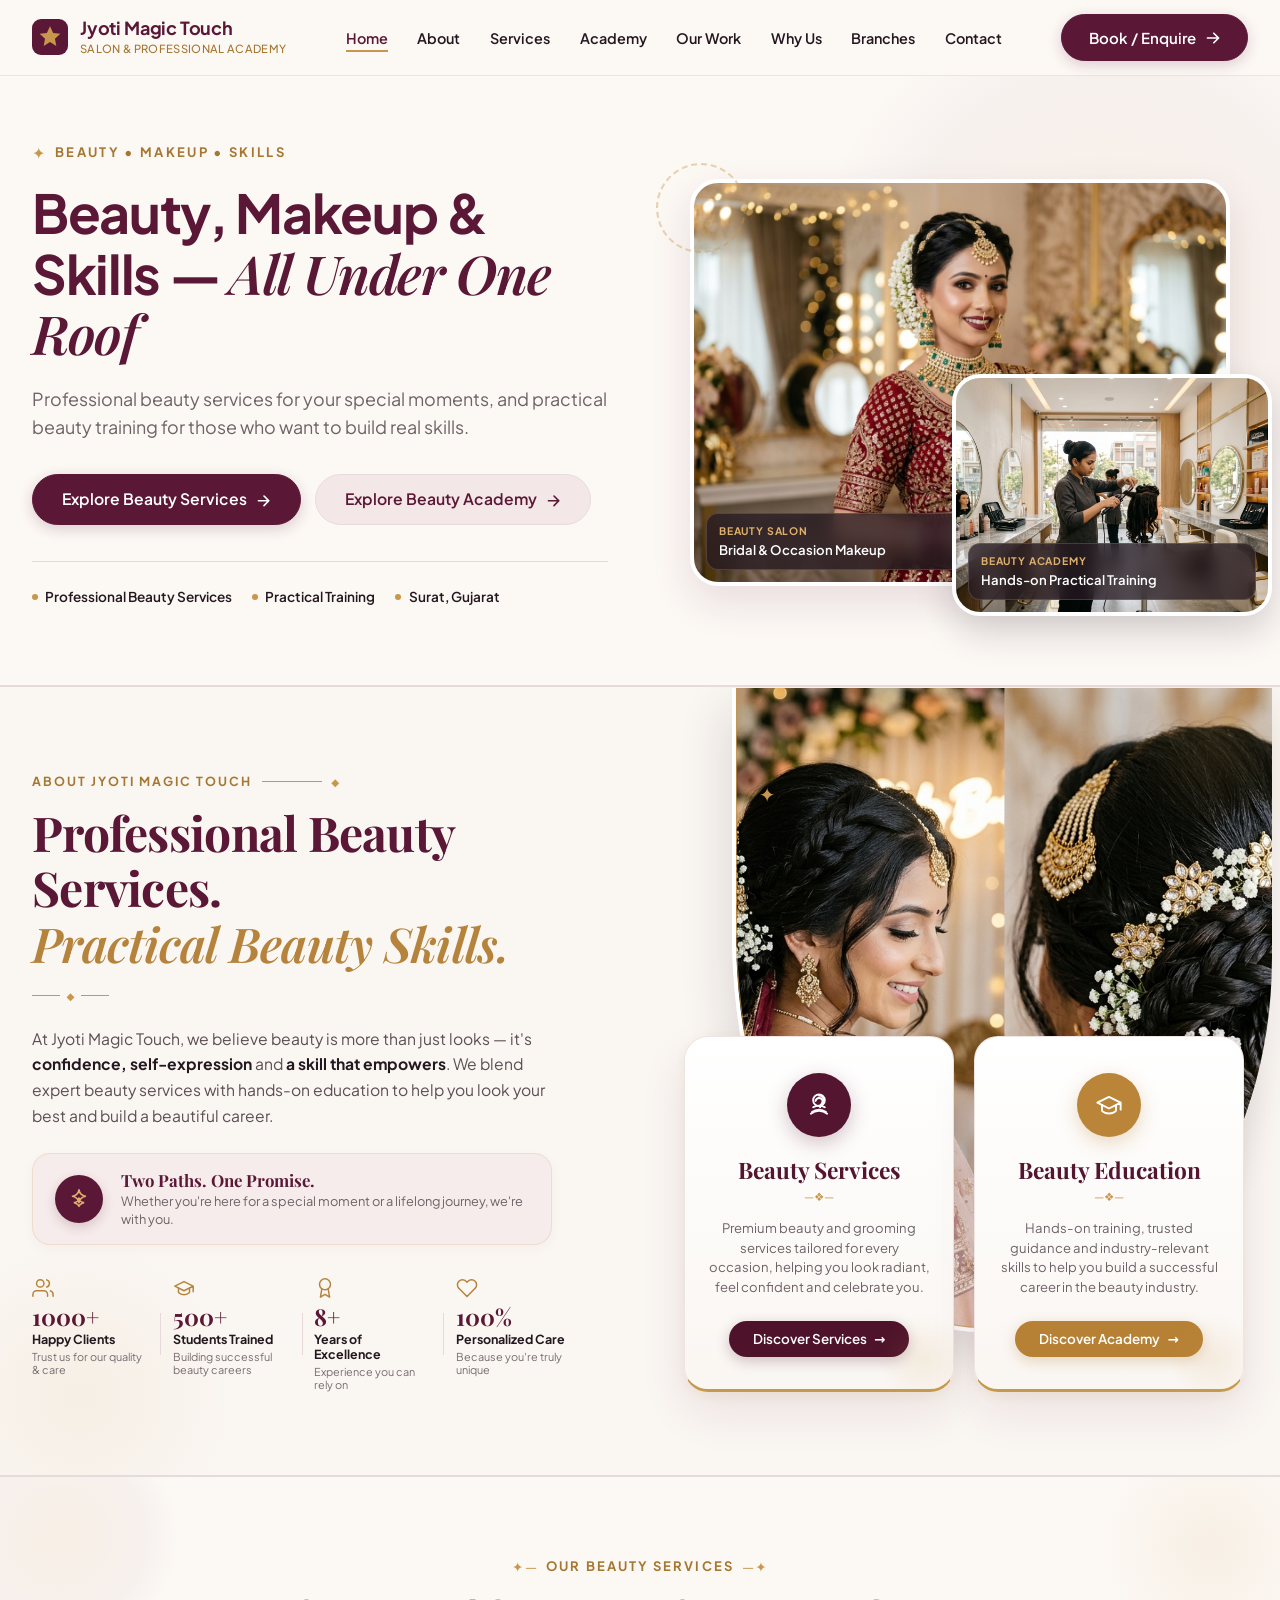
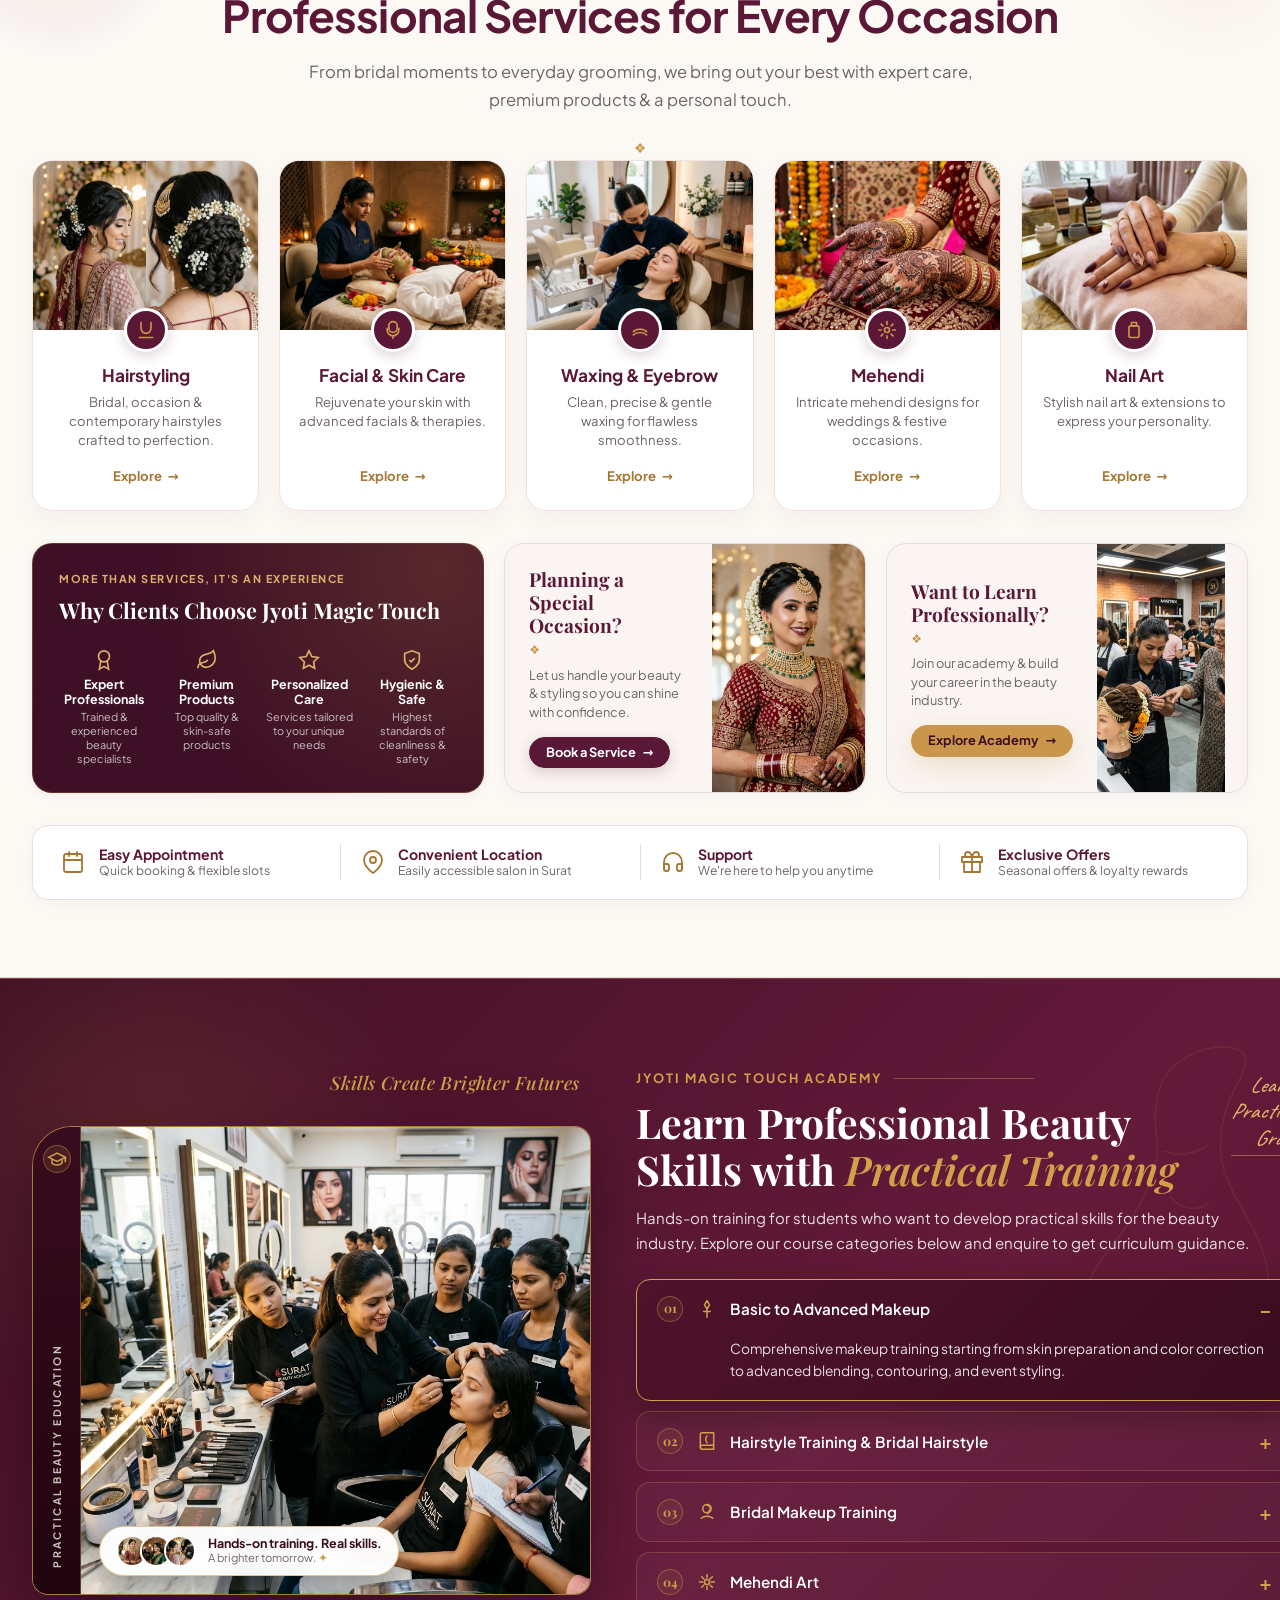
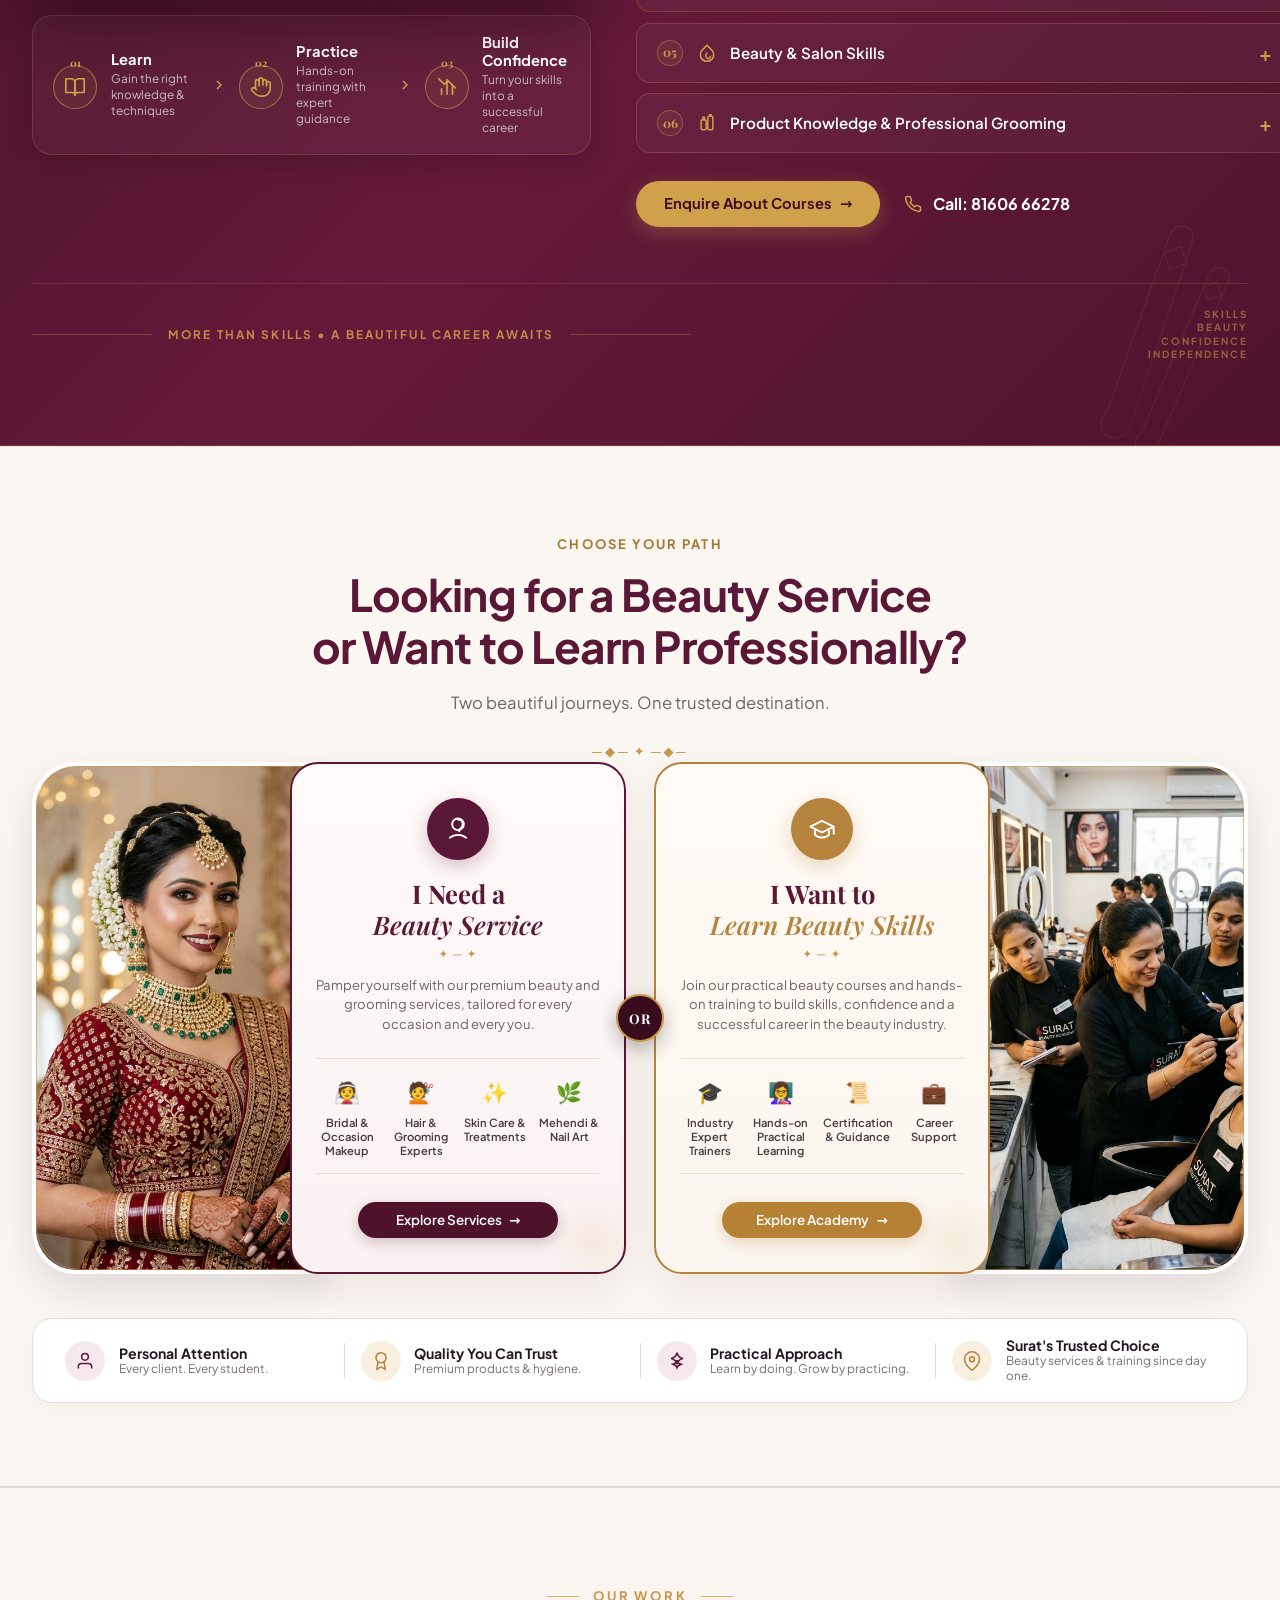
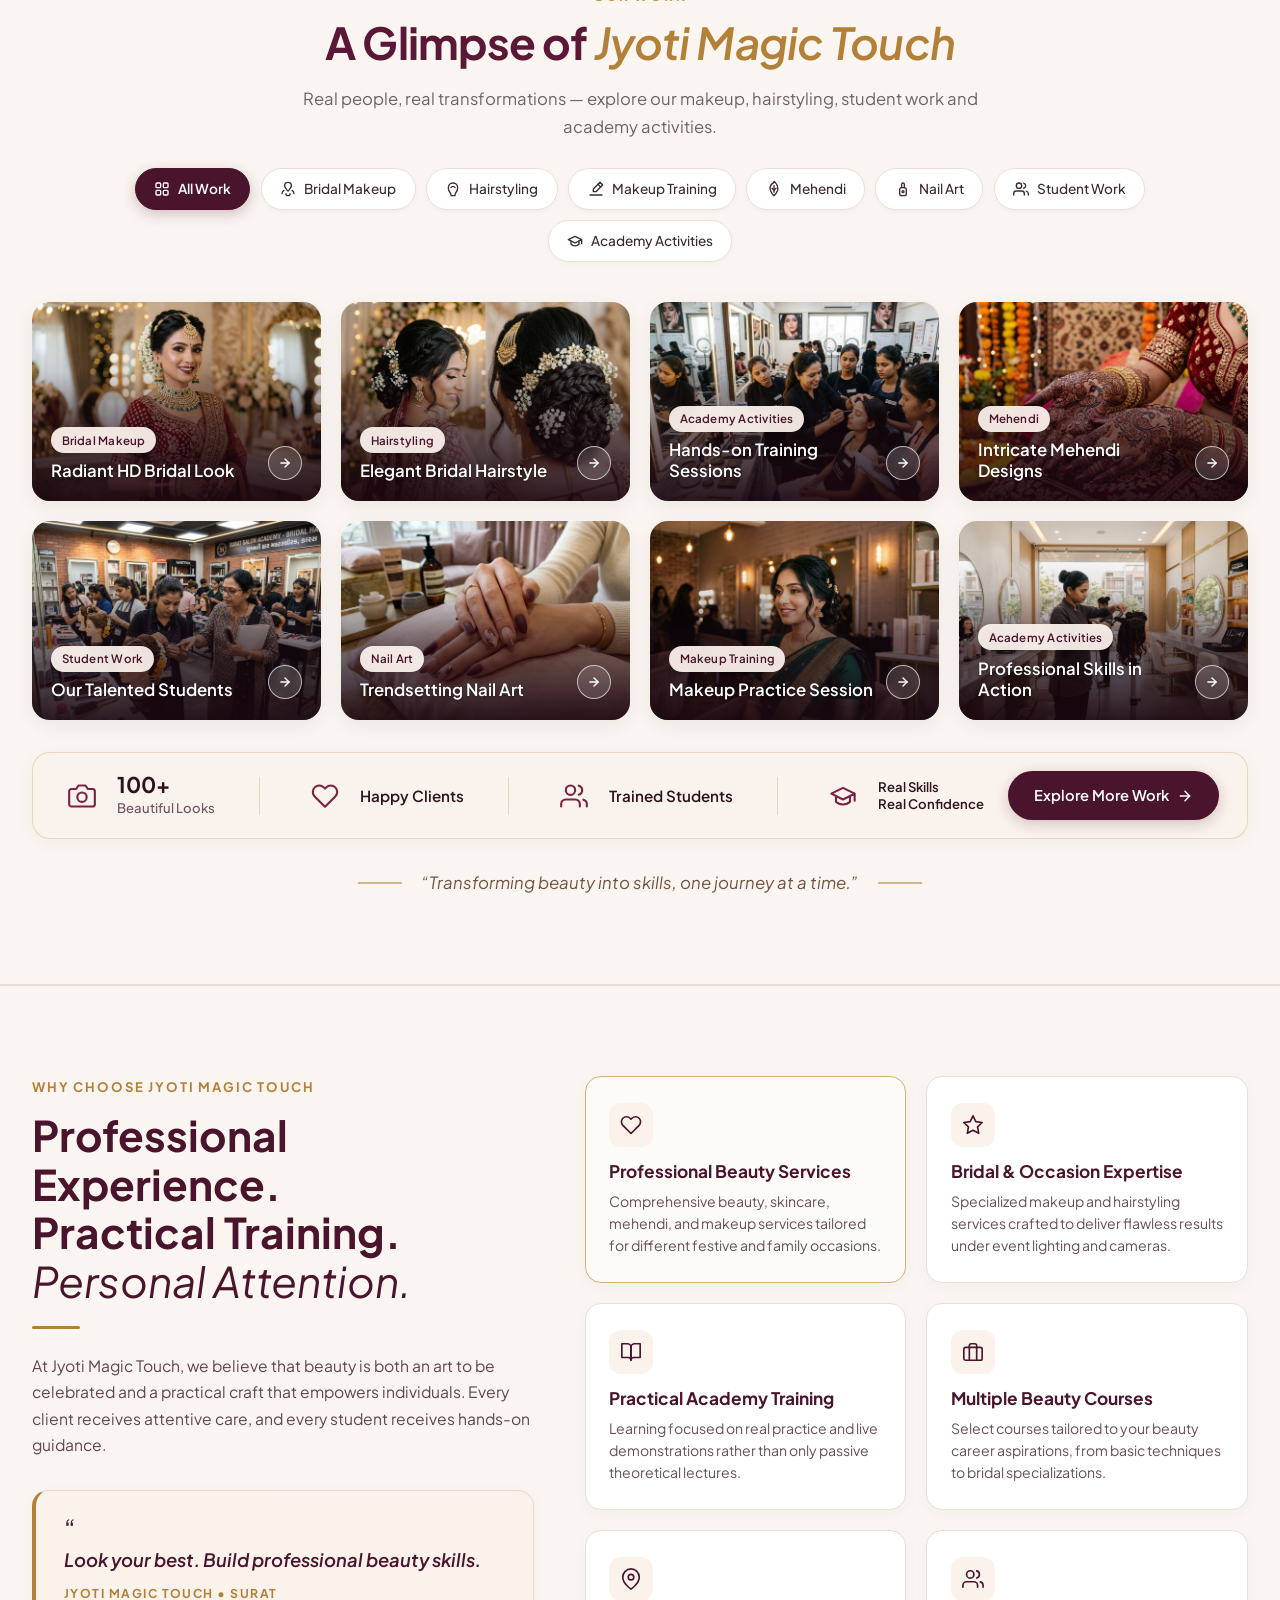
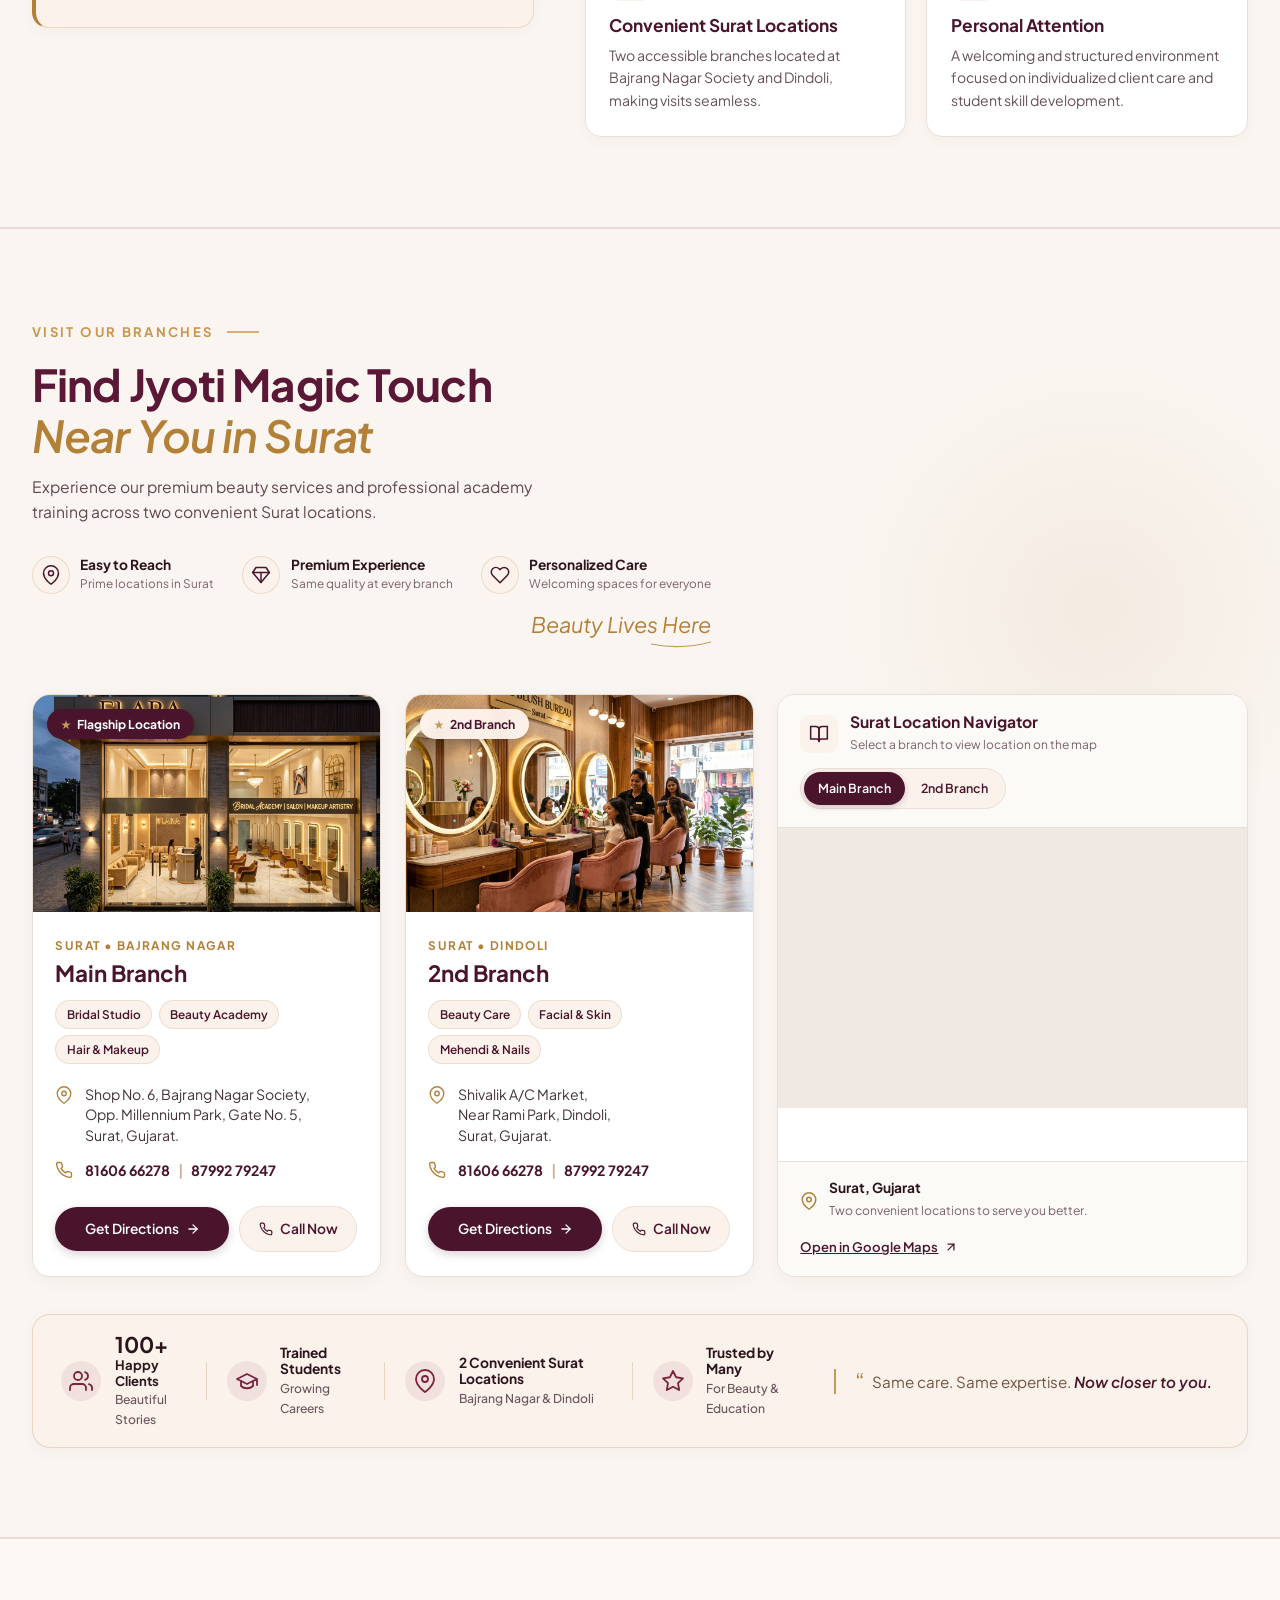
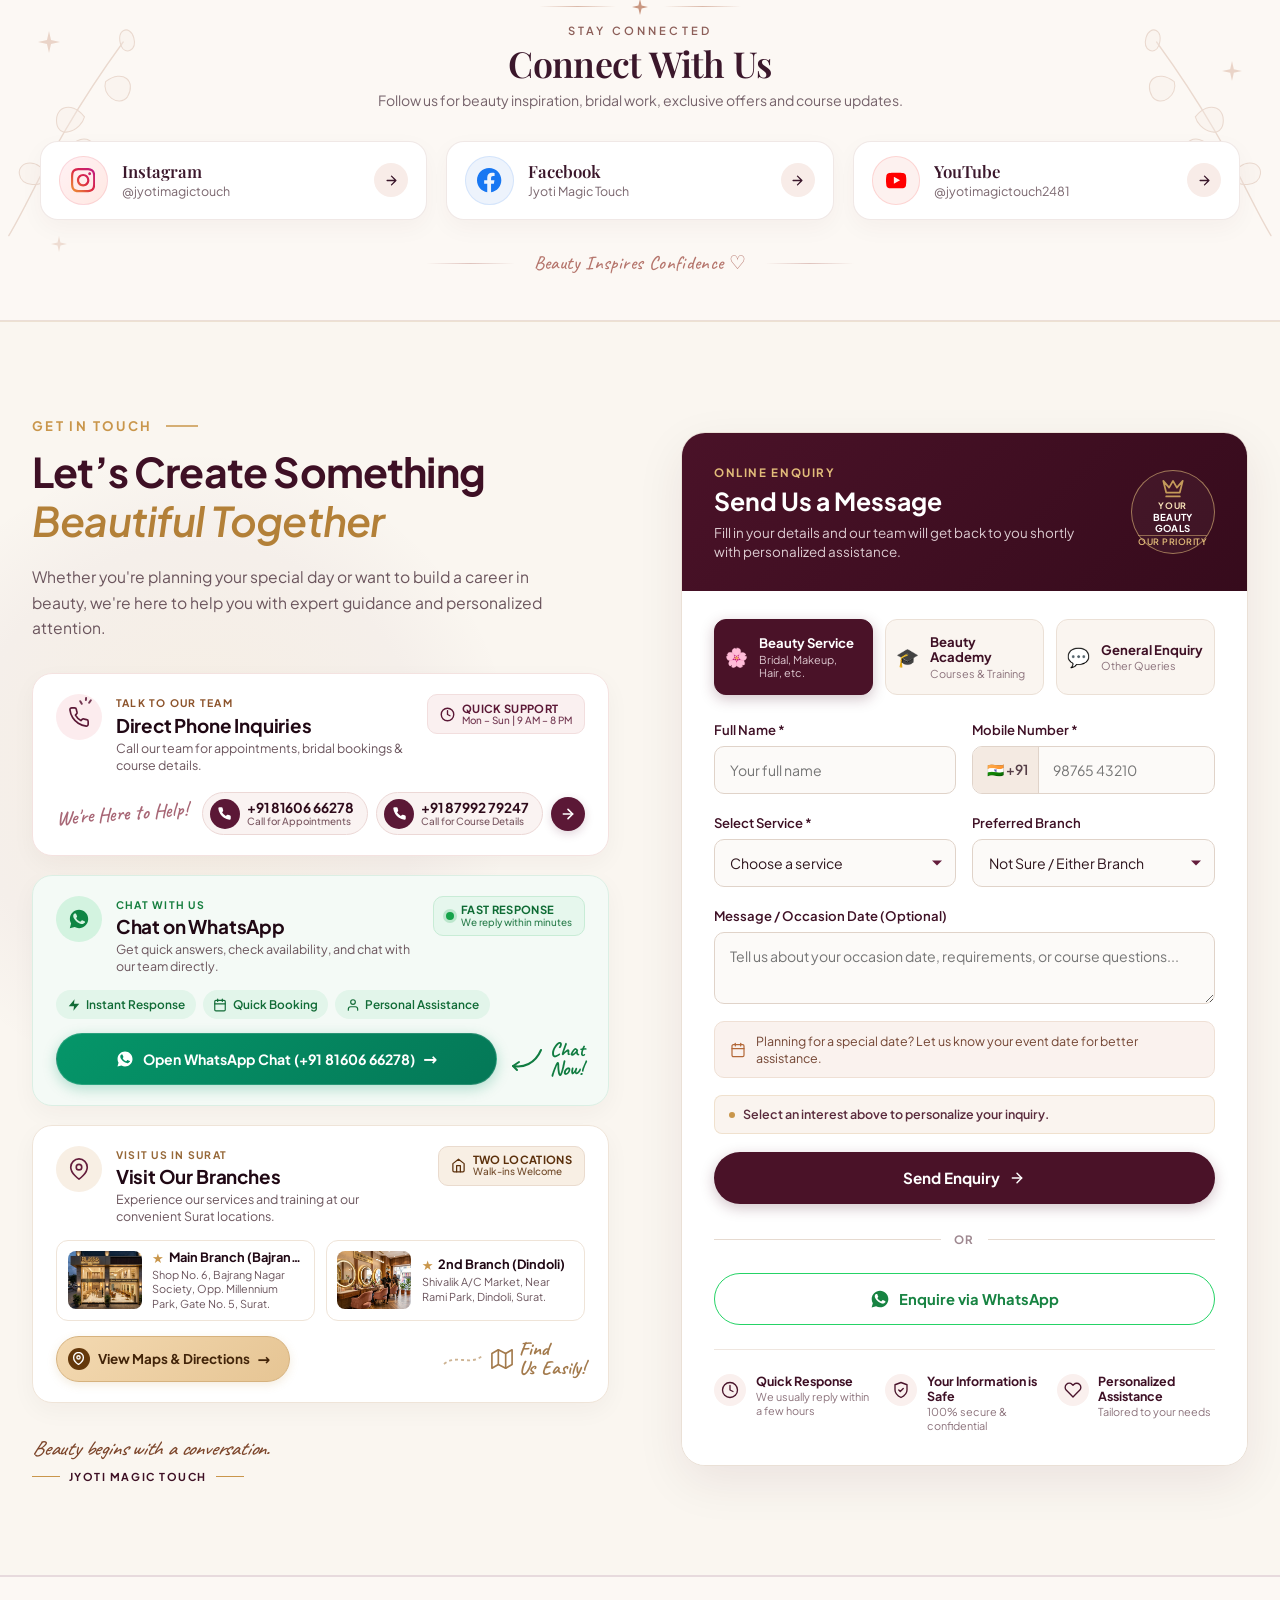
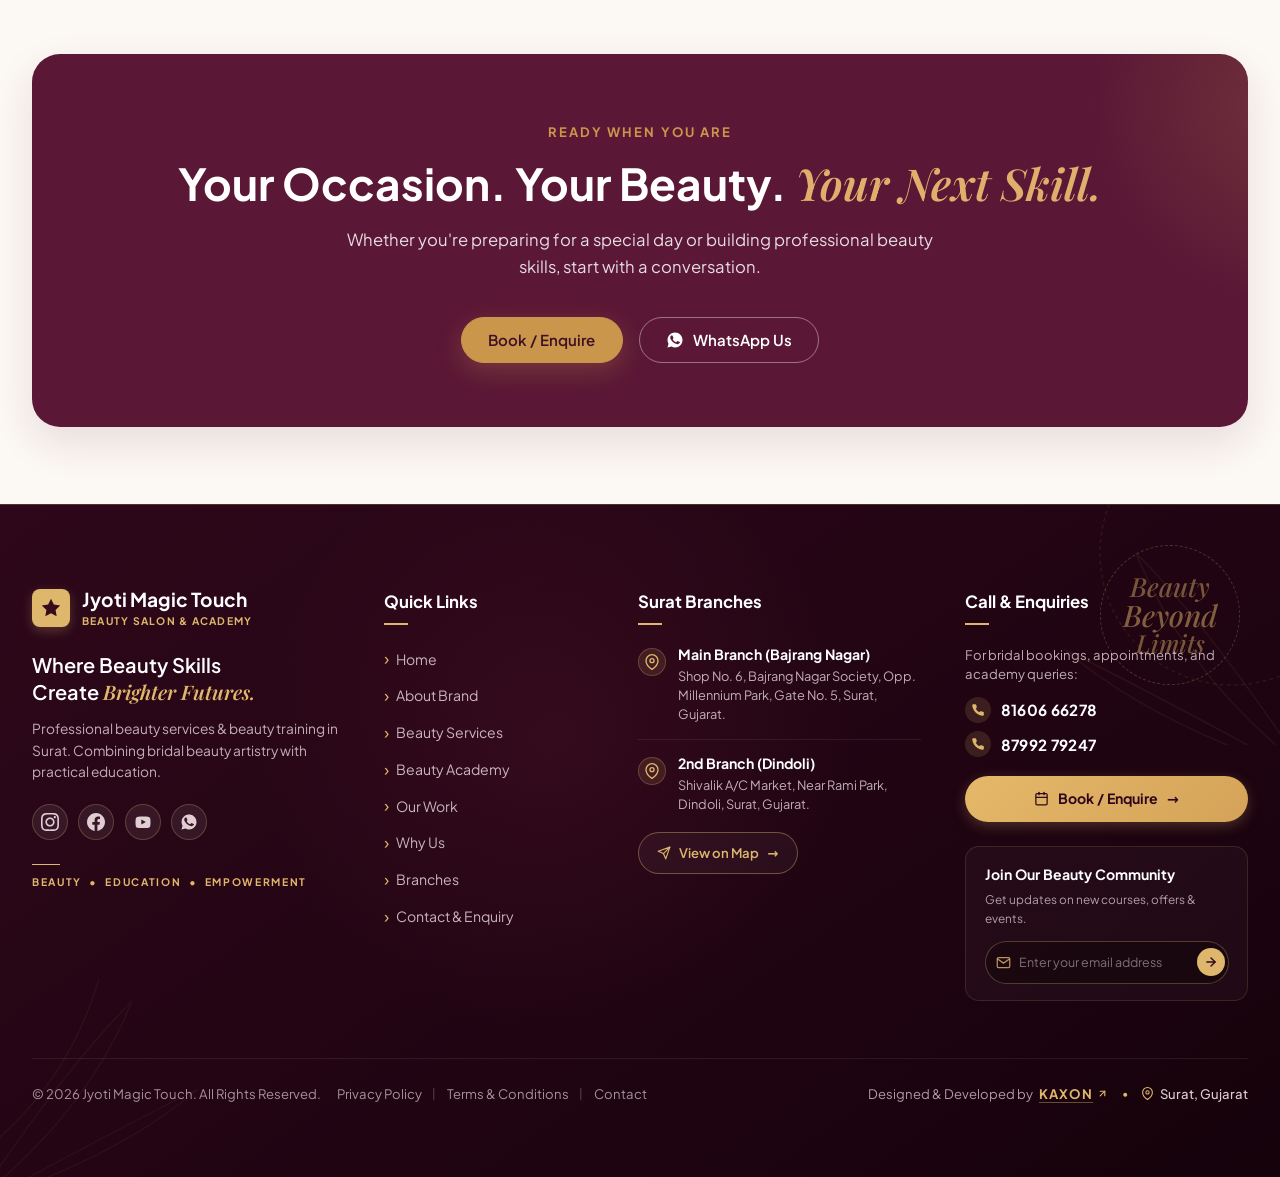
==== index.html @ 6aa13882 "Merge pull request #2 from akashravidevda/main beauty parlour website" ====
<!DOCTYPE html>
<html lang="en">
<head>
  <meta charset="UTF-8">
  <meta name="viewport" content="width=device-width, initial-scale=1.0">
  <title>Jyoti Magic Touch | Beauty Salon &amp; Professional Beauty Academy in Surat</title>
  <meta name="description" content="Jyoti Magic Touch offers professional beauty services and practical beauty training in Surat, including bridal makeup, hairstyling, mehendi, nail art and professional beauty courses.">
  <meta name="keywords" content="Jyoti Magic Touch Surat, Beauty Salon Surat, Bridal Makeup Surat, Makeup Academy Surat, Beauty Academy Surat, Hairstyling Surat, Beauty Training Surat, Mehendi Surat, Nail Art Surat">
  <meta name="author" content="Jyoti Magic Touch">
  <meta name="robots" content="index, follow">

  <!-- Open Graph Meta Tags -->
  <meta property="og:title" content="Jyoti Magic Touch | Beauty Salon &amp; Professional Beauty Academy in Surat">
  <meta property="og:description" content="Professional Beauty Services &amp; Practical Beauty Training in Surat. Bridal makeup, occasion styling, and career-focused beauty academy.">
  <meta property="og:type" content="website">
  <meta property="og:locale" content="en_IN">

  <!-- Favicon SVG -->
  <link rel="icon" type="image/svg+xml" href="data:image/svg+xml,<svg xmlns='http://www.w3.org/2000/svg' viewBox='0 0 100 100'><circle cx='50' cy='50' r='48' fill='%235B1836'/><path d='M50 20 L58 38 L78 40 L62 54 L68 74 L50 62 L32 74 L38 54 L22 40 L42 38 Z' fill='%23C9964B'/></svg>">

  <!-- Local Self-Hosted Fonts -->
  <link rel="stylesheet" href="assets/fonts/fonts.css">

  <link rel="stylesheet" href="style.css">

  <!-- Structured Data JSON-LD -->
  <script type="application/ld+json">
  {
    "@context": "https://schema.org",
    "@graph": [
      {
        "@type": "BeautySalon",
        "@id": "https://jyotimagictouch.com/#salon",
        "name": "Jyoti Magic Touch - Beauty Salon & Academy",
        "image": "assets/images/hero_bridal.jpg",
        "description": "Professional beauty salon and practical beauty training academy based in Surat, Gujarat.",
        "telephone": ["+918160666278", "+918799279247"],
        "priceRange": "$$",
        "sameAs": [
          "https://www.instagram.com/jyotimagictouch?igsi=MW00Zjd3NHR3amlraw==",
          "https://www.facebook.com/p/Jyoti-magic-touch-100071159661059/",
          "https://www.youtube.com/@jyotimagictouch2481"
        ],
        "address": [
          {
            "@type": "PostalAddress",
            "streetAddress": "Shop No. 6, Bajrang Nagar Society, Opp. Millennium Park, Gate No. 5",
            "addressLocality": "Surat",
            "addressRegion": "Gujarat",
            "addressCountry": "IN"
          },
          {
            "@type": "PostalAddress",
            "streetAddress": "Shivalik A/C Market, Near Rami Park, Dindoli",
            "addressLocality": "Surat",
            "addressRegion": "Gujarat",
            "addressCountry": "IN"
          }
        ]
      },
      {
        "@type": "EducationalOrganization",
        "@id": "https://jyotimagictouch.com/#academy",
        "name": "Jyoti Magic Touch Beauty Academy",
        "description": "Hands-on practical beauty training academy offering courses in makeup, hairstyling, mehendi, and salon skills in Surat.",
        "telephone": "+918160666278",
        "sameAs": [
          "https://www.instagram.com/jyotimagictouch?igsi=MW00Zjd3NHR3amlraw==",
          "https://www.facebook.com/p/Jyoti-magic-touch-100071159661059/",
          "https://www.youtube.com/@jyotimagictouch2481"
        ],
        "address": {
          "@type": "PostalAddress",
          "streetAddress": "Shop No. 6, Bajrang Nagar Society, Opp. Millennium Park, Gate No. 5",
          "addressLocality": "Surat",
          "addressRegion": "Gujarat",
          "addressCountry": "IN"
        }
      }
    ]
  }
  </script>
</head>
<body>
  <!-- Header / Navigation -->
  <header class="site-header" id="top-nav">
    <div class="header-inner container">
      <a href="#home" class="brand-logo" aria-label="Jyoti Magic Touch Home">
        <span class="logo-mark" aria-hidden="true">
          <svg viewBox="0 0 40 40" width="36" height="36" fill="none">
            <rect width="40" height="40" rx="10" fill="#5B1836"/>
            <path d="M20 8L23.5 15.5L31.5 16.5L25.5 22L27 30L20 25.5L13 30L14.5 22L8.5 16.5L16.5 15.5L20 8Z" fill="#C9964B"/>
          </svg>
        </span>
        <div class="logo-text">
          <span class="brand-name">Jyoti Magic Touch</span>
          <span class="brand-tagline">Salon &amp; Professional Academy</span>
        </div>
      </a>

      <!-- Desktop Navigation Links -->
      <nav class="desktop-nav" aria-label="Primary Navigation">
        <ul class="nav-links">
          <li><a href="#home" class="nav-link active">Home</a></li>
          <li><a href="#about" class="nav-link">About</a></li>
          <li><a href="#services" class="nav-link">Services</a></li>
          <li><a href="#academy" class="nav-link">Academy</a></li>
          <li><a href="#work" class="nav-link">Our Work</a></li>
          <li><a href="#why-us" class="nav-link">Why Us</a></li>
          <li><a href="#branches" class="nav-link">Branches</a></li>
          <li><a href="#contact" class="nav-link">Contact</a></li>
        </ul>
      </nav>

      <div class="header-actions">
        <button type="button" class="btn btn-primary btn-nav-cta" data-modal-trigger="general">
          <span>Book / Enquire</span>
          <svg class="btn-icon" viewBox="0 0 20 20" width="16" height="16" fill="currentColor" aria-hidden="true">
            <path fill-rule="evenodd" d="M10.293 3.293a1 1 0 011.414 0l6 6a1 1 0 010 1.414l-6 6a1 1 0 01-1.414-1.414L14.586 11H3a1 1 0 110-2h11.586l-4.293-4.293a1 1 0 010-1.414z" clip-rule="evenodd"/>
          </svg>
        </button>

        <!-- Mobile Menu Toggle Button -->
        <button type="button" class="mobile-toggle" id="mobile-menu-toggle" aria-expanded="false" aria-controls="mobile-drawer" aria-label="Toggle mobile menu">
          <span class="hamburger-bar"></span>
          <span class="hamburger-bar"></span>
          <span class="hamburger-bar"></span>
        </button>
      </div>
    </div>

    <!-- Mobile Drawer Overlay -->
    <div class="mobile-drawer" id="mobile-drawer" aria-hidden="true">
      <div class="mobile-drawer-inner">
        <div class="mobile-drawer-header">
          <div class="logo-text">
            <span class="brand-name">Jyoti Magic Touch</span>
            <span class="brand-tagline">Surat, Gujarat</span>
          </div>
          <button type="button" class="mobile-drawer-close" id="mobile-drawer-close" aria-label="Close navigation menu">
            <svg viewBox="0 0 24 24" width="24" height="24" fill="none" stroke="currentColor" stroke-width="2" stroke-linecap="round" stroke-linejoin="round">
              <line x1="18" y1="6" x2="6" y2="18"></line>
              <line x1="6" y1="6" x2="18" y2="18"></line>
            </svg>
          </button>
        </div>

        <nav class="mobile-nav" aria-label="Mobile Navigation">
          <ul class="mobile-nav-links">
            <li><a href="#home" class="mobile-nav-link">Home</a></li>
            <li><a href="#about" class="mobile-nav-link">About Brand</a></li>
            <li><a href="#services" class="mobile-nav-link">Beauty Services</a></li>
            <li><a href="#academy" class="mobile-nav-link">Beauty Academy</a></li>
            <li><a href="#work" class="mobile-nav-link">Our Work</a></li>
            <li><a href="#why-us" class="mobile-nav-link">Why Choose Us</a></li>
            <li><a href="#branches" class="mobile-nav-link">Our Branches</a></li>
            <li><a href="#contact" class="mobile-nav-link">Contact &amp; Enquiry</a></li>
          </ul>
        </nav>

        <div class="mobile-drawer-cta">
          <button type="button" class="btn btn-primary btn-block" data-modal-trigger="general">Enquire Now</button>
          <div class="mobile-quick-contacts">
            <a href="tel:8160666278" class="contact-pill">
              <svg viewBox="0 0 20 20" width="16" height="16" fill="currentColor"><path d="M2 3a1 1 0 011-1h2.153a1 1 0 01.986.836l.74 4.435a1 1 0 01-.54 1.06l-1.548.773a11.037 11.037 0 006.105 6.105l.774-1.548a1 1 0 011.059-.54l4.435.74a1 1 0 01.836.986V17a1 1 0 01-1 1h-2C7.82 18 2 12.18 2 4V3z"/></svg>
              <span>81606 66278</span>
            </a>
            <a href="https://wa.me/918160666278?text=Hello%20Jyoti%20Magic%20Touch%2C%20I%20would%20like%20to%20enquire%20about%20your%20services%20and%20academy." target="_blank" rel="noopener" class="contact-pill whatsapp-pill">
              <svg viewBox="0 0 24 24" width="16" height="16" fill="currentColor"><path d="M12.031 2c-5.508 0-9.984 4.477-9.984 9.984 0 1.761.459 3.477 1.332 4.992l-1.418 5.176 5.305-1.391c1.465.797 3.117 1.215 4.766 1.215 5.508 0 9.984-4.477 9.984-9.984 0-5.508-4.477-9.992-9.984-9.992zm5.797 14.156c-.242.68-1.414 1.309-1.945 1.391-.508.078-1.156.109-3.719-.953-3.086-1.281-5.07-4.414-5.227-4.617-.148-.203-1.234-1.641-1.234-3.133 0-1.492.781-2.227 1.055-2.523.281-.297.609-.375.812-.375.203 0 .406.008.586.016.195.008.453-.078.711.539.266.641.914 2.227.992 2.383.078.156.133.344.023.555-.102.219-.156.352-.312.531-.156.18-.328.398-.469.539-.156.156-.32.328-.141.641.18.312.805 1.328 1.727 2.148 1.188 1.055 2.188 1.383 2.5 1.539.312.156.492.133.68-.078.188-.211.805-.938 1.023-1.258.219-.32.438-.266.734-.156.305.109 1.93.914 2.258 1.078.328.164.547.242.625.375.086.133.086.773-.156 1.453z"/></svg>
              <span>WhatsApp</span>
            </a>
          </div>
        </div>
      </div>
    </div>
  </header>

  <main id="main-content">
    <!-- HERO SECTION -->
    <section class="hero-section" id="home">
      <div class="hero-bg-overlay" aria-hidden="true"></div>
      <div class="container hero-container">
        <!-- Hero Text Column -->
        <div class="hero-content reveal-on-scroll">
          <div class="hero-eyebrow">
            <span class="gold-spark" aria-hidden="true">✦</span>
            <span>BEAUTY • MAKEUP • SKILLS</span>
          </div>

          <h1 class="hero-title">
            Beauty, Makeup &amp; Skills — <span class="text-accent-serif">All Under One Roof</span>
          </h1>

          <p class="hero-description">
            Professional beauty services for your special moments, and practical beauty training for those who want to build real skills.
          </p>

          <!-- Dual Call to Action Buttons -->
          <div class="hero-dual-cta">
            <a href="#services" class="btn btn-primary hero-btn">
              <span>Explore Beauty Services</span>
              <svg viewBox="0 0 20 20" width="16" height="16" fill="currentColor" aria-hidden="true">
                <path fill-rule="evenodd" d="M16.707 10.293a1 1 0 010 1.414l-6 6a1 1 0 01-1.414-1.414L13.586 12H3a1 1 0 110-2h10.586l-4.293-4.293a1 1 0 011.414-1.414l6 6z" clip-rule="evenodd"/>
              </svg>
            </a>
            <a href="#academy" class="btn btn-secondary hero-btn">
              <span>Explore Beauty Academy</span>
              <svg viewBox="0 0 20 20" width="16" height="16" fill="currentColor" aria-hidden="true">
                <path fill-rule="evenodd" d="M16.707 10.293a1 1 0 010 1.414l-6 6a1 1 0 01-1.414-1.414L13.586 12H3a1 1 0 110-2h10.586l-4.293-4.293a1 1 0 011.414-1.414l6 6z" clip-rule="evenodd"/>
              </svg>
            </a>
          </div>

          <!-- Micro-trust indicators -->
          <div class="hero-trust-row" aria-label="Key highlights">
            <div class="trust-item">
              <span class="trust-bullet"></span>
              <span>Professional Beauty Services</span>
            </div>
            <div class="trust-item">
              <span class="trust-bullet"></span>
              <span>Practical Training</span>
            </div>
            <div class="trust-item">
              <span class="trust-bullet"></span>
              <span>Surat, Gujarat</span>
            </div>
          </div>
        </div>

        <!-- Hero Media Column: Editorial Collage -->
        <div class="hero-media-wrapper reveal-on-scroll">
          <div class="hero-media-card hero-media-primary">
            <img src="assets/images/hero_bridal.jpg" alt="Indian bridal HD makeup by Jyoti Magic Touch in Surat" width="600" height="450" class="hero-img-main" fetchpriority="high">
            <div class="media-badge media-badge-service">
              <span class="badge-tag">Beauty Salon</span>
              <span class="badge-title">Bridal &amp; Occasion Makeup</span>
            </div>
          </div>

          <div class="hero-media-card hero-media-floating">
            <img src="assets/images/hero_academy.jpg" alt="Beauty academy practical training studio in Surat" width="360" height="270" class="hero-img-floating" loading="lazy">
            <div class="media-badge media-badge-academy">
              <span class="badge-tag">Beauty Academy</span>
              <span class="badge-title">Hands-on Practical Training</span>
            </div>
          </div>

          <div class="hero-decorative-gold-ring" aria-hidden="true"></div>
        </div>
      </div>
    </section>

    <!-- INTRO / ABOUT SECTION (Pixel-Perfect Reference Implementation) -->
    <section class="section about-section" id="about">
      <div class="about-mandala-bl" aria-hidden="true"></div>
      <div class="about-mandala-tr" aria-hidden="true"></div>
      
      <div class="container">
        <!-- Main Layout with Left Story/Metrics & Right Curved Arch with 2 Cards -->
        <div class="about-layout-grid">
          <!-- Left Column: Story, "Two Paths" Banner & 4 Integrated Metrics -->
          <div class="about-left-col reveal-on-scroll">
            <div class="about-eyebrow-line">
              <span class="section-label">ABOUT JYOTI MAGIC TOUCH</span>
              <span class="eyebrow-trail-line"></span>
              <span class="eyebrow-diamond">◆</span>
            </div>

            <h2 class="about-title">
              Professional Beauty Services.<br>
              <span class="about-title-gold-italic">Practical Beauty Skills.</span>
            </h2>

            <div class="gold-mini-divider" aria-hidden="true">
              <span class="mini-line"></span>
              <span class="mini-diamond">◆</span>
              <span class="mini-line"></span>
            </div>

            <p class="about-lead-desc">
              At Jyoti Magic Touch, we believe beauty is more than just looks — it's <strong>confidence, self-expression</strong> and <strong>a skill that empowers</strong>. We blend expert beauty services with hands-on education to help you look your best and build a beautiful career.
            </p>

            <!-- Two Paths. One Promise. Pill Card -->
            <div class="about-two-paths-card">
              <div class="paths-icon-badge">
                <svg viewBox="0 0 24 24" width="22" height="22" fill="none" stroke="currentColor" stroke-width="1.8" stroke-linecap="round" stroke-linejoin="round">
                  <path d="M12 2C11.5 5 9 8 5 9c4 1 6.5 4 7 7 .5-3 3-6 7-7-4-1-6.5-4-7-7zM7 16c2 1 4 1 5 4 1-3 3-3 5-4-2.5-.5-4.5-2.5-5-5-.5 2.5-2.5 4.5-5 5z"/>
                </svg>
              </div>
              <div class="paths-text-group">
                <h3 class="paths-title">Two Paths. One Promise.</h3>
                <p class="paths-subtext">Whether you're here for a special moment or a lifelong journey, we're with you.</p>
              </div>
            </div>

            <!-- Integrated 4 Metric Stats Strip -->
            <div class="about-metrics-row">
              <!-- Stat 1 -->
              <div class="about-stat-item">
                <div class="about-stat-icon">
                  <svg viewBox="0 0 24 24" width="22" height="22" fill="none" stroke="currentColor" stroke-width="1.6" stroke-linecap="round" stroke-linejoin="round">
                    <path d="M17 21v-2a4 4 0 0 0-4-4H5a4 4 0 0 0-4 4v2"></path>
                    <circle cx="9" cy="7" r="4"></circle>
                    <path d="M23 21v-2a4 4 0 0 0-3-3.87"></path>
                    <path d="M16 3.13a4 4 0 0 1 0 7.75"></path>
                  </svg>
                </div>
                <div class="about-stat-number">1000+</div>
                <h4 class="about-stat-label">Happy Clients</h4>
                <p class="about-stat-sub">Trust us for our quality &amp; care</p>
              </div>

              <div class="stat-vert-divider" aria-hidden="true"></div>

              <!-- Stat 2 -->
              <div class="about-stat-item">
                <div class="about-stat-icon">
                  <svg viewBox="0 0 24 24" width="22" height="22" fill="none" stroke="currentColor" stroke-width="1.6" stroke-linecap="round" stroke-linejoin="round">
                    <path d="M22 10v6M2 10l10-5 10 5-10 5z"></path>
                    <path d="M6 12v5c3 3 9 3 12 0v-5"></path>
                  </svg>
                </div>
                <div class="about-stat-number">500+</div>
                <h4 class="about-stat-label">Students Trained</h4>
                <p class="about-stat-sub">Building successful beauty careers</p>
              </div>

              <div class="stat-vert-divider" aria-hidden="true"></div>

              <!-- Stat 3 -->
              <div class="about-stat-item">
                <div class="about-stat-icon">
                  <svg viewBox="0 0 24 24" width="22" height="22" fill="none" stroke="currentColor" stroke-width="1.6" stroke-linecap="round" stroke-linejoin="round">
                    <circle cx="12" cy="8" r="6"></circle>
                    <path d="M15.477 12.89L17 22l-5-3-5 3 1.523-9.11"></path>
                  </svg>
                </div>
                <div class="about-stat-number">8+</div>
                <h4 class="about-stat-label">Years of Excellence</h4>
                <p class="about-stat-sub">Experience you can rely on</p>
              </div>

              <div class="stat-vert-divider" aria-hidden="true"></div>

              <!-- Stat 4 -->
              <div class="about-stat-item">
                <div class="about-stat-icon">
                  <svg viewBox="0 0 24 24" width="22" height="22" fill="none" stroke="currentColor" stroke-width="1.6" stroke-linecap="round" stroke-linejoin="round">
                    <path d="M20.84 4.61a5.5 5.5 0 0 0-7.78 0L12 5.67l-1.06-1.06a5.5 5.5 0 0 0-7.78 7.78l1.06 1.06L12 21.23l7.78-7.78 1.06-1.06a5.5 5.5 0 0 0 0-7.78z"></path>
                  </svg>
                </div>
                <div class="about-stat-number">100%</div>
                <h4 class="about-stat-label">Personalized Care</h4>
                <p class="about-stat-sub">Because you're truly unique</p>
              </div>
            </div>
          </div>

          <!-- Right Column: Organic Curved Arch Artwork with Overlapping Dual Cards -->
          <div class="about-right-col reveal-on-scroll">
            <div class="about-arch-stage">
              <!-- Curved Background with Gold Accent Border -->
              <div class="about-arch-frame">
                <img src="assets/images/service_hairstyling.jpg" alt="Bridal Hairstyling Work by Jyoti Magic Touch" width="600" height="520" loading="lazy" class="about-arch-photo">
                <div class="arch-gold-trim" aria-hidden="true">
                  <span class="arch-sparkle">✦</span>
                </div>
                <div class="arch-mandala-overlay" aria-hidden="true"></div>
              </div>

              <!-- Overlapping Dual Tall Feature Cards -->
              <div class="about-cards-row">
                <!-- Card 1: Beauty Services -->
                <article class="about-pillar-box">
                  <div class="pillar-icon-badge bg-plum">
                    <svg viewBox="0 0 24 24" width="28" height="28" fill="none" stroke="currentColor" stroke-width="1.6" stroke-linecap="round" stroke-linejoin="round">
                      <path d="M12 4a4 4 0 0 1 4 4c0 2-1.5 3.5-3 4.5v1.5"></path>
                      <path d="M9 8.5c.5-1.5 1.8-2.5 3-2.5 1.7 0 3 1.3 3 3 0 1.5-1 2.5-2 3.5v1"></path>
                      <path d="M7 14c1.5-1 3-1.5 5-1.5s3.5.5 5 1.5"></path>
                      <path d="M6 18c2-1.5 4-2 6-2s4 .5 6 2"></path>
                      <circle cx="12" cy="8" r="5"></circle>
                      <path d="M5 19.5c1.8-1.5 4.2-2.5 7-2.5s5.2 1 7 2.5"></path>
                    </svg>
                  </div>
                  <h3 class="pillar-box-title">Beauty Services</h3>
                  <div class="pillar-box-divider" aria-hidden="true">—❖—</div>
                  <p class="pillar-box-desc">
                    Premium beauty and grooming services tailored for every occasion, helping you look radiant, feel confident and celebrate you.
                  </p>
                  <button type="button" class="btn btn-plum-pill" data-modal-trigger="Beauty Service">
                    <span>Discover Services</span>
                    <span class="btn-arrow">→</span>
                  </button>
                  <div class="card-floral-engraving" aria-hidden="true"></div>
                </article>

                <!-- Card 2: Beauty Education -->
                <article class="about-pillar-box">
                  <div class="pillar-icon-badge bg-gold">
                    <svg viewBox="0 0 24 24" width="28" height="28" fill="none" stroke="currentColor" stroke-width="1.6" stroke-linecap="round" stroke-linejoin="round">
                      <path d="M22 10v6M2 10l10-5 10 5-10 5z"></path>
                      <path d="M6 12v5c3 3 9 3 12 0v-5"></path>
                    </svg>
                  </div>
                  <h3 class="pillar-box-title">Beauty Education</h3>
                  <div class="pillar-box-divider" aria-hidden="true">—❖—</div>
                  <p class="pillar-box-desc">
                    Hands-on training, trusted guidance and industry-relevant skills to help you build a successful career in the beauty industry.
                  </p>
                  <a href="#academy" class="btn btn-gold-pill">
                    <span>Discover Academy</span>
                    <span class="btn-arrow">→</span>
                  </a>
                  <div class="card-floral-engraving" aria-hidden="true"></div>
                </article>
              </div>
            </div>
          </div>
        </div>
      </div>
    </section>

    <!-- SERVICES SECTION (Pixel-Perfect Reference Implementation) -->
    <section class="section services-section" id="services">
      <div class="services-mandala-tl" aria-hidden="true"></div>
      <div class="services-mandala-tr" aria-hidden="true"></div>
      
      <div class="container">
        <!-- Section Header with Ornamental Accents -->
        <div class="section-header text-center reveal-on-scroll">
          <div class="section-eyebrow-ornament">
            <span class="ornament-arrow">✦—</span>
            <span class="section-label">OUR BEAUTY SERVICES</span>
            <span class="ornament-arrow">—✦</span>
          </div>
          <h2 class="section-title">Professional Services for Every Occasion</h2>
          <p class="section-subtitle">
            From bridal moments to everyday grooming, we bring out your best with expert care, premium products &amp; a personal touch.
          </p>
          <div class="gold-mini-ornament center" aria-hidden="true">
            <span>❖</span>
          </div>
        </div>

        <!-- Row 1: 5 Dedicated Vertical Service Cards -->
        <div class="services-five-grid reveal-on-scroll">
          <!-- 1. Hairstyling -->
          <article class="service-vcard">
            <div class="service-vcard-media">
              <img src="assets/images/service_hairstyling.jpg" alt="Hairstyling by Jyoti Magic Touch" width="300" height="225" loading="lazy" class="service-vcard-img">
            </div>
            <div class="service-vcard-icon-wrap">
              <svg viewBox="0 0 24 24" width="20" height="20" fill="none" stroke="currentColor" stroke-width="2" stroke-linecap="round" stroke-linejoin="round">
                <path d="M6 3v7a6 6 0 0 0 6 6 6 6 0 0 0 6-6V3"></path>
                <line x1="4" y1="21" x2="20" y2="21"></line>
              </svg>
            </div>
            <div class="service-vcard-body">
              <h3 class="service-vcard-title">Hairstyling</h3>
              <p class="service-vcard-desc">
                Bridal, occasion &amp; contemporary hairstyles crafted to perfection.
              </p>
              <button type="button" class="service-vcard-link" data-modal-trigger="Hairstyling">
                <span>Explore</span>
                <span class="arrow-symbol">→</span>
              </button>
            </div>
          </article>

          <!-- 2. Facial & Skin Care -->
          <article class="service-vcard">
            <div class="service-vcard-media">
              <img src="assets/images/service_skincare.jpg" alt="Facial & Skin Care Treatments" width="300" height="225" loading="lazy" class="service-vcard-img">
            </div>
            <div class="service-vcard-icon-wrap">
              <svg viewBox="0 0 24 24" width="20" height="20" fill="none" stroke="currentColor" stroke-width="2" stroke-linecap="round" stroke-linejoin="round">
                <path d="M12 2a5 5 0 0 0-5 5v3a5 5 0 0 0 10 0V7a5 5 0 0 0-5-5z"></path>
                <path d="M19 10v2a7 7 0 0 1-14 0v-2"></path>
                <line x1="12" y1="19" x2="12" y2="22"></line>
              </svg>
            </div>
            <div class="service-vcard-body">
              <h3 class="service-vcard-title">Facial &amp; Skin Care</h3>
              <p class="service-vcard-desc">
                Rejuvenate your skin with advanced facials &amp; therapies.
              </p>
              <button type="button" class="service-vcard-link" data-modal-trigger="Facial & Skin Care">
                <span>Explore</span>
                <span class="arrow-symbol">→</span>
              </button>
            </div>
          </article>

          <!-- 3. Waxing & Eyebrow -->
          <article class="service-vcard">
            <div class="service-vcard-media">
              <img src="assets/images/service_grooming.jpg" alt="Waxing & Eyebrow Grooming" width="300" height="225" loading="lazy" class="service-vcard-img">
            </div>
            <div class="service-vcard-icon-wrap">
              <svg viewBox="0 0 24 24" width="20" height="20" fill="none" stroke="currentColor" stroke-width="2" stroke-linecap="round" stroke-linejoin="round">
                <path d="M4 14c4-4 12-4 16 0"></path>
                <path d="M4 18c4-4 12-4 16 0"></path>
              </svg>
            </div>
            <div class="service-vcard-body">
              <h3 class="service-vcard-title">Waxing &amp; Eyebrow</h3>
              <p class="service-vcard-desc">
                Clean, precise &amp; gentle waxing for flawless smoothness.
              </p>
              <button type="button" class="service-vcard-link" data-modal-trigger="Waxing & Eyebrow">
                <span>Explore</span>
                <span class="arrow-symbol">→</span>
              </button>
            </div>
          </article>

          <!-- 4. Mehendi -->
          <article class="service-vcard">
            <div class="service-vcard-media">
              <img src="assets/images/service_mehendi.jpg" alt="Intricate Mehendi Art" width="300" height="225" loading="lazy" class="service-vcard-img">
            </div>
            <div class="service-vcard-icon-wrap">
              <svg viewBox="0 0 24 24" width="20" height="20" fill="none" stroke="currentColor" stroke-width="2" stroke-linecap="round" stroke-linejoin="round">
                <circle cx="12" cy="12" r="3"></circle>
                <path d="M12 2v3m0 14v3M2 12h3m14 0h3M4.93 4.93l2.12 2.12m9.9 9.9l2.12 2.12M4.93 19.07l2.12-2.12m9.9-9.9l2.12-2.12"></path>
              </svg>
            </div>
            <div class="service-vcard-body">
              <h3 class="service-vcard-title">Mehendi</h3>
              <p class="service-vcard-desc">
                Intricate mehendi designs for weddings &amp; festive occasions.
              </p>
              <button type="button" class="service-vcard-link" data-modal-trigger="Mehendi">
                <span>Explore</span>
                <span class="arrow-symbol">→</span>
              </button>
            </div>
          </article>

          <!-- 5. Nail Art -->
          <article class="service-vcard">
            <div class="service-vcard-media">
              <img src="assets/images/service_nailart.jpg" alt="Nail Art & Extensions" width="300" height="225" loading="lazy" class="service-vcard-img">
            </div>
            <div class="service-vcard-icon-wrap">
              <svg viewBox="0 0 24 24" width="20" height="20" fill="none" stroke="currentColor" stroke-width="2" stroke-linecap="round" stroke-linejoin="round">
                <path d="M9 3h6v4H9z"></path>
                <path d="M8 7h8a2 2 0 0 1 2 2v10a2 2 0 0 1-2 2H8a2 2 0 0 1-2-2V9a2 2 0 0 1 2-2z"></path>
              </svg>
            </div>
            <div class="service-vcard-body">
              <h3 class="service-vcard-title">Nail Art</h3>
              <p class="service-vcard-desc">
                Stylish nail art &amp; extensions to express your personality.
              </p>
              <button type="button" class="service-vcard-link" data-modal-trigger="Nail Art">
                <span>Explore</span>
                <span class="arrow-symbol">→</span>
              </button>
            </div>
          </article>
        </div>

        <!-- Row 2: 3 Asymmetric Feature & Conversion Cards -->
        <div class="services-middle-trio reveal-on-scroll">
          <!-- Card 1: Why Clients Choose Us (Dark Plum Background with 4 Pillars) -->
          <div class="trio-dark-card">
            <div class="trio-dark-eyebrow">MORE THAN SERVICES, IT'S AN EXPERIENCE</div>
            <h3 class="trio-dark-heading">Why Clients Choose Jyoti Magic Touch</h3>

            <div class="trio-dark-pillars">
              <div class="trio-pillar-item">
                <div class="trio-pillar-icon">
                  <svg viewBox="0 0 24 24" width="22" height="22" fill="none" stroke="currentColor" stroke-width="1.8">
                    <circle cx="12" cy="8" r="6"></circle>
                    <path d="M15.477 12.89L17 22l-5-3-5 3 1.523-9.11"></path>
                  </svg>
                </div>
                <h4 class="trio-pillar-title">Expert Professionals</h4>
                <p class="trio-pillar-sub">Trained &amp; experienced beauty specialists</p>
              </div>

              <div class="trio-pillar-item">
                <div class="trio-pillar-icon">
                  <svg viewBox="0 0 24 24" width="22" height="22" fill="none" stroke="currentColor" stroke-width="1.8">
                    <path d="M11 20A7 7 0 0 1 9.8 6.1C15.5 5 17 4.48 19 2c1 2 2 4.18 2 8 0 5.5-4.78 10-10 10Z"></path>
                    <path d="M2 21c0-3 1.85-5.36 5.08-6C9.5 14.52 12 13 13 12"></path>
                  </svg>
                </div>
                <h4 class="trio-pillar-title">Premium Products</h4>
                <p class="trio-pillar-sub">Top quality &amp; skin-safe products</p>
              </div>

              <div class="trio-pillar-item">
                <div class="trio-pillar-icon">
                  <svg viewBox="0 0 24 24" width="22" height="22" fill="none" stroke="currentColor" stroke-width="1.8">
                    <polygon points="12 2 15.09 8.26 22 9.27 17 14.14 18.18 21.02 12 17.77 5.82 21.02 7 14.14 2 9.27 8.91 8.26 12 2"></polygon>
                  </svg>
                </div>
                <h4 class="trio-pillar-title">Personalized Care</h4>
                <p class="trio-pillar-sub">Services tailored to your unique needs</p>
              </div>

              <div class="trio-pillar-item">
                <div class="trio-pillar-icon">
                  <svg viewBox="0 0 24 24" width="22" height="22" fill="none" stroke="currentColor" stroke-width="1.8">
                    <path d="M12 22s8-4 8-10V5l-8-3-8 3v7c0 6 8 10 8 10z"></path>
                    <polyline points="9 12 11 14 15 10"></polyline>
                  </svg>
                </div>
                <h4 class="trio-pillar-title">Hygienic &amp; Safe</h4>
                <p class="trio-pillar-sub">Highest standards of cleanliness &amp; safety</p>
              </div>
            </div>
          </div>

          <!-- Card 2: Planning a Special Occasion? (Salon CTA with Bridal Photo) -->
          <div class="trio-split-cta trio-cta-salon">
            <div class="trio-cta-content">
              <h3 class="trio-cta-heading">Planning a Special Occasion?</h3>
              <div class="trio-mini-divider">❖</div>
              <p class="trio-cta-desc">
                Let us handle your beauty &amp; styling so you can shine with confidence.
              </p>
              <button type="button" class="btn btn-primary btn-sm btn-pill" data-modal-trigger="Bridal Makeup">
                <span>Book a Service</span>
                <span class="btn-arrow">→</span>
              </button>
            </div>
            <div class="trio-cta-media">
              <img src="assets/images/service_bridal.jpg" alt="Bridal Styling at Jyoti Magic Touch" width="240" height="220" loading="lazy" class="trio-cta-img">
            </div>
          </div>

          <!-- Card 3: Want to Learn Professionally? (Academy CTA with Classroom Photo) -->
          <div class="trio-split-cta trio-cta-academy">
            <div class="trio-cta-content">
              <h3 class="trio-cta-heading">Want to Learn Professionally?</h3>
              <div class="trio-mini-divider">❖</div>
              <p class="trio-cta-desc">
                Join our academy &amp; build your career in the beauty industry.
              </p>
              <a href="#academy" class="btn btn-gold btn-sm btn-pill">
                <span>Explore Academy</span>
                <span class="btn-arrow">→</span>
              </a>
            </div>
            <div class="trio-cta-media">
              <img src="assets/images/academy_hair_class.jpg" alt="Beauty Academy Training Classroom" width="240" height="220" loading="lazy" class="trio-cta-img">
            </div>
          </div>
        </div>

        <!-- Row 3: 4-Item Floating Value & Trust Bar -->
        <div class="services-trust-strip reveal-on-scroll">
          <div class="trust-strip-item">
            <div class="trust-strip-icon">
              <svg viewBox="0 0 24 24" width="24" height="24" fill="none" stroke="currentColor" stroke-width="1.8" stroke-linecap="round" stroke-linejoin="round">
                <rect x="3" y="4" width="18" height="18" rx="2" ry="2"></rect>
                <line x1="16" y1="2" x2="16" y2="6"></line>
                <line x1="8" y1="2" x2="8" y2="6"></line>
                <line x1="3" y1="10" x2="21" y2="10"></line>
              </svg>
            </div>
            <div class="trust-strip-text">
              <h4 class="trust-strip-title">Easy Appointment</h4>
              <p class="trust-strip-sub">Quick booking &amp; flexible slots</p>
            </div>
          </div>

          <div class="trust-strip-divider" aria-hidden="true"></div>

          <div class="trust-strip-item">
            <div class="trust-strip-icon">
              <svg viewBox="0 0 24 24" width="24" height="24" fill="none" stroke="currentColor" stroke-width="1.8" stroke-linecap="round" stroke-linejoin="round">
                <path d="M21 10c0 7-9 13-9 13s-9-6-9-13a9 9 0 0 1 18 0z"></path>
                <circle cx="12" cy="10" r="3"></circle>
              </svg>
            </div>
            <div class="trust-strip-text">
              <h4 class="trust-strip-title">Convenient Location</h4>
              <p class="trust-strip-sub">Easily accessible salon in Surat</p>
            </div>
          </div>

          <div class="trust-strip-divider" aria-hidden="true"></div>

          <div class="trust-strip-item">
            <div class="trust-strip-icon">
              <svg viewBox="0 0 24 24" width="24" height="24" fill="none" stroke="currentColor" stroke-width="1.8" stroke-linecap="round" stroke-linejoin="round">
                <path d="M3 18v-6a9 9 0 0 1 18 0v6"></path>
                <path d="M21 19a2 2 0 0 1-2 2h-1a2 2 0 0 1-2-2v-3a2 2 0 0 1 2-2h3zM3 19a2 2 0 0 0 2 2h1a2 2 0 0 0 2-2v-3a2 2 0 0 0-2-2H3z"></path>
              </svg>
            </div>
            <div class="trust-strip-text">
              <h4 class="trust-strip-title">Support</h4>
              <p class="trust-strip-sub">We're here to help you anytime</p>
            </div>
          </div>

          <div class="trust-strip-divider" aria-hidden="true"></div>

          <div class="trust-strip-item">
            <div class="trust-strip-icon">
              <svg viewBox="0 0 24 24" width="24" height="24" fill="none" stroke="currentColor" stroke-width="1.8" stroke-linecap="round" stroke-linejoin="round">
                <polyline points="20 12 20 22 4 22 4 12"></polyline>
                <rect x="2" y="7" width="20" height="5"></rect>
                <line x1="12" y1="22" x2="12" y2="7"></line>
                <path d="M12 7H7.5a2.5 2.5 0 0 1 0-5C11 2 12 7 12 7z"></path>
                <path d="M12 7h4.5a2.5 2.5 0 0 0 0-5C13 2 12 7 12 7z"></path>
              </svg>
            </div>
            <div class="trust-strip-text">
              <h4 class="trust-strip-title">Exclusive Offers</h4>
              <p class="trust-strip-sub">Seasonal offers &amp; loyalty rewards</p>
            </div>
          </div>
        </div>
      </div>
    </section>

    <!-- ACADEMY SECTION (Pixel-Perfect Editorial Reference Implementation) -->
    <section class="section academy-section" id="academy">
      <!-- Background Ambient Glow & Line Art Watermarks -->
      <div class="academy-ambient-glow" aria-hidden="true"></div>
      <div class="academy-bg-art-profile" aria-hidden="true">
        <svg viewBox="0 0 200 300" width="260" height="390" fill="none" stroke="#D1A04B" stroke-width="1.2" opacity="0.16">
          <path d="M140 20c-15 0-35 8-45 25-10 18-5 38-5 55 0 20-15 45-25 60-8 12-18 22-25 35-12 22-10 50 5 70 12 16 32 25 50 25 25 0 50-15 65-35 18-24 20-55 10-82-8-22-25-40-30-65-4-20 2-42 12-60 8-15 12-28-12-28z"/>
          <path d="M95 100c12 5 25 2 35-5"/>
          <path d="M100 135c8 10 20 12 30 5"/>
          <path d="M85 170c15 8 30 8 45 0"/>
        </svg>
      </div>
      <div class="academy-bg-art-brushes" aria-hidden="true">
        <svg viewBox="0 0 160 220" width="180" height="250" fill="none" stroke="#D1A04B" stroke-width="1.2" opacity="0.14">
          <path d="M30 190L85 35c2-6 8-10 14-8s8 8 6 14L50 205c-3 8-12 12-20 8s-8-15 0-23z"/>
          <path d="M80 50l15-5 5 15-15 5z"/>
          <path d="M60 210l60-140c2-5 7-8 12-6s7 7 5 12L75 220c-3 6-10 9-16 6s-6-11 1-16z"/>
          <path d="M115 80l12-4 4 12-12 4z"/>
        </svg>
      </div>

      <div class="container">
        <div class="academy-split-layout">
          <!-- Left Column: Classroom Visual, Vertical Badge, Floating Tag & 3-Step Progression -->
          <div class="academy-visual-col reveal-on-scroll">
            <!-- Script text above image -->
            <div class="academy-script-badge" aria-hidden="true">
              <span class="script-text">Skills Create Brighter Futures</span>
            </div>

            <!-- Classroom Image Stage with Vertical Education Spine -->
            <div class="academy-image-stage">
              <!-- Left Vertical Badge Spine -->
              <div class="academy-vert-spine" aria-hidden="true">
                <div class="vert-spine-icon">
                  <svg viewBox="0 0 24 24" width="20" height="20" fill="none" stroke="currentColor" stroke-width="1.8">
                    <path d="M22 10v6M2 10l10-5 10 5-10 5z"></path>
                    <path d="M6 12v5c3 3 9 3 12 0v-5"></path>
                  </svg>
                </div>
                <div class="vert-spine-text">PRACTICAL BEAUTY EDUCATION</div>
              </div>

              <!-- Main Classroom Image Container -->
              <div class="academy-photo-frame">
                <img src="assets/images/academy_training.jpg" alt="Practical beauty training at Jyoti Magic Touch Academy Surat" width="600" height="450" loading="lazy" class="academy-main-photo">
                <div class="photo-gold-border" aria-hidden="true"></div>
                
                <!-- Floating Student Community Pill Badge -->
                <div class="academy-student-pill">
                  <div class="student-avatar-group">
                    <img src="assets/images/service_bridal.jpg" alt="Student" class="student-avatar-img">
                    <img src="assets/images/service_party.jpg" alt="Student" class="student-avatar-img">
                    <img src="assets/images/service_hairstyling.jpg" alt="Student" class="student-avatar-img">
                  </div>
                  <div class="student-pill-text">
                    <strong class="pill-headline">Hands-on training. Real skills.</strong>
                    <span class="pill-subline">A brighter tomorrow. <span class="gold-star">✦</span></span>
                  </div>
                </div>
              </div>
            </div>

            <!-- 3-Step Learning Progression Bar: Learn → Practice → Build Confidence -->
            <div class="academy-progression-bar">
              <!-- Step 1: Learn -->
              <div class="progression-step">
                <div class="step-icon-wrap">
                  <span class="step-num">01</span>
                  <div class="step-circle-icon">
                    <svg viewBox="0 0 24 24" width="22" height="22" fill="none" stroke="currentColor" stroke-width="1.8" stroke-linecap="round" stroke-linejoin="round">
                      <path d="M2 3h6a4 4 0 0 1 4 4v14a3 3 0 0 0-3-3H2z"></path>
                      <path d="M22 3h-6a4 4 0 0 0-4 4v14a3 3 0 0 1 3-3h7z"></path>
                    </svg>
                  </div>
                </div>
                <div class="step-content">
                  <h4 class="step-title">Learn</h4>
                  <p class="step-desc">Gain the right knowledge &amp; techniques</p>
                </div>
              </div>

              <div class="step-arrow-divider" aria-hidden="true">
                <svg viewBox="0 0 24 24" width="16" height="16" fill="none" stroke="#D1A04B" stroke-width="2"><path d="M9 18l6-6-6-6"/></svg>
              </div>

              <!-- Step 2: Practice -->
              <div class="progression-step">
                <div class="step-icon-wrap">
                  <span class="step-num">02</span>
                  <div class="step-circle-icon">
                    <svg viewBox="0 0 24 24" width="22" height="22" fill="none" stroke="currentColor" stroke-width="1.8" stroke-linecap="round" stroke-linejoin="round">
                      <path d="M18 11V6a2 2 0 0 0-2-2v0a2 2 0 0 0-2 2v0"></path>
                      <path d="M14 10V4a2 2 0 0 0-2-2v0a2 2 0 0 0-2 2v2"></path>
                      <path d="M10 10.5V6a2 2 0 0 0-2-2v0a2 2 0 0 0-2 2v8"></path>
                      <path d="M18 8a2 2 0 1 1 4 0v6a8 8 0 0 1-8 8h-2c-2.8 0-4.5-.86-5.99-2.34l-3.6-3.6a2 2 0 0 1 2.83-2.82L7 15"></path>
                    </svg>
                  </div>
                </div>
                <div class="step-content">
                  <h4 class="step-title">Practice</h4>
                  <p class="step-desc">Hands-on training with expert guidance</p>
                </div>
              </div>

              <div class="step-arrow-divider" aria-hidden="true">
                <svg viewBox="0 0 24 24" width="16" height="16" fill="none" stroke="#D1A04B" stroke-width="2"><path d="M9 18l6-6-6-6"/></svg>
              </div>

              <!-- Step 3: Build Confidence -->
              <div class="progression-step">
                <div class="step-icon-wrap">
                  <span class="step-num">03</span>
                  <div class="step-circle-icon">
                    <svg viewBox="0 0 24 24" width="22" height="22" fill="none" stroke="currentColor" stroke-width="1.8" stroke-linecap="round" stroke-linejoin="round">
                      <line x1="18" y1="20" x2="18" y2="10"></line>
                      <line x1="12" y1="20" x2="12" y2="4"></line>
                      <line x1="6" y1="20" x2="6" y2="14"></line>
                      <path d="M3 3l6 6 4-4 8 8"></path>
                    </svg>
                  </div>
                </div>
                <div class="step-content">
                  <h4 class="step-title">Build Confidence</h4>
                  <p class="step-desc">Turn your skills into a successful career</p>
                </div>
              </div>
            </div>
          </div>

          <!-- Right Column: Editorial Academy Content & Interactive Course Explorer -->
          <div class="academy-content-col reveal-on-scroll">
            <div class="academy-header-flex">
              <div class="academy-header-main">
                <div class="academy-eyebrow-row">
                  <span class="academy-eyebrow-text">JYOTI MAGIC TOUCH ACADEMY</span>
                  <span class="academy-eyebrow-line" aria-hidden="true"></span>
                </div>

                <h2 class="academy-main-heading">
                  Learn Professional Beauty Skills with <span class="heading-gold-italic">Practical Training</span>
                </h2>
              </div>

              <!-- Cursive script element -->
              <div class="academy-side-script" aria-hidden="true">
                <span class="script-stack">Learn<br>Practice<br>Grow</span>
                <span class="script-inline">Learn <em>•</em> Practice <em>•</em> Grow</span>
              </div>
            </div>

            <p class="academy-lead-desc">
              Hands-on training for students who want to develop practical skills for the beauty industry. Explore our course categories below and enquire to get curriculum guidance.
            </p>

            <!-- 6-Course Interactive Numbered Accordion -->
            <div class="academy-courses-accordion" id="academy-course-accordion" role="region" aria-label="Academy Courses Explorer">
              <!-- Item 01: Makeup -->
              <div class="academy-course-item is-open">
                <button type="button" class="course-header-btn" aria-expanded="true" aria-controls="panel-course-01" id="tab-course-01">
                  <span class="course-num-badge">01</span>
                  <span class="course-cat-icon">
                    <svg viewBox="0 0 24 24" width="20" height="20" fill="none" stroke="currentColor" stroke-width="1.8" stroke-linecap="round" stroke-linejoin="round">
                      <path d="M12 2l3 5-3 5-3-5 3-5z"></path>
                      <path d="M12 12v10"></path>
                      <path d="M8 15h8"></path>
                    </svg>
                  </span>
                  <span class="course-title-text">Basic to Advanced Makeup</span>
                  <span class="course-toggle-indicator" aria-hidden="true">−</span>
                </button>
                <div class="course-body-panel" id="panel-course-01" role="region" aria-labelledby="tab-course-01" style="max-height: 200px;">
                  <p>Comprehensive makeup training starting from skin preparation and color correction to advanced blending, contouring, and event styling.</p>
                </div>
              </div>

              <!-- Item 02: Hairstyle -->
              <div class="academy-course-item">
                <button type="button" class="course-header-btn" aria-expanded="false" aria-controls="panel-course-02" id="tab-course-02">
                  <span class="course-num-badge">02</span>
                  <span class="course-cat-icon">
                    <svg viewBox="0 0 24 24" width="20" height="20" fill="none" stroke="currentColor" stroke-width="1.8" stroke-linecap="round" stroke-linejoin="round">
                      <path d="M4 19.5A2.5 2.5 0 0 1 6.5 17H20"></path>
                      <path d="M6.5 2H20v20H6.5A2.5 2.5 0 0 1 4 19.5v-15A2.5 2.5 0 0 1 6.5 2z"></path>
                      <path d="M12 6c-2 2-2 6 0 8"></path>
                    </svg>
                  </span>
                  <span class="course-title-text">Hairstyle Training &amp; Bridal Hairstyle</span>
                  <span class="course-toggle-indicator" aria-hidden="true">+</span>
                </button>
                <div class="course-body-panel" id="panel-course-02" role="region" aria-labelledby="tab-course-02">
                  <p>Training focused on hairstyling techniques, modern curls, traditional bridal braids, buns, accessory setting, and bridal hairstyle practice.</p>
                </div>
              </div>

              <!-- Item 03: Bridal Makeup -->
              <div class="academy-course-item">
                <button type="button" class="course-header-btn" aria-expanded="false" aria-controls="panel-course-03" id="tab-course-03">
                  <span class="course-num-badge">03</span>
                  <span class="course-cat-icon">
                    <svg viewBox="0 0 24 24" width="20" height="20" fill="none" stroke="currentColor" stroke-width="1.8" stroke-linecap="round" stroke-linejoin="round">
                      <path d="M12 4a4 4 0 0 1 4 4c0 2-1.5 3.5-3 4.5v1.5"></path>
                      <circle cx="12" cy="8" r="5"></circle>
                      <path d="M5 19.5c1.8-1.5 4.2-2.5 7-2.5s5.2 1 7 2.5"></path>
                    </svg>
                  </span>
                  <span class="course-title-text">Bridal Makeup Training</span>
                  <span class="course-toggle-indicator" aria-hidden="true">+</span>
                </button>
                <div class="course-body-panel" id="panel-course-03" role="region" aria-labelledby="tab-course-03">
                  <p>Practical training focused on specialized bridal makeup techniques, HD base formulation, eye makeup styles, and ceremony longevity.</p>
                </div>
              </div>

              <!-- Item 04: Mehendi -->
              <div class="academy-course-item">
                <button type="button" class="course-header-btn" aria-expanded="false" aria-controls="panel-course-04" id="tab-course-04">
                  <span class="course-num-badge">04</span>
                  <span class="course-cat-icon">
                    <svg viewBox="0 0 24 24" width="20" height="20" fill="none" stroke="currentColor" stroke-width="1.8" stroke-linecap="round" stroke-linejoin="round">
                      <circle cx="12" cy="12" r="3"></circle>
                      <path d="M12 3v4M12 17v4M3 12h4M17 12h4M5.6 5.6l2.8 2.8M15.6 15.6l2.8 2.8M5.6 18.4l2.8-2.8M15.6 8.4l2.8-2.8"></path>
                    </svg>
                  </span>
                  <span class="course-title-text">Mehendi Art</span>
                  <span class="course-toggle-indicator" aria-hidden="true">+</span>
                </button>
                <div class="course-body-panel" id="panel-course-04" role="region" aria-labelledby="tab-course-04">
                  <p>Practical learning around mehendi designs and techniques, cone pressure control, symmetry, bridal figures, and intricate festive patterns.</p>
                </div>
              </div>

              <!-- Item 05: Salon Skills -->
              <div class="academy-course-item">
                <button type="button" class="course-header-btn" aria-expanded="false" aria-controls="panel-course-05" id="tab-course-05">
                  <span class="course-num-badge">05</span>
                  <span class="course-cat-icon">
                    <svg viewBox="0 0 24 24" width="20" height="20" fill="none" stroke="currentColor" stroke-width="1.8" stroke-linecap="round" stroke-linejoin="round">
                      <path d="M12 2.69l5.66 5.66a8 8 0 1 1-11.31 0z"></path>
                      <path d="M12 12c-2 2-2 4 0 6s4 0 4-2"></path>
                    </svg>
                  </span>
                  <span class="course-title-text">Beauty &amp; Salon Skills</span>
                  <span class="course-toggle-indicator" aria-hidden="true">+</span>
                </button>
                <div class="course-body-panel" id="panel-course-05" role="region" aria-labelledby="tab-course-05">
                  <p>Practical beauty and salon skill development, client consultation, hygienic treatment procedures, facial workflows, and salon standards.</p>
                </div>
              </div>

              <!-- Item 06: Professional Grooming -->
              <div class="academy-course-item">
                <button type="button" class="course-header-btn" aria-expanded="false" aria-controls="panel-course-06" id="tab-course-06">
                  <span class="course-num-badge">06</span>
                  <span class="course-cat-icon">
                    <svg viewBox="0 0 24 24" width="20" height="20" fill="none" stroke="currentColor" stroke-width="1.8" stroke-linecap="round" stroke-linejoin="round">
                      <rect x="5" y="8" width="6" height="12" rx="1.5"></rect>
                      <rect x="13" y="4" width="6" height="16" rx="1.5"></rect>
                      <path d="M7 8V5h2v3M15 4V2h2v2"></path>
                    </svg>
                  </span>
                  <span class="course-title-text">Product Knowledge &amp; Professional Grooming</span>
                  <span class="course-toggle-indicator" aria-hidden="true">+</span>
                </button>
                <div class="course-body-panel" id="panel-course-06" role="region" aria-labelledby="tab-course-06">
                  <p>Learn cosmetic ingredient understanding, product formulations, tool sanitation, and professional client deportment skills.</p>
                </div>
              </div>
            </div>

            <!-- Bottom Action Row: Enquire Button + Phone -->
            <div class="academy-action-row">
              <button type="button" class="btn btn-gold-pill academy-cta-btn" data-modal-trigger="Beauty Academy">
                <span>Enquire About Courses</span>
                <span class="cta-arrow">→</span>
              </button>

              <div class="academy-cta-divider" aria-hidden="true"></div>

              <a href="tel:8160666278" class="academy-direct-phone">
                <span class="phone-icon-wrap">
                  <svg viewBox="0 0 24 24" width="18" height="18" fill="none" stroke="currentColor" stroke-width="2" stroke-linecap="round" stroke-linejoin="round">
                    <path d="M22 16.92v3a2 2 0 0 1-2.18 2 19.79 19.79 0 0 1-8.63-3.07 19.5 19.5 0 0 1-6-6 19.79 19.79 0 0 1-3.07-8.67A2 2 0 0 1 4.11 2h3a2 2 0 0 1 2 1.72 12.84 12.84 0 0 0 .7 2.81 2 2 0 0 1-.45 2.11L8.09 9.91a16 16 0 0 0 6 6l1.27-1.27a2 2 0 0 1 2.11-.45 12.84 12.84 0 0 0 2.81.7A2 2 0 0 1 22 16.92z"></path>
                  </svg>
                </span>
                <span>Call: 81606 66278</span>
              </a>
            </div>
          </div>
        </div>

        <!-- Bottom Quote & Keyword Strip -->
        <div class="academy-bottom-strip reveal-on-scroll">
          <div class="bottom-quote-line">
            <span class="quote-decor-line" aria-hidden="true"></span>
            <span class="quote-text-center">MORE THAN SKILLS • A BEAUTIFUL CAREER AWAITS</span>
            <span class="quote-decor-line" aria-hidden="true"></span>
          </div>
          <div class="bottom-keyword-stack" aria-hidden="true">
            <span>SKILLS</span>
            <span>BEAUTY</span>
            <span>CONFIDENCE</span>
            <span>INDEPENDENCE</span>
          </div>
        </div>
      </div>
    </section>

    <!-- DUAL AUDIENCE BRIDGE / PATHWAY SECTION (Pixel-Perfect Reference Implementation) -->
    <section class="section pathway-section" id="choose-path">
      <div class="container">
        <div class="section-header text-center reveal-on-scroll">
          <div class="section-label">CHOOSE YOUR PATH</div>
          <h2 class="section-title">
            Looking for a Beauty Service<br>
            <span class="text-accent-gold-italic">or Want to Learn Professionally?</span>
          </h2>
          <p class="section-subtitle">Two beautiful journeys. One trusted destination.</p>
          <div class="gold-mini-flourish" aria-hidden="true">—◆— ✦ —◆—</div>
        </div>

        <!-- Symmetric Stage with Left/Right Curved Photos & Central Pathway Cards -->
        <div class="pathway-stage reveal-on-scroll">
          <!-- Left Curved Bridal Photo -->
          <div class="pathway-side-photo left-photo" aria-hidden="true">
            <img src="assets/images/hero_bridal.jpg" alt="Bridal Beauty Artistry" width="340" height="460" loading="lazy" class="pathway-img">
            <div class="photo-gold-curve"></div>
          </div>

          <!-- Central 2 Pathway Cards Grid -->
          <div class="pathway-cards-grid">
            <!-- Card 1: I Need a Beauty Service -->
            <div class="pathway-card card-service">
              <div class="pathway-icon-badge bg-plum">
                <svg viewBox="0 0 24 24" width="28" height="28" fill="none" stroke="currentColor" stroke-width="1.6" stroke-linecap="round" stroke-linejoin="round">
                  <path d="M12 4a4 4 0 0 1 4 4c0 2-1.5 3.5-3 4.5v1.5"></path>
                  <circle cx="12" cy="8" r="5"></circle>
                  <path d="M5 19.5c1.8-1.5 4.2-2.5 7-2.5s5.2 1 7 2.5"></path>
                </svg>
              </div>
              <h3 class="pathway-card-title">I Need a<br><span class="title-serif-italic">Beauty Service</span></h3>
              <div class="pathway-divider" aria-hidden="true">✦ — ✦</div>
              <p class="pathway-card-desc">
                Pamper yourself with our premium beauty and grooming services, tailored for every occasion and every you.
              </p>
              <!-- 4 Mini Features Grid -->
              <div class="pathway-mini-pillars">
                <div class="mini-pillar-item">
                  <div class="mini-pillar-icon">👰</div>
                  <span class="mini-pillar-label">Bridal &amp; Occasion Makeup</span>
                </div>
                <div class="mini-pillar-item">
                  <div class="mini-pillar-icon">💇</div>
                  <span class="mini-pillar-label">Hair &amp; Grooming Experts</span>
                </div>
                <div class="mini-pillar-item">
                  <div class="mini-pillar-icon">✨</div>
                  <span class="mini-pillar-label">Skin Care &amp; Treatments</span>
                </div>
                <div class="mini-pillar-item">
                  <div class="mini-pillar-icon">🌿</div>
                  <span class="mini-pillar-label">Mehendi &amp; Nail Art</span>
                </div>
              </div>
              <button type="button" class="btn btn-plum-pill pathway-btn" data-modal-trigger="Beauty Service">
                <span>Explore Services</span>
                <span class="btn-arrow">→</span>
              </button>
              <div class="card-floral-engraving" aria-hidden="true"></div>
            </div>

            <!-- Floating Central OR Badge -->
            <div class="pathway-or-badge" aria-hidden="true">
              <span>OR</span>
            </div>

            <!-- Card 2: I Want to Learn Beauty Skills -->
            <div class="pathway-card card-academy">
              <div class="pathway-icon-badge bg-gold">
                <svg viewBox="0 0 24 24" width="28" height="28" fill="none" stroke="currentColor" stroke-width="1.6" stroke-linecap="round" stroke-linejoin="round">
                  <path d="M22 10v6M2 10l10-5 10 5-10 5z"></path>
                  <path d="M6 12v5c3 3 9 3 12 0v-5"></path>
                </svg>
              </div>
              <h3 class="pathway-card-title">I Want to<br><span class="title-gold-italic">Learn Beauty Skills</span></h3>
              <div class="pathway-divider" aria-hidden="true">✦ — ✦</div>
              <p class="pathway-card-desc">
                Join our practical beauty courses and hands-on training to build skills, confidence and a successful career in the beauty industry.
              </p>
              <!-- 4 Mini Features Grid -->
              <div class="pathway-mini-pillars">
                <div class="mini-pillar-item">
                  <div class="mini-pillar-icon">🎓</div>
                  <span class="mini-pillar-label">Industry Expert Trainers</span>
                </div>
                <div class="mini-pillar-item">
                  <div class="mini-pillar-icon">👩‍🏫</div>
                  <span class="mini-pillar-label">Hands-on Practical Learning</span>
                </div>
                <div class="mini-pillar-item">
                  <div class="mini-pillar-icon">📜</div>
                  <span class="mini-pillar-label">Certification &amp; Guidance</span>
                </div>
                <div class="mini-pillar-item">
                  <div class="mini-pillar-icon">💼</div>
                  <span class="mini-pillar-label">Career Support</span>
                </div>
              </div>
              <a href="#academy" class="btn btn-gold-pill pathway-btn">
                <span>Explore Academy</span>
                <span class="btn-arrow">→</span>
              </a>
              <div class="card-floral-engraving" aria-hidden="true"></div>
            </div>
          </div>

          <!-- Right Curved Academy Classroom Photo -->
          <div class="pathway-side-photo right-photo" aria-hidden="true">
            <img src="assets/images/academy_training.jpg" alt="Professional Beauty Academy Classroom" width="340" height="460" loading="lazy" class="pathway-img">
            <div class="photo-gold-curve"></div>
          </div>
        </div>

        <!-- Bottom Floating Trust Strip -->
        <div class="pathway-trust-strip reveal-on-scroll">
          <div class="trust-strip-pill">
            <div class="trust-pill-icon bg-soft-plum">
              <svg viewBox="0 0 24 24" width="20" height="20" fill="none" stroke="currentColor" stroke-width="1.8"><path d="M20 21v-2a4 4 0 0 0-4-4H8a4 4 0 0 0-4 4v2"></path><circle cx="12" cy="7" r="4"></circle></svg>
            </div>
            <div class="trust-pill-text">
              <h4 class="trust-pill-title">Personal Attention</h4>
              <p class="trust-pill-sub">Every client. Every student.</p>
            </div>
          </div>

          <div class="trust-pill-divider" aria-hidden="true"></div>

          <div class="trust-strip-pill">
            <div class="trust-pill-icon bg-soft-gold">
              <svg viewBox="0 0 24 24" width="20" height="20" fill="none" stroke="currentColor" stroke-width="1.8"><circle cx="12" cy="8" r="6"></circle><path d="M15.477 12.89L17 22l-5-3-5 3 1.523-9.11"></path></svg>
            </div>
            <div class="trust-pill-text">
              <h4 class="trust-pill-title">Quality You Can Trust</h4>
              <p class="trust-pill-sub">Premium products &amp; hygiene.</p>
            </div>
          </div>

          <div class="trust-pill-divider" aria-hidden="true"></div>

          <div class="trust-strip-pill">
            <div class="trust-pill-icon bg-soft-plum">
              <svg viewBox="0 0 24 24" width="20" height="20" fill="none" stroke="currentColor" stroke-width="1.8"><path d="M12 2C11.5 5 9 8 5 9c4 1 6.5 4 7 7 .5-3 3-6 7-7-4-1-6.5-4-7-7zM7 16c2 1 4 1 5 4 1-3 3-3 5-4-2.5-.5-4.5-2.5-5-5-.5 2.5-2.5 4.5-5 5z"/></svg>
            </div>
            <div class="trust-pill-text">
              <h4 class="trust-pill-title">Practical Approach</h4>
              <p class="trust-pill-sub">Learn by doing. Grow by practicing.</p>
            </div>
          </div>

          <div class="trust-pill-divider" aria-hidden="true"></div>

          <div class="trust-strip-pill">
            <div class="trust-pill-icon bg-soft-gold">
              <svg viewBox="0 0 24 24" width="20" height="20" fill="none" stroke="currentColor" stroke-width="1.8"><path d="M21 10c0 7-9 13-9 13s-9-6-9-13a9 9 0 0 1 18 0z"></path><circle cx="12" cy="10" r="3"></circle></svg>
            </div>
            <div class="trust-pill-text">
              <h4 class="trust-pill-title">Surat's Trusted Choice</h4>
              <p class="trust-pill-sub">Beauty services &amp; training since day one.</p>
            </div>
          </div>
        </div>
      </div>
    </section>

    <!-- PORTFOLIO / OUR WORK SECTION -->
    <section class="section portfolio-section" id="work">
      <div class="container">
        <div class="section-header text-center reveal-on-scroll">
          <div class="section-label-ornate">
            <span class="ornate-line"></span>
            <span class="section-label-text">OUR WORK</span>
            <span class="ornate-line"></span>
          </div>
          <h2 class="section-title">A Glimpse of <span class="title-brand-italic">Jyoti Magic Touch</span></h2>
          <p class="section-subtitle">
            Real people, real transformations — explore our makeup, hairstyling, student work and academy activities.
          </p>
        </div>

        <!-- Filter Category Tabs with Visual Icons -->
        <div class="portfolio-filters reveal-on-scroll" role="tablist" aria-label="Portfolio Filters">
          <button type="button" class="filter-btn active" data-filter="all" role="tab" aria-selected="true">
            <svg class="filter-icon" width="16" height="16" viewBox="0 0 24 24" fill="none" stroke="currentColor" stroke-width="2" stroke-linecap="round" stroke-linejoin="round" aria-hidden="true">
              <rect x="3" y="3" width="7" height="7" rx="1.5"></rect>
              <rect x="14" y="3" width="7" height="7" rx="1.5"></rect>
              <rect x="14" y="14" width="7" height="7" rx="1.5"></rect>
              <rect x="3" y="14" width="7" height="7" rx="1.5"></rect>
            </svg>
            <span>All Work</span>
          </button>
          <button type="button" class="filter-btn" data-filter="bridal" role="tab" aria-selected="false">
            <svg class="filter-icon" width="16" height="16" viewBox="0 0 24 24" fill="none" stroke="currentColor" stroke-width="2" stroke-linecap="round" stroke-linejoin="round" aria-hidden="true">
              <path d="M12 2a5 5 0 0 0-5 5c0 3 2.5 5.5 5 8 2.5-2.5 5-5 5-8a5 5 0 0 0-5-5z"></path>
              <path d="M9 19c0 1.5 1.5 3 3 3s3-1.5 3-3"></path>
              <path d="M6 14c-2 1-3 3-3 5"></path>
              <path d="M18 14c2 1 3 3 3 5"></path>
            </svg>
            <span>Bridal Makeup</span>
          </button>
          <button type="button" class="filter-btn" data-filter="hairstyling" role="tab" aria-selected="false">
            <svg class="filter-icon" width="16" height="16" viewBox="0 0 24 24" fill="none" stroke="currentColor" stroke-width="2" stroke-linecap="round" stroke-linejoin="round" aria-hidden="true">
              <path d="M12 3c-4.5 0-7 3.5-7 7.5 0 3.5 1.5 5.5 3 7.5 1 1.5 1 3 1 4h6c0-1 0-2.5 1-4 1.5-2 3-4 3-7.5 0-4-2.5-7.5-7-7.5z"></path>
              <path d="M9 10c1-1.5 2-2 3-2s2 .5 3 2"></path>
            </svg>
            <span>Hairstyling</span>
          </button>
          <button type="button" class="filter-btn" data-filter="training" role="tab" aria-selected="false">
            <svg class="filter-icon" width="16" height="16" viewBox="0 0 24 24" fill="none" stroke="currentColor" stroke-width="2" stroke-linecap="round" stroke-linejoin="round" aria-hidden="true">
              <path d="M18 2l4 4-10 10H8v-4L18 2z"></path>
              <path d="M15 5l4 4"></path>
              <path d="M3 21h18"></path>
            </svg>
            <span>Makeup Training</span>
          </button>
          <button type="button" class="filter-btn" data-filter="mehendi" role="tab" aria-selected="false">
            <svg class="filter-icon" width="16" height="16" viewBox="0 0 24 24" fill="none" stroke="currentColor" stroke-width="2" stroke-linecap="round" stroke-linejoin="round" aria-hidden="true">
              <path d="M12 2C7 5 5 10 7 15c1.5 4 5 7 5 7s3.5-3 5-7c2-5 0-10-5-15z"></path>
              <path d="M12 7v10"></path>
              <path d="M9 11l3 3 3-3"></path>
            </svg>
            <span>Mehendi</span>
          </button>
          <button type="button" class="filter-btn" data-filter="nailart" role="tab" aria-selected="false">
            <svg class="filter-icon" width="16" height="16" viewBox="0 0 24 24" fill="none" stroke="currentColor" stroke-width="2" stroke-linecap="round" stroke-linejoin="round" aria-hidden="true">
              <rect x="7" y="10" width="10" height="12" rx="3"></rect>
              <path d="M10 10V5a2 2 0 0 1 4 0v5"></path>
              <circle cx="12" cy="16" r="1.5"></circle>
            </svg>
            <span>Nail Art</span>
          </button>
          <button type="button" class="filter-btn" data-filter="student" role="tab" aria-selected="false">
            <svg class="filter-icon" width="16" height="16" viewBox="0 0 24 24" fill="none" stroke="currentColor" stroke-width="2" stroke-linecap="round" stroke-linejoin="round" aria-hidden="true">
              <path d="M17 21v-2a4 4 0 0 0-4-4H5a4 4 0 0 0-4 4v2"></path>
              <circle cx="9" cy="7" r="4"></circle>
              <path d="M23 21v-2a4 4 0 0 0-3-3.87"></path>
              <path d="M16 3.13a4 4 0 0 1 0 7.75"></path>
            </svg>
            <span>Student Work</span>
          </button>
          <button type="button" class="filter-btn" data-filter="academy" role="tab" aria-selected="false">
            <svg class="filter-icon" width="16" height="16" viewBox="0 0 24 24" fill="none" stroke="currentColor" stroke-width="2" stroke-linecap="round" stroke-linejoin="round" aria-hidden="true">
              <path d="M22 10v6M2 10l10-5 10 5-10 5z"></path>
              <path d="M6 12v5c3 3 9 3 12 0v-5"></path>
            </svg>
            <span>Academy Activities</span>
          </button>
        </div>

        <!-- Gallery Grid with Lightbox Data (2 Rows x 4 Columns on Desktop) -->
        <div class="portfolio-grid" id="portfolio-grid">
          <!-- Card 1: Bridal Makeup -->
          <div class="gallery-item" data-category="bridal" tabindex="0" role="button" aria-label="View Radiant HD Bridal Look">
            <div class="gallery-card">
              <img src="assets/images/service_bridal.jpg" alt="Radiant HD Bridal Look" width="400" height="300" loading="lazy" class="gallery-img">
              <div class="gallery-scrim"></div>
              <div class="gallery-overlay">
                <div class="gallery-info">
                  <span class="gallery-cat">Bridal Makeup</span>
                  <h3 class="gallery-title">Radiant HD Bridal Look</h3>
                </div>
                <div class="gallery-arrow-btn" aria-hidden="true">
                  <svg width="14" height="14" viewBox="0 0 24 24" fill="none" stroke="currentColor" stroke-width="2.4" stroke-linecap="round" stroke-linejoin="round">
                    <line x1="5" y1="12" x2="19" y2="12"></line>
                    <polyline points="12 5 19 12 12 19"></polyline>
                  </svg>
                </div>
              </div>
            </div>
          </div>

          <!-- Card 2: Hairstyling -->
          <div class="gallery-item" data-category="hairstyling" tabindex="0" role="button" aria-label="View Elegant Bridal Hairstyle">
            <div class="gallery-card">
              <img src="assets/images/service_hairstyling.jpg" alt="Elegant Bridal Hairstyle" width="400" height="300" loading="lazy" class="gallery-img">
              <div class="gallery-scrim"></div>
              <div class="gallery-overlay">
                <div class="gallery-info">
                  <span class="gallery-cat">Hairstyling</span>
                  <h3 class="gallery-title">Elegant Bridal Hairstyle</h3>
                </div>
                <div class="gallery-arrow-btn" aria-hidden="true">
                  <svg width="14" height="14" viewBox="0 0 24 24" fill="none" stroke="currentColor" stroke-width="2.4" stroke-linecap="round" stroke-linejoin="round">
                    <line x1="5" y1="12" x2="19" y2="12"></line>
                    <polyline points="12 5 19 12 12 19"></polyline>
                  </svg>
                </div>
              </div>
            </div>
          </div>

          <!-- Card 3: Academy Activities -->
          <div class="gallery-item" data-category="academy training student" tabindex="0" role="button" aria-label="View Hands-on Training Sessions">
            <div class="gallery-card">
              <img src="assets/images/academy_hands_on_1788439538112.jpg" alt="Hands-on Training Sessions" width="400" height="300" loading="lazy" class="gallery-img">
              <div class="gallery-scrim"></div>
              <div class="gallery-overlay">
                <div class="gallery-info">
                  <span class="gallery-cat">Academy Activities</span>
                  <h3 class="gallery-title">Hands-on Training Sessions</h3>
                </div>
                <div class="gallery-arrow-btn" aria-hidden="true">
                  <svg width="14" height="14" viewBox="0 0 24 24" fill="none" stroke="currentColor" stroke-width="2.4" stroke-linecap="round" stroke-linejoin="round">
                    <line x1="5" y1="12" x2="19" y2="12"></line>
                    <polyline points="12 5 19 12 12 19"></polyline>
                  </svg>
                </div>
              </div>
            </div>
          </div>

          <!-- Card 4: Mehendi -->
          <div class="gallery-item" data-category="mehendi" tabindex="0" role="button" aria-label="View Intricate Mehendi Designs">
            <div class="gallery-card">
              <img src="assets/images/service_mehendi.jpg" alt="Intricate Mehendi Designs" width="400" height="300" loading="lazy" class="gallery-img">
              <div class="gallery-scrim"></div>
              <div class="gallery-overlay">
                <div class="gallery-info">
                  <span class="gallery-cat">Mehendi</span>
                  <h3 class="gallery-title">Intricate Mehendi Designs</h3>
                </div>
                <div class="gallery-arrow-btn" aria-hidden="true">
                  <svg width="14" height="14" viewBox="0 0 24 24" fill="none" stroke="currentColor" stroke-width="2.4" stroke-linecap="round" stroke-linejoin="round">
                    <line x1="5" y1="12" x2="19" y2="12"></line>
                    <polyline points="12 5 19 12 12 19"></polyline>
                  </svg>
                </div>
              </div>
            </div>
          </div>

          <!-- Card 5: Student Work -->
          <div class="gallery-item" data-category="student academy hairstyling" tabindex="0" role="button" aria-label="View Our Talented Students">
            <div class="gallery-card">
              <img src="assets/images/academy_hair_class.jpg" alt="Our Talented Students" width="400" height="300" loading="lazy" class="gallery-img">
              <div class="gallery-scrim"></div>
              <div class="gallery-overlay">
                <div class="gallery-info">
                  <span class="gallery-cat">Student Work</span>
                  <h3 class="gallery-title">Our Talented Students</h3>
                </div>
                <div class="gallery-arrow-btn" aria-hidden="true">
                  <svg width="14" height="14" viewBox="0 0 24 24" fill="none" stroke="currentColor" stroke-width="2.4" stroke-linecap="round" stroke-linejoin="round">
                    <line x1="5" y1="12" x2="19" y2="12"></line>
                    <polyline points="12 5 19 12 12 19"></polyline>
                  </svg>
                </div>
              </div>
            </div>
          </div>

          <!-- Card 6: Nail Art -->
          <div class="gallery-item" data-category="nailart" tabindex="0" role="button" aria-label="View Trendsetting Nail Art">
            <div class="gallery-card">
              <img src="assets/images/service_nailart.jpg" alt="Trendsetting Nail Art" width="400" height="300" loading="lazy" class="gallery-img">
              <div class="gallery-scrim"></div>
              <div class="gallery-overlay">
                <div class="gallery-info">
                  <span class="gallery-cat">Nail Art</span>
                  <h3 class="gallery-title">Trendsetting Nail Art</h3>
                </div>
                <div class="gallery-arrow-btn" aria-hidden="true">
                  <svg width="14" height="14" viewBox="0 0 24 24" fill="none" stroke="currentColor" stroke-width="2.4" stroke-linecap="round" stroke-linejoin="round">
                    <line x1="5" y1="12" x2="19" y2="12"></line>
                    <polyline points="12 5 19 12 12 19"></polyline>
                  </svg>
                </div>
              </div>
            </div>
          </div>

          <!-- Card 7: Makeup Training -->
          <div class="gallery-item" data-category="training bridal" tabindex="0" role="button" aria-label="View Makeup Practice Session">
            <div class="gallery-card">
              <img src="assets/images/service_party.jpg" alt="Makeup Practice Session" width="400" height="300" loading="lazy" class="gallery-img">
              <div class="gallery-scrim"></div>
              <div class="gallery-overlay">
                <div class="gallery-info">
                  <span class="gallery-cat">Makeup Training</span>
                  <h3 class="gallery-title">Makeup Practice Session</h3>
                </div>
                <div class="gallery-arrow-btn" aria-hidden="true">
                  <svg width="14" height="14" viewBox="0 0 24 24" fill="none" stroke="currentColor" stroke-width="2.4" stroke-linecap="round" stroke-linejoin="round">
                    <line x1="5" y1="12" x2="19" y2="12"></line>
                    <polyline points="12 5 19 12 12 19"></polyline>
                  </svg>
                </div>
              </div>
            </div>
          </div>

          <!-- Card 8: Academy Activities -->
          <div class="gallery-item" data-category="academy training" tabindex="0" role="button" aria-label="View Professional Skills in Action">
            <div class="gallery-card">
              <img src="assets/images/hero_academy.jpg" alt="Professional Skills in Action" width="400" height="300" loading="lazy" class="gallery-img">
              <div class="gallery-scrim"></div>
              <div class="gallery-overlay">
                <div class="gallery-info">
                  <span class="gallery-cat">Academy Activities</span>
                  <h3 class="gallery-title">Professional Skills in Action</h3>
                </div>
                <div class="gallery-arrow-btn" aria-hidden="true">
                  <svg width="14" height="14" viewBox="0 0 24 24" fill="none" stroke="currentColor" stroke-width="2.4" stroke-linecap="round" stroke-linejoin="round">
                    <line x1="5" y1="12" x2="19" y2="12"></line>
                    <polyline points="12 5 19 12 12 19"></polyline>
                  </svg>
                </div>
              </div>
            </div>
          </div>
        </div>

        <!-- Trust & Metrics Bottom Bar -->
        <div class="portfolio-trust-card reveal-on-scroll">
          <div class="portfolio-trust-stats">
            <!-- Stat 1: 100+ Beautiful Looks -->
            <div class="trust-stat-col">
              <div class="trust-stat-icon-wrap" aria-hidden="true">
                <svg width="28" height="28" viewBox="0 0 24 24" fill="none" stroke="#7A223E" stroke-width="1.8" stroke-linecap="round" stroke-linejoin="round">
                  <path d="M23 19a2 2 0 0 1-2 2H3a2 2 0 0 1-2-2V8a2 2 0 0 1 2-2h4l2-3h6l2 3h4a2 2 0 0 1 2 2z"></path>
                  <circle cx="12" cy="13" r="4"></circle>
                </svg>
              </div>
              <div class="trust-stat-info">
                <span class="trust-stat-number">100+</span>
                <span class="trust-stat-text">Beautiful Looks</span>
              </div>
            </div>

            <div class="trust-stat-sep" aria-hidden="true"></div>

            <!-- Stat 2: Happy Clients -->
            <div class="trust-stat-col">
              <div class="trust-stat-icon-wrap" aria-hidden="true">
                <svg width="28" height="28" viewBox="0 0 24 24" fill="none" stroke="#7A223E" stroke-width="1.8" stroke-linecap="round" stroke-linejoin="round">
                  <path d="M20.84 4.61a5.5 5.5 0 0 0-7.78 0L12 5.67l-1.06-1.06a5.5 5.5 0 0 0-7.78 7.78l1.06 1.06L12 21.23l7.78-7.78 1.06-1.06a5.5 5.5 0 0 0 0-7.78z"></path>
                </svg>
              </div>
              <div class="trust-stat-info">
                <span class="trust-stat-title-only">Happy Clients</span>
              </div>
            </div>

            <div class="trust-stat-sep" aria-hidden="true"></div>

            <!-- Stat 3: Trained Students -->
            <div class="trust-stat-col">
              <div class="trust-stat-icon-wrap" aria-hidden="true">
                <svg width="28" height="28" viewBox="0 0 24 24" fill="none" stroke="#7A223E" stroke-width="1.8" stroke-linecap="round" stroke-linejoin="round">
                  <path d="M17 21v-2a4 4 0 0 0-4-4H5a4 4 0 0 0-4 4v2"></path>
                  <circle cx="9" cy="7" r="4"></circle>
                  <path d="M23 21v-2a4 4 0 0 0-3-3.87"></path>
                  <path d="M16 3.13a4 4 0 0 1 0 7.75"></path>
                </svg>
              </div>
              <div class="trust-stat-info">
                <span class="trust-stat-title-only">Trained Students</span>
              </div>
            </div>

            <div class="trust-stat-sep" aria-hidden="true"></div>

            <!-- Stat 4: Real Skills Real Confidence -->
            <div class="trust-stat-col">
              <div class="trust-stat-icon-wrap" aria-hidden="true">
                <svg width="28" height="28" viewBox="0 0 24 24" fill="none" stroke="#7A223E" stroke-width="1.8" stroke-linecap="round" stroke-linejoin="round">
                  <path d="M22 10v6M2 10l10-5 10 5-10 5z"></path>
                  <path d="M6 12v5c3 3 9 3 12 0v-5"></path>
                </svg>
              </div>
              <div class="trust-stat-info">
                <span class="trust-stat-sub">Real Skills</span>
                <span class="trust-stat-sub">Real Confidence</span>
              </div>
            </div>
          </div>

          <!-- Action Button -->
          <a href="#contact" class="portfolio-trust-btn" data-open-modal="enquiry">
            <span>Explore More Work</span>
            <svg width="16" height="16" viewBox="0 0 24 24" fill="none" stroke="currentColor" stroke-width="2.2" stroke-linecap="round" stroke-linejoin="round" aria-hidden="true">
              <line x1="5" y1="12" x2="19" y2="12"></line>
              <polyline points="12 5 19 12 12 19"></polyline>
            </svg>
          </a>
        </div>

        <!-- Section Signature Quote -->
        <div class="portfolio-quote-strip reveal-on-scroll">
          <span class="portfolio-quote-line"></span>
          <p class="portfolio-quote-text">“Transforming beauty into skills, one journey at a time.”</p>
          <span class="portfolio-quote-line"></span>
        </div>
      </div>
    </section>

    <!-- LIGHTBOX MODAL FOR PORTFOLIO -->
    <div class="lightbox-modal" id="lightbox-modal" aria-hidden="true" role="dialog" aria-label="Image Lightbox">
      <div class="lightbox-backdrop" id="lightbox-backdrop"></div>
      <div class="lightbox-container">
        <button type="button" class="lightbox-close" id="lightbox-close" aria-label="Close image lightbox">✕</button>
        <button type="button" class="lightbox-nav lightbox-prev" id="lightbox-prev" aria-label="Previous image">‹</button>
        <button type="button" class="lightbox-nav lightbox-next" id="lightbox-next" aria-label="Next image">›</button>

        <div class="lightbox-content">
          <img src="" alt="" class="lightbox-image" id="lightbox-img">
          <div class="lightbox-caption">
            <span class="lightbox-category" id="lightbox-cat"></span>
            <h4 class="lightbox-title" id="lightbox-title"></h4>
          </div>
        </div>
      </div>
    </div>

    <!-- WHY CHOOSE US SECTION -->
    <section class="section why-us-section" id="why-us">
      <div class="container">
        <div class="why-us-grid">
          <!-- Left Column: Statement & Quote -->
          <div class="why-us-statement reveal-on-scroll">
            <div class="why-us-eyebrow">WHY CHOOSE JYOTI MAGIC TOUCH</div>
            <h2 class="why-us-title">
              Professional Experience.<br>
              Practical Training.<br>
              <span class="why-us-title-italic">Personal Attention.</span>
            </h2>
            <div class="why-us-gold-line" aria-hidden="true"></div>
            <p class="why-us-lead-text">
              At Jyoti Magic Touch, we believe that beauty is both an art to be celebrated and a practical craft that empowers individuals. Every client receives attentive care, and every student receives hands-on guidance.
            </p>
            <div class="statement-card">
              <span class="statement-quote-mark" aria-hidden="true">“</span>
              <p class="statement-quote-text">Look your best. Build professional beauty skills.</p>
              <span class="statement-quote-author">JYOTI MAGIC TOUCH • SURAT</span>
            </div>
          </div>

          <!-- Right Column: 6 Feature Cards (2x3 Grid) -->
          <div class="why-us-items-col reveal-on-scroll">
            <!-- Card 1: Professional Beauty Services -->
            <div class="why-item-card why-item-card-highlight">
              <div class="why-icon-wrap" aria-hidden="true">
                <svg viewBox="0 0 24 24" width="22" height="22" fill="none" stroke="currentColor" stroke-width="1.8" stroke-linecap="round" stroke-linejoin="round">
                  <path d="M20.84 4.61a5.5 5.5 0 0 0-7.78 0L12 5.67l-1.06-1.06a5.5 5.5 0 0 0-7.78 7.78l1.06 1.06L12 21.23l7.78-7.78 1.06-1.06a5.5 5.5 0 0 0 0-7.78z"></path>
                </svg>
              </div>
              <div class="why-item-content">
                <h3 class="why-item-title">Professional Beauty Services</h3>
                <p class="why-item-desc">Comprehensive beauty, skincare, mehendi, and makeup services tailored for different festive and family occasions.</p>
              </div>
            </div>

            <!-- Card 2: Bridal & Occasion Expertise -->
            <div class="why-item-card">
              <div class="why-icon-wrap" aria-hidden="true">
                <svg viewBox="0 0 24 24" width="22" height="22" fill="none" stroke="currentColor" stroke-width="1.8" stroke-linecap="round" stroke-linejoin="round">
                  <polygon points="12 2 15.09 8.26 22 9.27 17 14.14 18.18 21.02 12 17.77 5.82 21.02 7 14.14 2 9.27 8.91 8.26 12 2"></polygon>
                </svg>
              </div>
              <div class="why-item-content">
                <h3 class="why-item-title">Bridal &amp; Occasion Expertise</h3>
                <p class="why-item-desc">Specialized makeup and hairstyling services crafted to deliver flawless results under event lighting and cameras.</p>
              </div>
            </div>

            <!-- Card 3: Practical Academy Training -->
            <div class="why-item-card">
              <div class="why-icon-wrap" aria-hidden="true">
                <svg viewBox="0 0 24 24" width="22" height="22" fill="none" stroke="currentColor" stroke-width="1.8" stroke-linecap="round" stroke-linejoin="round">
                  <path d="M2 3h6a4 4 0 0 1 4 4v14a3 3 0 0 0-3-3H2z"></path>
                  <path d="M22 3h-6a4 4 0 0 0-4 4v14a3 3 0 0 1 3-3h7z"></path>
                </svg>
              </div>
              <div class="why-item-content">
                <h3 class="why-item-title">Practical Academy Training</h3>
                <p class="why-item-desc">Learning focused on real practice and live demonstrations rather than only passive theoretical lectures.</p>
              </div>
            </div>

            <!-- Card 4: Multiple Beauty Courses -->
            <div class="why-item-card">
              <div class="why-icon-wrap" aria-hidden="true">
                <svg viewBox="0 0 24 24" width="22" height="22" fill="none" stroke="currentColor" stroke-width="1.8" stroke-linecap="round" stroke-linejoin="round">
                  <rect x="2" y="7" width="20" height="14" rx="2" ry="2"></rect>
                  <path d="M16 21V5a2 2 0 0 0-2-2h-4a2 2 0 0 0-2 2v16"></path>
                </svg>
              </div>
              <div class="why-item-content">
                <h3 class="why-item-title">Multiple Beauty Courses</h3>
                <p class="why-item-desc">Select courses tailored to your beauty career aspirations, from basic techniques to bridal specializations.</p>
              </div>
            </div>

            <!-- Card 5: Convenient Surat Locations -->
            <div class="why-item-card">
              <div class="why-icon-wrap" aria-hidden="true">
                <svg viewBox="0 0 24 24" width="22" height="22" fill="none" stroke="currentColor" stroke-width="1.8" stroke-linecap="round" stroke-linejoin="round">
                  <path d="M21 10c0 7-9 13-9 13s-9-6-9-13a9 9 0 0 1 18 0z"></path>
                  <circle cx="12" cy="10" r="3"></circle>
                </svg>
              </div>
              <div class="why-item-content">
                <h3 class="why-item-title">Convenient Surat Locations</h3>
                <p class="why-item-desc">Two accessible branches located at Bajrang Nagar Society and Dindoli, making visits seamless.</p>
              </div>
            </div>

            <!-- Card 6: Personal Attention -->
            <div class="why-item-card">
              <div class="why-icon-wrap" aria-hidden="true">
                <svg viewBox="0 0 24 24" width="22" height="22" fill="none" stroke="currentColor" stroke-width="1.8" stroke-linecap="round" stroke-linejoin="round">
                  <path d="M17 21v-2a4 4 0 0 0-4-4H5a4 4 0 0 0-4 4v2"></path>
                  <circle cx="9" cy="7" r="4"></circle>
                  <path d="M23 21v-2a4 4 0 0 0-3-3.87"></path>
                  <path d="M16 3.13a4 4 0 0 1 0 7.75"></path>
                </svg>
              </div>
              <div class="why-item-content">
                <h3 class="why-item-title">Personal Attention</h3>
                <p class="why-item-desc">A welcoming and structured environment focused on individualized client care and student skill development.</p>
              </div>
            </div>
          </div>
        </div>
      </div>
    </section>

    <!-- BRANCHES SECTION -->
    <section class="section branches-section" id="branches">
      <div class="branches-ambient-glow" aria-hidden="true"></div>
      <div class="container">
        <!-- Section Header with Top Feature Highlights -->
        <div class="branches-header-wrapper reveal-on-scroll">
          <div class="branches-header-left">
            <div class="section-label-ornate">
              <span class="section-label-text">VISIT OUR BRANCHES</span>
              <span class="ornate-line"></span>
            </div>
            <h2 class="section-title branches-title">Find Jyoti Magic Touch <br><span class="title-brand-italic">Near You in Surat</span></h2>
            <p class="section-subtitle branches-subtitle">
              Experience our premium beauty services and professional academy training across two convenient Surat locations.
            </p>
          </div>

          <div class="branches-header-right">
            <div class="branch-top-features">
              <div class="top-feature-item">
                <div class="top-feature-icon" aria-hidden="true">
                  <svg width="20" height="20" viewBox="0 0 24 24" fill="none" stroke="currentColor" stroke-width="1.8" stroke-linecap="round" stroke-linejoin="round">
                    <path d="M21 10c0 7-9 13-9 13s-9-6-9-13a9 9 0 0 1 18 0z"></path>
                    <circle cx="12" cy="10" r="3"></circle>
                  </svg>
                </div>
                <div class="top-feature-text">
                  <strong class="top-feature-title">Easy to Reach</strong>
                  <span class="top-feature-sub">Prime locations in Surat</span>
                </div>
              </div>

              <div class="top-feature-item">
                <div class="top-feature-icon" aria-hidden="true">
                  <svg width="20" height="20" viewBox="0 0 24 24" fill="none" stroke="currentColor" stroke-width="1.8" stroke-linecap="round" stroke-linejoin="round">
                    <path d="M6 3h12l4 6-10 12L2 9l4-6z"></path>
                    <path d="M12 21V9"></path>
                    <path d="M2 9h20"></path>
                  </svg>
                </div>
                <div class="top-feature-text">
                  <strong class="top-feature-title">Premium Experience</strong>
                  <span class="top-feature-sub">Same quality at every branch</span>
                </div>
              </div>

              <div class="top-feature-item">
                <div class="top-feature-icon" aria-hidden="true">
                  <svg width="20" height="20" viewBox="0 0 24 24" fill="none" stroke="currentColor" stroke-width="1.8" stroke-linecap="round" stroke-linejoin="round">
                    <path d="M20.84 4.61a5.5 5.5 0 0 0-7.78 0L12 5.67l-1.06-1.06a5.5 5.5 0 0 0-7.78 7.78l1.06 1.06L12 21.23l7.78-7.78 1.06-1.06a5.5 5.5 0 0 0 0-7.78z"></path>
                  </svg>
                </div>
                <div class="top-feature-text">
                  <strong class="top-feature-title">Personalized Care</strong>
                  <span class="top-feature-sub">Welcoming spaces for everyone</span>
                </div>
              </div>
            </div>

            <div class="beauty-stamp-script" aria-hidden="true">
              <span>Beauty Lives Here</span>
              <svg width="60" height="12" viewBox="0 0 60 12" fill="none" stroke="#C49A5A" stroke-width="1.2">
                <path d="M0 6 Q 30 12, 60 4"></path>
              </svg>
            </div>
          </div>
        </div>

        <!-- 3-Column Grid: Card 1 + Card 2 + Location Navigator -->
        <div class="branches-showcase-grid">
          <!-- Card 1: Main Branch (Bajrang Nagar) -->
          <article class="branch-card-modern reveal-on-scroll">
            <div class="branch-card-media">
              <img src="assets/images/branch_main.jpg" alt="Jyoti Magic Touch Main Branch Surat" width="400" height="260" loading="lazy" class="branch-card-img">
              <div class="branch-badge-flagship">
                <span class="badge-star">★</span>
                <span>Flagship Location</span>
              </div>
            </div>

            <div class="branch-card-body">
              <div class="branch-card-eyebrow">SURAT • BAJRANG NAGAR</div>
              <h3 class="branch-card-title">Main Branch</h3>

              <div class="branch-card-tags">
                <span class="branch-pill-tag">Bridal Studio</span>
                <span class="branch-pill-tag">Beauty Academy</span>
                <span class="branch-pill-tag">Hair &amp; Makeup</span>
              </div>

              <div class="branch-card-details">
                <div class="branch-detail-row">
                  <div class="branch-detail-icon" aria-hidden="true">
                    <svg viewBox="0 0 24 24" width="18" height="18" fill="none" stroke="currentColor" stroke-width="1.8">
                      <path d="M21 10c0 7-9 13-9 13s-9-6-9-13a9 9 0 0 1 18 0z"></path>
                      <circle cx="12" cy="10" r="3"></circle>
                    </svg>
                  </div>
                  <address class="branch-detail-text">
                    Shop No. 6, Bajrang Nagar Society,<br>
                    Opp. Millennium Park, Gate No. 5,<br>
                    Surat, Gujarat.
                  </address>
                </div>

                <div class="branch-detail-row">
                  <div class="branch-detail-icon" aria-hidden="true">
                    <svg viewBox="0 0 24 24" width="18" height="18" fill="none" stroke="currentColor" stroke-width="1.8">
                      <path d="M22 16.92v3a2 2 0 0 1-2.18 2 19.79 19.79 0 0 1-8.63-3.07 19.5 19.5 0 0 1-6-6 19.79 19.79 0 0 1-3.07-8.67A2 2 0 0 1 4.11 2h3a2 2 0 0 1 2 1.72 12.84 12.84 0 0 0 .7 2.81 2 2 0 0 1-.45 2.11L8.09 9.91a16 16 0 0 0 6 6l1.27-1.27a2 2 0 0 1 2.11-.45 12.84 12.84 0 0 0 2.81.7A2 2 0 0 1 22 16.92z"></path>
                    </svg>
                  </div>
                  <div class="branch-detail-phone">
                    <a href="tel:8160666278">81606 66278</a>
                    <span class="phone-divider">|</span>
                    <a href="tel:8799279247">87992 79247</a>
                  </div>
                </div>
              </div>

              <div class="branch-card-btn-group">
                <a href="https://www.google.com/maps/search/?api=1&query=Shop+No+6+Bajrang+Nagar+Society+Opp+Millennium+Park+Gate+No+5+Surat+Gujarat" target="_blank" rel="noopener" class="branch-btn-primary">
                  <span>Get Directions</span>
                  <svg width="14" height="14" viewBox="0 0 24 24" fill="none" stroke="currentColor" stroke-width="2.2" stroke-linecap="round" stroke-linejoin="round" aria-hidden="true">
                    <line x1="5" y1="12" x2="19" y2="12"></line>
                    <polyline points="12 5 19 12 12 19"></polyline>
                  </svg>
                </a>
                <a href="tel:8160666278" class="branch-btn-secondary">
                  <svg width="14" height="14" viewBox="0 0 24 24" fill="none" stroke="currentColor" stroke-width="2" stroke-linecap="round" stroke-linejoin="round" aria-hidden="true">
                    <path d="M22 16.92v3a2 2 0 0 1-2.18 2 19.79 19.79 0 0 1-8.63-3.07 19.5 19.5 0 0 1-6-6 19.79 19.79 0 0 1-3.07-8.67A2 2 0 0 1 4.11 2h3a2 2 0 0 1 2 1.72 12.84 12.84 0 0 0 .7 2.81 2 2 0 0 1-.45 2.11L8.09 9.91a16 16 0 0 0 6 6l1.27-1.27a2 2 0 0 1 2.11-.45 12.84 12.84 0 0 0 2.81.7A2 2 0 0 1 22 16.92z"></path>
                  </svg>
                  <span>Call Now</span>
                </a>
              </div>
            </div>
          </article>

          <!-- Card 2: 2nd Branch (Dindoli) -->
          <article class="branch-card-modern reveal-on-scroll">
            <div class="branch-card-media">
              <img src="assets/images/branch_dindoli.jpg" alt="Jyoti Magic Touch 2nd Branch Dindoli Surat" width="400" height="260" loading="lazy" class="branch-card-img">
              <div class="branch-badge-secondary">
                <span class="badge-star">★</span>
                <span>2nd Branch</span>
              </div>
            </div>

            <div class="branch-card-body">
              <div class="branch-card-eyebrow">SURAT • DINDOLI</div>
              <h3 class="branch-card-title">2nd Branch</h3>

              <div class="branch-card-tags">
                <span class="branch-pill-tag">Beauty Care</span>
                <span class="branch-pill-tag">Facial &amp; Skin</span>
                <span class="branch-pill-tag">Mehendi &amp; Nails</span>
              </div>

              <div class="branch-card-details">
                <div class="branch-detail-row">
                  <div class="branch-detail-icon" aria-hidden="true">
                    <svg viewBox="0 0 24 24" width="18" height="18" fill="none" stroke="currentColor" stroke-width="1.8">
                      <path d="M21 10c0 7-9 13-9 13s-9-6-9-13a9 9 0 0 1 18 0z"></path>
                      <circle cx="12" cy="10" r="3"></circle>
                    </svg>
                  </div>
                  <address class="branch-detail-text">
                    Shivalik A/C Market,<br>
                    Near Rami Park, Dindoli,<br>
                    Surat, Gujarat.
                  </address>
                </div>

                <div class="branch-detail-row">
                  <div class="branch-detail-icon" aria-hidden="true">
                    <svg viewBox="0 0 24 24" width="18" height="18" fill="none" stroke="currentColor" stroke-width="1.8">
                      <path d="M22 16.92v3a2 2 0 0 1-2.18 2 19.79 19.79 0 0 1-8.63-3.07 19.5 19.5 0 0 1-6-6 19.79 19.79 0 0 1-3.07-8.67A2 2 0 0 1 4.11 2h3a2 2 0 0 1 2 1.72 12.84 12.84 0 0 0 .7 2.81 2 2 0 0 1-.45 2.11L8.09 9.91a16 16 0 0 0 6 6l1.27-1.27a2 2 0 0 1 2.11-.45 12.84 12.84 0 0 0 2.81.7A2 2 0 0 1 22 16.92z"></path>
                    </svg>
                  </div>
                  <div class="branch-detail-phone">
                    <a href="tel:8160666278">81606 66278</a>
                    <span class="phone-divider">|</span>
                    <a href="tel:8799279247">87992 79247</a>
                  </div>
                </div>
              </div>

              <div class="branch-card-btn-group">
                <a href="https://www.google.com/maps/search/?api=1&query=Shivalik+AC+Market+Near+Rami+Park+Dindoli+Surat+Gujarat" target="_blank" rel="noopener" class="branch-btn-primary">
                  <span>Get Directions</span>
                  <svg width="14" height="14" viewBox="0 0 24 24" fill="none" stroke="currentColor" stroke-width="2.2" stroke-linecap="round" stroke-linejoin="round" aria-hidden="true">
                    <line x1="5" y1="12" x2="19" y2="12"></line>
                    <polyline points="12 5 19 12 12 19"></polyline>
                  </svg>
                </a>
                <a href="tel:8160666278" class="branch-btn-secondary">
                  <svg width="14" height="14" viewBox="0 0 24 24" fill="none" stroke="currentColor" stroke-width="2" stroke-linecap="round" stroke-linejoin="round" aria-hidden="true">
                    <path d="M22 16.92v3a2 2 0 0 1-2.18 2 19.79 19.79 0 0 1-8.63-3.07 19.5 19.5 0 0 1-6-6 19.79 19.79 0 0 1-3.07-8.67A2 2 0 0 1 4.11 2h3a2 2 0 0 1 2 1.72 12.84 12.84 0 0 0 .7 2.81 2 2 0 0 1-.45 2.11L8.09 9.91a16 16 0 0 0 6 6l1.27-1.27a2 2 0 0 1 2.11-.45 12.84 12.84 0 0 0 2.81.7A2 2 0 0 1 22 16.92z"></path>
                  </svg>
                  <span>Call Now</span>
                </a>
              </div>
            </div>
          </article>

          <!-- Card 3: Interactive Location Navigator Map Card -->
          <div class="branch-navigator-card reveal-on-scroll">
            <div class="navigator-card-header">
              <div class="navigator-title-stack">
                <div class="navigator-icon-capsule" aria-hidden="true">
                  <svg width="20" height="20" viewBox="0 0 24 24" fill="none" stroke="currentColor" stroke-width="1.8" stroke-linecap="round" stroke-linejoin="round">
                    <path d="M2 3h6a4 4 0 0 1 4 4v14a3 3 0 0 0-3-3H2z"></path>
                    <path d="M22 3h-6a4 4 0 0 0-4 4v14a3 3 0 0 1 3-3h7z"></path>
                  </svg>
                </div>
                <div>
                  <h3 class="navigator-heading">Surat Location Navigator</h3>
                  <p class="navigator-sub">Select a branch to view location on the map</p>
                </div>
              </div>

              <!-- Map Switcher Tabs -->
              <div class="navigator-tablist" role="tablist" aria-label="Branch Location Tabs">
                <button type="button" class="map-tab-btn active" id="map-tab-main" role="tab" aria-selected="true" data-map-src="https://maps.google.com/maps?q=Shop+No+6+Bajrang+Nagar+Society+Opp+Millennium+Park+Gate+No+5+Surat+Gujarat&t=&z=15&ie=UTF8&iwloc=&output=embed" data-direct-url="https://www.google.com/maps/search/?api=1&query=Shop+No+6+Bajrang+Nagar+Society+Opp+Millennium+Park+Gate+No+5+Surat+Gujarat">
                  <span>Main Branch</span>
                </button>
                <button type="button" class="map-tab-btn" id="map-tab-dindoli" role="tab" aria-selected="false" data-map-src="https://maps.google.com/maps?q=Shivalik+AC+Market+Near+Rami+Park+Dindoli+Surat+Gujarat&t=&z=15&ie=UTF8&iwloc=&output=embed" data-direct-url="https://www.google.com/maps/search/?api=1&query=Shivalik+AC+Market+Near+Rami+Park+Dindoli+Surat+Gujarat">
                  <span>2nd Branch</span>
                </button>
              </div>
            </div>

            <!-- Map View Container -->
            <div class="navigator-map-stage">
              <iframe 
                id="branch-map-frame"
                title="Jyoti Magic Touch Surat Location Map"
                src="https://maps.google.com/maps?q=Shop+No+6+Bajrang+Nagar+Society+Opp+Millennium+Park+Gate+No+5+Surat+Gujarat&t=&z=15&ie=UTF8&iwloc=&output=embed" 
                width="100%" 
                height="280" 
                style="border:0;" 
                allowfullscreen="" 
                loading="lazy" 
                referrerpolicy="no-referrer-when-downgrade">
              </iframe>
            </div>

            <div class="navigator-card-footer">
              <div class="navigator-footer-info">
                <div class="navigator-footer-pin" aria-hidden="true">
                  <svg width="18" height="18" viewBox="0 0 24 24" fill="none" stroke="currentColor" stroke-width="2" stroke-linecap="round" stroke-linejoin="round">
                    <path d="M21 10c0 7-9 13-9 13s-9-6-9-13a9 9 0 0 1 18 0z"></path>
                    <circle cx="12" cy="10" r="3"></circle>
                  </svg>
                </div>
                <div>
                  <strong class="footer-city-label">Surat, Gujarat</strong>
                  <span class="footer-city-sub" id="map-landmark-info">Two convenient locations to serve you better.</span>
                </div>
              </div>

              <a href="https://www.google.com/maps/search/?api=1&query=Shop+No+6+Bajrang+Nagar+Society+Opp+Millennium+Park+Gate+No+5+Surat+Gujarat" id="map-external-link" target="_blank" rel="noopener" class="navigator-external-link">
                <span>Open in Google Maps</span>
                <svg width="14" height="14" viewBox="0 0 24 24" fill="none" stroke="currentColor" stroke-width="2.2" stroke-linecap="round" stroke-linejoin="round" aria-hidden="true">
                  <line x1="7" y1="17" x2="17" y2="7"></line>
                  <polyline points="7 7 17 7 17 17"></polyline>
                </svg>
              </a>
            </div>
          </div>
        </div>

        <!-- Bottom Trust & Presence Strip -->
        <div class="branches-trust-strip reveal-on-scroll">
          <div class="branches-trust-metrics">
            <!-- Stat 1 -->
            <div class="branch-trust-col">
              <div class="branch-trust-icon" aria-hidden="true">
                <svg width="24" height="24" viewBox="0 0 24 24" fill="none" stroke="#7A223E" stroke-width="1.8" stroke-linecap="round" stroke-linejoin="round">
                  <path d="M17 21v-2a4 4 0 0 0-4-4H5a4 4 0 0 0-4 4v2"></path>
                  <circle cx="9" cy="7" r="4"></circle>
                  <path d="M23 21v-2a4 4 0 0 0-3-3.87"></path>
                  <path d="M16 3.13a4 4 0 0 1 0 7.75"></path>
                </svg>
              </div>
              <div class="branch-trust-text">
                <strong class="branch-trust-num">100+</strong>
                <span class="branch-trust-lead">Happy Clients</span>
                <span class="branch-trust-sub">Beautiful Stories</span>
              </div>
            </div>

            <div class="branch-trust-sep" aria-hidden="true"></div>

            <!-- Stat 2 -->
            <div class="branch-trust-col">
              <div class="branch-trust-icon" aria-hidden="true">
                <svg width="24" height="24" viewBox="0 0 24 24" fill="none" stroke="#7A223E" stroke-width="1.8" stroke-linecap="round" stroke-linejoin="round">
                  <path d="M22 10v6M2 10l10-5 10 5-10 5z"></path>
                  <path d="M6 12v5c3 3 9 3 12 0v-5"></path>
                </svg>
              </div>
              <div class="branch-trust-text">
                <strong class="branch-trust-bold">Trained Students</strong>
                <span class="branch-trust-sub">Growing Careers</span>
              </div>
            </div>

            <div class="branch-trust-sep" aria-hidden="true"></div>

            <!-- Stat 3 -->
            <div class="branch-trust-col">
              <div class="branch-trust-icon" aria-hidden="true">
                <svg width="24" height="24" viewBox="0 0 24 24" fill="none" stroke="#7A223E" stroke-width="1.8" stroke-linecap="round" stroke-linejoin="round">
                  <path d="M21 10c0 7-9 13-9 13s-9-6-9-13a9 9 0 0 1 18 0z"></path>
                  <circle cx="12" cy="10" r="3"></circle>
                </svg>
              </div>
              <div class="branch-trust-text">
                <strong class="branch-trust-bold">2 Convenient Surat Locations</strong>
                <span class="branch-trust-sub">Bajrang Nagar &amp; Dindoli</span>
              </div>
            </div>

            <div class="branch-trust-sep" aria-hidden="true"></div>

            <!-- Stat 4 -->
            <div class="branch-trust-col">
              <div class="branch-trust-icon" aria-hidden="true">
                <svg width="24" height="24" viewBox="0 0 24 24" fill="none" stroke="#7A223E" stroke-width="1.8" stroke-linecap="round" stroke-linejoin="round">
                  <polygon points="12 2 15.09 8.26 22 9.27 17 14.14 18.18 21.02 12 17.77 5.82 21.02 7 14.14 2 9.27 8.91 8.26 12 2"></polygon>
                </svg>
              </div>
              <div class="branch-trust-text">
                <strong class="branch-trust-bold">Trusted by Many</strong>
                <span class="branch-trust-sub">For Beauty &amp; Education</span>
              </div>
            </div>
          </div>

          <div class="branch-trust-quote">
            <span class="branch-quote-mark" aria-hidden="true">“</span>
            <span class="branch-quote-content">Same care. Same expertise. <em>Now closer to you.</em></span>
            <span class="branch-quote-line" aria-hidden="true"></span>
          </div>
        </div>
      </div>
    </section>

    <!-- SOCIAL MEDIA / CONNECT WITH US SECTION -->
    <section class="social-media-section" id="social-connect">
      <!-- Decorative Botanical Branches -->
      <div class="social-decor-branch social-decor-left" aria-hidden="true">
        <svg viewBox="0 0 160 260" fill="none" xmlns="http://www.w3.org/2000/svg">
          <path d="M10 250 C 40 200, 60 140, 140 30" stroke="#C9A08A" stroke-width="1.5" stroke-linecap="round"/>
          <path d="M55 185 C 45 160, 20 165, 22 180 C 24 195, 48 195, 55 185 Z" fill="#E8D5CB" fill-opacity="0.3" stroke="#C9A08A" stroke-width="1.2"/>
          <path d="M78 150 C 95 130, 115 145, 105 160 C 95 175, 75 165, 78 150 Z" fill="#E8D5CB" fill-opacity="0.3" stroke="#C9A08A" stroke-width="1.2"/>
          <path d="M96 115 C 80 95, 60 105, 65 125 C 70 140, 92 130, 96 115 Z" fill="#E8D5CB" fill-opacity="0.3" stroke="#C9A08A" stroke-width="1.2"/>
          <path d="M120 75 C 140 60, 155 75, 145 92 C 135 105, 115 90, 120 75 Z" fill="#E8D5CB" fill-opacity="0.3" stroke="#C9A08A" stroke-width="1.2"/>
          <path d="M138 35 C 130 15, 148 10, 152 25 C 156 40, 142 45, 138 35 Z" fill="#E8D5CB" fill-opacity="0.3" stroke="#C9A08A" stroke-width="1.2"/>
        </svg>
      </div>
      <div class="social-decor-branch social-decor-right" aria-hidden="true">
        <svg viewBox="0 0 160 260" fill="none" xmlns="http://www.w3.org/2000/svg">
          <path d="M10 250 C 40 200, 60 140, 140 30" stroke="#C9A08A" stroke-width="1.5" stroke-linecap="round"/>
          <path d="M55 185 C 45 160, 20 165, 22 180 C 24 195, 48 195, 55 185 Z" fill="#E8D5CB" fill-opacity="0.3" stroke="#C9A08A" stroke-width="1.2"/>
          <path d="M78 150 C 95 130, 115 145, 105 160 C 95 175, 75 165, 78 150 Z" fill="#E8D5CB" fill-opacity="0.3" stroke="#C9A08A" stroke-width="1.2"/>
          <path d="M96 115 C 80 95, 60 105, 65 125 C 70 140, 92 130, 96 115 Z" fill="#E8D5CB" fill-opacity="0.3" stroke="#C9A08A" stroke-width="1.2"/>
          <path d="M120 75 C 140 60, 155 75, 145 92 C 135 105, 115 90, 120 75 Z" fill="#E8D5CB" fill-opacity="0.3" stroke="#C9A08A" stroke-width="1.2"/>
          <path d="M138 35 C 130 15, 148 10, 152 25 C 156 40, 142 45, 138 35 Z" fill="#E8D5CB" fill-opacity="0.3" stroke="#C9A08A" stroke-width="1.2"/>
        </svg>
      </div>

      <!-- Sparkle Highlights -->
      <div class="social-sparkle sparkle-left" aria-hidden="true">
        <svg viewBox="0 0 24 24" width="22" height="22" fill="#D2A48C"><path d="M12 0L14.2 9.8L24 12L14.2 14.2L12 24L9.8 14.2L0 12L9.8 9.8L12 0Z"/></svg>
      </div>
      <div class="social-sparkle sparkle-right" aria-hidden="true">
        <svg viewBox="0 0 24 24" width="20" height="20" fill="#D2A48C"><path d="M12 0L14.2 9.8L24 12L14.2 14.2L12 24L9.8 14.2L0 12L9.8 9.8L12 0Z"/></svg>
      </div>
      <div class="social-sparkle sparkle-corner-left" aria-hidden="true">
        <svg viewBox="0 0 24 24" width="16" height="16" fill="#D2A48C"><path d="M12 0L14.2 9.8L24 12L14.2 14.2L12 24L9.8 14.2L0 12L9.8 9.8L12 0Z"/></svg>
      </div>

      <div class="container">
        <div class="social-media-wrapper reveal-on-scroll">
          
          <!-- Editorial Centered Header -->
          <div class="social-heading-area">
            <!-- Decorative Top Rule: Line + Sparkle + Line -->
            <div class="social-top-rule" aria-hidden="true">
              <span class="rule-line"></span>
              <span class="rule-sparkle">
                <svg viewBox="0 0 24 24" width="20" height="20" fill="#C99781"><path d="M12 0L14.4 9.6L24 12L14.4 14.4L12 24L9.6 14.4L0 12L9.6 9.6L12 0Z"/></svg>
              </span>
              <span class="rule-line"></span>
            </div>

            <span class="social-eyebrow">STAY CONNECTED</span>
            <h2 class="social-main-heading">Connect With Us</h2>
            <p class="social-supporting-text">Follow us for beauty inspiration, bridal work, exclusive offers and course updates.</p>
          </div>

          <!-- Three Equal Social Cards Grid -->
          <div class="social-cards-grid">
            <!-- Instagram Card -->
            <a href="https://www.instagram.com/jyotimagictouch?igsi=MW00Zjd3NHR3amlraw==" target="_blank" rel="noopener" class="social-card card-instagram" aria-label="Follow Jyoti Magic Touch on Instagram @jyotimagictouch">
              <div class="social-card-icon-wrap icon-instagram">
                <!-- Instagram Official Gradient Icon -->
                <svg viewBox="0 0 24 24" width="34" height="34">
                  <defs>
                    <linearGradient id="ig-card-grad" x1="0%" y1="100%" x2="100%" y2="0%">
                      <stop offset="0%" stop-color="#f09433"/>
                      <stop offset="25%" stop-color="#e6683c"/>
                      <stop offset="50%" stop-color="#dc2743"/>
                      <stop offset="75%" stop-color="#cc2366"/>
                      <stop offset="100%" stop-color="#bc1888"/>
                    </linearGradient>
                  </defs>
                  <path fill="url(#ig-card-grad)" d="M12 2.163c3.204 0 3.584.012 4.85.07 3.252.148 4.771 1.691 4.919 4.919.058 1.265.069 1.645.069 4.849 0 3.205-.012 3.584-.069 4.849-.149 3.225-1.664 4.771-4.919 4.919-1.266.058-1.644.07-4.85.07-3.204 0-3.584-.012-4.849-.07-3.26-.149-4.771-1.699-4.919-4.92-.058-1.265-.07-1.644-.07-4.849 0-3.204.013-3.583.07-4.849.149-3.227 1.664-4.771 4.919-4.919 1.266-.057 1.645-.069 4.849-.069zm0-2.163c-3.259 0-3.667.014-4.947.072-4.358.2-6.78 2.618-6.98 6.98-.059 1.281-.073 1.689-.073 4.948 0 3.259.014 3.668.072 4.948.2 4.358 2.618 6.78 6.98 6.98 1.281.058 1.689.072 4.948.072 3.259 0 3.668-.014 4.948-.072 4.354-.2 6.782-2.618 6.979-6.98.059-1.28.073-1.689.073-4.948 0-3.259-.014-3.667-.072-4.947-.196-4.354-2.617-6.78-6.979-6.98-1.281-.059-1.69-.073-4.949-.073zm0 5.838c-3.403 0-6.162 2.759-6.162 6.162s2.759 6.163 6.162 6.163 6.162-2.759 6.162-6.163c0-3.403-2.759-6.162-6.162-6.162zm0 10.162c-2.209 0-4-1.79-4-4 0-2.209 1.791-4 4-4s4 1.791 4 4c0 2.21-1.791 4-4 4zm6.406-11.845c-.796 0-1.441.645-1.441 1.44s.645 1.44 1.441 1.44c.795 0 1.439-.645 1.439-1.44s-.644-1.44-1.439-1.44z"/>
                </svg>
              </div>
              <div class="social-card-text">
                <span class="social-platform-name">Instagram</span>
                <span class="social-platform-handle">@jyotimagictouch</span>
              </div>
              <div class="social-card-arrow" aria-hidden="true">
                <svg viewBox="0 0 24 24" width="18" height="18" fill="none" stroke="currentColor" stroke-width="2.2" stroke-linecap="round" stroke-linejoin="round">
                  <path d="M5 12h14M12 5l7 7-7 7"/>
                </svg>
              </div>
            </a>

            <!-- Facebook Card -->
            <a href="https://www.facebook.com/p/Jyoti-magic-touch-100071159661059/" target="_blank" rel="noopener" class="social-card card-facebook" aria-label="Follow Jyoti Magic Touch on Facebook">
              <div class="social-card-icon-wrap icon-facebook">
                <!-- Facebook Official Blue Icon -->
                <svg viewBox="0 0 24 24" width="34" height="34" fill="#1877F2">
                  <path d="M24 12.073c0-6.627-5.373-12-12-12s-12 5.373-12 12c0 5.99 4.388 10.954 10.125 11.854v-8.385H7.078v-3.47h3.047V9.43c0-3.007 1.792-4.669 4.533-4.669 1.312 0 2.686.235 2.686.235v2.953H15.83c-1.491 0-1.956.925-1.956 1.874v2.25h3.328l-.532 3.47h-2.796v8.385C19.612 23.027 24 18.062 24 12.073z"/>
                </svg>
              </div>
              <div class="social-card-text">
                <span class="social-platform-name">Facebook</span>
                <span class="social-platform-handle">Jyoti Magic Touch</span>
              </div>
              <div class="social-card-arrow" aria-hidden="true">
                <svg viewBox="0 0 24 24" width="18" height="18" fill="none" stroke="currentColor" stroke-width="2.2" stroke-linecap="round" stroke-linejoin="round">
                  <path d="M5 12h14M12 5l7 7-7 7"/>
                </svg>
              </div>
            </a>

            <!-- YouTube Card -->
            <a href="https://www.youtube.com/@jyotimagictouch2481" target="_blank" rel="noopener" class="social-card card-youtube" aria-label="Subscribe to Jyoti Magic Touch on YouTube @jyotimagictouch2481">
              <div class="social-card-icon-wrap icon-youtube">
                <!-- YouTube Official Red Icon -->
                <svg viewBox="0 0 24 24" width="34" height="34" fill="#FF0000">
                  <path fill-rule="evenodd" clip-rule="evenodd" d="M21.58 7.19A2.78 2.78 0 0 0 19.64 5.25C17.92 4.79 12 4.79 12 4.79s-5.92 0-7.64.46A2.78 2.78 0 0 0 2.42 7.19 29.04 29.04 0 0 0 1.96 12.44a29.04 29.04 0 0 0 .46 5.25 2.78 2.78 0 0 0 1.94 1.94c1.72.46 7.64.46 7.64.46s5.92 0 7.64-.46a2.78 2.78 0 0 0 1.94-1.94 29.04 29.04 0 0 0 .46-5.25 29.04 29.04 0 0 0-.46-5.25zm-11.83 8.27V8.54l6.1 3.46-6.1 3.46z"/>
                </svg>
              </div>
              <div class="social-card-text">
                <span class="social-platform-name">YouTube</span>
                <span class="social-platform-handle">@jyotimagictouch2481</span>
              </div>
              <div class="social-card-arrow" aria-hidden="true">
                <svg viewBox="0 0 24 24" width="18" height="18" fill="none" stroke="currentColor" stroke-width="2.2" stroke-linecap="round" stroke-linejoin="round">
                  <path d="M5 12h14M12 5l7 7-7 7"/>
                </svg>
              </div>
            </a>
          </div>

          <!-- Bottom Handwritten Brand Statement -->
          <div class="social-bottom-statement" aria-hidden="true">
            <span class="statement-rule"></span>
            <span class="statement-script">Beauty Inspires Confidence ♡</span>
            <span class="statement-rule"></span>
          </div>

        </div>
      </div>
    </section>

    <!-- CONTACT & ENQUIRY SECTION -->
    <section class="section contact-section" id="contact">
      <div class="contact-ambient-glow" aria-hidden="true"></div>
      <div class="container">
        <div class="contact-grid">
          <!-- Left: Contact Information, Quick Action Cards & Brand Signature -->
          <div class="contact-info-col reveal-on-scroll">
            <div class="section-label-ornate">
              <span class="section-label-text">GET IN TOUCH</span>
              <span class="ornate-line"></span>
            </div>
            <h2 class="section-title contact-heading">
              Let’s Create Something <br><span class="title-brand-italic">Beautiful Together</span>
            </h2>
            <p class="contact-lead-desc">
              Whether you're planning your special day or want to build a career in beauty, we're here to help you with expert guidance and personalized attention.
            </p>

            <!-- 3 Modern Action Cards Stack (Matching Reference) -->
            <div class="contact-cards-stack">
              <!-- Card 1: Direct Phone Inquiries -->
              <div class="contact-card-premium card-phone-inquiries">
                <div class="contact-card-top-row">
                  <div class="contact-card-icon-wrap icon-blush" aria-hidden="true">
                    <svg viewBox="0 0 24 24" width="26" height="26" fill="none" stroke="currentColor" stroke-width="1.8" stroke-linecap="round" stroke-linejoin="round">
                      <path d="M22 16.92v3a2 2 0 0 1-2.18 2 19.79 19.79 0 0 1-8.63-3.07 19.5 19.5 0 0 1-6-6 19.79 19.79 0 0 1-3.07-8.67A2 2 0 0 1 4.11 2h3a2 2 0 0 1 2 1.72 12.84 12.84 0 0 0 .7 2.81 2 2 0 0 1-.45 2.11L8.09 9.91a16 16 0 0 0 6 6l1.27-1.27a2 2 0 0 1 2.11-.45 12.84 12.84 0 0 0 2.81.7A2 2 0 0 1 22 16.92z"></path>
                    </svg>
                    <span class="icon-spark-ray ray-1"></span>
                    <span class="icon-spark-ray ray-2"></span>
                    <span class="icon-spark-ray ray-3"></span>
                  </div>

                  <div class="contact-card-header-text">
                    <span class="contact-card-eyebrow eyebrow-blush">TALK TO OUR TEAM</span>
                    <h3 class="contact-card-title">Direct Phone Inquiries</h3>
                    <p class="contact-card-desc">Call our team for appointments, bridal bookings &amp; course details.</p>
                  </div>

                  <div class="contact-card-badge-pill badge-blush">
                    <div class="badge-pill-icon" aria-hidden="true">
                      <svg width="15" height="15" viewBox="0 0 24 24" fill="none" stroke="currentColor" stroke-width="2.2" stroke-linecap="round" stroke-linejoin="round">
                        <circle cx="12" cy="12" r="10"></circle>
                        <polyline points="12 6 12 12 16 14"></polyline>
                      </svg>
                    </div>
                    <div class="badge-pill-text">
                      <strong class="badge-pill-title">QUICK SUPPORT</strong>
                      <span class="badge-pill-sub">Mon – Sun | 9 AM – 8 PM</span>
                    </div>
                  </div>
                </div>

                <div class="contact-card-action-row">
                  <div class="contact-card-script-note script-rose" aria-hidden="true">
                    <span>We're Here to Help!</span>
                  </div>

                  <div class="contact-phone-buttons-group">
                    <a href="tel:8160666278" class="contact-call-pill" aria-label="Call +91 81606 66278 for Appointments">
                      <span class="call-pill-icon" aria-hidden="true">
                        <svg width="15" height="15" viewBox="0 0 24 24" fill="currentColor">
                          <path d="M22 16.92v3a2 2 0 0 1-2.18 2 19.79 19.79 0 0 1-8.63-3.07 19.5 19.5 0 0 1-6-6 19.79 19.79 0 0 1-3.07-8.67A2 2 0 0 1 4.11 2h3a2 2 0 0 1 2 1.72 12.84 12.84 0 0 0 .7 2.81 2 2 0 0 1-.45 2.11L8.09 9.91a16 16 0 0 0 6 6l1.27-1.27a2 2 0 0 1 2.11-.45 12.84 12.84 0 0 0 2.81.7A2 2 0 0 1 22 16.92z"/>
                        </svg>
                      </span>
                      <span class="call-pill-info">
                        <strong class="call-pill-num">+91 81606 66278</strong>
                        <span class="call-pill-sub">Call for Appointments</span>
                      </span>
                    </a>

                    <a href="tel:8799279247" class="contact-call-pill" aria-label="Call +91 87992 79247 for Course Details">
                      <span class="call-pill-icon" aria-hidden="true">
                        <svg width="15" height="15" viewBox="0 0 24 24" fill="currentColor">
                          <path d="M22 16.92v3a2 2 0 0 1-2.18 2 19.79 19.79 0 0 1-8.63-3.07 19.5 19.5 0 0 1-6-6 19.79 19.79 0 0 1-3.07-8.67A2 2 0 0 1 4.11 2h3a2 2 0 0 1 2 1.72 12.84 12.84 0 0 0 .7 2.81 2 2 0 0 1-.45 2.11L8.09 9.91a16 16 0 0 0 6 6l1.27-1.27a2 2 0 0 1 2.11-.45 12.84 12.84 0 0 0 2.81.7A2 2 0 0 1 22 16.92z"/>
                        </svg>
                      </span>
                      <span class="call-pill-info">
                        <strong class="call-pill-num">+91 87992 79247</strong>
                        <span class="call-pill-sub">Call for Course Details</span>
                      </span>
                    </a>
                  </div>

                  <a href="tel:8160666278" class="contact-round-action-btn btn-burgundy" aria-label="Direct Call Action">
                    <svg width="16" height="16" viewBox="0 0 24 24" fill="none" stroke="currentColor" stroke-width="2.4" stroke-linecap="round" stroke-linejoin="round" aria-hidden="true">
                      <line x1="5" y1="12" x2="19" y2="12"></line>
                      <polyline points="12 5 19 12 12 19"></polyline>
                    </svg>
                  </a>
                </div>
              </div>

              <!-- Card 2: Chat on WhatsApp -->
              <div class="contact-card-premium card-whatsapp">
                <div class="contact-card-top-row">
                  <div class="contact-card-icon-wrap icon-mint" aria-hidden="true">
                    <svg viewBox="0 0 24 24" width="28" height="28" fill="currentColor">
                      <path d="M12.031 2c-5.508 0-9.984 4.477-9.984 9.984 0 1.761.459 3.477 1.332 4.992l-1.418 5.176 5.305-1.391c1.465.797 3.117 1.215 4.766 1.215 5.508 0 9.984-4.477 9.984-9.984 0-5.508-4.477-9.992-9.984-9.992zm5.797 14.156c-.242.68-1.414 1.309-1.945 1.391-.508.078-1.156.109-3.719-.953-3.086-1.281-5.07-4.414-5.227-4.617-.148-.203-1.234-1.641-1.234-3.133 0-1.492.781-2.227 1.055-2.523.281-.297.609-.375.812-.375.203 0 .406.008.586.016.195.008.453-.078.711.539.266.641.914 2.227.992 2.383.078.156.133.344.023.555-.102.219-.156.352-.312.531-.156.18-.328.398-.469.539-.156.156-.32.328-.141.641.18.312.805 1.328 1.727 2.148 1.188 1.055 2.188 1.383 2.5 1.539.312.156.492.133.68-.078.188-.211.805-.938 1.023-1.258.219-.32.438-.266.734-.156.305.109 1.93.914 2.258 1.078.328.164.547.242.625.375.086.133.086.773-.156 1.453z"/>
                    </svg>
                  </div>

                  <div class="contact-card-header-text">
                    <span class="contact-card-eyebrow eyebrow-green">CHAT WITH US</span>
                    <h3 class="contact-card-title">Chat on WhatsApp</h3>
                    <p class="contact-card-desc">Get quick answers, check availability, and chat with our team directly.</p>
                  </div>

                  <div class="contact-card-badge-pill badge-green">
                    <span class="badge-live-pulse-dot" aria-hidden="true"></span>
                    <div class="badge-pill-text">
                      <strong class="badge-pill-title">FAST RESPONSE</strong>
                      <span class="badge-pill-sub">We reply within minutes</span>
                    </div>
                  </div>
                </div>

                <div class="contact-whatsapp-features-row">
                  <span class="whatsapp-feature-chip">
                    <svg width="14" height="14" viewBox="0 0 24 24" fill="currentColor" aria-hidden="true"><path d="M13 2L3 14h9l-1 8 10-12h-9l1-8z"/></svg>
                    <span>Instant Response</span>
                  </span>
                  <span class="whatsapp-feature-chip">
                    <svg width="14" height="14" viewBox="0 0 24 24" fill="none" stroke="currentColor" stroke-width="2" stroke-linecap="round" stroke-linejoin="round" aria-hidden="true"><rect x="3" y="4" width="18" height="18" rx="2" ry="2"></rect><line x1="16" y1="2" x2="16" y2="6"></line><line x1="8" y1="2" x2="8" y2="6"></line><line x1="3" y1="10" x2="21" y2="10"></line></svg>
                    <span>Quick Booking</span>
                  </span>
                  <span class="whatsapp-feature-chip">
                    <svg width="14" height="14" viewBox="0 0 24 24" fill="none" stroke="currentColor" stroke-width="2" stroke-linecap="round" stroke-linejoin="round" aria-hidden="true"><path d="M20 21v-2a4 4 0 0 0-4-4H8a4 4 0 0 0-4 4v2"></path><circle cx="12" cy="7" r="4"></circle></svg>
                    <span>Personal Assistance</span>
                  </span>
                </div>

                <div class="contact-whatsapp-action-row">
                  <a href="https://wa.me/918160666278?text=Hello%20Jyoti%20Magic%20Touch%2C%20I%20would%20like%20to%20enquire%20about%20your%20services%20and%20academy." target="_blank" rel="noopener" class="contact-whatsapp-solid-btn" aria-label="Open WhatsApp Chat with +91 81606 66278">
                    <span class="whatsapp-btn-circle-icon" aria-hidden="true">
                      <svg width="18" height="18" viewBox="0 0 24 24" fill="currentColor">
                        <path d="M12.031 2c-5.508 0-9.984 4.477-9.984 9.984 0 1.761.459 3.477 1.332 4.992l-1.418 5.176 5.305-1.391c1.465.797 3.117 1.215 4.766 1.215 5.508 0 9.984-4.477 9.984-9.984 0-5.508-4.477-9.992-9.984-9.992zm5.797 14.156c-.242.68-1.414 1.309-1.945 1.391-.508.078-1.156.109-3.719-.953-3.086-1.281-5.07-4.414-5.227-4.617-.148-.203-1.234-1.641-1.234-3.133 0-1.492.781-2.227 1.055-2.523.281-.297.609-.375.812-.375.203 0 .406.008.586.016.195.008.453-.078.711.539.266.641.914 2.227.992 2.383.078.156.133.344.023.555-.102.219-.156.352-.312.531-.156.18-.328.398-.469.539-.156.156-.32.328-.141.641.18.312.805 1.328 1.727 2.148 1.188 1.055 2.188 1.383 2.5 1.539.312.156.492.133.68-.078.188-.211.805-.938 1.023-1.258.219-.32.438-.266.734-.156.305.109 1.93.914 2.258 1.078.328.164.547.242.625.375.086.133.086.773-.156 1.453z"/>
                      </svg>
                    </span>
                    <span class="whatsapp-btn-text">Open WhatsApp Chat (+91 81606 66278)</span>
                    <span class="whatsapp-btn-arrow" aria-hidden="true">→</span>
                  </a>

                  <div class="contact-script-with-arrow script-green" aria-hidden="true">
                    <svg class="script-curved-arrow" width="34" height="26" viewBox="0 0 34 26" fill="none" stroke="currentColor" stroke-width="2" stroke-linecap="round" stroke-linejoin="round">
                      <path d="M30 4 C24 18, 12 22, 2 20"></path>
                      <polyline points="8 16 2 20 6 24"></polyline>
                    </svg>
                    <span>Chat<br>Now!</span>
                  </div>
                </div>
              </div>

              <!-- Card 3: Visit Our Branches -->
              <div class="contact-card-premium card-branches">
                <div class="contact-card-top-row">
                  <div class="contact-card-icon-wrap icon-beige" aria-hidden="true">
                    <svg viewBox="0 0 24 24" width="26" height="26" fill="none" stroke="currentColor" stroke-width="1.8" stroke-linecap="round" stroke-linejoin="round">
                      <path d="M21 10c0 7-9 13-9 13s-9-6-9-13a9 9 0 0 1 18 0z"></path>
                      <circle cx="12" cy="10" r="3"></circle>
                    </svg>
                  </div>

                  <div class="contact-card-header-text">
                    <span class="contact-card-eyebrow eyebrow-beige">VISIT US IN SURAT</span>
                    <h3 class="contact-card-title">Visit Our Branches</h3>
                    <p class="contact-card-desc">Experience our services and training at our convenient Surat locations.</p>
                  </div>

                  <div class="contact-card-badge-pill badge-beige">
                    <div class="badge-pill-icon" aria-hidden="true">
                      <svg width="15" height="15" viewBox="0 0 24 24" fill="none" stroke="currentColor" stroke-width="2" stroke-linecap="round" stroke-linejoin="round">
                        <path d="M3 9l9-7 9 7v11a2 2 0 0 1-2 2H5a2 2 0 0 1-2-2z"></path>
                        <polyline points="9 22 9 12 15 12 15 22"></polyline>
                      </svg>
                    </div>
                    <div class="badge-pill-text">
                      <strong class="badge-pill-title">TWO LOCATIONS</strong>
                      <span class="badge-pill-sub">Walk-ins Welcome</span>
                    </div>
                  </div>
                </div>

                <!-- Two Branch Mini Cards Grid -->
                <div class="contact-branch-mini-grid">
                  <div class="contact-branch-mini-card">
                    <div class="branch-mini-thumb">
                      <img src="assets/images/branch_main.jpg" alt="Main Branch - Bajrang Nagar Salon" loading="lazy" width="90" height="72">
                    </div>
                    <div class="branch-mini-info">
                      <h4 class="branch-mini-name">
                        <span class="branch-star-icon" aria-hidden="true">★</span>
                        <span class="branch-title-bold">Main Branch (Bajrang Nagar)</span>
                      </h4>
                      <p class="branch-mini-addr">Shop No. 6, Bajrang Nagar Society, Opp. Millennium Park, Gate No. 5, Surat.</p>
                    </div>
                  </div>

                  <div class="contact-branch-mini-card">
                    <div class="branch-mini-thumb">
                      <img src="assets/images/branch_dindoli.jpg" alt="2nd Branch - Dindoli Salon" loading="lazy" width="90" height="72">
                    </div>
                    <div class="branch-mini-info">
                      <h4 class="branch-mini-name">
                        <span class="branch-star-icon" aria-hidden="true">★</span>
                        <span class="branch-title-bold">2nd Branch (Dindoli)</span>
                      </h4>
                      <p class="branch-mini-addr">Shivalik A/C Market, Near Rami Park, Dindoli, Surat.</p>
                    </div>
                  </div>
                </div>

                <div class="contact-branch-bottom-row">
                  <a href="#branches" class="contact-map-gold-btn" aria-label="View Maps and Directions to Surat branches">
                    <span class="map-btn-icon-circle" aria-hidden="true">
                      <svg width="13" height="13" viewBox="0 0 24 24" fill="none" stroke="currentColor" stroke-width="2.5" stroke-linecap="round" stroke-linejoin="round">
                        <path d="M21 10c0 7-9 13-9 13s-9-6-9-13a9 9 0 0 1 18 0z"></path>
                        <circle cx="12" cy="10" r="3"></circle>
                      </svg>
                    </span>
                    <span class="map-btn-text">View Maps &amp; Directions</span>
                    <span class="map-btn-arrow" aria-hidden="true">→</span>
                  </a>

                  <div class="contact-script-with-map script-gold" aria-hidden="true">
                    <svg class="script-map-dashes" width="42" height="18" viewBox="0 0 42 18" fill="none" stroke="currentColor" stroke-width="1.8" stroke-dasharray="3 3">
                      <path d="M2 14 C14 4, 28 16, 40 6"></path>
                    </svg>
                    <svg class="script-map-icon" width="22" height="22" viewBox="0 0 24 24" fill="none" stroke="currentColor" stroke-width="1.8" stroke-linecap="round" stroke-linejoin="round">
                      <polygon points="1 6 1 22 8 18 16 22 23 18 23 2 16 6 8 2 1 6"></polygon>
                      <line x1="8" y1="2" x2="8" y2="18"></line>
                      <line x1="16" y1="6" x2="16" y2="22"></line>
                    </svg>
                    <span>Find<br>Us Easily!</span>
                  </div>
                </div>
              </div>
            </div>

            <!-- Bottom Brand Script Signature -->
            <div class="contact-signature-wrap" aria-hidden="true">
              <span class="contact-signature-script">Beauty begins with a conversation.</span>
              <div class="contact-signature-tag">
                <span class="sig-line"></span>
                <span>JYOTI MAGIC TOUCH</span>
                <span class="sig-line"></span>
              </div>
            </div>
          </div>

          <!-- Right: Luxury Online Enquiry Form Card -->
          <div class="contact-form-col reveal-on-scroll">
            <div class="form-luxury-card">
              <!-- Dark Luxury Header Banner -->
              <div class="form-luxury-header">
                <div class="form-header-content">
                  <div class="form-header-eyebrow">ONLINE ENQUIRY</div>
                  <h3 class="form-luxury-title">Send Us a Message</h3>
                  <p class="form-luxury-sub">Fill in your details and our team will get back to you shortly with personalized assistance.</p>
                </div>

                <!-- Circular Crown Seal Badge -->
                <div class="form-crown-seal" aria-hidden="true">
                  <svg width="24" height="24" viewBox="0 0 24 24" fill="none" stroke="#C49A5A" stroke-width="1.8" stroke-linecap="round" stroke-linejoin="round">
                    <path d="M2 4l3 12h14l3-12-6 7-4-7-4 7-6-7zm3 16h14"></path>
                  </svg>
                  <span class="seal-text-top">YOUR</span>
                  <span class="seal-text-mid">BEAUTY GOALS</span>
                  <span class="seal-text-bot">OUR PRIORITY</span>
                </div>
              </div>

              <!-- Form Body Interior -->
              <div class="form-luxury-body">
                <!-- 3 Category Selector Tiles -->
                <div class="form-category-grid" role="group" aria-label="Select Enquiry Category">
                  <button type="button" class="quick-tab-btn active" data-category="service">
                    <div class="category-pill-icon" aria-hidden="true">🌸</div>
                    <div class="category-pill-text">
                      <strong class="category-pill-title">Beauty Service</strong>
                      <span class="category-pill-sub">Bridal, Makeup, Hair, etc.</span>
                    </div>
                  </button>

                  <button type="button" class="quick-tab-btn" data-category="academy">
                    <div class="category-pill-icon" aria-hidden="true">🎓</div>
                    <div class="category-pill-text">
                      <strong class="category-pill-title">Beauty Academy</strong>
                      <span class="category-pill-sub">Courses &amp; Training</span>
                    </div>
                  </button>

                  <button type="button" class="quick-tab-btn" data-category="general">
                    <div class="category-pill-icon" aria-hidden="true">💬</div>
                    <div class="category-pill-text">
                      <strong class="category-pill-title">General Enquiry</strong>
                      <span class="category-pill-sub">Other Queries</span>
                    </div>
                  </button>
                </div>

                <form id="enquiry-form" class="enquiry-form-modern" novalidate>
                  <!-- Row 1: Full Name & Phone -->
                  <div class="form-fields-dual">
                    <div class="form-group">
                      <label for="form-name" class="form-label-modern">Full Name <span class="required-star">*</span></label>
                      <input type="text" id="form-name" name="name" class="form-input-modern" placeholder="Your full name" required autocomplete="name">
                      <span class="field-error" id="name-error">Please enter your name</span>
                    </div>

                    <div class="form-group">
                      <label for="form-phone" class="form-label-modern">Mobile Number <span class="required-star">*</span></label>
                      <div class="phone-input-wrap">
                        <span class="country-code-flag" aria-hidden="true">🇮🇳 +91</span>
                        <input type="tel" id="form-phone" name="phone" class="form-input-modern phone-input" placeholder="98765 43210" required pattern="[0-9]{10}" autocomplete="tel">
                      </div>
                      <span class="field-error" id="phone-error">Please enter a valid 10-digit number</span>
                    </div>
                  </div>

                  <!-- Row 2: Service & Branch Dropdowns -->
                  <div class="form-fields-dual">
                    <div class="form-group">
                      <label for="form-interest" class="form-label-modern">Select Service <span class="required-star">*</span></label>
                      <div class="select-wrapper-modern">
                        <select id="form-interest" name="interest" class="form-select-modern" required>
                          <option value="" disabled selected>Choose a service</option>
                          <optgroup label="Beauty Services">
                            <option value="Beauty Service">General Beauty Service</option>
                            <option value="Bridal Makeup">Bridal Makeup</option>
                            <option value="Party / Occasion Makeup">Party / Occasion Makeup</option>
                            <option value="Hairstyling">Hairstyling</option>
                            <option value="Facial & Skin Care">Facial &amp; Skin Care</option>
                            <option value="Waxing & Eyebrow">Waxing &amp; Eyebrow</option>
                            <option value="Mehendi">Mehendi</option>
                            <option value="Nail Art">Nail Art</option>
                          </optgroup>
                          <optgroup label="Beauty Academy Courses">
                            <option value="Beauty Academy">General Academy Training</option>
                            <option value="Makeup Training">Basic to Advanced Makeup Training</option>
                            <option value="Hairstyle Training">Hairstyle Training &amp; Bridal Hairstyle</option>
                            <option value="Bridal Makeup Training">Bridal Makeup Course</option>
                            <option value="Mehendi Training">Mehendi Course</option>
                            <option value="Beauty & Salon Skills">Beauty &amp; Salon Skills</option>
                          </optgroup>
                          <option value="Other">Other Enquiry</option>
                        </select>
                      </div>
                      <span class="field-error" id="interest-error">Please select an interest</span>
                    </div>

                    <div class="form-group">
                      <label for="form-branch" class="form-label-modern">Preferred Branch</label>
                      <div class="select-wrapper-modern">
                        <select id="form-branch" name="preferred_branch" class="form-select-modern">
                          <option value="Not Sure">Not Sure / Either Branch</option>
                          <option value="Main Branch (Bajrang Nagar)">Main Branch (Bajrang Nagar)</option>
                          <option value="2nd Branch (Dindoli)">2nd Branch (Dindoli)</option>
                        </select>
                      </div>
                    </div>
                  </div>

                  <!-- Row 3: Message / Occasion Date -->
                  <div class="form-group">
                    <label for="form-message" class="form-label-modern">Message / Occasion Date (Optional)</label>
                    <textarea id="form-message" name="message" class="form-textarea-modern" rows="2" placeholder="Tell us about your occasion date, requirements, or course questions..."></textarea>
                  </div>

                  <!-- Date Event Notice Pill -->
                  <div class="event-notice-pill">
                    <div class="notice-calendar-icon" aria-hidden="true">
                      <svg width="16" height="16" viewBox="0 0 24 24" fill="none" stroke="currentColor" stroke-width="1.8" stroke-linecap="round" stroke-linejoin="round">
                        <rect x="3" y="4" width="18" height="18" rx="2" ry="2"></rect>
                        <line x1="16" y1="2" x2="16" y2="6"></line>
                        <line x1="8" y1="2" x2="8" y2="6"></line>
                        <line x1="3" y1="10" x2="21" y2="10"></line>
                      </svg>
                    </div>
                    <span class="notice-calendar-text">Planning for a special date? Let us know your event date for better assistance.</span>
                  </div>

                  <!-- Routing Hint (Dynamic feedback) -->
                  <div class="routing-hint" id="routing-hint">
                    <span class="hint-dot"></span>
                    <span id="routing-hint-text">Select an interest above to personalize your inquiry.</span>
                  </div>

                  <!-- Primary Form Action Button -->
                  <button type="submit" class="form-submit-pill-btn" id="submit-btn">
                    <span>Send Enquiry</span>
                    <svg width="16" height="16" viewBox="0 0 24 24" fill="none" stroke="currentColor" stroke-width="2.2" stroke-linecap="round" stroke-linejoin="round" aria-hidden="true">
                      <line x1="5" y1="12" x2="19" y2="12"></line>
                      <polyline points="12 5 19 12 12 19"></polyline>
                    </svg>
                  </button>

                  <!-- Divider OR -->
                  <div class="form-or-separator" aria-hidden="true">
                    <span class="or-text">OR</span>
                  </div>

                  <!-- Secondary WhatsApp Action Button -->
                  <button type="button" class="form-whatsapp-pill-btn" id="whatsapp-direct-btn">
                    <svg width="20" height="20" viewBox="0 0 24 24" fill="currentColor" aria-hidden="true">
                      <path d="M12.031 2c-5.508 0-9.984 4.477-9.984 9.984 0 1.761.459 3.477 1.332 4.992l-1.418 5.176 5.305-1.391c1.465.797 3.117 1.215 4.766 1.215 5.508 0 9.984-4.477 9.984-9.984 0-5.508-4.477-9.992-9.984-9.992zm5.797 14.156c-.242.68-1.414 1.309-1.945 1.391-.508.078-1.156.109-3.719-.953-3.086-1.281-5.07-4.414-5.227-4.617-.148-.203-1.234-1.641-1.234-3.133 0-1.492.781-2.227 1.055-2.523.281-.297.609-.375.812-.375.203 0 .406.008.586.016.195.008.453-.078.711.539.266.641.914 2.227.992 2.383.078.156.133.344.023.555-.102.219-.156.352-.312.531-.156.18-.328.398-.469.539-.156.156-.32.328-.141.641.18.312.805 1.328 1.727 2.148 1.188 1.055 2.188 1.383 2.5 1.539.312.156.492.133.68-.078.188-.211.805-.938 1.023-1.258.219-.32.438-.266.734-.156.305.109 1.93.914 2.258 1.078.328.164.547.242.625.375.086.133.086.773-.156 1.453z"></path>
                    </svg>
                    <span>Enquire via WhatsApp</span>
                  </button>
                </form>

                <!-- Success State Container -->
                <div class="form-success-state" id="form-success-state" hidden>
                  <div class="success-icon-wrap">
                    <svg viewBox="0 0 24 24" width="40" height="40" fill="none" stroke="currentColor" stroke-width="2" stroke-linecap="round" stroke-linejoin="round"><path d="M22 11.08V12a10 10 0 1 1-5.93-9.14"></path><polyline points="22 4 12 14.01 9 11.01"></polyline></svg>
                  </div>
                  <h4 class="success-title">Enquiry Received</h4>
                  <p class="success-message">
                    Thank you, <strong id="success-user-name">valued client</strong>. Jyoti Magic Touch will get in touch with you shortly regarding <span id="success-user-interest">your enquiry</span>.
                  </p>
                  <div class="success-actions">
                    <a href="tel:8160666278" class="btn btn-outline btn-sm">Call Now</a>
                    <a href="#" id="success-whatsapp-link" target="_blank" rel="noopener" class="btn btn-whatsapp btn-sm">WhatsApp Us</a>
                  </div>
                  <button type="button" class="btn-text-reset" id="reset-form-btn">Send another enquiry</button>
                </div>

                <!-- Bottom Trust & Safety Strip (3 Items) -->
                <div class="form-trust-footer-row">
                  <div class="trust-footer-item">
                    <div class="trust-footer-icon" aria-hidden="true">
                      <svg width="18" height="18" viewBox="0 0 24 24" fill="none" stroke="#4A152C" stroke-width="1.8" stroke-linecap="round" stroke-linejoin="round">
                        <circle cx="12" cy="12" r="10"></circle>
                        <polyline points="12 6 12 12 16 14"></polyline>
                      </svg>
                    </div>
                    <div class="trust-footer-text">
                      <strong class="trust-footer-title">Quick Response</strong>
                      <span class="trust-footer-sub">We usually reply within a few hours</span>
                    </div>
                  </div>

                  <div class="trust-footer-item">
                    <div class="trust-footer-icon" aria-hidden="true">
                      <svg width="18" height="18" viewBox="0 0 24 24" fill="none" stroke="#4A152C" stroke-width="1.8" stroke-linecap="round" stroke-linejoin="round">
                        <path d="M12 22s8-4 8-10V5l-8-3-8 3v7c0 6 8 10 8 10z"></path>
                        <polyline points="9 12 11 14 15 10"></polyline>
                      </svg>
                    </div>
                    <div class="trust-footer-text">
                      <strong class="trust-footer-title">Your Information is Safe</strong>
                      <span class="trust-footer-sub">100% secure &amp; confidential</span>
                    </div>
                  </div>

                  <div class="trust-footer-item">
                    <div class="trust-footer-icon" aria-hidden="true">
                      <svg width="18" height="18" viewBox="0 0 24 24" fill="none" stroke="#4A152C" stroke-width="1.8" stroke-linecap="round" stroke-linejoin="round">
                        <path d="M20.84 4.61a5.5 5.5 0 0 0-7.78 0L12 5.67l-1.06-1.06a5.5 5.5 0 0 0-7.78 7.78l1.06 1.06L12 21.23l7.78-7.78 1.06-1.06a5.5 5.5 0 0 0 0-7.78z"></path>
                      </svg>
                    </div>
                    <div class="trust-footer-text">
                      <strong class="trust-footer-title">Personalized Assistance</strong>
                      <span class="trust-footer-sub">Tailored to your needs</span>
                    </div>
                  </div>
                </div>
              </div>
            </div>
          </div>
        </div>
      </div>
    </section>

    <!-- FINAL DECISION CTA SECTION -->
    <section class="section final-cta-section">
      <div class="container">
        <div class="final-cta-card reveal-on-scroll">
          <div class="section-label text-gold">READY WHEN YOU ARE</div>
          <h2 class="final-cta-title">
            Your Occasion. Your Beauty. <span class="text-accent-gold">Your Next Skill.</span>
          </h2>
          <p class="final-cta-subtitle">
            Whether you're preparing for a special day or building professional beauty skills, start with a conversation.
          </p>
          <div class="final-cta-buttons">
            <button type="button" class="btn btn-gold" data-modal-trigger="general">Book / Enquire</button>
            <a href="https://wa.me/918160666278?text=Hello%20Jyoti%20Magic%20Touch%2C%20I%20would%20like%20to%20enquire%20about%20your%20services%20and%20courses." target="_blank" rel="noopener" class="btn btn-white-outline">
              <svg viewBox="0 0 24 24" width="18" height="18" fill="currentColor"><path d="M12.031 2c-5.508 0-9.984 4.477-9.984 9.984 0 1.761.459 3.477 1.332 4.992l-1.418 5.176 5.305-1.391c1.465.797 3.117 1.215 4.766 1.215 5.508 0 9.984-4.477 9.984-9.984 0-5.508-4.477-9.992-9.984-9.992zm5.797 14.156c-.242.68-1.414 1.309-1.945 1.391-.508.078-1.156.109-3.719-.953-3.086-1.281-5.07-4.414-5.227-4.617-.148-.203-1.234-1.641-1.234-3.133 0-1.492.781-2.227 1.055-2.523.281-.297.609-.375.812-.375.203 0 .406.008.586.016.195.008.453-.078.711.539.266.641.914 2.227.992 2.383.078.156.133.344.023.555-.102.219-.156.352-.312.531-.156.18-.328.398-.469.539-.156.156-.32.328-.141.641.18.312.805 1.328 1.727 2.148 1.188 1.055 2.188 1.383 2.5 1.539.312.156.492.133.68-.078.188-.211.805-.938 1.023-1.258.219-.32.438-.266.734-.156.305.109 1.93.914 2.258 1.078.328.164.547.242.625.375.086.133.086.773-.156 1.453z"/></svg>
              <span>WhatsApp Us</span>
            </a>
          </div>
        </div>
      </div>
    </section>
  </main>

  <!-- FOOTER -->
  <footer class="site-footer">
    <!-- Ambient Background Elements & Ornate Botanical Corners -->
    <div class="footer-bg-glow" aria-hidden="true"></div>
    <div class="footer-botanical-left" aria-hidden="true">
      <svg width="220" height="220" viewBox="0 0 200 200" fill="none" stroke="rgba(201, 150, 75, 0.12)" stroke-width="1.2">
        <path d="M-20 220 Q 80 140 120 40 Q 60 100 -20 220 Z"/>
        <path d="M-10 220 Q 110 180 180 120 Q 100 160 -10 220 Z"/>
        <path d="M-20 180 Q 60 120 90 20"/>
      </svg>
    </div>
    <div class="footer-botanical-right" aria-hidden="true">
      <svg width="240" height="240" viewBox="0 0 200 200" fill="none" stroke="rgba(201, 150, 75, 0.15)" stroke-width="1.2">
        <circle cx="160" cy="40" r="110" stroke="rgba(201, 150, 75, 0.2)" stroke-dasharray="3 3"/>
        <path d="M220 220 Q 120 140 80 40 Q 140 100 220 220 Z"/>
        <path d="M210 220 Q 90 180 20 120 Q 100 160 210 220 Z"/>
      </svg>
    </div>

    <!-- Floating Top-Right Elegant Script Seal: "Beauty Beyond Limits" -->
    <div class="footer-seal-badge" aria-hidden="true">
      <span class="seal-script-line">Beauty</span>
      <span class="seal-script-line-mid">Beyond</span>
      <span class="seal-script-line-bot">Limits</span>
      <div class="seal-gold-arc"></div>
    </div>

    <div class="container footer-container">
      <div class="footer-grid">
        <!-- Col 1: Brand & Identity -->
        <div class="footer-col footer-brand-col">
          <a href="#home" class="footer-brand-header">
            <span class="brand-square-logo" aria-hidden="true">
              <svg width="22" height="22" viewBox="0 0 24 24" fill="#360B1C">
                <polygon points="12 2 15.09 8.26 22 9.27 17 14.14 18.18 21.02 12 17.77 5.82 21.02 7 14.14 2 9.27 8.91 8.26 12 2"/>
              </svg>
            </span>
            <div class="brand-text-block">
              <span class="footer-brand-title">Jyoti Magic Touch</span>
              <span class="footer-brand-sub">BEAUTY SALON &amp; ACADEMY</span>
            </div>
          </a>

          <div class="footer-slogan">
            Where Beauty Skills<br>
            Create <em class="slogan-gold-italic">Brighter Futures.</em>
          </div>

          <p class="footer-brand-desc">
            Professional beauty services &amp; beauty training in Surat. Combining bridal beauty artistry with practical education.
          </p>

          <!-- 4 Circular Social Icons -->
          <div class="footer-social-row">
            <a href="https://www.instagram.com/jyotimagictouch?igsi=MW00Zjd3NHR3amlraw==" target="_blank" rel="noopener" class="footer-social-circle" aria-label="Instagram @jyotimagictouch">
              <svg viewBox="0 0 24 24" width="18" height="18" fill="currentColor"><path d="M12 2.163c3.204 0 3.584.012 4.85.07 3.252.148 4.771 1.691 4.919 4.919.058 1.265.069 1.645.069 4.849 0 3.205-.012 3.584-.069 4.849-.149 3.225-1.664 4.771-4.919 4.919-1.266.058-1.644.07-4.85.07-3.204 0-3.584-.012-4.849-.07-3.26-.149-4.771-1.699-4.919-4.92-.058-1.265-.07-1.644-.07-4.849 0-3.204.013-3.583.07-4.849.149-3.227 1.664-4.771 4.919-4.919 1.266-.057 1.645-.069 4.849-.069zm0-2.163c-3.259 0-3.667.014-4.947.072-4.358.2-6.78 2.618-6.98 6.98-.059 1.281-.073 1.689-.073 4.948 0 3.259.014 3.668.072 4.948.2 4.358 2.618 6.78 6.98 6.98 1.281.058 1.689.072 4.948.072 3.259 0 3.668-.014 4.948-.072 4.354-.2 6.782-2.618 6.979-6.98.059-1.28.073-1.689.073-4.948 0-3.259-.014-3.667-.072-4.947-.196-4.354-2.617-6.78-6.979-6.98-1.281-.059-1.69-.073-4.949-.073zm0 5.838c-3.403 0-6.162 2.759-6.162 6.162s2.759 6.163 6.162 6.163 6.162-2.759 6.162-6.163c0-3.403-2.759-6.162-6.162-6.162zm0 10.162c-2.209 0-4-1.79-4-4 0-2.209 1.791-4 4-4s4 1.791 4 4c0 2.21-1.791 4-4 4zm6.406-11.845c-.796 0-1.441.645-1.441 1.44s.645 1.44 1.441 1.44c.795 0 1.439-.645 1.439-1.44s-.644-1.44-1.439-1.44z"/></svg>
            </a>
            <a href="https://www.facebook.com/p/Jyoti-magic-touch-100071159661059/" target="_blank" rel="noopener" class="footer-social-circle" aria-label="Facebook">
              <svg viewBox="0 0 24 24" width="18" height="18" fill="currentColor"><path d="M24 12.073c0-6.627-5.373-12-12-12s-12 5.373-12 12c0 5.99 4.388 10.954 10.125 11.854v-8.385H7.078v-3.47h3.047V9.43c0-3.007 1.792-4.669 4.533-4.669 1.312 0 2.686.235 2.686.235v2.953H15.83c-1.491 0-1.956.925-1.956 1.874v2.25h3.328l-.532 3.47h-2.796v8.385C19.612 23.027 24 18.062 24 12.073z"/></svg>
            </a>
            <a href="https://www.youtube.com/@jyotimagictouch2481" target="_blank" rel="noopener" class="footer-social-circle" aria-label="YouTube @jyotimagictouch2481">
              <svg viewBox="0 0 24 24" width="18" height="18" fill="currentColor"><path fill-rule="evenodd" clip-rule="evenodd" d="M21.58 7.19A2.78 2.78 0 0 0 19.64 5.25C17.92 4.79 12 4.79 12 4.79s-5.92 0-7.64.46A2.78 2.78 0 0 0 2.42 7.19 29.04 29.04 0 0 0 1.96 12.44a29.04 29.04 0 0 0 .46 5.25 2.78 2.78 0 0 0 1.94 1.94c1.72.46 7.64.46 7.64.46s5.92 0 7.64-.46a2.78 2.78 0 0 0 1.94-1.94 29.04 29.04 0 0 0 .46-5.25 29.04 29.04 0 0 0-.46-5.25zm-11.83 8.27V8.54l6.1 3.46-6.1 3.46z"/></svg>
            </a>
            <a href="https://wa.me/918160666278" target="_blank" rel="noopener" class="footer-social-circle" aria-label="WhatsApp">
              <svg viewBox="0 0 24 24" width="18" height="18" fill="currentColor"><path d="M12.031 2c-5.508 0-9.984 4.477-9.984 9.984 0 1.761.459 3.477 1.332 4.992l-1.418 5.176 5.305-1.391c1.465.797 3.117 1.215 4.766 1.215 5.508 0 9.984-4.477 9.984-9.984 0-5.508-4.477-9.992-9.984-9.992zm5.797 14.156c-.242.68-1.414 1.309-1.945 1.391-.508.078-1.156.109-3.719-.953-3.086-1.281-5.07-4.414-5.227-4.617-.148-.203-1.234-1.641-1.234-3.133 0-1.492.781-2.227 1.055-2.523.281-.297.609-.375.812-.375.203 0 .406.008.586.016.195.008.453-.078.711.539.266.641.914 2.227.992 2.383.078.156.133.344.023.555-.102.219-.156.352-.312.531-.156.18-.328.398-.469.539-.156.156-.32.328-.141.641.18.312.805 1.328 1.727 2.148 1.188 1.055 2.188 1.383 2.5 1.539.312.156.492.133.68-.078.188-.211.805-.938 1.023-1.258.219-.32.438-.266.734-.156.305.109 1.93.914 2.258 1.078.328.164.547.242.625.375.086.133.086.773-.156 1.453z"/></svg>
            </a>
          </div>

          <div class="footer-pillars-tag">
            <span class="pillar-line"></span>
            <span>BEAUTY &nbsp;•&nbsp; EDUCATION &nbsp;•&nbsp; EMPOWERMENT</span>
          </div>
        </div>

        <!-- Col 2: Quick Links -->
        <div class="footer-col footer-links-col">
          <h4 class="footer-heading-modern">
            <span>Quick Links</span>
            <span class="heading-gold-bar"></span>
          </h4>
          <ul class="footer-arrow-links">
            <li><a href="#home"><span class="link-chevron">›</span> Home</a></li>
            <li><a href="#about"><span class="link-chevron">›</span> About Brand</a></li>
            <li><a href="#services"><span class="link-chevron">›</span> Beauty Services</a></li>
            <li><a href="#academy"><span class="link-chevron">›</span> Beauty Academy</a></li>
            <li><a href="#work"><span class="link-chevron">›</span> Our Work</a></li>
            <li><a href="#why-us"><span class="link-chevron">›</span> Why Us</a></li>
            <li><a href="#branches"><span class="link-chevron">›</span> Branches</a></li>
            <li><a href="#contact"><span class="link-chevron">›</span> Contact &amp; Enquiry</a></li>
          </ul>
        </div>

        <!-- Col 3: Surat Branches -->
        <div class="footer-col footer-branches-col">
          <h4 class="footer-heading-modern">
            <span>Surat Branches</span>
            <span class="heading-gold-bar"></span>
          </h4>

          <div class="footer-branch-entry">
            <div class="branch-entry-icon" aria-hidden="true">
              <svg width="16" height="16" viewBox="0 0 24 24" fill="none" stroke="currentColor" stroke-width="2"><path d="M21 10c0 7-9 13-9 13s-9-6-9-13a9 9 0 0 1 18 0z"></path><circle cx="12" cy="10" r="3"></circle></svg>
            </div>
            <div class="branch-entry-details">
              <strong class="branch-entry-title">Main Branch (Bajrang Nagar)</strong>
              <p class="branch-entry-address">Shop No. 6, Bajrang Nagar Society, Opp. Millennium Park, Gate No. 5, Surat, Gujarat.</p>
            </div>
          </div>

          <div class="branch-entry-divider"></div>

          <div class="footer-branch-entry">
            <div class="branch-entry-icon" aria-hidden="true">
              <svg width="16" height="16" viewBox="0 0 24 24" fill="none" stroke="currentColor" stroke-width="2"><path d="M21 10c0 7-9 13-9 13s-9-6-9-13a9 9 0 0 1 18 0z"></path><circle cx="12" cy="10" r="3"></circle></svg>
            </div>
            <div class="branch-entry-details">
              <strong class="branch-entry-title">2nd Branch (Dindoli)</strong>
              <p class="branch-entry-address">Shivalik A/C Market, Near Rami Park, Dindoli, Surat, Gujarat.</p>
            </div>
          </div>

          <a href="#branches" class="footer-map-pill-btn">
            <svg width="14" height="14" viewBox="0 0 24 24" fill="none" stroke="currentColor" stroke-width="2" stroke-linecap="round" stroke-linejoin="round" aria-hidden="true"><line x1="22" y1="2" x2="11" y2="13"></line><polygon points="22 2 15 22 11 13 2 9 22 2"></polygon></svg>
            <span>View on Map</span>
            <span class="btn-arrow">→</span>
          </a>
        </div>

        <!-- Col 4: Call & Enquiries + Newsletter -->
        <div class="footer-col footer-enquiries-col">
          <h4 class="footer-heading-modern">
            <span>Call &amp; Enquiries</span>
            <span class="heading-gold-bar"></span>
          </h4>
          <p class="footer-enquiry-sub">For bridal bookings, appointments, and academy queries:</p>

          <div class="footer-phone-rows">
            <a href="tel:8160666278" class="footer-phone-item">
              <span class="phone-item-icon" aria-hidden="true">
                <svg width="14" height="14" viewBox="0 0 24 24" fill="currentColor"><path d="M22 16.92v3a2 2 0 0 1-2.18 2 19.79 19.79 0 0 1-8.63-3.07 19.5 19.5 0 0 1-6-6 19.79 19.79 0 0 1-3.07-8.67A2 2 0 0 1 4.11 2h3a2 2 0 0 1 2 1.72 12.84 12.84 0 0 0 .7 2.81 2 2 0 0 1-.45 2.11L8.09 9.91a16 16 0 0 0 6 6l1.27-1.27a2 2 0 0 1 2.11-.45 12.84 12.84 0 0 0 2.81.7A2 2 0 0 1 22 16.92z"/></svg>
              </span>
              <strong class="phone-item-number">81606 66278</strong>
            </a>
            <a href="tel:8799279247" class="footer-phone-item">
              <span class="phone-item-icon" aria-hidden="true">
                <svg width="14" height="14" viewBox="0 0 24 24" fill="currentColor"><path d="M22 16.92v3a2 2 0 0 1-2.18 2 19.79 19.79 0 0 1-8.63-3.07 19.5 19.5 0 0 1-6-6 19.79 19.79 0 0 1-3.07-8.67A2 2 0 0 1 4.11 2h3a2 2 0 0 1 2 1.72 12.84 12.84 0 0 0 .7 2.81 2 2 0 0 1-.45 2.11L8.09 9.91a16 16 0 0 0 6 6l1.27-1.27a2 2 0 0 1 2.11-.45 12.84 12.84 0 0 0 2.81.7A2 2 0 0 1 22 16.92z"/></svg>
              </span>
              <strong class="phone-item-number">87992 79247</strong>
            </a>
          </div>

          <button type="button" class="footer-book-gold-btn" data-modal-trigger="general">
            <svg width="15" height="15" viewBox="0 0 24 24" fill="none" stroke="currentColor" stroke-width="2" stroke-linecap="round" stroke-linejoin="round" aria-hidden="true">
              <rect x="3" y="4" width="18" height="18" rx="2" ry="2"></rect>
              <line x1="16" y1="2" x2="16" y2="6"></line>
              <line x1="8" y1="2" x2="8" y2="6"></line>
              <line x1="3" y1="10" x2="21" y2="10"></line>
            </svg>
            <span>Book / Enquire</span>
            <span class="btn-arrow">→</span>
          </button>

          <!-- Newsletter / Community Box -->
          <div class="footer-newsletter-wrap">
            <h5 class="newsletter-title">Join Our Beauty Community</h5>
            <p class="newsletter-sub">Get updates on new courses, offers &amp; events.</p>
            <form class="footer-newsletter-form" onsubmit="event.preventDefault(); alert('Thank you for joining our beauty community!'); this.reset();">
              <div class="newsletter-input-group">
                <span class="newsletter-mail-icon" aria-hidden="true">
                  <svg width="15" height="15" viewBox="0 0 24 24" fill="none" stroke="currentColor" stroke-width="2"><path d="M4 4h16c1.1 0 2 .9 2 2v12c0 1.1-.9 2-2 2H4c-1.1 0-2-.9-2-2V6c0-1.1.9-2 2-2z"></path><polyline points="22,6 12,13 2,6"></polyline></svg>
                </span>
                <input type="email" placeholder="Enter your email address" class="newsletter-input" required autocomplete="email">
                <button type="submit" class="newsletter-submit-btn" aria-label="Subscribe to updates">
                  <svg width="14" height="14" viewBox="0 0 24 24" fill="none" stroke="currentColor" stroke-width="2.4" stroke-linecap="round" stroke-linejoin="round"><line x1="5" y1="12" x2="19" y2="12"></line><polyline points="12 5 19 12 12 19"></polyline></svg>
                </button>
              </div>
            </form>
          </div>
        </div>
      </div>

      <!-- Bottom Sub-Footer Bar -->
      <div class="footer-bottom-bar">
        <div class="footer-bottom-left">
          <p class="footer-copyright">© 2026 Jyoti Magic Touch. All Rights Reserved.</p>
          <div class="footer-legal-links">
            <a href="#about">Privacy Policy</a>
            <span class="legal-sep">|</span>
            <a href="#services">Terms &amp; Conditions</a>
            <span class="legal-sep">|</span>
            <a href="#contact">Contact</a>
          </div>
        </div>

        <div class="footer-bottom-right">
          <div class="footer-credits">
            <span>Designed &amp; Developed by</span>
            <a href="https://kaxon.in" target="_blank" rel="noopener" class="footer-credit-link" aria-label="Designed and Developed by KAXON - Visit kaxon.in">
              <strong class="credit-brand">KAXON</strong>
              <svg width="11" height="11" viewBox="0 0 24 24" fill="none" stroke="currentColor" stroke-width="2.5" stroke-linecap="round" stroke-linejoin="round" aria-hidden="true"><line x1="7" y1="17" x2="17" y2="7"></line><polyline points="7 7 17 7 17 17"></polyline></svg>
            </a>
          </div>
          <span class="legal-bullet">•</span>
          <span class="footer-city-tag">
            <svg width="13" height="13" viewBox="0 0 24 24" fill="none" stroke="#DFB76C" stroke-width="2" aria-hidden="true"><path d="M21 10c0 7-9 13-9 13s-9-6-9-13a9 9 0 0 1 18 0z"></path><circle cx="12" cy="10" r="3"></circle></svg>
            Surat, Gujarat
          </span>
        </div>
      </div>
    </div>
  </footer>

  <!-- POPUP ENQUIRY MODAL (Luxury Editorial Redesign) -->
  <div class="enquiry-modal" id="enquiry-modal" aria-hidden="true" role="dialog" aria-modal="true" aria-labelledby="modal-heading">
    <div class="modal-backdrop" id="modal-backdrop"></div>
    <div class="modal-dialog">
      <div class="modal-card">
        <!-- Close Button -->
        <button type="button" class="modal-close-btn" id="modal-close-btn" aria-label="Close modal">
          <svg width="18" height="18" viewBox="0 0 24 24" fill="none" stroke="currentColor" stroke-width="2.2" stroke-linecap="round" stroke-linejoin="round" aria-hidden="true">
            <line x1="18" y1="6" x2="6" y2="18"></line>
            <line x1="6" y1="6" x2="18" y2="18"></line>
          </svg>
        </button>

        <!-- Luxury Header Banner -->
        <div class="modal-header">
          <div class="modal-header-badge">
            <svg width="12" height="12" viewBox="0 0 24 24" fill="#DFB76C" aria-hidden="true">
              <polygon points="12 2 15.09 8.26 22 9.27 17 14.14 18.18 21.02 12 17.77 5.82 21.02 7 14.14 2 9.27 8.91 8.26 12 2"/>
            </svg>
            <span>JYOTI MAGIC TOUCH</span>
          </div>
          <h3 class="modal-title" id="modal-heading">Book or <em class="modal-title-accent">Enquire</em></h3>
          <p class="modal-subtitle">Fill in your details below and our team will get back to you promptly.</p>
          <div class="modal-header-gold-line" aria-hidden="true"></div>
        </div>

        <!-- Modal Form Body -->
        <div class="modal-body">
          <form id="modal-enquiry-form" class="modal-form" novalidate>
            <!-- Field 1: Full Name -->
            <div class="form-group">
              <label for="modal-name" class="modal-label">
                <span>Full Name</span>
                <span class="required-star">*</span>
              </label>
              <div class="modal-input-wrap">
                <span class="input-icon" aria-hidden="true">
                  <svg width="16" height="16" viewBox="0 0 24 24" fill="none" stroke="currentColor" stroke-width="2"><path d="M20 21v-2a4 4 0 0 0-4-4H8a4 4 0 0 0-4 4v2"></path><circle cx="12" cy="7" r="4"></circle></svg>
                </span>
                <input type="text" id="modal-name" name="name" class="modal-input form-input form-input-modern" placeholder="Enter your full name" required autocomplete="name">
              </div>
              <span class="field-error" id="modal-name-error">Please enter your name</span>
            </div>

            <!-- Field 2: Mobile Number with Flag -->
            <div class="form-group">
              <label for="modal-phone" class="modal-label">
                <span>Mobile Number</span>
                <span class="required-star">*</span>
              </label>
              <div class="modal-phone-container">
                <span class="modal-phone-flag" aria-hidden="true">
                  <span class="flag-icon">🇮🇳</span>
                  <span class="flag-code">+91</span>
                </span>
                <div class="modal-phone-divider" aria-hidden="true"></div>
                <input type="tel" id="modal-phone" name="phone" class="modal-phone-input form-input form-input-modern" placeholder="10-digit mobile number" required pattern="[0-9]{10}" autocomplete="tel" maxlength="10">
              </div>
              <span class="field-error" id="modal-phone-error">Please enter a valid 10-digit mobile number</span>
            </div>

            <!-- Field 3: Service / Course Dropdown -->
            <div class="form-group">
              <label for="modal-interest" class="modal-label">
                <span>Interested In</span>
                <span class="required-star">*</span>
              </label>
              <div class="modal-select-wrapper">
                <select id="modal-interest" name="interest" class="modal-select form-select form-select-modern" required>
                  <option value="" disabled selected>Select service or academy course</option>
                  <optgroup label="Beauty &amp; Bridal Services">
                    <option value="Beauty Service">General Beauty Service</option>
                    <option value="Bridal Makeup">Bridal Makeup Artistry</option>
                    <option value="Party / Occasion Makeup">Party &amp; Occasion Makeup</option>
                    <option value="Hairstyling">Professional Hairstyling</option>
                    <option value="Facial & Skin Care">Facial &amp; Skin Care Therapy</option>
                    <option value="Waxing & Eyebrow">Waxing &amp; Eyebrow Shaping</option>
                    <option value="Mehendi">Bridal &amp; Designer Mehendi</option>
                    <option value="Nail Art">Luxury Nail Art &amp; Extension</option>
                  </optgroup>
                  <optgroup label="Beauty Academy Courses">
                    <option value="Beauty Academy">General Academy Admission</option>
                    <option value="Makeup Training">Basic to Advanced Makeup Masterclass</option>
                    <option value="Hairstyle Training">Hairstyle &amp; Bridal Hair Masterclass</option>
                    <option value="Bridal Makeup Training">Professional Bridal Makeup Diploma</option>
                    <option value="Mehendi Training">Professional Mehendi Masterclass</option>
                    <option value="Beauty & Salon Skills">Complete Salon Management &amp; Skills</option>
                  </optgroup>
                  <option value="Other">Other Enquiry</option>
                </select>
                <span class="select-chevron" aria-hidden="true">
                  <svg width="14" height="14" viewBox="0 0 24 24" fill="none" stroke="currentColor" stroke-width="2.5" stroke-linecap="round" stroke-linejoin="round"><polyline points="6 9 12 15 18 9"></polyline></svg>
                </span>
              </div>
              <span class="field-error" id="modal-interest-error">Please select an interest</span>
            </div>

            <!-- Field 4: Preferred Branch -->
            <div class="form-group">
              <label for="modal-branch" class="modal-label">
                <span>Preferred Branch</span>
                <span class="optional-tag">(Optional)</span>
              </label>
              <div class="modal-select-wrapper">
                <select id="modal-branch" name="preferred_branch" class="modal-select form-select form-select-modern">
                  <option value="Not Sure">Not Sure / Either Branch</option>
                  <option value="Main Branch (Bajrang Nagar)">Main Branch — Bajrang Nagar, Opp. Millennium Park</option>
                  <option value="2nd Branch (Dindoli)">2nd Branch — Shivalik A/C Market, Dindoli</option>
                </select>
                <span class="select-chevron" aria-hidden="true">
                  <svg width="14" height="14" viewBox="0 0 24 24" fill="none" stroke="currentColor" stroke-width="2.5" stroke-linecap="round" stroke-linejoin="round"><polyline points="6 9 12 15 18 9"></polyline></svg>
                </span>
              </div>
            </div>

            <!-- Field 5: Message -->
            <div class="form-group">
              <label for="modal-message" class="modal-label">
                <span>Message</span>
                <span class="optional-tag">(Optional)</span>
              </label>
              <textarea id="modal-message" name="message" class="modal-textarea form-textarea form-textarea-modern" rows="2" placeholder="Tell us your requirements, preferred dates, or questions..."></textarea>
            </div>

            <!-- Actions Row -->
            <div class="modal-form-actions">
              <button type="submit" class="modal-submit-btn" id="modal-submit-btn">
                <span>Submit Enquiry</span>
                <span class="modal-btn-arrow" aria-hidden="true">→</span>
              </button>

              <div class="modal-or-divider" aria-hidden="true">
                <span class="or-line"></span>
                <span class="or-text">OR INSTANT CHAT</span>
                <span class="or-line"></span>
              </div>

              <button type="button" class="modal-whatsapp-btn" id="modal-whatsapp-btn">
                <svg viewBox="0 0 24 24" width="18" height="18" fill="currentColor" aria-hidden="true"><path d="M12.031 2c-5.508 0-9.984 4.477-9.984 9.984 0 1.761.459 3.477 1.332 4.992l-1.418 5.176 5.305-1.391c1.465.797 3.117 1.215 4.766 1.215 5.508 0 9.984-4.477 9.984-9.984 0-5.508-4.477-9.992-9.984-9.992zm5.797 14.156c-.242.68-1.414 1.309-1.945 1.391-.508.078-1.156.109-3.719-.953-3.086-1.281-5.07-4.414-5.227-4.617-.148-.203-1.234-1.641-1.234-3.133 0-1.492.781-2.227 1.055-2.523.281-.297.609-.375.812-.375.203 0 .406.008.586.016.195.008.453-.078.711.539.266.641.914 2.227.992 2.383.078.156.133.344.023.555-.102.219-.156.352-.312.531-.156.18-.328.398-.469.539-.156.156-.32.328-.141.641.18.312.805 1.328 1.727 2.148 1.188 1.055 2.188 1.383 2.5 1.539.312.156.492.133.68-.078.188-.211.805-.938 1.023-1.258.219-.32.438-.266.734-.156.305.109 1.93.914 2.258 1.078.328.164.547.242.625.375.086.133.086.773-.156 1.453z"/></svg>
                <span>Enquire via WhatsApp</span>
              </button>
            </div>
          </form>

          <!-- Success Box State -->
          <div class="modal-success-box" id="modal-success-box" hidden>
            <div class="modal-success-icon-wrap">
              <svg viewBox="0 0 24 24" width="38" height="38" fill="none" stroke="currentColor" stroke-width="2.2" stroke-linecap="round" stroke-linejoin="round" aria-hidden="true">
                <path d="M22 11.08V12a10 10 0 1 1-5.93-9.14"></path>
                <polyline points="22 4 12 14.01 9 11.01"></polyline>
              </svg>
            </div>
            <h4 class="modal-success-title">Enquiry Submitted!</h4>
            <p class="modal-success-desc">Thank you for reaching out to <strong>Jyoti Magic Touch</strong>. We have received your details and will contact you promptly.</p>
            <div class="modal-success-badge">
              <svg width="14" height="14" viewBox="0 0 24 24" fill="none" stroke="#C9964B" stroke-width="2"><circle cx="12" cy="12" r="10"></circle><polyline points="12 6 12 12 16 14"></polyline></svg>
              <span>Typical response within 2 hours</span>
            </div>
            <button type="button" class="modal-submit-btn" id="modal-close-success-btn">
              <span>Close Window</span>
            </button>
          </div>
        </div>
      </div>
    </div>
  </div>

  <!-- MOBILE STICKY QUICK ACTION BAR -->
  <aside class="mobile-sticky-bar" aria-label="Quick Actions">
    <a href="tel:8160666278" class="sticky-action sticky-call">
      <svg viewBox="0 0 20 20" width="18" height="18" fill="currentColor"><path d="M2 3a1 1 0 011-1h2.153a1 1 0 01.986.836l.74 4.435a1 1 0 01-.54 1.06l-1.548.773a11.037 11.037 0 006.105 6.105l.774-1.548a1 1 0 011.059-.54l4.435.74a1 1 0 01.836.986V17a1 1 0 01-1 1h-2C7.82 18 2 12.18 2 4V3z"/></svg>
      <span>Call Now</span>
    </a>
    <a href="https://wa.me/918160666278?text=Hello%20Jyoti%20Magic%20Touch%2C%20I%20would%20like%20to%20enquire%20about%20your%20services%20and%20academy." target="_blank" rel="noopener" class="sticky-action sticky-whatsapp">
      <svg viewBox="0 0 24 24" width="18" height="18" fill="currentColor"><path d="M12.031 2c-5.508 0-9.984 4.477-9.984 9.984 0 1.761.459 3.477 1.332 4.992l-1.418 5.176 5.305-1.391c1.465.797 3.117 1.215 4.766 1.215 5.508 0 9.984-4.477 9.984-9.984 0-5.508-4.477-9.992-9.984-9.992zm5.797 14.156c-.242.68-1.414 1.309-1.945 1.391-.508.078-1.156.109-3.719-.953-3.086-1.281-5.07-4.414-5.227-4.617-.148-.203-1.234-1.641-1.234-3.133 0-1.492.781-2.227 1.055-2.523.281-.297.609-.375.812-.375.203 0 .406.008.586.016.195.008.453-.078.711.539.266.641.914 2.227.992 2.383.078.156.133.344.023.555-.102.219-.156.352-.312.531-.156.18-.328.398-.469.539-.156.156-.32.328-.141.641.18.312.805 1.328 1.727 2.148 1.188 1.055 2.188 1.383 2.5 1.539.312.156.492.133.68-.078.188-.211.805-.938 1.023-1.258.219-.32.438-.266.734-.156.305.109 1.93.914 2.258 1.078.328.164.547.242.625.375.086.133.086.773-.156 1.453z"/></svg>
      <span>WhatsApp</span>
    </a>
  </aside>

  <script src="script.js"></script>
</body>
</html>
---- assets/fonts/fonts.css ----
﻿/* cyrillic-ext */
@font-face {
  font-family: 'Caveat';
  font-style: normal;
  font-weight: 500;
  font-display: swap;
  src: url(Wnz6HAc5bAfYB2Q7azYYmg8.woff2) format('woff2');
  unicode-range: U+0460-052F, U+1C80-1C8A, U+20B4, U+2DE0-2DFF, U+A640-A69F, U+FE2E-FE2F;
}
/* cyrillic */
@font-face {
  font-family: 'Caveat';
  font-style: normal;
  font-weight: 500;
  font-display: swap;
  src: url(Wnz6HAc5bAfYB2Q7YjYYmg8.woff2) format('woff2');
  unicode-range: U+0301, U+0400-045F, U+0490-0491, U+04B0-04B1, U+2116;
}
/* latin-ext */
@font-face {
  font-family: 'Caveat';
  font-style: normal;
  font-weight: 500;
  font-display: swap;
  src: url(Wnz6HAc5bAfYB2Q7aDYYmg8.woff2) format('woff2');
  unicode-range: U+0100-02BA, U+02BD-02C5, U+02C7-02CC, U+02CE-02D7, U+02DD-02FF, U+0304, U+0308, U+0329, U+1D00-1DBF, U+1E00-1E9F, U+1EF2-1EFF, U+2020, U+20A0-20AB, U+20AD-20C0, U+2113, U+2C60-2C7F, U+A720-A7FF;
}
/* latin */
@font-face {
  font-family: 'Caveat';
  font-style: normal;
  font-weight: 500;
  font-display: swap;
  src: url(Wnz6HAc5bAfYB2Q7ZjYY.woff2) format('woff2');
  unicode-range: U+0000-00FF, U+0131, U+0152-0153, U+02BB-02BC, U+02C6, U+02DA, U+02DC, U+0304, U+0308, U+0329, U+2000-206F, U+20AC, U+2122, U+2191, U+2193, U+2212, U+2215, U+FEFF, U+FFFD;
}
/* cyrillic-ext */
@font-face {
  font-family: 'Caveat';
  font-style: normal;
  font-weight: 600;
  font-display: swap;
  src: url(Wnz6HAc5bAfYB2Q7azYYmg8.woff2) format('woff2');
  unicode-range: U+0460-052F, U+1C80-1C8A, U+20B4, U+2DE0-2DFF, U+A640-A69F, U+FE2E-FE2F;
}
/* cyrillic */
@font-face {
  font-family: 'Caveat';
  font-style: normal;
  font-weight: 600;
  font-display: swap;
  src: url(Wnz6HAc5bAfYB2Q7YjYYmg8.woff2) format('woff2');
  unicode-range: U+0301, U+0400-045F, U+0490-0491, U+04B0-04B1, U+2116;
}
/* latin-ext */
@font-face {
  font-family: 'Caveat';
  font-style: normal;
  font-weight: 600;
  font-display: swap;
  src: url(Wnz6HAc5bAfYB2Q7aDYYmg8.woff2) format('woff2');
  unicode-range: U+0100-02BA, U+02BD-02C5, U+02C7-02CC, U+02CE-02D7, U+02DD-02FF, U+0304, U+0308, U+0329, U+1D00-1DBF, U+1E00-1E9F, U+1EF2-1EFF, U+2020, U+20A0-20AB, U+20AD-20C0, U+2113, U+2C60-2C7F, U+A720-A7FF;
}
/* latin */
@font-face {
  font-family: 'Caveat';
  font-style: normal;
  font-weight: 600;
  font-display: swap;
  src: url(Wnz6HAc5bAfYB2Q7ZjYY.woff2) format('woff2');
  unicode-range: U+0000-00FF, U+0131, U+0152-0153, U+02BB-02BC, U+02C6, U+02DA, U+02DC, U+0304, U+0308, U+0329, U+2000-206F, U+20AC, U+2122, U+2191, U+2193, U+2212, U+2215, U+FEFF, U+FFFD;
}
/* cyrillic-ext */
@font-face {
  font-family: 'Caveat';
  font-style: normal;
  font-weight: 700;
  font-display: swap;
  src: url(Wnz6HAc5bAfYB2Q7azYYmg8.woff2) format('woff2');
  unicode-range: U+0460-052F, U+1C80-1C8A, U+20B4, U+2DE0-2DFF, U+A640-A69F, U+FE2E-FE2F;
}
/* cyrillic */
@font-face {
  font-family: 'Caveat';
  font-style: normal;
  font-weight: 700;
  font-display: swap;
  src: url(Wnz6HAc5bAfYB2Q7YjYYmg8.woff2) format('woff2');
  unicode-range: U+0301, U+0400-045F, U+0490-0491, U+04B0-04B1, U+2116;
}
/* latin-ext */
@font-face {
  font-family: 'Caveat';
  font-style: normal;
  font-weight: 700;
  font-display: swap;
  src: url(Wnz6HAc5bAfYB2Q7aDYYmg8.woff2) format('woff2');
  unicode-range: U+0100-02BA, U+02BD-02C5, U+02C7-02CC, U+02CE-02D7, U+02DD-02FF, U+0304, U+0308, U+0329, U+1D00-1DBF, U+1E00-1E9F, U+1EF2-1EFF, U+2020, U+20A0-20AB, U+20AD-20C0, U+2113, U+2C60-2C7F, U+A720-A7FF;
}
/* latin */
@font-face {
  font-family: 'Caveat';
  font-style: normal;
  font-weight: 700;
  font-display: swap;
  src: url(Wnz6HAc5bAfYB2Q7ZjYY.woff2) format('woff2');
  unicode-range: U+0000-00FF, U+0131, U+0152-0153, U+02BB-02BC, U+02C6, U+02DA, U+02DC, U+0304, U+0308, U+0329, U+2000-206F, U+20AC, U+2122, U+2191, U+2193, U+2212, U+2215, U+FEFF, U+FFFD;
}
/* cyrillic */
@font-face {
  font-family: 'Playfair Display';
  font-style: italic;
  font-weight: 500;
  font-display: swap;
  src: url(nuFkD-vYSZviVYUb_rj3ij__anPXDTnohkk72xU.woff2) format('woff2');
  unicode-range: U+0301, U+0400-045F, U+0490-0491, U+04B0-04B1, U+2116;
}
/* vietnamese */
@font-face {
  font-family: 'Playfair Display';
  font-style: italic;
  font-weight: 500;
  font-display: swap;
  src: url(nuFkD-vYSZviVYUb_rj3ij__anPXDTnojUk72xU.woff2) format('woff2');
  unicode-range: U+0102-0103, U+0110-0111, U+0128-0129, U+0168-0169, U+01A0-01A1, U+01AF-01B0, U+0300-0301, U+0303-0304, U+0308-0309, U+0323, U+0329, U+1EA0-1EF9, U+20AB;
}
/* latin-ext */
@font-face {
  font-family: 'Playfair Display';
  font-style: italic;
  font-weight: 500;
  font-display: swap;
  src: url(nuFkD-vYSZviVYUb_rj3ij__anPXDTnojEk72xU.woff2) format('woff2');
  unicode-range: U+0100-02BA, U+02BD-02C5, U+02C7-02CC, U+02CE-02D7, U+02DD-02FF, U+0304, U+0308, U+0329, U+1D00-1DBF, U+1E00-1E9F, U+1EF2-1EFF, U+2020, U+20A0-20AB, U+20AD-20C0, U+2113, U+2C60-2C7F, U+A720-A7FF;
}
/* latin */
@font-face {
  font-family: 'Playfair Display';
  font-style: italic;
  font-weight: 500;
  font-display: swap;
  src: url(nuFkD-vYSZviVYUb_rj3ij__anPXDTnogkk7.woff2) format('woff2');
  unicode-range: U+0000-00FF, U+0131, U+0152-0153, U+02BB-02BC, U+02C6, U+02DA, U+02DC, U+0304, U+0308, U+0329, U+2000-206F, U+20AC, U+2122, U+2191, U+2193, U+2212, U+2215, U+FEFF, U+FFFD;
}
/* cyrillic */
@font-face {
  font-family: 'Playfair Display';
  font-style: italic;
  font-weight: 600;
  font-display: swap;
  src: url(nuFkD-vYSZviVYUb_rj3ij__anPXDTnohkk72xU.woff2) format('woff2');
  unicode-range: U+0301, U+0400-045F, U+0490-0491, U+04B0-04B1, U+2116;
}
/* vietnamese */
@font-face {
  font-family: 'Playfair Display';
  font-style: italic;
  font-weight: 600;
  font-display: swap;
  src: url(nuFkD-vYSZviVYUb_rj3ij__anPXDTnojUk72xU.woff2) format('woff2');
  unicode-range: U+0102-0103, U+0110-0111, U+0128-0129, U+0168-0169, U+01A0-01A1, U+01AF-01B0, U+0300-0301, U+0303-0304, U+0308-0309, U+0323, U+0329, U+1EA0-1EF9, U+20AB;
}
/* latin-ext */
@font-face {
  font-family: 'Playfair Display';
  font-style: italic;
  font-weight: 600;
  font-display: swap;
  src: url(nuFkD-vYSZviVYUb_rj3ij__anPXDTnojEk72xU.woff2) format('woff2');
  unicode-range: U+0100-02BA, U+02BD-02C5, U+02C7-02CC, U+02CE-02D7, U+02DD-02FF, U+0304, U+0308, U+0329, U+1D00-1DBF, U+1E00-1E9F, U+1EF2-1EFF, U+2020, U+20A0-20AB, U+20AD-20C0, U+2113, U+2C60-2C7F, U+A720-A7FF;
}
/* latin */
@font-face {
  font-family: 'Playfair Display';
  font-style: italic;
  font-weight: 600;
  font-display: swap;
  src: url(nuFkD-vYSZviVYUb_rj3ij__anPXDTnogkk7.woff2) format('woff2');
  unicode-range: U+0000-00FF, U+0131, U+0152-0153, U+02BB-02BC, U+02C6, U+02DA, U+02DC, U+0304, U+0308, U+0329, U+2000-206F, U+20AC, U+2122, U+2191, U+2193, U+2212, U+2215, U+FEFF, U+FFFD;
}
/* cyrillic */
@font-face {
  font-family: 'Playfair Display';
  font-style: normal;
  font-weight: 500;
  font-display: swap;
  src: url(nuFiD-vYSZviVYUb_rj3ij__anPXDTjYgFE_.woff2) format('woff2');
  unicode-range: U+0301, U+0400-045F, U+0490-0491, U+04B0-04B1, U+2116;
}
/* vietnamese */
@font-face {
  font-family: 'Playfair Display';
  font-style: normal;
  font-weight: 500;
  font-display: swap;
  src: url(nuFiD-vYSZviVYUb_rj3ij__anPXDTPYgFE_.woff2) format('woff2');
  unicode-range: U+0102-0103, U+0110-0111, U+0128-0129, U+0168-0169, U+01A0-01A1, U+01AF-01B0, U+0300-0301, U+0303-0304, U+0308-0309, U+0323, U+0329, U+1EA0-1EF9, U+20AB;
}
/* latin-ext */
@font-face {
  font-family: 'Playfair Display';
  font-style: normal;
  font-weight: 500;
  font-display: swap;
  src: url(nuFiD-vYSZviVYUb_rj3ij__anPXDTLYgFE_.woff2) format('woff2');
  unicode-range: U+0100-02BA, U+02BD-02C5, U+02C7-02CC, U+02CE-02D7, U+02DD-02FF, U+0304, U+0308, U+0329, U+1D00-1DBF, U+1E00-1E9F, U+1EF2-1EFF, U+2020, U+20A0-20AB, U+20AD-20C0, U+2113, U+2C60-2C7F, U+A720-A7FF;
}
/* latin */
@font-face {
  font-family: 'Playfair Display';
  font-style: normal;
  font-weight: 500;
  font-display: swap;
  src: url(nuFiD-vYSZviVYUb_rj3ij__anPXDTzYgA.woff2) format('woff2');
  unicode-range: U+0000-00FF, U+0131, U+0152-0153, U+02BB-02BC, U+02C6, U+02DA, U+02DC, U+0304, U+0308, U+0329, U+2000-206F, U+20AC, U+2122, U+2191, U+2193, U+2212, U+2215, U+FEFF, U+FFFD;
}
/* cyrillic */
@font-face {
  font-family: 'Playfair Display';
  font-style: normal;
  font-weight: 600;
  font-display: swap;
  src: url(nuFiD-vYSZviVYUb_rj3ij__anPXDTjYgFE_.woff2) format('woff2');
  unicode-range: U+0301, U+0400-045F, U+0490-0491, U+04B0-04B1, U+2116;
}
/* vietnamese */
@font-face {
  font-family: 'Playfair Display';
  font-style: normal;
  font-weight: 600;
  font-display: swap;
  src: url(nuFiD-vYSZviVYUb_rj3ij__anPXDTPYgFE_.woff2) format('woff2');
  unicode-range: U+0102-0103, U+0110-0111, U+0128-0129, U+0168-0169, U+01A0-01A1, U+01AF-01B0, U+0300-0301, U+0303-0304, U+0308-0309, U+0323, U+0329, U+1EA0-1EF9, U+20AB;
}
/* latin-ext */
@font-face {
  font-family: 'Playfair Display';
  font-style: normal;
  font-weight: 600;
  font-display: swap;
  src: url(nuFiD-vYSZviVYUb_rj3ij__anPXDTLYgFE_.woff2) format('woff2');
  unicode-range: U+0100-02BA, U+02BD-02C5, U+02C7-02CC, U+02CE-02D7, U+02DD-02FF, U+0304, U+0308, U+0329, U+1D00-1DBF, U+1E00-1E9F, U+1EF2-1EFF, U+2020, U+20A0-20AB, U+20AD-20C0, U+2113, U+2C60-2C7F, U+A720-A7FF;
}
/* latin */
@font-face {
  font-family: 'Playfair Display';
  font-style: normal;
  font-weight: 600;
  font-display: swap;
  src: url(nuFiD-vYSZviVYUb_rj3ij__anPXDTzYgA.woff2) format('woff2');
  unicode-range: U+0000-00FF, U+0131, U+0152-0153, U+02BB-02BC, U+02C6, U+02DA, U+02DC, U+0304, U+0308, U+0329, U+2000-206F, U+20AC, U+2122, U+2191, U+2193, U+2212, U+2215, U+FEFF, U+FFFD;
}
/* cyrillic */
@font-face {
  font-family: 'Playfair Display';
  font-style: normal;
  font-weight: 700;
  font-display: swap;
  src: url(nuFiD-vYSZviVYUb_rj3ij__anPXDTjYgFE_.woff2) format('woff2');
  unicode-range: U+0301, U+0400-045F, U+0490-0491, U+04B0-04B1, U+2116;
}
/* vietnamese */
@font-face {
  font-family: 'Playfair Display';
  font-style: normal;
  font-weight: 700;
  font-display: swap;
  src: url(nuFiD-vYSZviVYUb_rj3ij__anPXDTPYgFE_.woff2) format('woff2');
  unicode-range: U+0102-0103, U+0110-0111, U+0128-0129, U+0168-0169, U+01A0-01A1, U+01AF-01B0, U+0300-0301, U+0303-0304, U+0308-0309, U+0323, U+0329, U+1EA0-1EF9, U+20AB;
}
/* latin-ext */
@font-face {
  font-family: 'Playfair Display';
  font-style: normal;
  font-weight: 700;
  font-display: swap;
  src: url(nuFiD-vYSZviVYUb_rj3ij__anPXDTLYgFE_.woff2) format('woff2');
  unicode-range: U+0100-02BA, U+02BD-02C5, U+02C7-02CC, U+02CE-02D7, U+02DD-02FF, U+0304, U+0308, U+0329, U+1D00-1DBF, U+1E00-1E9F, U+1EF2-1EFF, U+2020, U+20A0-20AB, U+20AD-20C0, U+2113, U+2C60-2C7F, U+A720-A7FF;
}
/* latin */
@font-face {
  font-family: 'Playfair Display';
  font-style: normal;
  font-weight: 700;
  font-display: swap;
  src: url(nuFiD-vYSZviVYUb_rj3ij__anPXDTzYgA.woff2) format('woff2');
  unicode-range: U+0000-00FF, U+0131, U+0152-0153, U+02BB-02BC, U+02C6, U+02DA, U+02DC, U+0304, U+0308, U+0329, U+2000-206F, U+20AC, U+2122, U+2191, U+2193, U+2212, U+2215, U+FEFF, U+FFFD;
}
/* cyrillic-ext */
@font-face {
  font-family: 'Plus Jakarta Sans';
  font-style: italic;
  font-weight: 400;
  font-display: swap;
  src: url(LDIuaomQNQcsA88c7O9yZ4KMCoOg4Koz4yOqhMva.woff2) format('woff2');
  unicode-range: U+0460-052F, U+1C80-1C8A, U+20B4, U+2DE0-2DFF, U+A640-A69F, U+FE2E-FE2F;
}
/* vietnamese */
@font-face {
  font-family: 'Plus Jakarta Sans';
  font-style: italic;
  font-weight: 400;
  font-display: swap;
  src: url(LDIuaomQNQcsA88c7O9yZ4KMCoOg4Koz4yGqhMva.woff2) format('woff2');
  unicode-range: U+0102-0103, U+0110-0111, U+0128-0129, U+0168-0169, U+01A0-01A1, U+01AF-01B0, U+0300-0301, U+0303-0304, U+0308-0309, U+0323, U+0329, U+1EA0-1EF9, U+20AB;
}
/* latin-ext */
@font-face {
  font-family: 'Plus Jakarta Sans';
  font-style: italic;
  font-weight: 400;
  font-display: swap;
  src: url(LDIuaomQNQcsA88c7O9yZ4KMCoOg4Koz4yCqhMva.woff2) format('woff2');
  unicode-range: U+0100-02BA, U+02BD-02C5, U+02C7-02CC, U+02CE-02D7, U+02DD-02FF, U+0304, U+0308, U+0329, U+1D00-1DBF, U+1E00-1E9F, U+1EF2-1EFF, U+2020, U+20A0-20AB, U+20AD-20C0, U+2113, U+2C60-2C7F, U+A720-A7FF;
}
/* latin */
@font-face {
  font-family: 'Plus Jakarta Sans';
  font-style: italic;
  font-weight: 400;
  font-display: swap;
  src: url(LDIuaomQNQcsA88c7O9yZ4KMCoOg4Koz4y6qhA.woff2) format('woff2');
  unicode-range: U+0000-00FF, U+0131, U+0152-0153, U+02BB-02BC, U+02C6, U+02DA, U+02DC, U+0304, U+0308, U+0329, U+2000-206F, U+20AC, U+2122, U+2191, U+2193, U+2212, U+2215, U+FEFF, U+FFFD;
}
/* cyrillic-ext */
@font-face {
  font-family: 'Plus Jakarta Sans';
  font-style: italic;
  font-weight: 600;
  font-display: swap;
  src: url(LDIuaomQNQcsA88c7O9yZ4KMCoOg4Koz4yOqhMva.woff2) format('woff2');
  unicode-range: U+0460-052F, U+1C80-1C8A, U+20B4, U+2DE0-2DFF, U+A640-A69F, U+FE2E-FE2F;
}
/* vietnamese */
@font-face {
  font-family: 'Plus Jakarta Sans';
  font-style: italic;
  font-weight: 600;
  font-display: swap;
  src: url(LDIuaomQNQcsA88c7O9yZ4KMCoOg4Koz4yGqhMva.woff2) format('woff2');
  unicode-range: U+0102-0103, U+0110-0111, U+0128-0129, U+0168-0169, U+01A0-01A1, U+01AF-01B0, U+0300-0301, U+0303-0304, U+0308-0309, U+0323, U+0329, U+1EA0-1EF9, U+20AB;
}
/* latin-ext */
@font-face {
  font-family: 'Plus Jakarta Sans';
  font-style: italic;
  font-weight: 600;
  font-display: swap;
  src: url(LDIuaomQNQcsA88c7O9yZ4KMCoOg4Koz4yCqhMva.woff2) format('woff2');
  unicode-range: U+0100-02BA, U+02BD-02C5, U+02C7-02CC, U+02CE-02D7, U+02DD-02FF, U+0304, U+0308, U+0329, U+1D00-1DBF, U+1E00-1E9F, U+1EF2-1EFF, U+2020, U+20A0-20AB, U+20AD-20C0, U+2113, U+2C60-2C7F, U+A720-A7FF;
}
/* latin */
@font-face {
  font-family: 'Plus Jakarta Sans';
  font-style: italic;
  font-weight: 600;
  font-display: swap;
  src: url(LDIuaomQNQcsA88c7O9yZ4KMCoOg4Koz4y6qhA.woff2) format('woff2');
  unicode-range: U+0000-00FF, U+0131, U+0152-0153, U+02BB-02BC, U+02C6, U+02DA, U+02DC, U+0304, U+0308, U+0329, U+2000-206F, U+20AC, U+2122, U+2191, U+2193, U+2212, U+2215, U+FEFF, U+FFFD;
}
/* cyrillic-ext */
@font-face {
  font-family: 'Plus Jakarta Sans';
  font-style: normal;
  font-weight: 300;
  font-display: swap;
  src: url(LDIoaomQNQcsA88c7O9yZ4KMCoOg4Ko70yyygA.woff2) format('woff2');
  unicode-range: U+0460-052F, U+1C80-1C8A, U+20B4, U+2DE0-2DFF, U+A640-A69F, U+FE2E-FE2F;
}
/* vietnamese */
@font-face {
  font-family: 'Plus Jakarta Sans';
  font-style: normal;
  font-weight: 300;
  font-display: swap;
  src: url(LDIoaomQNQcsA88c7O9yZ4KMCoOg4Ko50yyygA.woff2) format('woff2');
  unicode-range: U+0102-0103, U+0110-0111, U+0128-0129, U+0168-0169, U+01A0-01A1, U+01AF-01B0, U+0300-0301, U+0303-0304, U+0308-0309, U+0323, U+0329, U+1EA0-1EF9, U+20AB;
}
/* latin-ext */
@font-face {
  font-family: 'Plus Jakarta Sans';
  font-style: normal;
  font-weight: 300;
  font-display: swap;
  src: url(LDIoaomQNQcsA88c7O9yZ4KMCoOg4Ko40yyygA.woff2) format('woff2');
  unicode-range: U+0100-02BA, U+02BD-02C5, U+02C7-02CC, U+02CE-02D7, U+02DD-02FF, U+0304, U+0308, U+0329, U+1D00-1DBF, U+1E00-1E9F, U+1EF2-1EFF, U+2020, U+20A0-20AB, U+20AD-20C0, U+2113, U+2C60-2C7F, U+A720-A7FF;
}
/* latin */
@font-face {
  font-family: 'Plus Jakarta Sans';
  font-style: normal;
  font-weight: 300;
  font-display: swap;
  src: url(LDIoaomQNQcsA88c7O9yZ4KMCoOg4Ko20yw.woff2) format('woff2');
  unicode-range: U+0000-00FF, U+0131, U+0152-0153, U+02BB-02BC, U+02C6, U+02DA, U+02DC, U+0304, U+0308, U+0329, U+2000-206F, U+20AC, U+2122, U+2191, U+2193, U+2212, U+2215, U+FEFF, U+FFFD;
}
/* cyrillic-ext */
@font-face {
  font-family: 'Plus Jakarta Sans';
  font-style: normal;
  font-weight: 400;
  font-display: swap;
  src: url(LDIoaomQNQcsA88c7O9yZ4KMCoOg4Ko70yyygA.woff2) format('woff2');
  unicode-range: U+0460-052F, U+1C80-1C8A, U+20B4, U+2DE0-2DFF, U+A640-A69F, U+FE2E-FE2F;
}
/* vietnamese */
@font-face {
  font-family: 'Plus Jakarta Sans';
  font-style: normal;
  font-weight: 400;
  font-display: swap;
  src: url(LDIoaomQNQcsA88c7O9yZ4KMCoOg4Ko50yyygA.woff2) format('woff2');
  unicode-range: U+0102-0103, U+0110-0111, U+0128-0129, U+0168-0169, U+01A0-01A1, U+01AF-01B0, U+0300-0301, U+0303-0304, U+0308-0309, U+0323, U+0329, U+1EA0-1EF9, U+20AB;
}
/* latin-ext */
@font-face {
  font-family: 'Plus Jakarta Sans';
  font-style: normal;
  font-weight: 400;
  font-display: swap;
  src: url(LDIoaomQNQcsA88c7O9yZ4KMCoOg4Ko40yyygA.woff2) format('woff2');
  unicode-range: U+0100-02BA, U+02BD-02C5, U+02C7-02CC, U+02CE-02D7, U+02DD-02FF, U+0304, U+0308, U+0329, U+1D00-1DBF, U+1E00-1E9F, U+1EF2-1EFF, U+2020, U+20A0-20AB, U+20AD-20C0, U+2113, U+2C60-2C7F, U+A720-A7FF;
}
/* latin */
@font-face {
  font-family: 'Plus Jakarta Sans';
  font-style: normal;
  font-weight: 400;
  font-display: swap;
  src: url(LDIoaomQNQcsA88c7O9yZ4KMCoOg4Ko20yw.woff2) format('woff2');
  unicode-range: U+0000-00FF, U+0131, U+0152-0153, U+02BB-02BC, U+02C6, U+02DA, U+02DC, U+0304, U+0308, U+0329, U+2000-206F, U+20AC, U+2122, U+2191, U+2193, U+2212, U+2215, U+FEFF, U+FFFD;
}
/* cyrillic-ext */
@font-face {
  font-family: 'Plus Jakarta Sans';
  font-style: normal;
  font-weight: 500;
  font-display: swap;
  src: url(LDIoaomQNQcsA88c7O9yZ4KMCoOg4Ko70yyygA.woff2) format('woff2');
  unicode-range: U+0460-052F, U+1C80-1C8A, U+20B4, U+2DE0-2DFF, U+A640-A69F, U+FE2E-FE2F;
}
/* vietnamese */
@font-face {
  font-family: 'Plus Jakarta Sans';
  font-style: normal;
  font-weight: 500;
  font-display: swap;
  src: url(LDIoaomQNQcsA88c7O9yZ4KMCoOg4Ko50yyygA.woff2) format('woff2');
  unicode-range: U+0102-0103, U+0110-0111, U+0128-0129, U+0168-0169, U+01A0-01A1, U+01AF-01B0, U+0300-0301, U+0303-0304, U+0308-0309, U+0323, U+0329, U+1EA0-1EF9, U+20AB;
}
/* latin-ext */
@font-face {
  font-family: 'Plus Jakarta Sans';
  font-style: normal;
  font-weight: 500;
  font-display: swap;
  src: url(LDIoaomQNQcsA88c7O9yZ4KMCoOg4Ko40yyygA.woff2) format('woff2');
  unicode-range: U+0100-02BA, U+02BD-02C5, U+02C7-02CC, U+02CE-02D7, U+02DD-02FF, U+0304, U+0308, U+0329, U+1D00-1DBF, U+1E00-1E9F, U+1EF2-1EFF, U+2020, U+20A0-20AB, U+20AD-20C0, U+2113, U+2C60-2C7F, U+A720-A7FF;
}
/* latin */
@font-face {
  font-family: 'Plus Jakarta Sans';
  font-style: normal;
  font-weight: 500;
  font-display: swap;
  src: url(LDIoaomQNQcsA88c7O9yZ4KMCoOg4Ko20yw.woff2) format('woff2');
  unicode-range: U+0000-00FF, U+0131, U+0152-0153, U+02BB-02BC, U+02C6, U+02DA, U+02DC, U+0304, U+0308, U+0329, U+2000-206F, U+20AC, U+2122, U+2191, U+2193, U+2212, U+2215, U+FEFF, U+FFFD;
}
/* cyrillic-ext */
@font-face {
  font-family: 'Plus Jakarta Sans';
  font-style: normal;
  font-weight: 600;
  font-display: swap;
  src: url(LDIoaomQNQcsA88c7O9yZ4KMCoOg4Ko70yyygA.woff2) format('woff2');
  unicode-range: U+0460-052F, U+1C80-1C8A, U+20B4, U+2DE0-2DFF, U+A640-A69F, U+FE2E-FE2F;
}
/* vietnamese */
@font-face {
  font-family: 'Plus Jakarta Sans';
  font-style: normal;
  font-weight: 600;
  font-display: swap;
  src: url(LDIoaomQNQcsA88c7O9yZ4KMCoOg4Ko50yyygA.woff2) format('woff2');
  unicode-range: U+0102-0103, U+0110-0111, U+0128-0129, U+0168-0169, U+01A0-01A1, U+01AF-01B0, U+0300-0301, U+0303-0304, U+0308-0309, U+0323, U+0329, U+1EA0-1EF9, U+20AB;
}
/* latin-ext */
@font-face {
  font-family: 'Plus Jakarta Sans';
  font-style: normal;
  font-weight: 600;
  font-display: swap;
  src: url(LDIoaomQNQcsA88c7O9yZ4KMCoOg4Ko40yyygA.woff2) format('woff2');
  unicode-range: U+0100-02BA, U+02BD-02C5, U+02C7-02CC, U+02CE-02D7, U+02DD-02FF, U+0304, U+0308, U+0329, U+1D00-1DBF, U+1E00-1E9F, U+1EF2-1EFF, U+2020, U+20A0-20AB, U+20AD-20C0, U+2113, U+2C60-2C7F, U+A720-A7FF;
}
/* latin */
@font-face {
  font-family: 'Plus Jakarta Sans';
  font-style: normal;
  font-weight: 600;
  font-display: swap;
  src: url(LDIoaomQNQcsA88c7O9yZ4KMCoOg4Ko20yw.woff2) format('woff2');
  unicode-range: U+0000-00FF, U+0131, U+0152-0153, U+02BB-02BC, U+02C6, U+02DA, U+02DC, U+0304, U+0308, U+0329, U+2000-206F, U+20AC, U+2122, U+2191, U+2193, U+2212, U+2215, U+FEFF, U+FFFD;
}
/* cyrillic-ext */
@font-face {
  font-family: 'Plus Jakarta Sans';
  font-style: normal;
  font-weight: 700;
  font-display: swap;
  src: url(LDIoaomQNQcsA88c7O9yZ4KMCoOg4Ko70yyygA.woff2) format('woff2');
  unicode-range: U+0460-052F, U+1C80-1C8A, U+20B4, U+2DE0-2DFF, U+A640-A69F, U+FE2E-FE2F;
}
/* vietnamese */
@font-face {
  font-family: 'Plus Jakarta Sans';
  font-style: normal;
  font-weight: 700;
  font-display: swap;
  src: url(LDIoaomQNQcsA88c7O9yZ4KMCoOg4Ko50yyygA.woff2) format('woff2');
  unicode-range: U+0102-0103, U+0110-0111, U+0128-0129, U+0168-0169, U+01A0-01A1, U+01AF-01B0, U+0300-0301, U+0303-0304, U+0308-0309, U+0323, U+0329, U+1EA0-1EF9, U+20AB;
}
/* latin-ext */
@font-face {
  font-family: 'Plus Jakarta Sans';
  font-style: normal;
  font-weight: 700;
  font-display: swap;
  src: url(LDIoaomQNQcsA88c7O9yZ4KMCoOg4Ko40yyygA.woff2) format('woff2');
  unicode-range: U+0100-02BA, U+02BD-02C5, U+02C7-02CC, U+02CE-02D7, U+02DD-02FF, U+0304, U+0308, U+0329, U+1D00-1DBF, U+1E00-1E9F, U+1EF2-1EFF, U+2020, U+20A0-20AB, U+20AD-20C0, U+2113, U+2C60-2C7F, U+A720-A7FF;
}
/* latin */
@font-face {
  font-family: 'Plus Jakarta Sans';
  font-style: normal;
  font-weight: 700;
  font-display: swap;
  src: url(LDIoaomQNQcsA88c7O9yZ4KMCoOg4Ko20yw.woff2) format('woff2');
  unicode-range: U+0000-00FF, U+0131, U+0152-0153, U+02BB-02BC, U+02C6, U+02DA, U+02DC, U+0304, U+0308, U+0329, U+2000-206F, U+20AC, U+2122, U+2191, U+2193, U+2212, U+2215, U+FEFF, U+FFFD;
}
---- style.css ----
/* ==========================================================================
   JYOTI MAGIC TOUCH — PREMIUM DESIGN SYSTEM
   Beauty Salon & Professional Beauty Academy (Surat, Gujarat)
   ========================================================================== */

/* --- CSS Variables & Design Tokens --- */
:root {
  /* Brand Color Palette */
  --color-primary: #5B1836;          /* Deep Plum */
  --color-primary-dark: #3E1025;     /* Dark Plum / Footer */
  --color-primary-light: #7A254B;    /* Lighter Plum */
  --color-secondary: #FCF8F4;        /* Warm Ivory */
  --color-accent: #C9964B;           /* Champagne Gold */
  --color-accent-light: #DFB06C;     /* Light Gold */
  --color-accent-dark: #A57732;      /* Rich Antique Gold */
  
  /* Supporting Hues */
  --color-soft-blush: #F3E7E8;
  --color-dusty-rose: #C98E9D;
  --color-white: #FFFFFF;
  --color-dark-text: #241820;
  --color-muted-text: #6F6268;
  --color-border: #E7DADD;
  --color-border-subtle: rgba(201, 150, 75, 0.25);
  --color-soft-surface: #F8F1F0;
  --color-surface-hover: #F2E5E6;
  --color-whatsapp: #25D366;
  --color-whatsapp-dark: #1EBE5D;

  /* Typography */
  --font-sans: 'Plus Jakarta Sans', system-ui, -apple-system, BlinkMacSystemFont, 'Segoe UI', Roboto, sans-serif;
  --font-serif: 'Playfair Display', Georgia, serif;

  /* Elevation & Shadows */
  --shadow-sm: 0 2px 8px rgba(91, 24, 54, 0.06);
  --shadow-md: 0 8px 24px rgba(91, 24, 54, 0.08);
  --shadow-lg: 0 16px 40px rgba(91, 24, 54, 0.12);
  --shadow-card: 0 10px 30px rgba(36, 24, 32, 0.06);
  --shadow-gold: 0 8px 24px rgba(201, 150, 75, 0.25);

  /* Border Radii */
  --radius-sm: 12px;
  --radius-md: 20px;
  --radius-lg: 28px;
  --radius-pill: 9999px;

  /* Transitions — Buttery smooth Apple/agency cubic-bezier */
  --transition-fast: 190ms cubic-bezier(0.16, 1, 0.3, 1);
  --transition-normal: 320ms cubic-bezier(0.16, 1, 0.3, 1);
  --transition-slow: 600ms cubic-bezier(0.16, 1, 0.3, 1);

  /* Layout Containers & Spacing */
  --container-max: 1280px;
  --section-pad-y: clamp(56px, 7vw, 96px);
  --section-pad-x: clamp(10px, 3.5vw, 32px);
  --header-height: 76px;
}

/* --- Base Reset & Box Sizing --- */
*, *::before, *::after {
  box-sizing: border-box;
  margin: 0;
  padding: 0;
}

[hidden] {
  display: none !important;
}

html {
  font-family: var(--font-sans);
  background-color: var(--color-secondary);
  color: var(--color-dark-text);
  scroll-behavior: smooth;
  scroll-padding-top: var(--header-height);
  -webkit-font-smoothing: antialiased;
  -moz-osx-font-smoothing: grayscale;
  text-rendering: optimizeLegibility;
  overflow-x: hidden;
  max-width: 100%;
  width: 100%;
}

body {
  line-height: 1.65;
  font-size: 1rem;
  background-color: var(--color-secondary);
  color: var(--color-dark-text);
  overflow-x: hidden;
  max-width: 100%;
  width: 100%;
  position: relative;
}

img, picture, svg {
  display: block;
  max-width: 100%;
  height: auto;
}

button, input, select, textarea {
  font: inherit;
  color: inherit;
}

a {
  color: inherit;
  text-decoration: none;
  transition: color var(--transition-fast);
}

ul, ol {
  list-style: none;
}

/* --- Layout Utility Classes --- */
.container {
  width: 100%;
  max-width: var(--container-max);
  margin-left: auto;
  margin-right: auto;
  padding-left: var(--section-pad-x);
  padding-right: var(--section-pad-x);
}

.section {
  padding-top: var(--section-pad-y);
  padding-bottom: var(--section-pad-y);
  position: relative;
  overflow: hidden;
  width: 100%;
  max-width: 100%;
}

.text-center {
  text-align: center;
}

.text-gold {
  color: var(--color-accent) !important;
}

.text-white {
  color: var(--color-white) !important;
}

.text-muted-gold {
  color: var(--color-accent-light) !important;
}

.text-accent-serif {
  font-family: var(--font-serif);
  font-weight: 600;
  font-style: italic;
  color: var(--color-primary);
}

.text-accent-gold {
  font-family: var(--font-serif);
  font-weight: 600;
  font-style: italic;
  color: var(--color-accent-light);
}

/* --- Section Typography & Header Common Styles --- */
.section-label {
  display: inline-block;
  font-size: 0.8125rem;
  font-weight: 700;
  letter-spacing: 0.16em;
  text-transform: uppercase;
  color: var(--color-accent-dark);
  margin-bottom: 0.85rem;
}

.section-title {
  font-size: clamp(2rem, 3.6vw, 2.75rem);
  font-weight: 700;
  line-height: 1.18;
  letter-spacing: -0.02em;
  color: var(--color-primary);
  margin-bottom: 1rem;
}

.section-subtitle {
  font-size: clamp(1rem, 1.3vw, 1.125rem);
  color: var(--color-muted-text);
  max-width: 680px;
  margin-left: auto;
  margin-right: auto;
  margin-bottom: 1.5rem;
}

.gold-separator {
  width: 48px;
  height: 3px;
  background-color: var(--color-accent);
  border-radius: 2px;
  margin-bottom: 2.25rem;
}

.gold-separator.center {
  margin-left: auto;
  margin-right: auto;
}

/* --- Common Button System --- */
.btn {
  display: inline-flex;
  align-items: center;
  justify-content: center;
  gap: 0.55rem;
  padding: 0.82rem 1.65rem;
  font-size: 0.9375rem;
  font-weight: 600;
  line-height: 1.2;
  border-radius: var(--radius-pill);
  border: 1.5px solid transparent;
  cursor: pointer;
  transition: all var(--transition-fast);
  white-space: nowrap;
  user-select: none;
  text-align: center;
}

.btn:active {
  transform: translateY(1px) scale(0.98);
}

.btn-primary {
  background-color: var(--color-primary);
  color: var(--color-white);
  border-color: var(--color-primary);
  box-shadow: 0 4px 14px rgba(91, 24, 54, 0.2);
}

.btn-primary:hover {
  background-color: var(--color-primary-dark);
  border-color: var(--color-primary-dark);
  box-shadow: 0 6px 20px rgba(91, 24, 54, 0.3);
}

.btn-secondary {
  background-color: var(--color-soft-blush);
  color: var(--color-primary);
  border-color: var(--color-border);
}

.btn-secondary:hover {
  background-color: #EBD8DA;
  border-color: var(--color-dusty-rose);
}

.btn-outline {
  background-color: transparent;
  color: var(--color-primary);
  border-color: var(--color-primary);
}

.btn-outline:hover {
  background-color: var(--color-primary);
  color: var(--color-white);
}

.btn-gold {
  background-color: var(--color-accent);
  color: var(--color-primary-dark);
  border-color: var(--color-accent);
  box-shadow: var(--shadow-gold);
}

.btn-gold:hover {
  background-color: var(--color-accent-light);
  border-color: var(--color-accent-light);
  transform: translateY(-1px);
}

.btn-whatsapp {
  background-color: var(--color-whatsapp);
  color: var(--color-white);
  border-color: var(--color-whatsapp);
}

.btn-whatsapp:hover {
  background-color: var(--color-whatsapp-dark);
  border-color: var(--color-whatsapp-dark);
}

.btn-white-outline {
  background-color: transparent;
  color: var(--color-white);
  border-color: rgba(255, 255, 255, 0.4);
}

.btn-white-outline:hover {
  background-color: var(--color-white);
  color: var(--color-primary);
  border-color: var(--color-white);
}

.btn-sm {
  padding: 0.55rem 1.15rem;
  font-size: 0.85rem;
}

.btn-block {
  width: 100%;
}

.btn-text-accent {
  background: none;
  border: none;
  padding: 0;
  font-size: 0.875rem;
  font-weight: 600;
  color: var(--color-accent-light);
  cursor: pointer;
  display: inline-flex;
  align-items: center;
  gap: 0.35rem;
  transition: color var(--transition-fast);
}

.btn-text-accent:hover {
  color: var(--color-white);
  text-decoration: underline;
}

/* ==========================================================================
   NAVIGATION & HEADER
   ========================================================================== */
.site-header {
  position: sticky;
  top: 0;
  left: 0;
  right: 0;
  z-index: 1000;
  height: var(--header-height);
  background-color: rgba(252, 248, 244, 0.94);
  backdrop-filter: blur(12px);
  -webkit-backdrop-filter: blur(12px);
  border-bottom: 1px solid rgba(231, 218, 221, 0.7);
  transition: background-color var(--transition-normal), box-shadow var(--transition-normal), border-color var(--transition-normal);
  transform: translateZ(0);
}

.site-header.is-scrolled {
  box-shadow: 0 4px 20px rgba(91, 24, 54, 0.08);
  background-color: rgba(252, 248, 244, 0.98);
}

.header-inner {
  display: flex;
  align-items: center;
  justify-content: space-between;
  height: 100%;
}

.brand-logo {
  display: flex;
  align-items: center;
  gap: 0.75rem;
}

.logo-mark {
  display: flex;
  align-items: center;
  justify-content: center;
  flex-shrink: 0;
}

.logo-text {
  display: flex;
  flex-direction: column;
}

.brand-name {
  font-size: 1.125rem;
  font-weight: 700;
  color: var(--color-primary);
  line-height: 1.15;
  letter-spacing: -0.01em;
}

.brand-tagline {
  font-size: 0.7rem;
  font-weight: 500;
  color: var(--color-accent-dark);
  letter-spacing: 0.03em;
  text-transform: uppercase;
}

.desktop-nav {
  display: none;
}

.nav-links {
  display: flex;
  align-items: center;
  gap: 1.85rem;
}

.nav-link {
  font-size: 0.9rem;
  font-weight: 600;
  color: var(--color-dark-text);
  padding: 0.35rem 0;
  position: relative;
}

.nav-link::after {
  content: '';
  position: absolute;
  bottom: 0;
  left: 0;
  width: 0;
  height: 2px;
  background-color: var(--color-accent);
  transition: width var(--transition-fast);
}

.nav-link:hover, .nav-link.active {
  color: var(--color-primary);
}

.nav-link:hover::after, .nav-link.active::after {
  width: 100%;
}

.header-actions {
  display: flex;
  align-items: center;
  gap: 0.85rem;
}

.btn-nav-cta {
  display: none;
}

.mobile-toggle {
  display: flex;
  flex-direction: column;
  justify-content: center;
  gap: 5px;
  width: 42px;
  height: 42px;
  background: transparent;
  border: 1px solid var(--color-border);
  border-radius: 8px;
  padding: 8px;
  cursor: pointer;
}

.hamburger-bar {
  width: 100%;
  height: 2px;
  background-color: var(--color-primary);
  border-radius: 2px;
  transition: transform var(--transition-fast), opacity var(--transition-fast);
}

/* Mobile Drawer Overlay */
.mobile-drawer {
  position: fixed;
  top: 0;
  right: 0;
  width: 100%;
  max-width: 380px;
  height: 100vh;
  background-color: var(--color-secondary);
  box-shadow: -8px 0 32px rgba(0, 0, 0, 0.15);
  z-index: 1050;
  transform: translateX(100%);
  transition: transform var(--transition-normal), visibility var(--transition-normal);
  display: flex;
  flex-direction: column;
  visibility: hidden;
  pointer-events: none;
}

.mobile-drawer.is-open {
  transform: translateX(0);
  visibility: visible;
  pointer-events: auto;
}

.mobile-drawer-inner {
  padding: 24px;
  display: flex;
  flex-direction: column;
  height: 100%;
  overflow-y: auto;
}

.mobile-drawer-header {
  display: flex;
  align-items: center;
  justify-content: space-between;
  padding-bottom: 1.25rem;
  border-bottom: 1px solid var(--color-border);
  margin-bottom: 1.5rem;
}

.mobile-drawer-close {
  background: transparent;
  border: none;
  cursor: pointer;
  color: var(--color-primary);
  display: flex;
  align-items: center;
  padding: 6px;
}

.mobile-nav-links {
  display: flex;
  flex-direction: column;
  gap: 0.5rem;
}

.mobile-nav-link {
  display: block;
  padding: 0.75rem 0.5rem;
  font-size: 1.05rem;
  font-weight: 600;
  color: var(--color-dark-text);
  border-radius: 8px;
  transition: background-color var(--transition-fast), color var(--transition-fast);
}

.mobile-nav-link:hover, .mobile-nav-link:active {
  background-color: var(--color-soft-blush);
  color: var(--color-primary);
}

.mobile-drawer-cta {
  margin-top: auto;
  padding-top: 2rem;
  display: flex;
  flex-direction: column;
  gap: 1rem;
}

.mobile-quick-contacts {
  display: grid;
  grid-template-columns: 1fr 1fr;
  gap: 0.5rem;
}

.contact-pill {
  display: flex;
  align-items: center;
  justify-content: center;
  gap: 0.4rem;
  padding: 0.6rem 0.5rem;
  font-size: 0.8rem;
  font-weight: 600;
  background-color: var(--color-white);
  border: 1px solid var(--color-border);
  border-radius: var(--radius-pill);
  color: var(--color-dark-text);
}

.contact-pill.whatsapp-pill {
  background-color: #E6F8ED;
  color: #1A8242;
  border-color: #B5E8C9;
}

/* ==========================================================================
   HERO SECTION (Asymmetric Split Hero)
   ========================================================================== */
.hero-section {
  position: relative;
  background-color: var(--color-secondary);
  padding-top: clamp(32px, 5vw, 64px);
  padding-bottom: clamp(48px, 6vw, 84px);
  overflow: hidden;
  border-bottom: 1px solid var(--color-border);
}

.hero-bg-overlay {
  position: absolute;
  top: -15%;
  right: -10%;
  width: 600px;
  height: 600px;
  background: radial-gradient(circle, rgba(201, 150, 75, 0.08) 0%, rgba(91, 24, 54, 0.03) 50%, transparent 70%);
  border-radius: 50%;
  pointer-events: none;
}

.hero-container {
  display: grid;
  grid-template-columns: 1fr;
  gap: 2.5rem;
  align-items: center;
}

.hero-eyebrow {
  display: inline-flex;
  align-items: center;
  gap: 0.45rem;
  font-size: 0.8125rem;
  font-weight: 700;
  letter-spacing: 0.18em;
  color: var(--color-accent-dark);
  margin-bottom: 1rem;
}

.gold-spark {
  color: var(--color-accent);
  font-size: 1rem;
}

.hero-title {
  font-size: clamp(2.25rem, 4.2vw, 3.4rem);
  font-weight: 700;
  line-height: 1.12;
  letter-spacing: -0.025em;
  color: var(--color-primary);
  margin-bottom: 1.35rem;
}

.hero-description {
  font-size: clamp(1.05rem, 1.4vw, 1.18rem);
  line-height: 1.6;
  color: var(--color-muted-text);
  margin-bottom: 2rem;
  max-width: 580px;
}

.hero-dual-cta {
  display: flex;
  flex-direction: column;
  gap: 0.85rem;
  margin-bottom: 2.25rem;
}

.hero-btn {
  padding: 0.95rem 1.8rem;
  font-size: 0.98rem;
}

.hero-trust-row {
  display: flex;
  flex-wrap: wrap;
  gap: 1.25rem;
  padding-top: 1.5rem;
  border-top: 1px solid var(--color-border);
}

.trust-item {
  display: flex;
  align-items: center;
  gap: 0.45rem;
  font-size: 0.85rem;
  font-weight: 600;
  color: var(--color-dark-text);
}

.trust-bullet {
  width: 6px;
  height: 6px;
  background-color: var(--color-accent);
  border-radius: 50%;
}

/* Hero Media Collage */
.hero-media-wrapper {
  position: relative;
  display: flex;
  justify-content: center;
  margin-top: 1rem;
}

.hero-media-card {
  border-radius: var(--radius-lg);
  overflow: hidden;
  box-shadow: var(--shadow-lg);
  background-color: var(--color-white);
  border: 4px solid var(--color-white);
  position: relative;
  transition: transform var(--transition-normal);
}

.hero-media-primary {
  width: 100%;
  max-width: 500px;
}

.hero-img-main {
  width: 100%;
  aspect-ratio: 4/3;
  object-fit: cover;
  transition: transform var(--transition-slow);
}

.hero-media-primary:hover .hero-img-main {
  transform: scale(1.03);
}

.hero-media-floating {
  position: absolute;
  bottom: -24px;
  right: -10px;
  width: 54%;
  max-width: 280px;
  z-index: 2;
  box-shadow: 0 16px 36px rgba(36, 24, 32, 0.18);
  border: 4px solid var(--color-white);
}

.hero-img-floating {
  width: 100%;
  aspect-ratio: 4/3;
  object-fit: cover;
}

.media-badge {
  position: absolute;
  bottom: 12px;
  left: 12px;
  right: 12px;
  background: rgba(36, 24, 32, 0.75);
  backdrop-filter: blur(8px);
  -webkit-backdrop-filter: blur(8px);
  padding: 8px 12px;
  border-radius: var(--radius-sm);
  color: var(--color-white);
  border: 1px solid rgba(255, 255, 255, 0.15);
}

.media-badge-floating {
  display: none;
}

.badge-tag {
  display: block;
  font-size: 0.65rem;
  font-weight: 700;
  text-transform: uppercase;
  letter-spacing: 0.08em;
  color: var(--color-accent-light);
}

.badge-title {
  font-size: 0.82rem;
  font-weight: 600;
  color: var(--color-white);
  white-space: nowrap;
  overflow: hidden;
  text-overflow: ellipsis;
  display: block;
}

.hero-decorative-gold-ring {
  position: absolute;
  top: -16px;
  left: -16px;
  width: 90px;
  height: 90px;
  border: 2px dashed var(--color-accent);
  border-radius: 50%;
  opacity: 0.4;
  pointer-events: none;
}

/* ==========================================================================
   ABOUT SECTION (Pixel-Perfect Reference Implementation)
   ========================================================================== */
.about-section {
  background-color: #FAF6F2;
  border-top: 1px solid var(--color-border);
  border-bottom: 1px solid var(--color-border);
  position: relative;
  overflow: hidden;
  padding-top: clamp(52px, 6.5vw, 92px);
  padding-bottom: clamp(52px, 6.5vw, 92px);
}

.about-mandala-bl {
  position: absolute;
  bottom: -80px;
  left: -80px;
  width: 320px;
  height: 320px;
  background: radial-gradient(circle, rgba(201, 150, 75, 0.08) 0%, transparent 70%);
  border-radius: 50%;
  pointer-events: none;
}

.about-mandala-tr {
  position: absolute;
  top: -60px;
  right: -60px;
  width: 300px;
  height: 300px;
  background: radial-gradient(circle, rgba(201, 150, 75, 0.08) 0%, transparent 70%);
  border-radius: 50%;
  pointer-events: none;
}

.about-layout-grid {
  display: grid;
  grid-template-columns: 1fr;
  gap: 3.5rem;
  align-items: center;
}

/* Left Column */
.about-left-col {
  display: flex;
  flex-direction: column;
}

.about-eyebrow-line {
  display: inline-flex;
  align-items: center;
  gap: 0.6rem;
  color: #A57732;
  margin-bottom: 0.85rem;
}

.about-eyebrow-line .section-label {
  margin-bottom: 0;
  font-size: 0.78rem;
  font-weight: 700;
  letter-spacing: 0.16em;
  color: #A57732;
}

.eyebrow-trail-line {
  width: 60px;
  height: 1.5px;
  background-color: #C9964B;
  display: inline-block;
}

.eyebrow-diamond {
  font-size: 0.65rem;
  color: #C9964B;
}

.about-title {
  font-family: var(--font-serif);
  font-size: clamp(2.1rem, 3.8vw, 3rem);
  font-weight: 700;
  color: var(--color-primary);
  line-height: 1.15;
  margin-bottom: 1rem;
  letter-spacing: -0.015em;
}

.about-title-gold-italic {
  color: #B5833B;
  font-style: italic;
  font-weight: 600;
}

.gold-mini-divider {
  display: inline-flex;
  align-items: center;
  gap: 0.4rem;
  color: #C9964B;
  margin-bottom: 1.35rem;
}

.mini-line {
  width: 28px;
  height: 1.5px;
  background-color: #C9964B;
}

.mini-diamond {
  font-size: 0.65rem;
  color: #C9964B;
}

.about-lead-desc {
  font-size: 0.98rem;
  color: #5C4E55;
  line-height: 1.65;
  margin-bottom: 1.5rem;
  max-width: 540px;
}

.about-lead-desc strong {
  color: #241820;
  font-weight: 700;
}

/* Two Paths. One Promise. Banner */
.about-two-paths-card {
  background-color: #F6ECEB;
  border-radius: 18px;
  padding: 1rem 1.35rem;
  display: flex;
  align-items: center;
  gap: 1.15rem;
  margin-bottom: 2rem;
  border: 1px solid rgba(201, 150, 75, 0.18);
  max-width: 520px;
  box-shadow: 0 4px 14px rgba(91, 24, 54, 0.03);
}

.paths-icon-badge {
  width: 48px;
  height: 48px;
  border-radius: 50%;
  background-color: var(--color-primary);
  color: #DFB06C;
  display: flex;
  align-items: center;
  justify-content: center;
  flex-shrink: 0;
  box-shadow: 0 4px 12px rgba(91, 24, 54, 0.2);
}

.paths-title {
  font-family: var(--font-serif);
  font-size: 1.05rem;
  font-weight: 700;
  color: var(--color-primary);
  margin-bottom: 0.2rem;
  line-height: 1.2;
}

.paths-subtext {
  font-size: 0.8rem;
  color: #6F6268;
  line-height: 1.35;
}

/* Integrated 4-Stat Metrics Row */
.about-metrics-row {
  display: grid;
  grid-template-columns: repeat(2, 1fr);
  gap: 1.25rem 1rem;
  max-width: 540px;
}

.about-stat-item {
  display: flex;
  flex-direction: column;
  align-items: flex-start;
  text-align: left;
}

.about-stat-icon {
  color: #B5833B;
  margin-bottom: 0.35rem;
}

.about-stat-number {
  font-family: var(--font-serif);
  font-size: 1.45rem;
  font-weight: 700;
  color: var(--color-primary);
  line-height: 1.1;
  margin-bottom: 0.15rem;
}

.about-stat-label {
  font-size: 0.78rem;
  font-weight: 700;
  color: #241820;
  line-height: 1.2;
  margin-bottom: 0.15rem;
}

.about-stat-sub {
  font-size: 0.68rem;
  color: #786B72;
  line-height: 1.25;
}

.stat-vert-divider {
  display: none;
}

/* Right Column: Stage & Floating Cards */
.about-right-col {
  position: relative;
  width: 100%;
}

.about-arch-stage {
  position: relative;
  width: 100%;
  display: flex;
  flex-direction: column;
  align-items: center;
}

.about-arch-frame {
  position: relative;
  width: 96%;
  max-width: 530px;
  aspect-ratio: 16 / 11;
  border-radius: 42% 58% 60% 40% / 36% 44% 56% 64%;
  overflow: hidden;
  box-shadow: 0 18px 44px rgba(36, 24, 32, 0.12);
  border: 4px solid #FFFFFF;
  margin-bottom: -90px;
  z-index: 1;
}

.about-arch-photo {
  width: 100%;
  height: 100%;
  object-fit: cover;
}

.arch-gold-trim {
  position: absolute;
  inset: 6px;
  border: 1.5px solid rgba(201, 150, 75, 0.65);
  border-radius: inherit;
  pointer-events: none;
}

.arch-sparkle {
  position: absolute;
  top: 14%;
  left: 4%;
  color: #C9964B;
  font-size: 1.25rem;
  filter: drop-shadow(0 2px 4px rgba(0,0,0,0.3));
}

.arch-mandala-overlay {
  position: absolute;
  top: -20px;
  right: -20px;
  width: 160px;
  height: 160px;
  background: radial-gradient(circle, rgba(201, 150, 75, 0.15) 0%, transparent 70%);
  border-radius: 50%;
  pointer-events: none;
}

.about-cards-row {
  position: relative;
  z-index: 2;
  display: grid;
  grid-template-columns: 1fr;
  gap: 1.25rem;
  width: 100%;
  max-width: 560px;
}

.about-pillar-box {
  background: linear-gradient(180deg, #FFFFFF 0%, #FAF6F2 100%);
  border-radius: 24px;
  border: 1.5px solid #EFE4E2;
  border-bottom: 3.5px solid #C59A4E;
  padding: 2.25rem 1.4rem 2rem 1.4rem;
  text-align: center;
  box-shadow: 0 20px 48px rgba(91, 24, 54, 0.09), 0 4px 12px rgba(197, 154, 78, 0.1);
  transition: transform var(--transition-fast), box-shadow var(--transition-fast);
  display: flex;
  flex-direction: column;
  align-items: center;
  position: relative;
  overflow: hidden;
}

.about-pillar-box:hover {
  transform: translateY(-4px);
  box-shadow: 0 24px 54px rgba(91, 24, 54, 0.15), 0 6px 16px rgba(197, 154, 78, 0.15);
}

.pillar-icon-badge {
  width: 64px;
  height: 64px;
  border-radius: 50%;
  display: flex;
  align-items: center;
  justify-content: center;
  color: #FFFFFF;
  margin-bottom: 1.15rem;
  flex-shrink: 0;
}

.pillar-icon-badge.bg-plum {
  background-color: #541530;
  box-shadow: 0 6px 20px rgba(84, 21, 48, 0.25);
}

.pillar-icon-badge.bg-gold {
  background-color: #BA8538;
  box-shadow: 0 6px 20px rgba(186, 133, 56, 0.3);
}

.pillar-box-title {
  font-family: var(--font-serif);
  font-size: 1.42rem;
  font-weight: 700;
  color: #541530;
  margin-bottom: 0.25rem;
  line-height: 1.2;
}

.pillar-box-divider {
  color: #C9964B;
  font-size: 0.72rem;
  margin-bottom: 0.75rem;
}

.pillar-box-desc {
  font-size: 0.82rem;
  color: #6E6268;
  line-height: 1.5;
  margin-bottom: 1.5rem;
  flex-grow: 1;
  max-width: 230px;
  margin-left: auto;
  margin-right: auto;
}

.btn-plum-pill {
  background-color: #4E122A;
  color: #FFFFFF;
  border-radius: 9999px;
  padding: 10px 24px;
  font-size: 0.84rem;
  font-weight: 600;
  display: inline-flex;
  align-items: center;
  gap: 0.45rem;
  border: none;
  cursor: pointer;
  transition: all var(--transition-fast);
  box-shadow: 0 4px 14px rgba(78, 18, 42, 0.25);
}

.btn-plum-pill:hover {
  background-color: #380C1D;
  transform: translateY(-2px);
  box-shadow: 0 6px 18px rgba(78, 18, 42, 0.35);
}

.btn-gold-pill {
  background-color: #B68134;
  color: #FFFFFF;
  border-radius: 9999px;
  padding: 10px 24px;
  font-size: 0.84rem;
  font-weight: 600;
  display: inline-flex;
  align-items: center;
  gap: 0.45rem;
  border: none;
  cursor: pointer;
  transition: all var(--transition-fast);
  box-shadow: 0 4px 14px rgba(182, 129, 52, 0.3);
  text-decoration: none;
}

.btn-gold-pill:hover {
  background-color: #A06F27;
  transform: translateY(-2px);
  box-shadow: 0 6px 18px rgba(182, 129, 52, 0.4);
}

.card-floral-engraving {
  position: absolute;
  right: -15px;
  bottom: -15px;
  width: 90px;
  height: 90px;
  background: radial-gradient(circle, rgba(201, 150, 75, 0.12) 0%, transparent 70%);
  border-radius: 50%;
  pointer-events: none;
}

/* ==========================================================================
   SERVICES SECTION (Pixel-Perfect Reference Implementation)
   ========================================================================== */
.services-section {
  background-color: var(--color-secondary);
  position: relative;
  overflow: hidden;
  border-top: 1px solid var(--color-border);
  border-bottom: 1px solid var(--color-border);
  padding-top: clamp(48px, 6vw, 84px);
  padding-bottom: clamp(48px, 6vw, 84px);
}

.services-mandala-tl {
  position: absolute;
  top: -60px;
  left: -60px;
  width: 240px;
  height: 240px;
  background: radial-gradient(circle, rgba(201, 150, 75, 0.09) 0%, rgba(91, 24, 54, 0.03) 50%, transparent 70%);
  border-radius: 50%;
  pointer-events: none;
}

.services-mandala-tr {
  position: absolute;
  top: -40px;
  right: -40px;
  width: 220px;
  height: 220px;
  background: radial-gradient(circle, rgba(201, 150, 75, 0.09) 0%, transparent 70%);
  border-radius: 50%;
  pointer-events: none;
}

.section-eyebrow-ornament {
  display: inline-flex;
  align-items: center;
  gap: 0.5rem;
  margin-bottom: 0.75rem;
}

.section-eyebrow-ornament .section-label {
  margin-bottom: 0;
}

.ornament-arrow {
  color: var(--color-accent);
  font-size: 0.85rem;
  letter-spacing: 0.1em;
}

.gold-mini-ornament {
  color: var(--color-accent);
  font-size: 0.85rem;
  margin-top: 0.75rem;
  display: flex;
  justify-content: center;
}

/* Row 1: 5 Vertical Service Cards */
.services-five-grid {
  display: grid;
  grid-template-columns: 1fr;
  gap: 1.15rem;
  margin-bottom: 2rem;
}

.service-vcard {
  background: var(--color-white);
  border: 1.5px solid #F0E4E2;
  border-radius: 20px;
  box-shadow: 0 8px 24px rgba(91, 24, 54, 0.04);
  display: flex;
  flex-direction: column;
  overflow: hidden;
  text-align: center;
  transition: transform var(--transition-normal), box-shadow var(--transition-normal), border-color var(--transition-normal);
}

.service-vcard:hover {
  transform: translateY(-4px);
  box-shadow: 0 14px 32px rgba(91, 24, 54, 0.09);
  border-color: rgba(201, 150, 75, 0.45);
}

.service-vcard-media {
  position: relative;
  aspect-ratio: 4 / 3;
  overflow: hidden;
  background-color: var(--color-soft-blush);
}

.service-vcard-img {
  width: 100%;
  height: 100%;
  object-fit: cover;
  transition: transform var(--transition-slow);
}

.service-vcard:hover .service-vcard-img {
  transform: scale(1.06);
}

.service-vcard-icon-wrap {
  width: 44px;
  height: 44px;
  border-radius: 50%;
  background-color: var(--color-primary);
  color: var(--color-accent);
  border: 3px solid var(--color-white);
  box-shadow: 0 4px 14px rgba(91, 24, 54, 0.2);
  display: flex;
  align-items: center;
  justify-content: center;
  margin: -22px auto 0.4rem auto;
  position: relative;
  z-index: 2;
  flex-shrink: 0;
  transition: transform var(--transition-fast);
}

.service-vcard:hover .service-vcard-icon-wrap {
  transform: scale(1.08);
}

.service-vcard-body {
  padding: 0.4rem 1.1rem 1.35rem 1.1rem;
  display: flex;
  flex-direction: column;
  align-items: center;
  flex-grow: 1;
}

.service-vcard-title {
  font-size: 1.08rem;
  font-weight: 700;
  color: var(--color-primary);
  margin-bottom: 0.35rem;
  line-height: 1.25;
}

.service-vcard-desc {
  font-size: 0.82rem;
  color: var(--color-muted-text);
  line-height: 1.45;
  margin-bottom: 0.85rem;
  flex-grow: 1;
}

.service-vcard-link {
  background: none;
  border: none;
  font-size: 0.82rem;
  font-weight: 700;
  color: var(--color-accent-dark);
  display: inline-flex;
  align-items: center;
  gap: 0.35rem;
  cursor: pointer;
  transition: all var(--transition-fast);
  margin-top: auto;
  padding: 2px 4px;
}

.service-vcard-link .arrow-symbol {
  transition: transform var(--transition-fast);
}

.service-vcard-link:hover {
  color: var(--color-primary);
}

.service-vcard-link:hover .arrow-symbol {
  transform: translateX(3px);
}

/* Row 2: 3 Asymmetric Feature & Conversion Cards */
.services-middle-trio {
  display: grid;
  grid-template-columns: 1fr;
  gap: 1.25rem;
  margin-bottom: 2rem;
}

/* Card 1: Why Clients Choose Us (Dark Plum Card) */
.trio-dark-card {
  background-color: var(--color-primary-dark);
  background-image: radial-gradient(circle at 90% 10%, rgba(201, 150, 75, 0.18) 0%, transparent 60%);
  border-radius: 20px;
  padding: clamp(20px, 3vw, 26px);
  color: var(--color-white);
  display: flex;
  flex-direction: column;
  justify-content: space-between;
  border: 1px solid rgba(201, 150, 75, 0.25);
  box-shadow: var(--shadow-sm);
}

.trio-dark-eyebrow {
  font-size: 0.68rem;
  font-weight: 700;
  letter-spacing: 0.14em;
  text-transform: uppercase;
  color: var(--color-accent-light);
  margin-bottom: 0.35rem;
}

.trio-dark-heading {
  font-family: var(--font-serif);
  font-size: 1.35rem;
  font-weight: 700;
  color: var(--color-white);
  margin-bottom: 1.35rem;
  line-height: 1.2;
}

.trio-dark-pillars {
  display: grid;
  grid-template-columns: repeat(2, 1fr);
  gap: 1rem 0.75rem;
  text-align: center;
}

.trio-pillar-item {
  display: flex;
  flex-direction: column;
  align-items: center;
}

.trio-pillar-icon {
  color: var(--color-accent-light);
  margin-bottom: 0.4rem;
}

.trio-pillar-title {
  font-size: 0.78rem;
  font-weight: 700;
  color: var(--color-white);
  margin-bottom: 0.15rem;
  line-height: 1.2;
}

.trio-pillar-sub {
  font-size: 0.68rem;
  color: rgba(255, 255, 255, 0.72);
  line-height: 1.3;
}

/* Cards 2 & 3: Dual-Split CTA Cards */
.trio-split-cta {
  background-color: #FAF5F2;
  border: 1.5px solid #EADBDE;
  border-radius: 20px;
  overflow: hidden;
  display: grid;
  grid-template-columns: 1.15fr 0.85fr;
  box-shadow: 0 4px 16px rgba(0, 0, 0, 0.03);
  transition: transform var(--transition-fast), box-shadow var(--transition-fast), border-color var(--transition-fast);
}

.trio-split-cta:hover {
  transform: translateY(-3px);
  box-shadow: 0 10px 24px rgba(91, 24, 54, 0.08);
  border-color: rgba(201, 150, 75, 0.4);
}

.trio-cta-content {
  padding: clamp(16px, 2.5vw, 24px);
  display: flex;
  flex-direction: column;
  justify-content: center;
}

.trio-cta-heading {
  font-family: var(--font-serif);
  font-size: 1.2rem;
  font-weight: 700;
  color: var(--color-primary);
  line-height: 1.2;
  margin-bottom: 0.2rem;
}

.trio-mini-divider {
  color: var(--color-accent);
  font-size: 0.75rem;
  margin-bottom: 0.35rem;
}

.trio-cta-desc {
  font-size: 0.8rem;
  color: var(--color-muted-text);
  line-height: 1.45;
  margin-bottom: 0.95rem;
}

.btn-pill {
  border-radius: var(--radius-pill);
  padding: 0.45rem 1rem;
  font-size: 0.8rem;
  font-weight: 700;
  display: inline-flex;
  align-items: center;
  gap: 0.4rem;
  align-self: flex-start;
}

.btn-arrow {
  transition: transform var(--transition-fast);
}

.btn-pill:hover .btn-arrow {
  transform: translateX(3px);
}

.trio-cta-media {
  height: 100%;
  overflow: hidden;
  background-color: var(--color-soft-blush);
}

.trio-cta-img {
  width: 100%;
  height: 100%;
  object-fit: cover;
  transition: transform var(--transition-slow);
}

.trio-split-cta:hover .trio-cta-img {
  transform: scale(1.05);
}

/* Row 3: 4-Item Floating Value & Trust Bar */
.services-trust-strip {
  background-color: var(--color-white);
  border-radius: 16px;
  border: 1.5px solid #EADBDE;
  box-shadow: 0 4px 16px rgba(0, 0, 0, 0.03);
  padding: 1.15rem 1.75rem;
  display: grid;
  grid-template-columns: 1fr;
  align-items: center;
  gap: 1rem;
}

.trust-strip-item {
  display: flex;
  align-items: center;
  gap: 0.85rem;
}

.trust-strip-icon {
  color: var(--color-accent-dark);
  flex-shrink: 0;
}

.trust-strip-title {
  font-size: 0.88rem;
  font-weight: 700;
  color: var(--color-primary);
  line-height: 1.2;
}

.trust-strip-sub {
  font-size: 0.76rem;
  color: var(--color-muted-text);
  line-height: 1.3;
}

.trust-strip-divider {
  display: none;
}

/* ==========================================================================
   ACADEMY SECTION (Pixel-Perfect Editorial Reference Implementation)
   ========================================================================== */
.academy-section {
  background: linear-gradient(135deg, #421025 0%, #641A39 55%, #4F132D 100%);
  color: #FFFFFF;
  position: relative;
  overflow: hidden;
  border-top: 1px solid rgba(201, 150, 75, 0.35);
  border-bottom: 1px solid rgba(201, 150, 75, 0.35);
  padding-top: clamp(58px, 7vw, 96px);
  padding-bottom: clamp(52px, 6.5vw, 88px);
}

.academy-ambient-glow {
  position: absolute;
  top: -10%;
  left: -10%;
  width: 550px;
  height: 550px;
  background: radial-gradient(circle, rgba(209, 160, 75, 0.12) 0%, transparent 70%);
  border-radius: 50%;
  pointer-events: none;
}

.academy-bg-art-profile {
  position: absolute;
  top: 4%;
  right: -20px;
  pointer-events: none;
  z-index: 1;
  opacity: 0.65;
}

.academy-bg-art-brushes {
  position: absolute;
  bottom: 0;
  right: 2%;
  pointer-events: none;
  z-index: 1;
  opacity: 0.65;
}

.academy-split-layout {
  display: grid;
  grid-template-columns: 1fr;
  gap: 2.5rem;
  align-items: start;
  position: relative;
  z-index: 2;
}

/* Left Column Styling */
.academy-visual-col {
  display: flex;
  flex-direction: column;
  gap: 1.25rem;
}

.academy-script-badge {
  text-align: right;
  margin-bottom: 8px;
  margin-right: 12px;
  z-index: 3;
  position: relative;
}

.academy-script-badge .script-text {
  font-family: var(--font-serif);
  font-style: italic;
  font-size: 1.15rem;
  color: #D1A04B;
  letter-spacing: 0.02em;
  filter: drop-shadow(0 2px 8px rgba(0,0,0,0.3));
}

.academy-image-stage {
  display: flex;
  position: relative;
  border-radius: 40px 16px 16px 16px;
  background-color: #2D0818;
  box-shadow: 0 24px 60px rgba(20, 0, 10, 0.45);
  border: 1.5px solid rgba(209, 160, 75, 0.75);
  overflow: hidden;
  aspect-ratio: 4 / 3.35;
  min-height: 440px;
  max-height: 520px;
  width: 100%;
}

.academy-vert-spine {
  width: 48px;
  background: linear-gradient(180deg, #380C1D 0%, #20040E 100%);
  border-right: 1px solid rgba(209, 160, 75, 0.35);
  display: flex;
  flex-direction: column;
  align-items: center;
  justify-content: space-between;
  padding: 18px 0;
  flex-shrink: 0;
}

.vert-spine-icon {
  color: #D1A04B;
  width: 28px;
  height: 28px;
  border-radius: 50%;
  background: rgba(209, 160, 75, 0.12);
  display: flex;
  align-items: center;
  justify-content: center;
  border: 1px solid rgba(209, 160, 75, 0.4);
}

.vert-spine-text {
  writing-mode: vertical-rl;
  transform: rotate(180deg);
  font-size: 0.65rem;
  font-weight: 700;
  letter-spacing: 0.22em;
  color: rgba(255, 255, 255, 0.75);
  text-transform: uppercase;
  white-space: nowrap;
  margin-bottom: 8px;
}

.academy-photo-frame {
  position: relative;
  flex-grow: 1;
  overflow: hidden;
  width: 100%;
  height: 100%;
}

.academy-main-photo {
  width: 100%;
  height: 100%;
  min-height: 100%;
  object-fit: cover;
  object-position: center;
  display: block;
}

.photo-gold-border {
  position: absolute;
  inset: 0;
  pointer-events: none;
}

/* Floating Student Pill Badge */
.academy-student-pill {
  position: absolute;
  bottom: 18px;
  left: 18px;
  background: rgba(255, 255, 255, 0.96);
  backdrop-filter: blur(8px);
  -webkit-backdrop-filter: blur(8px);
  color: #380C1D;
  padding: 8px 16px;
  border-radius: 9999px;
  display: flex;
  align-items: center;
  gap: 12px;
  box-shadow: 0 12px 32px rgba(0, 0, 0, 0.35);
  border: 1.5px solid rgba(209, 160, 75, 0.6);
  max-width: calc(100% - 36px);
  width: fit-content;
}

.student-avatar-group {
  display: flex;
  align-items: center;
}

.student-avatar-img {
  width: 32px;
  height: 32px;
  border-radius: 50%;
  border: 2px solid #FFFFFF;
  margin-left: -8px;
  object-fit: cover;
}

.student-avatar-img:first-child {
  margin-left: 0;
}

.student-pill-text {
  display: flex;
  flex-direction: column;
}

.pill-headline {
  font-size: 0.78rem;
  font-weight: 700;
  color: #380C1D;
  line-height: 1.2;
}

.pill-subline {
  font-size: 0.7rem;
  color: #78656E;
  line-height: 1.2;
}

.pill-subline .gold-star {
  color: #D1A04B;
  font-size: 0.75rem;
}

/* 3-Step Learning Progression Bar */
.academy-progression-bar {
  display: grid;
  grid-template-columns: 1fr;
  gap: 1rem;
  margin-top: 0;
  padding: 1.15rem 1.25rem;
  background: rgba(255, 255, 255, 0.03);
  border: 1px solid rgba(209, 160, 75, 0.22);
  border-radius: 20px;
  box-shadow: 0 8px 24px rgba(0, 0, 0, 0.15);
}

.progression-step {
  display: flex;
  align-items: center;
  gap: 0.85rem;
}

.step-icon-wrap {
  position: relative;
  flex-shrink: 0;
}

.step-num {
  position: absolute;
  top: -6px;
  left: 50%;
  transform: translateX(-50%);
  font-size: 0.65rem;
  font-weight: 700;
  color: #D1A04B;
  font-family: var(--font-serif);
}

.step-circle-icon {
  width: 44px;
  height: 44px;
  border-radius: 50%;
  border: 1.5px solid rgba(209, 160, 75, 0.6);
  background: rgba(209, 160, 75, 0.08);
  display: flex;
  align-items: center;
  justify-content: center;
  color: #D1A04B;
  margin-top: 4px;
}

.step-content {
  display: flex;
  flex-direction: column;
}

.step-title {
  font-size: 0.92rem;
  font-weight: 700;
  color: #FFFFFF;
  line-height: 1.2;
  margin-bottom: 0.15rem;
}

.step-desc {
  font-size: 0.74rem;
  color: #CDBBC4;
  line-height: 1.35;
  margin: 0;
}

.step-arrow-divider {
  display: none;
  align-self: center;
}

/* Right Column Styling */
.academy-content-col {
  display: flex;
  flex-direction: column;
  justify-content: space-between;
  position: relative;
}

.academy-header-flex {
  display: flex;
  justify-content: space-between;
  align-items: flex-start;
  gap: 1.5rem;
  margin-bottom: 0.85rem;
  position: relative;
}

.academy-header-main {
  flex-grow: 1;
  min-width: 0;
}

.academy-eyebrow-row {
  display: flex;
  align-items: center;
  gap: 0.75rem;
  margin-bottom: 0.6rem;
}

.academy-eyebrow-text {
  font-size: 0.8rem;
  font-weight: 700;
  letter-spacing: 0.16em;
  color: #D1A04B;
  text-transform: uppercase;
}

.academy-eyebrow-line {
  flex-grow: 1;
  height: 1px;
  background: rgba(209, 160, 75, 0.4);
  max-width: 140px;
}

.academy-side-script {
  position: static;
  text-align: right;
  flex-shrink: 0;
  pointer-events: none;
  padding-top: 4px;
}

.academy-side-script .script-stack {
  font-family: 'Caveat', var(--font-serif);
  font-style: italic;
  font-size: 1.35rem;
  line-height: 1.22;
  color: #DFB76C;
  display: inline-block;
  border-bottom: 1.5px solid rgba(223, 183, 108, 0.45);
  padding-bottom: 4px;
}

.academy-side-script .script-inline {
  display: none;
}

.academy-main-heading {
  font-family: var(--font-serif);
  font-size: clamp(1.85rem, 3.2vw, 2.85rem);
  font-weight: 700;
  color: #FFFFFF;
  line-height: 1.15;
  margin-bottom: 0;
}

.heading-gold-italic {
  font-style: italic;
  color: #D1A04B;
}

.academy-lead-desc {
  font-size: 0.94rem;
  color: #EADFE4;
  line-height: 1.6;
  margin-bottom: 1.5rem;
  max-width: 620px;
}

/* 6-Course Interactive Numbered Accordion */
.academy-courses-accordion {
  display: flex;
  flex-direction: column;
  gap: 0.65rem;
  margin-bottom: 1.75rem;
}

.academy-course-item {
  background: rgba(255, 255, 255, 0.03);
  border: 1px solid rgba(209, 160, 75, 0.25);
  border-radius: 14px;
  overflow: hidden;
  backdrop-filter: blur(8px);
  -webkit-backdrop-filter: blur(8px);
  transition: background 400ms cubic-bezier(0.16, 1, 0.3, 1), border-color 400ms cubic-bezier(0.16, 1, 0.3, 1), box-shadow 400ms cubic-bezier(0.16, 1, 0.3, 1), transform 250ms cubic-bezier(0.16, 1, 0.3, 1);
}

.academy-course-item:hover {
  background: rgba(255, 255, 255, 0.06);
  border-color: rgba(209, 160, 75, 0.5);
  transform: translateY(-2px);
}

.academy-course-item.is-open {
  background: linear-gradient(135deg, rgba(78, 18, 42, 0.9) 0%, rgba(56, 12, 29, 0.95) 100%);
  border-color: #D1A04B;
  box-shadow: 0 10px 28px rgba(0, 0, 0, 0.25);
}

.course-header-btn {
  width: 100%;
  background: transparent;
  border: none;
  padding: 1rem 1.25rem;
  display: grid;
  grid-template-columns: auto auto 1fr auto;
  align-items: center;
  gap: 0.85rem;
  color: #FFFFFF;
  text-align: left;
  cursor: pointer;
}

.course-num-badge {
  font-family: var(--font-serif);
  font-size: 0.78rem;
  font-weight: 700;
  color: #D1A04B;
  width: 26px;
  height: 26px;
  border-radius: 50%;
  border: 1px solid rgba(209, 160, 75, 0.4);
  display: flex;
  align-items: center;
  justify-content: center;
  background: rgba(209, 160, 75, 0.08);
  flex-shrink: 0;
}

.course-cat-icon {
  color: #D1A04B;
  display: flex;
  align-items: center;
  justify-content: center;
  flex-shrink: 0;
}

.course-title-text {
  font-size: 0.95rem;
  font-weight: 600;
  color: #FFFFFF;
  line-height: 1.3;
}

.course-toggle-indicator {
  font-size: 1.25rem;
  font-weight: 600;
  color: #D1A04B;
  flex-shrink: 0;
  line-height: 1;
  transition: transform 380ms cubic-bezier(0.16, 1, 0.3, 1), color var(--transition-fast);
}

.course-body-panel {
  max-height: 0;
  overflow: hidden;
  transition: max-height 480ms cubic-bezier(0.16, 1, 0.3, 1), opacity 420ms cubic-bezier(0.16, 1, 0.3, 1), padding 480ms cubic-bezier(0.16, 1, 0.3, 1);
  padding: 0 1.25rem;
  opacity: 0;
}

.academy-course-item.is-open .course-body-panel {
  padding-bottom: 1.15rem;
  opacity: 1;
}

.course-body-panel p {
  font-size: 0.86rem;
  color: #EADFE4;
  line-height: 1.6;
  margin: 0;
  padding-left: calc(26px + 20px + 1.7rem);
}

/* CTA Action Row */
.academy-action-row {
  display: flex;
  flex-wrap: wrap;
  align-items: center;
  gap: 1.5rem;
}

.academy-cta-btn {
  background-color: #D1A04B;
  color: #421025;
  font-weight: 700;
  font-size: 0.92rem;
  padding: 14px 28px;
  border-radius: 9999px;
  border: none;
  display: inline-flex;
  align-items: center;
  gap: 0.5rem;
  cursor: pointer;
  transition: all var(--transition-fast);
  box-shadow: 0 6px 20px rgba(209, 160, 75, 0.3);
}

.academy-cta-btn:hover {
  background-color: #E0B35C;
  transform: translateY(-2px);
  box-shadow: 0 10px 24px rgba(209, 160, 75, 0.45);
}

.academy-cta-divider {
  width: 1px;
  height: 32px;
  background-color: rgba(209, 160, 75, 0.35);
  display: none;
}

.academy-direct-phone {
  display: inline-flex;
  align-items: center;
  gap: 0.65rem;
  color: #FFFFFF;
  font-weight: 700;
  font-size: 1rem;
  transition: color var(--transition-fast);
}

.academy-direct-phone:hover {
  color: #D1A04B;
}

.phone-icon-wrap {
  color: #D1A04B;
  display: flex;
  align-items: center;
}

/* Bottom Quote Strip */
.academy-bottom-strip {
  margin-top: 3.5rem;
  display: flex;
  align-items: center;
  justify-content: space-between;
  border-top: 1px solid rgba(209, 160, 75, 0.2);
  padding-top: 1.5rem;
}

.bottom-quote-line {
  display: flex;
  align-items: center;
  gap: 1rem;
  flex-grow: 1;
}

.quote-decor-line {
  height: 1px;
  background: rgba(209, 160, 75, 0.3);
  flex-grow: 1;
  max-width: 120px;
}

.quote-text-center {
  font-size: 0.74rem;
  font-weight: 700;
  letter-spacing: 0.18em;
  color: rgba(209, 160, 75, 0.85);
  text-transform: uppercase;
}

.bottom-keyword-stack {
  display: flex;
  flex-direction: column;
  align-items: flex-end;
  font-size: 0.62rem;
  font-weight: 700;
  letter-spacing: 0.2em;
  color: rgba(209, 160, 75, 0.55);
  line-height: 1.35;
}

/* ==========================================================================
   ACADEMY SECTION MOBILE PHONE OPTIMIZATIONS (< 600px & <= 360px / 301px)
   ========================================================================== */
@media (max-width: 600px) {
  .academy-section {
    padding-top: clamp(36px, 6vw, 54px);
    padding-bottom: clamp(36px, 6vw, 50px);
  }

  .academy-split-layout {
    gap: 1.5rem;
  }

  .academy-visual-col {
    gap: 0.85rem;
  }

  .academy-script-badge {
    text-align: right;
    margin-bottom: 4px;
    margin-right: 2px;
    width: 100%;
  }

  .academy-script-badge .script-text {
    font-size: clamp(0.88rem, 3.6vw, 1.05rem);
    white-space: nowrap;
  }

  .academy-image-stage {
    min-height: 240px;
    max-height: 320px;
    aspect-ratio: 4 / 3;
    border-radius: 24px 12px 12px 12px;
  }

  .academy-vert-spine {
    width: 34px;
    padding: 10px 0;
  }

  .vert-spine-icon {
    width: 22px;
    height: 22px;
  }

  .vert-spine-icon svg {
    width: 13px;
    height: 13px;
  }

  .vert-spine-text {
    font-size: 0.5rem;
    letter-spacing: 0.14em;
    margin-bottom: 4px;
  }

  .academy-student-pill {
    bottom: 8px;
    left: 8px;
    padding: 5px 9px;
    gap: 7px;
    max-width: calc(100% - 16px);
    border-radius: 9999px;
  }

  .student-avatar-img {
    width: 22px;
    height: 22px;
    margin-left: -5px;
  }

  .pill-headline {
    font-size: 0.68rem;
    line-height: 1.15;
    white-space: nowrap;
    overflow: hidden;
    text-overflow: ellipsis;
  }

  .pill-subline {
    font-size: 0.58rem;
    line-height: 1.15;
    white-space: nowrap;
  }

  .academy-progression-bar {
    padding: 0.85rem 0.9rem;
    gap: 0.65rem;
    border-radius: 16px;
  }

  .progression-step {
    gap: 0.65rem;
  }

  .step-circle-icon {
    width: 34px;
    height: 34px;
  }

  .step-circle-icon svg {
    width: 16px;
    height: 16px;
  }

  .step-title {
    font-size: 0.84rem;
  }

  .step-desc {
    font-size: 0.68rem;
    line-height: 1.35;
  }

  .academy-main-heading {
    font-size: clamp(1.45rem, 6.2vw, 1.95rem);
    line-height: 1.18;
    margin-bottom: 0.45rem;
    word-break: break-word;
  }

  .academy-lead-desc {
    font-size: 0.84rem;
    line-height: 1.5;
    margin-bottom: 1.15rem;
  }

  .academy-courses-accordion {
    gap: 0.45rem;
    margin-bottom: 1.25rem;
  }

  .course-header-btn {
    padding: 0.75rem 0.85rem;
    gap: 0.55rem;
  }

  .course-num-badge {
    width: 22px;
    height: 22px;
    font-size: 0.68rem;
  }

  .course-cat-icon svg {
    width: 16px;
    height: 16px;
  }

  .course-title-text {
    font-size: 0.84rem;
    line-height: 1.25;
  }

  .course-toggle-indicator {
    font-size: 1.1rem;
  }

  .course-body-panel {
    padding: 0 0.85rem;
  }

  .academy-course-item.is-open .course-body-panel {
    padding-bottom: 0.85rem;
  }

  .course-body-panel p {
    font-size: 0.78rem;
    line-height: 1.48;
    padding-left: 0;
  }

  .academy-action-row {
    flex-direction: column;
    align-items: stretch;
    gap: 0.65rem;
  }

  .academy-cta-btn {
    width: 100%;
    justify-content: center;
    padding: 10px 18px;
    font-size: 0.84rem;
  }

  .academy-direct-phone {
    width: 100%;
    justify-content: center;
    padding: 4px 0;
    font-size: 0.88rem;
  }

  .academy-bottom-strip {
    margin-top: 1.75rem;
    padding-top: 1rem;
    flex-direction: column;
    gap: 0.65rem;
    text-align: center;
  }

  .bottom-quote-line {
    justify-content: center;
    width: 100%;
  }

  .quote-decor-line {
    max-width: 35px;
  }

  .quote-text-center {
    font-size: 0.64rem;
    letter-spacing: 0.1em;
  }

  .bottom-keyword-stack {
    flex-direction: row;
    flex-wrap: wrap;
    justify-content: center;
    align-items: center;
    gap: 0.35rem 0.75rem;
    font-size: 0.55rem;
    letter-spacing: 0.12em;
  }
}

/* Specific Ultra-Narrow Phones (300px - 340px, e.g., 301px viewport) */
@media (max-width: 340px) {
  .container {
    padding-left: 8px;
    padding-right: 8px;
  }

  .academy-script-badge .script-text {
    font-size: 0.82rem;
  }

  .academy-image-stage {
    min-height: 200px;
    max-height: 260px;
    border-radius: 18px 10px 10px 10px;
  }

  .academy-vert-spine {
    width: 28px;
    padding: 8px 0;
  }

  .vert-spine-icon {
    width: 18px;
    height: 18px;
  }

  .vert-spine-icon svg {
    width: 11px;
    height: 11px;
  }

  .vert-spine-text {
    font-size: 0.42rem;
    letter-spacing: 0.08em;
  }

  .academy-student-pill {
    left: 5px;
    bottom: 5px;
    padding: 3px 6px;
    gap: 5px;
    max-width: calc(100% - 10px);
  }

  .student-avatar-img {
    width: 18px;
    height: 18px;
    margin-left: -4px;
    border-width: 1px;
  }

  .pill-headline {
    font-size: 0.58rem;
  }

  .pill-subline {
    font-size: 0.5rem;
  }

  .academy-progression-bar {
    padding: 0.65rem 0.65rem;
    gap: 0.55rem;
  }

  .progression-step {
    gap: 0.5rem;
  }

  .step-circle-icon {
    width: 28px;
    height: 28px;
  }

  .step-circle-icon svg {
    width: 14px;
    height: 14px;
  }

  .step-num {
    font-size: 0.5rem;
  }

  .step-title {
    font-size: 0.78rem;
  }

  .step-desc {
    font-size: 0.64rem;
  }

  .academy-eyebrow-text {
    font-size: 0.65rem;
    letter-spacing: 0.08em;
  }

  .academy-main-heading {
    font-size: 1.35rem;
  }

  .academy-side-script .script-inline {
    font-size: 0.88rem;
    padding: 0.15rem 0.55rem;
  }

  .course-header-btn {
    padding: 0.65rem 0.65rem;
    gap: 0.45rem;
  }

  .course-cat-icon {
    display: none;
  }

  .course-num-badge {
    width: 20px;
    height: 20px;
    font-size: 0.62rem;
  }

  .course-title-text {
    font-size: 0.76rem;
  }

  .academy-cta-btn {
    font-size: 0.78rem;
    padding: 9px 14px;
  }

  .academy-direct-phone {
    font-size: 0.8rem;
  }
}

/* ==========================================================================
   DUAL AUDIENCE PATHWAY SECTION (Pixel-Perfect Reference Implementation)
   ========================================================================== */
.pathway-section {
  background-color: #FAF6F2;
  border-top: 1px solid var(--color-border);
  border-bottom: 1px solid var(--color-border);
  position: relative;
  overflow: hidden;
  padding-top: clamp(52px, 6.5vw, 92px);
  padding-bottom: clamp(52px, 6.5vw, 92px);
}

.gold-mini-flourish {
  color: #C9964B;
  font-size: 0.82rem;
  letter-spacing: 0.12em;
  margin-top: 0.6rem;
}

/* Symmetric Stage with Left/Right Photos & Central Pathway Cards */
.pathway-stage {
  display: grid;
  grid-template-columns: 1fr;
  gap: 1.5rem;
  align-items: center;
  position: relative;
  margin-bottom: 2.75rem;
}

.pathway-side-photo {
  display: none; /* Visible on desktop */
  position: relative;
  height: 100%;
  min-height: 480px;
  overflow: hidden;
  box-shadow: 0 16px 40px rgba(36, 24, 32, 0.12);
  border: 4px solid #FFFFFF;
}

.pathway-side-photo.left-photo {
  border-radius: 44px 0 0 44px;
  border-right: none;
}

.pathway-side-photo.right-photo {
  border-radius: 0 44px 44px 0;
  border-left: none;
}

.pathway-img {
  position: absolute;
  inset: 0;
  width: 100%;
  height: 100%;
  min-height: 100%;
  object-fit: cover;
  display: block;
}

.photo-gold-curve {
  position: absolute;
  inset: 0;
  border: 1.5px solid rgba(201, 150, 75, 0.6);
  border-radius: inherit;
  pointer-events: none;
  z-index: 2;
}

.pathway-cards-grid {
  display: grid;
  grid-template-columns: 1fr;
  gap: 1.5rem;
  width: 100%;
  position: relative;
}

.pathway-or-badge {
  width: 48px;
  height: 48px;
  border-radius: 50%;
  background-color: #380C1D;
  color: #FFFFFF;
  font-family: var(--font-serif);
  font-size: 0.84rem;
  font-weight: 700;
  border: 2.5px solid #C9964B;
  display: flex;
  align-items: center;
  justify-content: center;
  margin: -10px auto;
  box-shadow: 0 6px 20px rgba(0, 0, 0, 0.28);
  z-index: 5;
  letter-spacing: 0.06em;
}

.pathway-card {
  border-radius: 28px;
  padding: clamp(24px, 3.5vw, 34px) clamp(18px, 2.5vw, 24px);
  text-align: center;
  display: flex;
  flex-direction: column;
  align-items: center;
  box-shadow: 0 16px 44px rgba(91, 24, 54, 0.08);
  position: relative;
  overflow: hidden;
  transition: transform var(--transition-fast), box-shadow var(--transition-fast);
}

.pathway-card:hover {
  transform: translateY(-4px);
  box-shadow: 0 22px 52px rgba(91, 24, 54, 0.14);
}

.pathway-card.card-service {
  background: linear-gradient(180deg, #FFF9F9 0%, #FAF2F2 100%);
  border: 2px solid #5B1836;
}

.pathway-card.card-academy {
  background: linear-gradient(180deg, #FFFAF5 0%, #FAF5EE 100%);
  border: 2px solid #B5833B;
}

.pathway-icon-badge {
  width: 62px;
  height: 62px;
  border-radius: 50%;
  display: flex;
  align-items: center;
  justify-content: center;
  color: #FFFFFF;
  margin-bottom: 1.15rem;
  flex-shrink: 0;
}

.pathway-icon-badge.bg-plum {
  background-color: #5B1836;
  box-shadow: 0 6px 18px rgba(91, 24, 54, 0.25);
}

.pathway-icon-badge.bg-gold {
  background-color: #B5833B;
  box-shadow: 0 6px 18px rgba(181, 131, 59, 0.3);
}

.pathway-card-title {
  font-family: var(--font-serif);
  font-size: clamp(1.35rem, 2.2vw, 1.6rem);
  font-weight: 700;
  color: #5B1836;
  line-height: 1.2;
  margin-bottom: 0.25rem;
}

.title-serif-italic {
  font-style: italic;
  color: #5B1836;
}

.title-gold-italic {
  font-style: italic;
  color: #B5833B;
}

.pathway-divider {
  color: #C9964B;
  font-size: 0.72rem;
  letter-spacing: 0.1em;
  margin-bottom: 0.75rem;
}

.pathway-card-desc {
  font-size: 0.82rem;
  color: #6F6268;
  line-height: 1.5;
  margin-bottom: 1.5rem;
  max-width: 290px;
}

.pathway-mini-pillars {
  display: grid;
  grid-template-columns: repeat(2, 1fr);
  gap: 0.75rem;
  width: 100%;
  margin-bottom: 1.75rem;
  border-top: 1px solid rgba(201, 150, 75, 0.22);
  border-bottom: 1px solid rgba(201, 150, 75, 0.22);
  padding: 1rem 0;
}

.mini-pillar-item {
  display: flex;
  flex-direction: column;
  align-items: center;
  text-align: center;
  gap: 0.35rem;
}

.mini-pillar-icon {
  font-size: 1.3rem;
}

.mini-pillar-label {
  font-size: 0.7rem;
  font-weight: 600;
  color: #4A3A42;
  line-height: 1.25;
}

.pathway-btn {
  width: auto;
  min-width: 200px;
  justify-content: center;
}

/* Floating Bottom Trust Strip */
.pathway-trust-strip {
  background-color: #FFFFFF;
  border-radius: 20px;
  border: 1.5px solid #EADBDE;
  box-shadow: 0 6px 20px rgba(0, 0, 0, 0.03);
  padding: 1.15rem 2rem;
  display: grid;
  grid-template-columns: 1fr;
  align-items: center;
  gap: 1rem;
}

.trust-strip-pill {
  display: flex;
  align-items: center;
  gap: 0.85rem;
}

.trust-pill-icon {
  width: 40px;
  height: 40px;
  border-radius: 50%;
  display: flex;
  align-items: center;
  justify-content: center;
  flex-shrink: 0;
}

.bg-soft-plum {
  background-color: #F4E8EC;
  color: #5B1836;
}

.bg-soft-gold {
  background-color: #F8EFE0;
  color: #B5833B;
}

.trust-pill-title {
  font-size: 0.88rem;
  font-weight: 700;
  color: #241820;
  line-height: 1.2;
}

.trust-pill-sub {
  font-size: 0.74rem;
  color: #786B72;
  line-height: 1.25;
}

.trust-pill-divider {
  display: none;
}

/* ==========================================================================
   FREQUENTLY ASKED QUESTIONS (FAQ) SECTION (Dark Luxury Aesthetic)
   ========================================================================== */
.faq-section {
  background-color: #380C1D;
  background-image: radial-gradient(circle at 85% 15%, rgba(201, 150, 75, 0.15) 0%, transparent 60%);
  color: #FFFFFF;
  position: relative;
  overflow: hidden;
  padding-top: clamp(56px, 7vw, 96px);
  padding-bottom: clamp(56px, 7vw, 96px);
  border-top: 1px solid rgba(201, 150, 75, 0.3);
  border-bottom: 1px solid rgba(201, 150, 75, 0.3);
}

.faq-mandala-overlay {
  position: absolute;
  top: -60px;
  right: -60px;
  width: 320px;
  height: 320px;
  background: radial-gradient(circle, rgba(201, 150, 75, 0.12) 0%, transparent 70%);
  border-radius: 50%;
  pointer-events: none;
}

.section-label-gold {
  color: #DFB06C;
  font-size: 0.78rem;
  font-weight: 700;
  letter-spacing: 0.18em;
  text-transform: uppercase;
  margin-bottom: 0.4rem;
  display: block;
}

.faq-layout-grid {
  display: grid;
  grid-template-columns: 1fr;
  gap: 2rem;
  align-items: stretch;
  margin-top: 1.5rem;
}

/* Left Card: Everything You Need to Know */
.faq-left-card {
  background: linear-gradient(180deg, #2D0817 0%, #20040E 100%);
  border: 1.5px solid rgba(201, 150, 75, 0.35);
  border-radius: 28px;
  padding: clamp(22px, 3vw, 30px);
  display: flex;
  flex-direction: column;
  justify-content: space-between;
  position: relative;
  overflow: hidden;
  box-shadow: 0 20px 50px rgba(0, 0, 0, 0.45);
}

.faq-vase-wrap {
  width: 100%;
  aspect-ratio: 4 / 4.5;
  border-radius: 18px;
  overflow: hidden;
  margin-bottom: 1.25rem;
  border: 1px solid rgba(201, 150, 75, 0.25);
  background-color: #1F050F;
  box-shadow: 0 8px 24px rgba(0, 0, 0, 0.3);
}

.faq-vase-img {
  width: 100%;
  height: 100%;
  object-fit: cover;
}

.faq-know-title {
  font-family: var(--font-serif);
  font-size: 1.65rem;
  font-weight: 700;
  color: #FFFFFF;
  line-height: 1.15;
  margin-bottom: 0.4rem;
}

.know-gold-italic {
  color: #DFB06C;
  font-style: italic;
}

.faq-know-sub {
  font-size: 0.84rem;
  color: rgba(255, 255, 255, 0.78);
  line-height: 1.45;
  margin-bottom: 1.35rem;
}

.btn-outline-gold {
  background: transparent;
  color: #DFB06C;
  border: 1.5px solid #DFB06C;
  border-radius: 9999px;
  padding: 9px 24px;
  font-size: 0.84rem;
  font-weight: 600;
  display: inline-flex;
  align-items: center;
  gap: 0.4rem;
  transition: all var(--transition-fast);
  width: fit-content;
}

.btn-outline-gold:hover {
  background: #DFB06C;
  color: #380C1D;
  transform: translateY(-2px);
  box-shadow: 0 6px 18px rgba(223, 176, 108, 0.35);
}

/* Right 2-Column Accordion Grid */
.faq-accordion-grid {
  display: grid;
  grid-template-columns: 1fr;
  gap: 1.15rem;
  align-items: start;
}

.faq-column {
  display: flex;
  flex-direction: column;
  gap: 1.15rem;
}

.faq-item {
  background-color: rgba(255, 255, 255, 0.03);
  border: 1.5px solid rgba(201, 150, 75, 0.22);
  border-radius: 18px;
  overflow: hidden;
  backdrop-filter: blur(8px);
  -webkit-backdrop-filter: blur(8px);
  transition: transform 250ms ease, border-color 250ms ease, background-color 250ms ease, box-shadow 250ms ease;
}

.faq-item:hover {
  transform: translateY(-2px);
  background-color: rgba(255, 255, 255, 0.06);
  border-color: rgba(201, 150, 75, 0.45);
  box-shadow: 0 8px 24px rgba(0, 0, 0, 0.25);
}

.faq-item.is-open {
  background: linear-gradient(135deg, rgba(78, 18, 42, 0.85) 0%, rgba(56, 12, 29, 0.9) 100%);
  border-color: #DFB06C;
  box-shadow: 0 12px 32px rgba(0, 0, 0, 0.35);
}

.faq-question-btn {
  width: 100%;
  background: none;
  border: none;
  padding: 1.25rem 1.4rem;
  display: grid;
  grid-template-columns: auto 1fr auto;
  align-items: center;
  gap: 0.9rem;
  color: #FFFFFF;
  text-align: left;
  cursor: pointer;
}

.faq-num {
  font-family: var(--font-serif);
  font-size: 0.85rem;
  font-weight: 700;
  color: #DFB06C;
  background: rgba(223, 176, 108, 0.12);
  width: 30px;
  height: 30px;
  border-radius: 50%;
  display: flex;
  align-items: center;
  justify-content: center;
  border: 1px solid rgba(223, 176, 108, 0.35);
  flex-shrink: 0;
}

.faq-question-text {
  font-size: 0.94rem;
  font-weight: 600;
  color: #FFFFFF;
  line-height: 1.35;
}

.faq-toggle-icon {
  font-size: 1.25rem;
  color: #DFB06C;
  font-weight: 600;
  flex-shrink: 0;
  line-height: 1;
  transition: transform var(--transition-fast);
}

.faq-answer-panel {
  max-height: 0;
  overflow: hidden;
  transition: max-height 350ms cubic-bezier(0.22, 1, 0.36, 1);
  padding: 0 1.4rem;
}

.faq-item.is-open .faq-answer-panel {
  padding-bottom: 1.3rem;
}

.faq-answer-panel p {
  font-size: 0.86rem;
  color: rgba(255, 255, 255, 0.85);
  line-height: 1.6;
  margin: 0;
}

/* ==========================================================================
   PORTFOLIO & WORK GALLERY (IMAGE-TO-CODE UPGRADE)
   ========================================================================== */
.portfolio-section {
  background-color: #FAF5F0;
  border-top: 1px solid var(--color-border);
  border-bottom: 1px solid var(--color-border);
  position: relative;
  overflow: hidden;
}

/* Section Header Eyebrow & Brand Accent */
.section-label-ornate {
  display: inline-flex;
  align-items: center;
  justify-content: center;
  gap: 0.85rem;
  margin-bottom: 0.65rem;
}

.section-label-ornate .ornate-line {
  display: inline-block;
  width: 32px;
  height: 1.5px;
  background-color: var(--color-accent);
  opacity: 0.75;
}

.section-label-ornate .section-label-text {
  font-size: 0.82rem;
  font-weight: 700;
  letter-spacing: 0.18em;
  color: var(--color-accent);
  text-transform: uppercase;
}

.title-brand-italic {
  font-family: var(--font-heading);
  font-style: italic;
  color: #B38038;
  font-weight: 600;
}

/* Filter Category Pills Bar */
.portfolio-filters {
  display: flex;
  flex-wrap: wrap;
  gap: 0.65rem;
  justify-content: center;
  align-items: center;
  margin: 1.75rem auto 2.5rem;
  max-width: 1080px;
}

.filter-btn {
  display: inline-flex;
  align-items: center;
  gap: 0.5rem;
  background-color: var(--color-white);
  border: 1px solid #E8DFD8;
  color: #3D2B2E;
  padding: 0.55rem 1.15rem;
  font-size: 0.85rem;
  font-weight: 500;
  border-radius: var(--radius-pill);
  cursor: pointer;
  transition: all 0.28s cubic-bezier(0.16, 1, 0.3, 1);
  box-shadow: 0 2px 6px rgba(60, 20, 35, 0.03);
}

.filter-btn .filter-icon {
  width: 16px;
  height: 16px;
  flex-shrink: 0;
  transition: transform 0.25s ease;
}

.filter-btn:hover {
  background-color: #F8EFE9;
  border-color: #D4BDB0;
  color: var(--color-primary);
  transform: translateY(-1px);
}

.filter-btn:hover .filter-icon {
  transform: scale(1.1);
}

.filter-btn.active {
  background-color: #4A152C;
  border-color: #4A152C;
  color: var(--color-white);
  box-shadow: 0 4px 14px rgba(74, 21, 44, 0.24);
  font-weight: 600;
}

.filter-btn.active .filter-icon {
  color: var(--color-white);
}

/* 8-Card Gallery Grid (2x4 Desktop) */
.portfolio-grid {
  display: grid;
  grid-template-columns: 1fr;
  gap: 1.25rem;
  margin-bottom: 2rem;
}

.gallery-item {
  position: relative;
  border-radius: 18px;
  overflow: hidden;
  box-shadow: 0 6px 20px rgba(50, 15, 30, 0.06);
  background-color: var(--color-white);
  cursor: pointer;
  outline: none;
  transition: transform 0.35s cubic-bezier(0.16, 1, 0.3, 1), box-shadow 0.35s ease, opacity 0.25s ease;
}

.gallery-item:hover {
  transform: translateY(-5px);
  box-shadow: 0 16px 36px rgba(74, 21, 44, 0.16);
}

.gallery-item:focus-visible {
  box-shadow: 0 0 0 3px var(--color-accent), 0 12px 28px rgba(74, 21, 44, 0.15);
}

.gallery-card {
  position: relative;
  aspect-ratio: 16 / 11;
  width: 100%;
  overflow: hidden;
  background-color: #2D111E;
}

.gallery-img {
  width: 100%;
  height: 100%;
  object-fit: cover;
  display: block;
  transition: transform 0.65s cubic-bezier(0.16, 1, 0.3, 1);
}

.gallery-item:hover .gallery-img {
  transform: scale(1.07);
}

/* Permanent bottom scrim gradient matching reference */
.gallery-scrim {
  position: absolute;
  inset: 0;
  background: linear-gradient(
    to top,
    rgba(26, 7, 16, 0.92) 0%,
    rgba(26, 7, 16, 0.55) 40%,
    rgba(26, 7, 16, 0.12) 65%,
    transparent 85%
  );
  pointer-events: none;
  transition: opacity 0.3s ease;
}

.gallery-overlay {
  position: absolute;
  inset: 0;
  padding: 1.2rem;
  display: flex;
  align-items: flex-end;
  justify-content: space-between;
  gap: 0.75rem;
  z-index: 2;
}

.gallery-info {
  display: flex;
  flex-direction: column;
  align-items: flex-start;
  min-width: 0;
  flex: 1;
}

.gallery-cat {
  display: inline-block;
  font-size: 0.72rem;
  font-weight: 600;
  letter-spacing: 0.02em;
  background-color: rgba(255, 246, 240, 0.92);
  backdrop-filter: blur(6px);
  -webkit-backdrop-filter: blur(6px);
  color: #4A152C;
  padding: 0.22rem 0.65rem;
  border-radius: var(--radius-pill);
  margin-bottom: 0.45rem;
  box-shadow: 0 2px 6px rgba(0, 0, 0, 0.15);
  white-space: nowrap;
}

.gallery-title {
  font-size: 1.05rem;
  font-weight: 600;
  line-height: 1.28;
  color: var(--color-white);
  margin: 0;
  text-shadow: 0 1px 3px rgba(0, 0, 0, 0.4);
}

/* Circular translucent arrow button */
.gallery-arrow-btn {
  width: 34px;
  height: 34px;
  border-radius: 50%;
  border: 1.5px solid rgba(255, 255, 255, 0.65);
  background-color: rgba(255, 255, 255, 0.14);
  backdrop-filter: blur(6px);
  -webkit-backdrop-filter: blur(6px);
  display: flex;
  align-items: center;
  justify-content: center;
  color: var(--color-white);
  flex-shrink: 0;
  transition: all 0.3s cubic-bezier(0.16, 1, 0.3, 1);
  margin-bottom: 0.1rem;
}

.gallery-item:hover .gallery-arrow-btn {
  background-color: rgba(255, 255, 255, 0.32);
  border-color: #FFFFFF;
  transform: translateX(3px) scale(1.05);
}

/* Trust & Metrics Bottom Bar */
.portfolio-trust-card {
  background-color: #FAF2EC;
  border: 1px solid rgba(196, 160, 120, 0.35);
  border-radius: 18px;
  padding: 1.15rem 1.75rem;
  margin-top: 2rem;
  display: flex;
  align-items: center;
  justify-content: space-between;
  gap: 1.5rem;
  box-shadow: 0 4px 20px rgba(74, 21, 44, 0.04);
}

.portfolio-trust-stats {
  display: flex;
  align-items: center;
  justify-content: space-between;
  flex: 1;
  gap: 1.25rem;
}

.trust-stat-col {
  display: flex;
  align-items: center;
  gap: 0.85rem;
}

.trust-stat-icon-wrap {
  width: 42px;
  height: 42px;
  display: flex;
  align-items: center;
  justify-content: center;
  flex-shrink: 0;
}

.trust-stat-info {
  display: flex;
  flex-direction: column;
}

.trust-stat-number {
  font-family: var(--font-heading);
  font-size: 1.35rem;
  font-weight: 700;
  color: #2D141C;
  line-height: 1.1;
}

.trust-stat-text {
  font-size: 0.82rem;
  font-weight: 500;
  color: #6B555D;
}

.trust-stat-title-only {
  font-size: 0.95rem;
  font-weight: 600;
  color: #2D141C;
  white-space: nowrap;
}

.trust-stat-sub {
  font-size: 0.82rem;
  font-weight: 600;
  color: #2D141C;
  line-height: 1.25;
  white-space: nowrap;
}

.trust-stat-sep {
  width: 1px;
  height: 38px;
  background-color: rgba(196, 160, 120, 0.35);
  flex-shrink: 0;
}

.portfolio-trust-btn {
  display: inline-flex;
  align-items: center;
  justify-content: center;
  gap: 0.55rem;
  background-color: #4A152C;
  color: var(--color-white);
  padding: 0.75rem 1.6rem;
  border-radius: var(--radius-pill);
  font-size: 0.92rem;
  font-weight: 600;
  text-decoration: none;
  white-space: nowrap;
  flex-shrink: 0;
  transition: all 0.3s cubic-bezier(0.16, 1, 0.3, 1);
  box-shadow: 0 4px 14px rgba(74, 21, 44, 0.22);
}

.portfolio-trust-btn:hover {
  background-color: #641D3C;
  color: var(--color-white);
  transform: translateY(-2px);
  box-shadow: 0 6px 18px rgba(74, 21, 44, 0.32);
}

.portfolio-trust-btn svg {
  transition: transform 0.25s ease;
}

.portfolio-trust-btn:hover svg {
  transform: translateX(3px);
}

/* Quote Strip below trust card */
.portfolio-quote-strip {
  display: flex;
  align-items: center;
  justify-content: center;
  gap: 1.25rem;
  margin-top: 2rem;
  text-align: center;
}

.portfolio-quote-line {
  display: inline-block;
  width: 44px;
  height: 1.5px;
  background-color: #C49A5A;
  opacity: 0.7;
}

.portfolio-quote-text {
  font-family: var(--font-heading);
  font-style: italic;
  font-size: 1.05rem;
  color: #735340;
  margin: 0;
  line-height: 1.4;
}

/* Mobile & Tablet Adaptations for Portfolio */
@media (max-width: 900px) {
  .portfolio-trust-card {
    flex-direction: column;
    align-items: stretch;
    padding: 1.5rem;
    gap: 1.5rem;
  }

  .portfolio-trust-stats {
    display: grid;
    grid-template-columns: repeat(2, 1fr);
    gap: 1.25rem 1rem;
  }

  .trust-stat-sep {
    display: none;
  }

  .portfolio-trust-btn {
    width: 100%;
    padding: 0.85rem 1.5rem;
  }
}

@media (max-width: 768px) {
  .portfolio-filters {
    justify-content: flex-start;
    flex-wrap: nowrap;
    overflow-x: auto;
    -webkit-overflow-scrolling: touch;
    padding-bottom: 0.65rem;
    margin-bottom: 1.5rem;
    scrollbar-width: none;
  }

  .portfolio-filters::-webkit-scrollbar {
    display: none;
  }

  .filter-btn {
    white-space: nowrap;
    flex-shrink: 0;
    padding: 0.5rem 1rem;
    font-size: 0.82rem;
  }

  .gallery-card {
    aspect-ratio: 4 / 3;
  }

  .gallery-title {
    font-size: 0.98rem;
  }
}

@media (max-width: 480px) {
  .portfolio-trust-stats {
    grid-template-columns: 1fr;
    gap: 1rem;
  }

  .portfolio-quote-strip {
    flex-direction: column;
    gap: 0.5rem;
  }

  .portfolio-quote-line {
    width: 32px;
  }
}

/* Lightbox Modal */
.lightbox-modal {
  position: fixed;
  inset: 0;
  z-index: 1200;
  display: none;
  align-items: center;
  justify-content: center;
}

.lightbox-modal.is-open {
  display: flex;
}

.lightbox-backdrop {
  position: absolute;
  inset: 0;
  background-color: rgba(20, 10, 16, 0.92);
  backdrop-filter: blur(10px);
  -webkit-backdrop-filter: blur(10px);
}

.lightbox-container {
  position: relative;
  z-index: 2;
  max-width: 900px;
  width: 92%;
  max-height: 90vh;
  display: flex;
  flex-direction: column;
  align-items: center;
}

.lightbox-close {
  position: absolute;
  top: -45px;
  right: 0;
  background: transparent;
  border: none;
  color: var(--color-white);
  font-size: 1.5rem;
  cursor: pointer;
  padding: 8px;
}

.lightbox-nav {
  position: absolute;
  top: 50%;
  transform: translateY(-50%);
  background: rgba(255, 255, 255, 0.15);
  border: 1px solid rgba(255, 255, 255, 0.3);
  color: var(--color-white);
  width: 44px;
  height: 44px;
  border-radius: 50%;
  display: flex;
  align-items: center;
  justify-content: center;
  font-size: 1.75rem;
  cursor: pointer;
  transition: background-color var(--transition-fast);
}

.lightbox-nav:hover {
  background: rgba(201, 150, 75, 0.6);
}

.lightbox-prev {
  left: -20px;
}

.lightbox-next {
  right: -20px;
}

.lightbox-content {
  background-color: #241820;
  border-radius: var(--radius-md);
  overflow: hidden;
  box-shadow: 0 24px 60px rgba(0, 0, 0, 0.5);
  width: 100%;
}

.lightbox-image {
  width: 100%;
  max-height: 70vh;
  object-fit: contain;
  display: block;
}

.lightbox-caption {
  padding: 1rem 1.5rem;
  background-color: #1E121A;
  border-top: 1px solid rgba(255, 255, 255, 0.1);
}

.lightbox-category {
  font-size: 0.75rem;
  font-weight: 700;
  text-transform: uppercase;
  color: var(--color-accent-light);
  display: block;
}

.lightbox-title {
  font-size: 1.15rem;
  font-weight: 600;
  color: var(--color-white);
}

/* ==========================================================================
   WHY CHOOSE US SECTION (UPGRADE AS PER REFERENCE)
   ========================================================================== */
.why-us-section {
  background-color: #FAF5F0;
  border-top: 1px solid var(--color-border);
  border-bottom: 1px solid var(--color-border);
  position: relative;
  overflow: hidden;
}

.why-us-grid {
  display: grid;
  grid-template-columns: 1fr;
  gap: 2.5rem;
}

.why-us-statement {
  display: flex;
  flex-direction: column;
  align-items: flex-start;
}

.why-us-eyebrow {
  font-size: 0.82rem;
  font-weight: 700;
  letter-spacing: 0.14em;
  color: #B38038;
  text-transform: uppercase;
  margin-bottom: 0.85rem;
}

.why-us-title {
  font-family: var(--font-heading);
  font-size: clamp(2.1rem, 3.3vw, 2.85rem);
  font-weight: 800;
  color: #4A152C;
  line-height: 1.15;
  margin: 0;
}

.why-us-title-italic {
  font-family: var(--font-heading);
  font-style: italic;
  font-weight: 500;
  color: #4A152C;
}

.why-us-gold-line {
  width: 48px;
  height: 3.5px;
  background-color: #B38038;
  border-radius: 2px;
  margin: 1.25rem 0 1.5rem;
}

.why-us-lead-text {
  font-size: 0.98rem;
  color: #5F474F;
  line-height: 1.68;
  margin-bottom: 2rem;
  max-width: 48ch;
}

.statement-card {
  background-color: #FAF2EB;
  border: 1px solid rgba(196, 160, 120, 0.3);
  border-left: 4px solid #B38038;
  border-radius: 16px;
  padding: 1.5rem 1.75rem;
  position: relative;
  box-shadow: 0 4px 16px rgba(74, 21, 44, 0.03);
  width: 100%;
}

.statement-quote-mark {
  font-family: var(--font-heading);
  font-size: 1.8rem;
  color: #4A152C;
  line-height: 1;
  display: block;
  margin-bottom: 0.25rem;
}

.statement-quote-text {
  font-family: var(--font-heading);
  font-style: italic;
  font-size: 1.15rem;
  font-weight: 600;
  color: #4A152C;
  margin-bottom: 0.65rem;
  line-height: 1.35;
}

.statement-quote-author {
  font-size: 0.76rem;
  font-weight: 700;
  letter-spacing: 0.12em;
  text-transform: uppercase;
  color: #B38038;
  display: block;
}

.why-us-items-col {
  display: grid;
  grid-template-columns: 1fr;
  gap: 1.25rem;
}

.why-item-card {
  display: flex;
  flex-direction: column;
  align-items: flex-start;
  gap: 0.85rem;
  padding: 1.6rem 1.45rem;
  background-color: #FFFFFF;
  border: 1px solid #E8DFD8;
  border-radius: 16px;
  box-shadow: 0 4px 16px rgba(60, 20, 35, 0.03);
  transition: transform 0.35s cubic-bezier(0.16, 1, 0.3, 1), border-color 0.3s ease, box-shadow 0.35s ease;
}

.why-item-card-highlight {
  border-color: #D4B27C;
  background-color: #FDFBF8;
}

.why-item-card:hover {
  transform: translateY(-3px);
  border-color: #B38038;
  box-shadow: 0 10px 24px rgba(74, 21, 44, 0.08);
}

.why-icon-wrap {
  width: 44px;
  height: 44px;
  border-radius: 12px;
  background-color: #FAF2EB;
  color: #4A152C;
  display: flex;
  align-items: center;
  justify-content: center;
  flex-shrink: 0;
}

.why-item-content {
  display: flex;
  flex-direction: column;
}

.why-item-title {
  font-size: 1.08rem;
  font-weight: 700;
  color: #4A152C;
  margin-bottom: 0.45rem;
  line-height: 1.3;
  font-family: var(--font-body);
}

.why-item-desc {
  font-size: 0.88rem;
  color: #665057;
  line-height: 1.58;
  margin: 0;
}

/* ==========================================================================
   BRANCHES SECTION (IMAGE-TO-CODE UPGRADE)
   ========================================================================== */
.branches-section {
  background-color: #FAF5F0;
  border-top: 1px solid var(--color-border);
  border-bottom: 1px solid var(--color-border);
  position: relative;
  overflow: hidden;
}

.branches-ambient-glow {
  position: absolute;
  top: 10%;
  right: -5%;
  width: 500px;
  height: 500px;
  background: radial-gradient(circle, rgba(196, 160, 120, 0.12) 0%, transparent 70%);
  border-radius: 50%;
  pointer-events: none;
}

/* Header & Top Features Bar */
.branches-header-wrapper {
  display: flex;
  justify-content: space-between;
  align-items: flex-end;
  flex-wrap: wrap;
  gap: 2rem;
  margin-bottom: 2.75rem;
}

.branches-header-left {
  max-width: 540px;
}

.branches-title {
  margin: 0.4rem 0 0.85rem;
  line-height: 1.15;
}

.branches-subtitle {
  font-size: 0.98rem;
  color: #5F474F;
  line-height: 1.6;
  margin: 0;
}

.branches-header-right {
  display: flex;
  flex-direction: column;
  align-items: flex-end;
  gap: 1.25rem;
}

.branch-top-features {
  display: flex;
  align-items: center;
  gap: 1.75rem;
  flex-wrap: wrap;
}

.top-feature-item {
  display: flex;
  align-items: center;
  gap: 0.65rem;
}

.top-feature-icon {
  width: 38px;
  height: 38px;
  border-radius: 50%;
  background-color: #FAF2EB;
  color: #4A152C;
  border: 1px solid rgba(196, 160, 120, 0.3);
  display: flex;
  align-items: center;
  justify-content: center;
  flex-shrink: 0;
}

.top-feature-text {
  display: flex;
  flex-direction: column;
}

.top-feature-title {
  font-size: 0.86rem;
  font-weight: 700;
  color: #2D141C;
  line-height: 1.2;
}

.top-feature-sub {
  font-size: 0.74rem;
  color: #7A6068;
}

.beauty-stamp-script {
  font-family: var(--font-heading);
  font-style: italic;
  font-size: 1.35rem;
  color: #B38038;
  display: inline-flex;
  flex-direction: column;
  align-items: flex-end;
  gap: 2px;
  line-height: 1;
}

/* 3-Column Showcase Grid */
.branches-showcase-grid {
  display: grid;
  grid-template-columns: 1fr;
  gap: 1.5rem;
  margin-bottom: 2.25rem;
}

/* Branch Cards */
.branch-card-modern {
  background-color: var(--color-white);
  border: 1px solid #E8DFD8;
  border-radius: 18px;
  overflow: hidden;
  display: flex;
  flex-direction: column;
  box-shadow: 0 4px 18px rgba(60, 20, 35, 0.04);
  transition: transform 0.35s cubic-bezier(0.16, 1, 0.3, 1), box-shadow 0.35s ease, border-color 0.35s ease;
}

.branch-card-modern:hover {
  transform: translateY(-4px);
  box-shadow: 0 14px 32px rgba(74, 21, 44, 0.12);
  border-color: #D4B27C;
}

.branch-card-media {
  position: relative;
  aspect-ratio: 16 / 10;
  overflow: hidden;
  background-color: #2D111E;
}

.branch-card-img {
  width: 100%;
  height: 100%;
  object-fit: cover;
  display: block;
  transition: transform 0.65s cubic-bezier(0.16, 1, 0.3, 1);
}

.branch-card-modern:hover .branch-card-img {
  transform: scale(1.06);
}

.branch-badge-flagship {
  position: absolute;
  top: 14px;
  left: 14px;
  background-color: #4A152C;
  color: var(--color-white);
  font-size: 0.76rem;
  font-weight: 700;
  padding: 0.32rem 0.85rem;
  border-radius: var(--radius-pill);
  display: inline-flex;
  align-items: center;
  gap: 0.35rem;
  box-shadow: 0 2px 8px rgba(0, 0, 0, 0.25);
  z-index: 2;
}

.branch-badge-secondary {
  position: absolute;
  top: 14px;
  left: 14px;
  background-color: rgba(255, 246, 240, 0.94);
  backdrop-filter: blur(6px);
  -webkit-backdrop-filter: blur(6px);
  color: #4A152C;
  font-size: 0.76rem;
  font-weight: 700;
  padding: 0.32rem 0.85rem;
  border-radius: var(--radius-pill);
  display: inline-flex;
  align-items: center;
  gap: 0.35rem;
  box-shadow: 0 2px 8px rgba(0, 0, 0, 0.15);
  z-index: 2;
}

.badge-star {
  color: #C49A5A;
}

.branch-card-body {
  padding: 1.5rem 1.4rem;
  display: flex;
  flex-direction: column;
  flex: 1;
}

.branch-card-eyebrow {
  font-size: 0.74rem;
  font-weight: 700;
  letter-spacing: 0.12em;
  color: #B38038;
  text-transform: uppercase;
  margin-bottom: 0.3rem;
}

.branch-card-title {
  font-size: 1.4rem;
  font-weight: 700;
  color: #4A152C;
  margin: 0 0 0.85rem;
  line-height: 1.2;
}

.branch-card-tags {
  display: flex;
  flex-wrap: wrap;
  gap: 0.4rem;
  margin-bottom: 1.25rem;
}

.branch-pill-tag {
  font-size: 0.74rem;
  font-weight: 600;
  padding: 0.22rem 0.65rem;
  background-color: #FAF2EB;
  color: #4A152C;
  border-radius: var(--radius-pill);
  border: 1px solid rgba(196, 160, 120, 0.25);
}

.branch-card-details {
  display: flex;
  flex-direction: column;
  gap: 0.85rem;
  margin-bottom: 1.5rem;
  flex: 1;
}

.branch-detail-row {
  display: flex;
  gap: 0.75rem;
  align-items: flex-start;
}

.branch-detail-icon {
  color: #B38038;
  flex-shrink: 0;
  margin-top: 2px;
}

.branch-detail-text {
  font-style: normal;
  font-size: 0.88rem;
  color: #443238;
  line-height: 1.45;
}

.branch-detail-phone {
  font-size: 0.88rem;
  font-weight: 700;
  color: #4A152C;
  display: flex;
  align-items: center;
  gap: 0.45rem;
  flex-wrap: wrap;
}

.branch-detail-phone a {
  color: inherit;
  text-decoration: none;
  transition: color 0.2s ease;
}

.branch-detail-phone a:hover {
  color: #8C294A;
}

.phone-divider {
  color: #CDB2A0;
}

.branch-card-btn-group {
  display: flex;
  align-items: center;
  gap: 0.65rem;
  margin-top: auto;
}

.branch-btn-primary {
  flex: 1;
  background-color: #4A152C;
  color: var(--color-white);
  font-size: 0.86rem;
  font-weight: 600;
  padding: 0.68rem 1rem;
  border-radius: var(--radius-pill);
  text-decoration: none;
  display: inline-flex;
  align-items: center;
  justify-content: center;
  gap: 0.45rem;
  transition: all 0.28s cubic-bezier(0.16, 1, 0.3, 1);
  box-shadow: 0 3px 10px rgba(74, 21, 44, 0.2);
}

.branch-btn-primary:hover {
  background-color: #641D3C;
  color: var(--color-white);
  transform: translateY(-2px);
  box-shadow: 0 5px 14px rgba(74, 21, 44, 0.3);
}

.branch-btn-secondary {
  background-color: #FAF2EB;
  color: #4A152C;
  font-size: 0.86rem;
  font-weight: 600;
  padding: 0.68rem 1.15rem;
  border-radius: var(--radius-pill);
  text-decoration: none;
  display: inline-flex;
  align-items: center;
  justify-content: center;
  gap: 0.45rem;
  border: 1px solid #E8DFD8;
  transition: all 0.28s cubic-bezier(0.16, 1, 0.3, 1);
}

.branch-btn-secondary:hover {
  background-color: #F3E6DC;
  border-color: #D4B27C;
  transform: translateY(-2px);
}

/* Interactive Location Navigator Map Card */
.branch-navigator-card {
  background-color: var(--color-white);
  border: 1px solid #E8DFD8;
  border-radius: 18px;
  overflow: hidden;
  display: flex;
  flex-direction: column;
  box-shadow: 0 4px 18px rgba(60, 20, 35, 0.04);
}

.navigator-card-header {
  padding: 1.15rem 1.4rem;
  background-color: #FCFAF7;
  border-bottom: 1px solid #E8DFD8;
  display: flex;
  align-items: center;
  justify-content: space-between;
  flex-wrap: wrap;
  gap: 0.85rem;
}

.navigator-title-stack {
  display: flex;
  align-items: center;
  gap: 0.75rem;
}

.navigator-icon-capsule {
  width: 38px;
  height: 38px;
  border-radius: 10px;
  background-color: #FAF2EB;
  color: #4A152C;
  display: flex;
  align-items: center;
  justify-content: center;
  flex-shrink: 0;
}

.navigator-heading {
  font-size: 0.98rem;
  font-weight: 700;
  color: #4A152C;
  margin: 0;
  line-height: 1.2;
}

.navigator-sub {
  font-size: 0.75rem;
  color: #7A6068;
  margin: 0.15rem 0 0;
}

.navigator-tablist {
  display: inline-flex;
  background-color: #FAF2EB;
  border: 1px solid #E8DFD8;
  border-radius: var(--radius-pill);
  padding: 3px;
  gap: 3px;
}

.navigator-tablist .map-tab-btn {
  border: none;
  background: transparent;
  color: #4A152C;
  font-size: 0.78rem;
  font-weight: 600;
  padding: 0.38rem 0.85rem;
  border-radius: var(--radius-pill);
  cursor: pointer;
  transition: all 0.25s ease;
}

.navigator-tablist .map-tab-btn.active {
  background-color: #4A152C;
  color: var(--color-white);
  box-shadow: 0 2px 6px rgba(74, 21, 44, 0.22);
}

.navigator-map-stage {
  position: relative;
  width: 100%;
  height: 280px;
  background-color: #EFE8E3;
}

.navigator-map-stage iframe {
  width: 100%;
  height: 100%;
  display: block;
  border: none;
}

.navigator-card-footer {
  padding: 1.15rem 1.4rem;
  background-color: #FCFAF7;
  border-top: 1px solid #E8DFD8;
  display: flex;
  align-items: center;
  justify-content: space-between;
  flex-wrap: wrap;
  gap: 0.85rem;
  margin-top: auto;
}

.navigator-footer-info {
  display: flex;
  align-items: center;
  gap: 0.65rem;
}

.navigator-footer-pin {
  color: #B38038;
  flex-shrink: 0;
}

.footer-city-label {
  font-size: 0.86rem;
  font-weight: 700;
  color: #2D141C;
  display: block;
  line-height: 1.2;
}

.footer-city-sub {
  font-size: 0.76rem;
  color: #7A6068;
}

.navigator-external-link {
  font-size: 0.82rem;
  font-weight: 600;
  color: #4A152C;
  text-decoration: underline;
  display: inline-flex;
  align-items: center;
  gap: 0.35rem;
  transition: color 0.2s ease;
}

.navigator-external-link:hover {
  color: #8C294A;
}

/* Bottom Trust & Presence Strip */
.branches-trust-strip {
  background-color: #FAF2EB;
  border: 1px solid rgba(196, 160, 120, 0.35);
  border-radius: 18px;
  padding: 1.15rem 1.75rem;
  display: flex;
  align-items: center;
  justify-content: space-between;
  gap: 1.5rem;
  flex-wrap: wrap;
  box-shadow: 0 4px 18px rgba(74, 21, 44, 0.03);
}

.branches-trust-metrics {
  display: flex;
  align-items: center;
  justify-content: space-between;
  flex: 1;
  gap: 1.25rem;
}

.branch-trust-col {
  display: flex;
  align-items: center;
  gap: 0.85rem;
}

.branch-trust-icon {
  width: 40px;
  height: 40px;
  border-radius: 50%;
  background-color: rgba(122, 34, 62, 0.08);
  display: flex;
  align-items: center;
  justify-content: center;
  flex-shrink: 0;
}

.branch-trust-text {
  display: flex;
  flex-direction: column;
}

.branch-trust-num {
  font-family: var(--font-heading);
  font-size: 1.35rem;
  font-weight: 700;
  color: #2D141C;
  line-height: 1.1;
}

.branch-trust-lead {
  font-size: 0.82rem;
  font-weight: 700;
  color: #2D141C;
  line-height: 1.2;
}

.branch-trust-bold {
  font-size: 0.86rem;
  font-weight: 700;
  color: #2D141C;
  line-height: 1.2;
}

.branch-trust-sub {
  font-size: 0.76rem;
  color: #6B555D;
  font-weight: 500;
}

.branch-trust-sep {
  width: 1px;
  height: 38px;
  background-color: rgba(196, 160, 120, 0.35);
  flex-shrink: 0;
}

.branch-trust-quote {
  display: inline-flex;
  align-items: center;
  gap: 0.45rem;
  font-family: var(--font-heading);
  font-size: 0.95rem;
  color: #735340;
  border-left: 2px solid #C49A5A;
  padding-left: 1.15rem;
}

.branch-quote-mark {
  font-size: 1.5rem;
  color: #B38038;
  line-height: 1;
}

.branch-quote-content em {
  font-style: italic;
  color: #4A152C;
  font-weight: 600;
}

/* Mobile & Tablet Adaptations for Branches */
@media (max-width: 1023px) {
  .branches-showcase-grid {
    grid-template-columns: 1fr 1fr;
  }

  .branch-navigator-card {
    grid-column: span 2;
  }
}

@media (max-width: 900px) {
  .branches-header-wrapper {
    flex-direction: column;
    align-items: flex-start;
  }

  .branches-header-right {
    align-items: flex-start;
    width: 100%;
  }

  .branches-trust-strip {
    flex-direction: column;
    align-items: stretch;
    padding: 1.5rem;
    gap: 1.5rem;
  }

  .branches-trust-metrics {
    display: grid;
    grid-template-columns: repeat(2, 1fr);
    gap: 1.25rem 1rem;
  }

  .branch-trust-sep {
    display: none;
  }

  .branch-trust-quote {
    border-left: none;
    border-top: 1px solid rgba(196, 160, 120, 0.35);
    padding-left: 0;
    padding-top: 1rem;
  }
}

@media (max-width: 640px) {
  .branches-showcase-grid {
    grid-template-columns: 1fr;
  }

  .branch-navigator-card {
    grid-column: auto;
  }

  .branch-top-features {
    gap: 1rem;
  }

  .branches-trust-metrics {
    grid-template-columns: 1fr;
  }
}

/* ==========================================================================
   SOCIAL MEDIA / CONNECT WITH US SECTION (Editorial Visual System)
   ========================================================================== */
.social-media-section {
  background-color: #FCF8F4;
  position: relative;
  overflow: hidden;
  border-top: 1px solid rgba(223, 203, 192, 0.55);
  border-bottom: 1px solid rgba(223, 203, 192, 0.55);
  padding: clamp(38px, 3.8vw, 54px) 0 clamp(32px, 3.2vw, 44px);
}

/* Decorative Botanical Line Art */
.social-decor-branch {
  position: absolute;
  top: 50%;
  transform: translateY(-50%);
  width: clamp(100px, 11vw, 170px);
  height: auto;
  opacity: 0.35;
  pointer-events: none;
  z-index: 1;
  transition: opacity 0.3s ease;
}

.social-decor-left {
  left: 0;
}

.social-decor-right {
  right: 0;
  transform: translateY(-50%) scaleX(-1);
}

/* Sparkle Elements */
.social-sparkle {
  position: absolute;
  pointer-events: none;
  z-index: 1;
  opacity: 0.42;
}

.sparkle-left {
  top: 24%;
  left: clamp(12px, 3vw, 48px);
}

.sparkle-right {
  top: 32%;
  right: clamp(12px, 3vw, 48px);
}

.sparkle-corner-left {
  bottom: 18%;
  left: clamp(20px, 4vw, 70px);
  opacity: 0.32;
}

.social-media-wrapper {
  position: relative;
  z-index: 2;
  max-width: 1200px;
  margin: 0 auto;
}

/* Heading Area */
.social-heading-area {
  text-align: center;
  max-width: 800px;
  margin: 0 auto;
}

.social-top-rule {
  display: inline-flex;
  align-items: center;
  justify-content: center;
  gap: 1rem;
  margin-bottom: 0.4rem;
}

.social-top-rule .rule-line {
  width: clamp(50px, 6vw, 90px);
  height: 1px;
  background: linear-gradient(90deg, transparent, rgba(201, 151, 129, 0.65), transparent);
}

.social-top-rule .rule-sparkle {
  display: flex;
  align-items: center;
  justify-content: center;
}

.social-top-rule .rule-sparkle svg {
  width: 16px;
  height: 16px;
}

.social-eyebrow {
  display: block;
  font-family: var(--font-body, inherit);
  font-size: clamp(0.7rem, 0.78vw, 0.76rem);
  font-weight: 600;
  letter-spacing: 0.28em;
  text-transform: uppercase;
  color: #8C5E58;
  margin-bottom: 0.3rem;
}

.social-main-heading {
  font-family: var(--font-heading, 'Playfair Display', serif);
  font-size: clamp(2rem, 2.8vw, 2.75rem);
  font-weight: 600;
  line-height: 1.1;
  letter-spacing: -0.02em;
  color: #3B172B;
  margin: 0 0 0.4rem;
}

.social-supporting-text {
  font-family: var(--font-body, inherit);
  font-size: clamp(0.88rem, 0.96vw, 0.98rem);
  line-height: 1.45;
  color: #76636B;
  max-width: 680px;
  margin: 0 auto;
}

/* Three Equal Cards Grid */
.social-cards-grid {
  display: grid;
  grid-template-columns: repeat(3, 1fr);
  gap: clamp(14px, 1.5vw, 22px);
  margin-top: clamp(22px, 2.4vw, 32px);
}

/* Individual Social Card */
.social-card {
  display: grid;
  grid-template-columns: clamp(48px, 3.8vw, 56px) 1fr clamp(34px, 2.6vw, 40px);
  align-items: center;
  column-gap: clamp(12px, 1.1vw, 16px);
  background-color: #FFFFFF;
  border: 1px solid rgba(160, 110, 100, 0.16);
  border-radius: 18px;
  padding: clamp(10px, 1.1vw, 14px) clamp(14px, 1.4vw, 18px);
  box-shadow: 0 8px 24px rgba(70, 35, 35, 0.04);
  text-decoration: none;
  transition: transform 0.22s cubic-bezier(0.16, 1, 0.3, 1),
              box-shadow 0.22s cubic-bezier(0.16, 1, 0.3, 1),
              border-color 0.22s ease;
  position: relative;
  overflow: hidden;
}

.social-card:hover,
.social-card:focus-visible {
  transform: translateY(-3px);
  box-shadow: 0 14px 30px rgba(70, 35, 35, 0.08);
  border-color: rgba(160, 110, 100, 0.32);
  outline: none;
}

.social-card:focus-visible {
  outline: 2px solid var(--color-primary, #5B1836);
  outline-offset: 3px;
}

/* Icon Wrap */
.social-card-icon-wrap {
  width: clamp(48px, 3.8vw, 56px);
  height: clamp(48px, 3.8vw, 56px);
  border-radius: 50%;
  display: flex;
  align-items: center;
  justify-content: center;
  flex-shrink: 0;
  transition: transform 0.22s ease;
}

.social-card-icon-wrap svg {
  width: clamp(24px, 1.9vw, 27px);
  height: clamp(24px, 1.9vw, 27px);
}

.social-card:hover .social-card-icon-wrap {
  transform: scale(1.04);
}

.icon-instagram {
  background: linear-gradient(135deg, #FFF1F4 0%, #FFE9E3 100%);
  border: 1px solid rgba(220, 39, 67, 0.12);
}

.icon-facebook {
  background: #EDF3FC;
  border: 1px solid rgba(24, 119, 242, 0.12);
}

.icon-youtube {
  background: #FDF1EF;
  border: 1px solid rgba(255, 0, 0, 0.12);
}

/* Text Content */
.social-card-text {
  display: flex;
  flex-direction: column;
  justify-content: center;
  min-width: 0;
}

.social-platform-name {
  font-family: var(--font-heading, 'Playfair Display', serif);
  font-size: clamp(1.05rem, 1.18vw, 1.25rem);
  font-weight: 600;
  line-height: 1.2;
  color: #3B172B;
  white-space: nowrap;
  overflow: hidden;
  text-overflow: ellipsis;
}

.social-platform-handle {
  font-family: var(--font-body, inherit);
  font-size: clamp(0.78rem, 0.86vw, 0.88rem);
  font-weight: 400;
  line-height: 1.3;
  color: #7A666E;
  margin-top: 2px;
  white-space: nowrap;
  overflow: hidden;
  text-overflow: ellipsis;
}

/* Arrow Button */
.social-card-arrow {
  width: clamp(34px, 2.6vw, 40px);
  height: clamp(34px, 2.6vw, 40px);
  border-radius: 50%;
  background-color: #F8ECE8;
  color: #3B172B;
  display: flex;
  align-items: center;
  justify-content: center;
  flex-shrink: 0;
  transition: transform 0.22s ease, background-color 0.22s ease, color 0.22s ease;
}

.social-card-arrow svg {
  width: 15px;
  height: 15px;
}

.social-card:hover .social-card-arrow {
  transform: translateX(3px);
  background-color: #F0DCD5;
  color: #3B172B;
}

/* Bottom Brand Statement */
.social-bottom-statement {
  display: flex;
  align-items: center;
  justify-content: center;
  gap: 1.15rem;
  margin-top: clamp(20px, 2.2vw, 28px);
  user-select: none;
}

.social-bottom-statement .statement-rule {
  width: clamp(50px, 7vw, 100px);
  height: 1px;
  background: linear-gradient(90deg, transparent, rgba(181, 117, 108, 0.4), transparent);
}

.social-bottom-statement .statement-script {
  font-family: 'Caveat', 'Playfair Display', Georgia, cursive;
  font-size: clamp(1.2rem, 1.5vw, 1.55rem);
  font-weight: 500;
  color: #B5756C;
  letter-spacing: 0.02em;
}

/* Responsive Media Queries */
@media (max-width: 1023px) {
  .social-cards-grid {
    grid-template-columns: 1fr;
    max-width: 540px;
    margin-left: auto;
    margin-right: auto;
    gap: 16px;
  }
}

@media (max-width: 767px) {
  .social-media-section {
    padding: 52px 0 48px;
  }
  
  .social-decor-branch {
    display: none;
  }
  
  .social-sparkle {
    display: none;
  }

  .social-card {
    grid-template-columns: 58px 1fr 40px;
    column-gap: 12px;
    padding: 14px 16px;
    border-radius: 18px;
  }

  .social-card-icon-wrap {
    width: 58px;
    height: 58px;
  }

  .social-card-icon-wrap svg {
    width: 28px;
    height: 28px;
  }

  .social-card-arrow {
    width: 40px;
    height: 40px;
  }

  .social-platform-name {
    font-size: 1.15rem;
  }

  .social-platform-handle {
    font-size: 0.84rem;
  }

  .social-bottom-statement {
    margin-top: 32px;
  }
}

/* ==========================================================================
/* ==========================================================================
   CONTACT & ENQUIRY FORM SECTION (Upgraded to Match Reference Visuals)
   ========================================================================== */
.contact-section {
  background-color: #FAF6F0;
  position: relative;
  overflow: hidden;
  border-top: 1px solid rgba(196, 160, 120, 0.25);
  border-bottom: 1px solid var(--color-border);
  padding: clamp(56px, 7vw, 96px) 0;
}

.contact-ambient-glow {
  position: absolute;
  top: 10%;
  left: -10%;
  width: 650px;
  height: 650px;
  background: radial-gradient(circle, rgba(201, 150, 75, 0.08) 0%, rgba(91, 24, 54, 0.03) 50%, transparent 70%);
  border-radius: 50%;
  pointer-events: none;
}

.contact-grid {
  display: grid;
  grid-template-columns: 1fr;
  gap: 2.25rem;
  align-items: start;
}

@media (min-width: 1024px) {
  .contact-grid {
    grid-template-columns: 1.14fr 0.86fr;
    gap: 2.5rem;
  }

  .form-luxury-card {
    position: sticky;
    top: calc(var(--header-height, 70px) + 20px);
  }
}

/* Left Column Heading & Lead Description */
.contact-heading {
  font-family: var(--font-heading);
  font-size: clamp(2rem, 3.2vw, 2.75rem);
  font-weight: 700;
  color: #3E1025;
  line-height: 1.2;
  margin-bottom: 1.15rem;
}

.contact-lead-desc {
  font-size: 0.98rem;
  color: #6B555D;
  line-height: 1.65;
  margin-bottom: 2rem;
  max-width: 520px;
}

/* ==========================================================================
   PREMIUM 3-CARD CONTACT / SUPPORT / BRANCHES COMPONENT (Compact Desktop Scale)
   ========================================================================== */
.contact-cards-stack {
  display: flex;
  flex-direction: column;
  gap: 1.15rem;
  margin-bottom: 1.5rem;
  width: 100%;
}

.contact-card-premium {
  position: relative;
  background-color: var(--color-white);
  border-radius: 20px;
  border: 1px solid #EFE6DF;
  padding: 1.25rem 1.45rem;
  box-shadow: 0 8px 24px rgba(60, 20, 35, 0.04);
  transition: transform 0.28s cubic-bezier(0.16, 1, 0.3, 1), box-shadow 0.28s cubic-bezier(0.16, 1, 0.3, 1), border-color 0.28s ease;
  display: flex;
  flex-direction: column;
}

.contact-card-premium:hover {
  transform: translateY(-2px);
  box-shadow: 0 12px 30px rgba(60, 20, 35, 0.07);
}

/* Card 1 Theme: Phone Inquiries */
.card-phone-inquiries {
  background: #FFFFFF;
  border-color: #F4E2E0;
}
.card-phone-inquiries:hover {
  border-color: #E6C4C1;
}

/* Card 2 Theme: WhatsApp */
.card-whatsapp {
  background: #F4FAF6;
  border-color: #DBEFE4;
}
.card-whatsapp:hover {
  border-color: #BFECD1;
  box-shadow: 0 12px 30px rgba(22, 126, 63, 0.07);
}

/* Card 3 Theme: Branches */
.card-branches {
  background: #FFFFFF;
  border-color: #EFE4D8;
}
.card-branches:hover {
  border-color: #E0CEBD;
}

/* Top Row: Icon + Header Text + Badge */
.contact-card-top-row {
  display: flex;
  align-items: flex-start;
  justify-content: space-between;
  gap: 0.85rem;
  margin-bottom: 0.95rem;
}

/* Left Icon Container */
.contact-card-icon-wrap {
  width: 46px;
  height: 46px;
  border-radius: 50%;
  display: flex;
  align-items: center;
  justify-content: center;
  flex-shrink: 0;
  position: relative;
}

.contact-card-icon-wrap svg {
  width: 22px;
  height: 22px;
}

.icon-blush {
  background-color: #FCECEE;
  color: #5B1836;
}

/* Radiating rays for phone */
.icon-spark-ray {
  position: absolute;
  width: 2px;
  background-color: #5B1836;
  border-radius: 2px;
  opacity: 0.85;
}
.icon-spark-ray.ray-1 {
  height: 5px;
  top: 5px;
  right: 11px;
  transform: rotate(35deg);
}
.icon-spark-ray.ray-2 {
  height: 4px;
  top: 3px;
  right: 15px;
  transform: rotate(5deg);
}
.icon-spark-ray.ray-3 {
  height: 5px;
  top: 6px;
  right: 20px;
  transform: rotate(-30deg);
}

.icon-mint {
  background-color: #D3F3E0;
  color: #0E8544;
}

.icon-beige {
  background-color: #F8EFE4;
  color: #641D3C;
}

/* Header Text */
.contact-card-header-text {
  flex: 1;
  min-width: 0;
}

.contact-card-eyebrow {
  display: block;
  font-size: 0.65rem;
  font-weight: 700;
  letter-spacing: 0.12em;
  text-transform: uppercase;
  margin-bottom: 0.15rem;
}
.eyebrow-blush { color: #8C532B; }
.eyebrow-green { color: #167E3F; }
.eyebrow-beige { color: #966838; }

.contact-card-title {
  font-size: 1.18rem;
  font-weight: 700;
  color: #200814;
  line-height: 1.22;
  margin: 0 0 0.2rem;
  letter-spacing: -0.01em;
}

.contact-card-desc {
  font-size: 0.78rem;
  color: #6B555D;
  line-height: 1.35;
  margin: 0;
}

/* Right Top Pill Badges */
.contact-card-badge-pill {
  display: inline-flex;
  align-items: center;
  gap: 0.45rem;
  padding: 0.4rem 0.75rem;
  border-radius: 10px;
  border: 1px solid;
  flex-shrink: 0;
}

.badge-blush {
  background-color: #FAF0F0;
  border-color: #F2DEDE;
  color: #5B1836;
}

.badge-green {
  background-color: #E6F7ED;
  border-color: #C8ECD6;
  color: #0E6B34;
}

.badge-beige {
  background-color: #F8EFE4;
  border-color: #EADBCE;
  color: #5B300C;
}

.badge-pill-icon {
  display: flex;
  align-items: center;
  justify-content: center;
  flex-shrink: 0;
}

.badge-live-pulse-dot {
  width: 8px;
  height: 8px;
  border-radius: 50%;
  background-color: #16A34A;
  box-shadow: 0 0 0 3px rgba(22, 163, 74, 0.2);
  animation: liveDotPulse 2s infinite ease-in-out;
  flex-shrink: 0;
}

@keyframes liveDotPulse {
  0%, 100% {
    transform: scale(1);
    box-shadow: 0 0 0 3px rgba(22, 163, 74, 0.2);
  }
  50% {
    transform: scale(1.18);
    box-shadow: 0 0 0 5px rgba(22, 163, 74, 0.08);
  }
}

.badge-pill-text {
  display: flex;
  flex-direction: column;
  line-height: 1.2;
}

.badge-pill-title {
  font-size: 0.7rem;
  font-weight: 700;
  letter-spacing: 0.03em;
}

.badge-pill-sub {
  font-size: 0.62rem;
  font-weight: 500;
  opacity: 0.85;
}

/* Card 1: Action Row */
.contact-card-action-row {
  display: flex;
  align-items: center;
  justify-content: space-between;
  gap: 0.5rem;
  padding-top: 0.2rem;
}

.contact-card-script-note {
  font-family: 'Caveat', 'Playfair Display', Georgia, cursive;
  font-size: 1.25rem;
  font-weight: 600;
  line-height: 1;
  transform: rotate(-4deg);
  white-space: nowrap;
  user-select: none;
  flex-shrink: 0;
  margin-right: 0.35rem;
}
.script-rose {
  color: #A86776;
}

.contact-phone-buttons-group {
  display: flex;
  align-items: center;
  gap: 0.5rem;
  flex-wrap: nowrap;
}

.contact-call-pill {
  display: inline-flex;
  align-items: center;
  gap: 0.45rem;
  padding: 0.35rem 0.8rem 0.35rem 0.45rem;
  background-color: #FAF3F2;
  border: 1.5px solid #ECD8D6;
  border-radius: 9999px;
  text-decoration: none;
  transition: all 0.25s cubic-bezier(0.16, 1, 0.3, 1);
  cursor: pointer;
  white-space: nowrap;
  flex-shrink: 0;
}

.contact-call-pill:hover {
  background-color: #FFFFFF;
  border-color: #5B1836;
  transform: translateY(-2px);
  box-shadow: 0 4px 14px rgba(91, 24, 54, 0.12);
}

.call-pill-icon {
  width: 30px;
  height: 30px;
  border-radius: 50%;
  background-color: #5B1836;
  color: #FFFFFF;
  display: flex;
  align-items: center;
  justify-content: center;
  flex-shrink: 0;
  transition: transform 0.25s ease;
}

.contact-call-pill:hover .call-pill-icon {
  transform: scale(1.06);
}

.call-pill-info {
  display: flex;
  flex-direction: column;
  line-height: 1.2;
  text-align: left;
}

.call-pill-num {
  font-size: 0.85rem;
  font-weight: 700;
  color: #2E0B1B;
  white-space: nowrap;
}

.call-pill-sub {
  font-size: 0.62rem;
  color: #7A5862;
  font-weight: 500;
  white-space: nowrap;
}

.contact-round-action-btn {
  width: 34px;
  height: 34px;
  border-radius: 50%;
  display: flex;
  align-items: center;
  justify-content: center;
  flex-shrink: 0;
  text-decoration: none;
  transition: all 0.25s cubic-bezier(0.16, 1, 0.3, 1);
  box-shadow: 0 3px 10px rgba(91, 24, 54, 0.18);
}

.btn-burgundy {
  background-color: #5B1836;
  color: #FFFFFF;
}

.contact-round-action-btn:hover {
  background-color: #7A254B;
  transform: translateX(2px) scale(1.05);
  box-shadow: 0 5px 14px rgba(91, 24, 54, 0.28);
}

/* Card 2: WhatsApp Features & Action */
.contact-whatsapp-features-row {
  display: flex;
  align-items: center;
  gap: 0.45rem;
  margin-bottom: 0.85rem;
  flex-wrap: nowrap;
}

.whatsapp-feature-chip {
  display: inline-flex;
  align-items: center;
  gap: 0.35rem;
  padding: 0.3rem 0.65rem;
  border-radius: 9999px;
  background-color: #E2F5EA;
  color: #116B36;
  font-size: 0.74rem;
  font-weight: 600;
  white-space: nowrap;
}

.contact-whatsapp-action-row {
  display: flex;
  align-items: center;
  gap: 0.85rem;
  position: relative;
}

.contact-whatsapp-solid-btn {
  flex: 1;
  min-height: 44px;
  background: linear-gradient(135deg, #059669 0%, #047857 100%);
  color: #FFFFFF;
  font-size: 0.88rem;
  font-weight: 700;
  border-radius: 9999px;
  padding: 0.7rem 1.35rem;
  display: inline-flex;
  align-items: center;
  justify-content: center;
  gap: 0.55rem;
  text-decoration: none;
  box-shadow: 0 4px 14px rgba(5, 150, 105, 0.28);
  transition: all 0.28s cubic-bezier(0.16, 1, 0.3, 1);
  border: 1px solid rgba(255, 255, 255, 0.15);
  white-space: nowrap;
}

.contact-whatsapp-solid-btn:hover {
  background: linear-gradient(135deg, #047857 0%, #065F46 100%);
  transform: translateY(-2px);
  box-shadow: 0 8px 20px rgba(5, 150, 105, 0.35);
}

.whatsapp-btn-circle-icon {
  display: inline-flex;
  align-items: center;
  justify-content: center;
}

.whatsapp-btn-arrow {
  font-size: 1.05rem;
  transition: transform 0.2s ease;
}

.contact-whatsapp-solid-btn:hover .whatsapp-btn-arrow {
  transform: translateX(3px);
}

.contact-script-with-arrow {
  display: flex;
  align-items: center;
  gap: 0.35rem;
  font-family: 'Caveat', 'Playfair Display', Georgia, cursive;
  font-size: 1.25rem;
  font-weight: 700;
  line-height: 0.95;
  user-select: none;
  flex-shrink: 0;
  white-space: nowrap;
}

.script-green {
  color: #107C41;
}

.script-curved-arrow {
  color: #107C41;
  flex-shrink: 0;
}

/* Card 3: Branches Mini Grid & Bottom Row */
.contact-branch-mini-grid {
  display: grid;
  grid-template-columns: 1fr 1fr;
  gap: 0.65rem;
  margin-bottom: 0.95rem;
}

.contact-branch-mini-card {
  background-color: #FFFFFF;
  border: 1px solid #EFE4D8;
  border-radius: 12px;
  padding: 0.55rem 0.65rem;
  display: flex;
  align-items: center;
  gap: 0.65rem;
  min-width: 0;
  transition: border-color 0.25s ease, box-shadow 0.25s ease;
}

.contact-branch-mini-card:hover {
  border-color: #DFB06C;
  box-shadow: 0 3px 10px rgba(91, 24, 54, 0.05);
}

.branch-mini-thumb {
  width: 74px;
  height: 58px;
  border-radius: 8px;
  overflow: hidden;
  flex-shrink: 0;
  background-color: #F4ECE3;
}

.branch-mini-thumb img {
  width: 100%;
  height: 100%;
  object-fit: cover;
  transition: transform 0.35s ease;
}

.contact-branch-mini-card:hover .branch-mini-thumb img {
  transform: scale(1.06);
}

.branch-mini-info {
  min-width: 0;
  flex: 1;
  display: flex;
  flex-direction: column;
  gap: 0.15rem;
}

.branch-mini-name {
  font-size: 0.8rem;
  font-weight: 700;
  color: #200814;
  margin: 0;
  line-height: 1.22;
  display: flex;
  align-items: center;
  gap: 0.3rem;
}

.branch-title-bold {
  white-space: nowrap;
  overflow: hidden;
  text-overflow: ellipsis;
}

.branch-star-icon {
  color: #C9964B;
  font-size: 0.82rem;
  flex-shrink: 0;
}

.branch-mini-addr {
  font-size: 0.68rem;
  color: #6B555D;
  line-height: 1.3;
  margin: 0;
}

.contact-branch-bottom-row {
  display: flex;
  align-items: center;
  justify-content: space-between;
  gap: 0.75rem;
}

.contact-map-gold-btn {
  background: linear-gradient(135deg, #F3D9B1 0%, #E6C594 100%);
  color: #422409;
  font-size: 0.84rem;
  font-weight: 700;
  border-radius: 9999px;
  padding: 0.6rem 1.15rem 0.6rem 0.65rem;
  display: inline-flex;
  align-items: center;
  gap: 0.5rem;
  text-decoration: none;
  border: 1px solid #D6B27E;
  box-shadow: 0 3px 10px rgba(196, 150, 75, 0.18);
  transition: all 0.25s cubic-bezier(0.16, 1, 0.3, 1);
  white-space: nowrap;
}

.contact-map-gold-btn:hover {
  background: linear-gradient(135deg, #E6C594 0%, #D8B27B 100%);
  transform: translateY(-2px);
  box-shadow: 0 5px 14px rgba(196, 150, 75, 0.25);
  color: #2D1502;
}

.map-btn-icon-circle {
  width: 22px;
  height: 22px;
  border-radius: 50%;
  background-color: #64380B;
  color: #FFFFFF;
  display: flex;
  align-items: center;
  justify-content: center;
  flex-shrink: 0;
}

.map-btn-arrow {
  font-size: 0.95rem;
  transition: transform 0.2s ease;
}

.contact-map-gold-btn:hover .map-btn-arrow {
  transform: translateX(3px);
}

.contact-script-with-map {
  display: flex;
  align-items: center;
  gap: 0.4rem;
  font-family: 'Caveat', 'Playfair Display', Georgia, cursive;
  font-size: 1.22rem;
  font-weight: 700;
  line-height: 0.95;
  user-select: none;
  flex-shrink: 0;
  white-space: nowrap;
}

.script-gold {
  color: #A37A4C;
}

.script-map-dashes {
  color: #CDB393;
}

.script-map-icon {
  color: #A37A4C;
}

/* Left Bottom Signature */
.contact-signature-wrap {
  display: flex;
  flex-direction: column;
  gap: 0.15rem;
  padding-top: 0.25rem;
}

.contact-signature-script {
  font-family: 'Caveat', 'Playfair Display', Georgia, serif;
  font-style: italic;
  font-size: 1.3rem;
  color: #7C452A;
  letter-spacing: -0.01em;
}

.contact-signature-tag {
  display: inline-flex;
  align-items: center;
  gap: 0.55rem;
  font-size: 0.68rem;
  font-weight: 700;
  letter-spacing: 0.14em;
  color: #3E1025;
  text-transform: uppercase;
}

.sig-line {
  width: 28px;
  height: 1px;
  background-color: #C9964B;
}

/* ==========================================================================
   RIGHT COLUMN: LUXURY ONLINE ENQUIRY FORM CARD
   ========================================================================== */
.form-luxury-card {
  background-color: var(--color-white);
  border-radius: 24px;
  border: 1px solid #EAE0D6;
  box-shadow: 0 16px 48px rgba(62, 16, 37, 0.08);
  overflow: hidden;
}

/* Dark Burgundy Header Banner */
.form-luxury-header {
  background: linear-gradient(135deg, #4A1228 0%, #360B1C 100%);
  padding: 1.85rem 2rem;
  color: var(--color-white);
  display: flex;
  align-items: center;
  justify-content: space-between;
  gap: 1.25rem;
  position: relative;
}

.form-header-content {
  flex: 1;
}

.form-header-eyebrow {
  font-size: 0.72rem;
  font-weight: 700;
  letter-spacing: 0.14em;
  color: #E2BC7A;
  text-transform: uppercase;
  margin-bottom: 0.35rem;
}

.form-luxury-title {
  font-family: var(--font-heading);
  font-size: 1.55rem;
  font-weight: 700;
  color: var(--color-white);
  margin: 0 0 0.35rem;
  line-height: 1.2;
}

.form-luxury-sub {
  font-size: 0.84rem;
  color: rgba(255, 245, 248, 0.82);
  line-height: 1.45;
  margin: 0;
  max-width: 380px;
}

/* Circular Gold Crown Seal Badge */
.form-crown-seal {
  width: 84px;
  height: 84px;
  border-radius: 50%;
  border: 1.5px solid rgba(226, 188, 122, 0.6);
  display: flex;
  flex-direction: column;
  align-items: center;
  justify-content: center;
  text-align: center;
  flex-shrink: 0;
  padding: 6px;
  background: rgba(255, 255, 255, 0.04);
}

.form-crown-seal svg {
  margin-bottom: 2px;
}

.seal-text-top {
  font-size: 0.55rem;
  font-weight: 700;
  letter-spacing: 0.08em;
  color: #F8E2B8;
  line-height: 1;
}

.seal-text-mid {
  font-size: 0.6rem;
  font-weight: 700;
  letter-spacing: 0.04em;
  color: var(--color-white);
  line-height: 1.1;
  margin: 1px 0;
}

.seal-text-bot {
  font-size: 0.55rem;
  font-weight: 600;
  letter-spacing: 0.06em;
  color: #E2BC7A;
  line-height: 1;
  border-top: 1px solid rgba(226, 188, 122, 0.5);
  padding-top: 2px;
  margin-top: 1px;
}

/* Form Body Interior */
.form-luxury-body {
  padding: 1.75rem 2rem 2rem;
  background-color: var(--color-white);
}

/* 3 Category Selector Tiles */
.form-category-grid {
  display: grid;
  grid-template-columns: repeat(3, 1fr);
  gap: 0.75rem;
  margin-bottom: 1.5rem;
}

.quick-tab-btn {
  background-color: #FAF5F0;
  border: 1px solid #EBE0D6;
  border-radius: 12px;
  padding: 0.85rem 0.65rem;
  display: flex;
  align-items: center;
  gap: 0.65rem;
  cursor: pointer;
  text-align: left;
  transition: all 0.25s ease;
  position: relative;
}

.quick-tab-btn:hover {
  border-color: #4A1228;
  background-color: #F8ECE7;
}

.quick-tab-btn.active {
  background-color: #4A1228;
  border-color: #4A1228;
  color: var(--color-white);
  box-shadow: 0 4px 14px rgba(74, 18, 40, 0.25);
}

.category-pill-icon {
  font-size: 1.15rem;
  flex-shrink: 0;
}

.category-pill-text {
  display: flex;
  flex-direction: column;
  line-height: 1.2;
}

.category-pill-title {
  font-size: 0.82rem;
  font-weight: 700;
  color: #3E1025;
}

.quick-tab-btn.active .category-pill-title {
  color: var(--color-white);
}

.category-pill-sub {
  font-size: 0.68rem;
  color: #8C737C;
  margin-top: 2px;
}

.quick-tab-btn.active .category-pill-sub {
  color: rgba(255, 240, 245, 0.82);
}

/* Dual Column Input Fields */
.enquiry-form-modern {
  display: flex;
  flex-direction: column;
  gap: 1.1rem;
}

.form-fields-dual {
  display: grid;
  grid-template-columns: 1fr 1fr;
  gap: 1rem;
}

.form-group {
  display: flex;
  flex-direction: column;
  gap: 0.35rem;
}

.form-label-modern {
  font-size: 0.82rem;
  font-weight: 600;
  color: #3E1025;
}

.form-input-modern {
  width: 100%;
  padding: 0.72rem 0.95rem;
  border-radius: 10px;
  border: 1px solid #E0D3C9;
  background-color: #FCFAF8;
  font-size: 0.88rem;
  color: #2D141C;
  transition: all 0.2s ease;
}

.form-input-modern:focus, .form-select-modern:focus, .form-textarea-modern:focus {
  outline: none;
  border-color: #4A1228;
  background-color: var(--color-white);
  box-shadow: 0 0 0 3px rgba(74, 18, 40, 0.1);
}

.phone-input-wrap {
  display: flex;
  align-items: center;
  border: 1px solid #E0D3C9;
  border-radius: 10px;
  background-color: #FCFAF8;
  overflow: hidden;
  transition: all 0.2s ease;
}

.phone-input-wrap:focus-within {
  border-color: #4A1228;
  background-color: var(--color-white);
  box-shadow: 0 0 0 3px rgba(74, 18, 40, 0.1);
}

.country-code-flag {
  padding: 0.72rem 0.65rem 0.72rem 0.85rem;
  font-size: 0.86rem;
  font-weight: 600;
  color: #553E47;
  background-color: #F4EAE2;
  border-right: 1px solid #E0D3C9;
  display: inline-flex;
  align-items: center;
  white-space: nowrap;
}

.phone-input-wrap .phone-input {
  border: none;
  background: transparent;
  padding: 0.72rem 0.85rem;
  flex: 1;
}

.phone-input-wrap .phone-input:focus {
  box-shadow: none;
  background: transparent;
}

.select-wrapper-modern {
  position: relative;
}

.select-wrapper-modern::after {
  content: '';
  position: absolute;
  right: 14px;
  top: 50%;
  transform: translateY(-50%);
  width: 0;
  height: 0;
  border-left: 5px solid transparent;
  border-right: 5px solid transparent;
  border-top: 5px solid #641D3C;
  pointer-events: none;
}

.form-select-modern {
  width: 100%;
  padding: 0.72rem 2.2rem 0.72rem 0.95rem;
  border-radius: 10px;
  border: 1px solid #E0D3C9;
  background-color: #FCFAF8;
  font-size: 0.88rem;
  color: #2D141C;
  appearance: none;
  -webkit-appearance: none;
  cursor: pointer;
  transition: all 0.2s ease;
}

.form-textarea-modern {
  width: 100%;
  padding: 0.72rem 0.95rem;
  border-radius: 10px;
  border: 1px solid #E0D3C9;
  background-color: #FCFAF8;
  font-size: 0.88rem;
  color: #2D141C;
  resize: vertical;
  font-family: inherit;
  transition: all 0.2s ease;
}

/* Event Date Notice Pill */
.event-notice-pill {
  display: flex;
  align-items: center;
  gap: 0.6rem;
  background-color: #FAF2EE;
  border: 1px solid #EFE0D5;
  border-radius: 10px;
  padding: 0.65rem 0.95rem;
  font-size: 0.78rem;
  color: #734533;
}

.notice-calendar-icon {
  color: #B36838;
  flex-shrink: 0;
}

.notice-calendar-text {
  line-height: 1.35;
}

/* Form Error & Routing */
.field-error {
  display: none;
  font-size: 0.75rem;
  color: #B42318;
  font-weight: 500;
}

.form-group.has-error .form-input-modern,
.form-group.has-error .form-select-modern,
.form-group.has-error .phone-input-wrap {
  border-color: #B42318;
  background-color: #FDF4F4;
}

.form-group.has-error .field-error {
  display: block;
}

.routing-hint {
  display: flex;
  align-items: center;
  gap: 0.5rem;
  padding: 0.5rem 0.85rem;
  border-radius: 8px;
  background-color: #FAF4EF;
  font-size: 0.78rem;
  font-weight: 600;
  color: #5A2B3D;
  border: 1px solid rgba(201, 150, 75, 0.2);
}

.hint-dot {
  width: 6px;
  height: 6px;
  border-radius: 50%;
  background-color: #C9964B;
  flex-shrink: 0;
}

/* Submit & Action Buttons */
.form-submit-pill-btn {
  width: 100%;
  background-color: #4A1228;
  color: var(--color-white);
  border: none;
  border-radius: var(--radius-pill);
  padding: 0.85rem 1.5rem;
  font-size: 0.95rem;
  font-weight: 700;
  display: inline-flex;
  align-items: center;
  justify-content: center;
  gap: 0.55rem;
  cursor: pointer;
  box-shadow: 0 4px 14px rgba(74, 18, 40, 0.25);
  transition: all 0.28s cubic-bezier(0.16, 1, 0.3, 1);
}

.form-submit-pill-btn:hover {
  background-color: #641D3C;
  transform: translateY(-2px);
  box-shadow: 0 6px 18px rgba(74, 18, 40, 0.35);
}

.form-or-separator {
  position: relative;
  text-align: center;
  margin: 0.25rem 0;
}

.form-or-separator::before {
  content: '';
  position: absolute;
  top: 50%;
  left: 0;
  right: 0;
  height: 1px;
  background-color: #E6DAD0;
}

.form-or-separator .or-text {
  position: relative;
  background-color: var(--color-white);
  padding: 0 0.85rem;
  font-size: 0.72rem;
  font-weight: 700;
  color: #9E8890;
  letter-spacing: 0.08em;
}

.form-whatsapp-pill-btn {
  width: 100%;
  background-color: var(--color-white);
  color: #178342;
  border: 1.5px solid #25D366;
  border-radius: var(--radius-pill);
  padding: 0.78rem 1.5rem;
  font-size: 0.92rem;
  font-weight: 700;
  display: inline-flex;
  align-items: center;
  justify-content: center;
  gap: 0.55rem;
  cursor: pointer;
  transition: all 0.25s ease;
}

.form-whatsapp-pill-btn:hover {
  background-color: #E8F8EE;
  border-color: #1EBE5B;
  transform: translateY(-2px);
  box-shadow: 0 4px 12px rgba(37, 211, 102, 0.2);
}

/* Success State Container */
.form-success-state {
  display: none;
  text-align: center;
  padding: 2.5rem 1.5rem;
  flex-direction: column;
  align-items: center;
  gap: 0.85rem;
}

.form-success-state:not([hidden]) {
  display: flex;
}

.success-icon-wrap {
  width: 60px;
  height: 60px;
  border-radius: 50%;
  background-color: #E8F8EE;
  color: #178342;
  display: flex;
  align-items: center;
  justify-content: center;
}

.success-title {
  font-size: 1.4rem;
  font-weight: 700;
  color: #4A1228;
}

.success-message {
  font-size: 0.9rem;
  color: #6B555D;
  max-width: 380px;
  line-height: 1.55;
}

.success-actions {
  display: flex;
  gap: 0.65rem;
  margin-top: 0.5rem;
}

.btn-whatsapp {
  background-color: #25D366;
  color: var(--color-white);
}

.btn-text-reset {
  background: none;
  border: none;
  font-size: 0.82rem;
  color: #735D65;
  text-decoration: underline;
  cursor: pointer;
  margin-top: 0.5rem;
}

/* Bottom Trust & Safety Row (3 items) */
.form-trust-footer-row {
  display: grid;
  grid-template-columns: repeat(3, 1fr);
  gap: 0.85rem;
  padding-top: 1.5rem;
  margin-top: 1.5rem;
  border-top: 1px solid #EFE6DF;
}

.trust-footer-item {
  display: flex;
  align-items: flex-start;
  gap: 0.6rem;
}

.trust-footer-icon {
  width: 32px;
  height: 32px;
  border-radius: 50%;
  background-color: #FAF0EE;
  color: #4A1228;
  display: flex;
  align-items: center;
  justify-content: center;
  flex-shrink: 0;
}

.trust-footer-text {
  display: flex;
  flex-direction: column;
}

.trust-footer-title {
  font-size: 0.78rem;
  font-weight: 700;
  color: #3E1025;
  line-height: 1.2;
}

.trust-footer-sub {
  font-size: 0.68rem;
  color: #8C737C;
  line-height: 1.3;
  margin-top: 1px;
}

/* Responsive Overrides for Contact Section */
@media (max-width: 991px) {
  .contact-card-premium {
    padding: 1.65rem 1.65rem;
  }

  .contact-card-top-row {
    display: grid;
    grid-template-columns: 54px 1fr;
    gap: 0.95rem 1rem;
    align-items: flex-start;
  }

  .contact-card-icon-wrap {
    grid-row: 1 / 3;
    width: 52px;
    height: 52px;
  }

  .contact-card-header-text {
    grid-column: 2;
  }

  .contact-card-badge-pill {
    grid-column: 2;
    justify-self: start;
    margin-top: 0.15rem;
  }

  .contact-phone-buttons-group {
    flex-wrap: wrap;
    gap: 0.65rem;
  }

  .contact-whatsapp-features-row {
    flex-wrap: wrap;
  }
}

@media (max-width: 767px) {
  .contact-section {
    padding: 3.5rem 0;
  }

  .contact-cards-stack {
    gap: 1.25rem;
  }

  .contact-card-premium {
    padding: 1.35rem 1.15rem;
    border-radius: 20px;
  }

  .contact-card-top-row {
    display: grid;
    grid-template-columns: 46px 1fr;
    gap: 0.65rem 0.85rem;
    margin-bottom: 1.1rem;
  }

  .contact-card-icon-wrap {
    width: 46px;
    height: 46px;
    grid-row: 1;
  }

  .contact-card-icon-wrap svg {
    width: 22px;
    height: 22px;
  }

  .contact-card-header-text {
    grid-column: 2;
  }

  .contact-card-eyebrow {
    font-size: 0.68rem;
    margin-bottom: 0.15rem;
  }

  .contact-card-title {
    font-size: 1.25rem;
    line-height: 1.25;
    margin-bottom: 0.25rem;
  }

  .contact-card-desc {
    font-size: 0.82rem;
    line-height: 1.4;
  }

  .contact-card-badge-pill {
    grid-column: 1 / -1;
    justify-self: start;
    padding: 0.35rem 0.75rem;
    border-radius: 10px;
    gap: 0.5rem;
    margin-top: 0.35rem;
  }

  .badge-pill-title {
    font-size: 0.7rem;
  }

  .badge-pill-sub {
    font-size: 0.64rem;
  }

  /* Card 1: Phone Inquiries Action */
  .contact-card-action-row {
    flex-direction: column;
    align-items: stretch;
    gap: 0.65rem;
    padding-top: 0.25rem;
  }

  .contact-card-script-note {
    display: block;
    font-size: 1.2rem;
    text-align: left;
    margin: 0 0 0.15rem;
  }

  .contact-phone-buttons-group {
    flex-direction: column;
    align-items: stretch;
    width: 100%;
    gap: 0.65rem;
  }

  .contact-call-pill {
    width: 100%;
    padding: 0.55rem 0.95rem 0.55rem 0.55rem;
    border-radius: 14px;
    justify-content: flex-start;
    gap: 0.75rem;
  }

  .call-pill-icon {
    width: 34px;
    height: 34px;
  }

  .call-pill-num {
    font-size: 0.92rem;
  }

  .call-pill-sub {
    font-size: 0.68rem;
  }

  .contact-round-action-btn {
    display: none;
  }

  /* Card 2: WhatsApp Action */
  .contact-whatsapp-features-row {
    display: flex;
    flex-wrap: wrap;
    gap: 0.4rem;
    margin-bottom: 0.85rem;
  }

  .whatsapp-feature-chip {
    font-size: 0.74rem;
    padding: 0.32rem 0.65rem;
    border-radius: 9999px;
  }

  .contact-whatsapp-action-row {
    flex-direction: column;
    align-items: stretch;
    gap: 0.5rem;
  }

  .contact-whatsapp-solid-btn {
    width: 100%;
    font-size: 0.88rem;
    padding: 0.8rem 1rem;
    justify-content: center;
    text-align: center;
  }

  .contact-script-with-arrow {
    display: flex;
    align-items: center;
    justify-content: center;
    gap: 0.35rem;
    font-size: 1.2rem;
    margin-top: 0.25rem;
  }

  .script-curved-arrow {
    display: none;
  }

  /* Card 3: Branches Action */
  .contact-branch-mini-grid {
    grid-template-columns: 1fr;
    gap: 0.75rem;
    margin-bottom: 0.95rem;
  }

  .contact-branch-mini-card {
    display: grid;
    grid-template-columns: 78px 1fr;
    gap: 0.75rem;
    padding: 0.65rem 0.75rem;
    border-radius: 14px;
    align-items: center;
  }

  .branch-mini-thumb {
    width: 78px;
    height: 64px;
    border-radius: 8px;
  }

  .branch-mini-name {
    font-size: 0.82rem;
    flex-wrap: wrap;
  }

  .branch-mini-addr {
    font-size: 0.72rem;
    line-height: 1.35;
  }

  .contact-branch-bottom-row {
    flex-direction: column;
    align-items: stretch;
    gap: 0.5rem;
  }

  .contact-map-gold-btn {
    width: 100%;
    justify-content: center;
    padding: 0.75rem 1.25rem;
    font-size: 0.88rem;
  }

  .contact-script-with-map {
    display: flex;
    align-items: center;
    justify-content: center;
    font-size: 1.2rem;
    margin-top: 0.25rem;
  }

  .script-map-dashes {
    display: none;
  }

  /* Form Responsive Styles */
  .form-category-grid {
    grid-template-columns: 1fr;
    gap: 0.5rem;
  }

  .form-fields-dual {
    grid-template-columns: 1fr;
  }

  .form-trust-footer-row {
    grid-template-columns: 1fr;
    gap: 1rem;
  }

  .form-luxury-header {
    flex-direction: column;
    align-items: flex-start;
    gap: 1.25rem;
  }

  .form-crown-seal {
    align-self: flex-start;
  }
}

@media (max-width: 480px) {
  .contact-card-premium {
    padding: 1.1rem 0.85rem;
    border-radius: 18px;
  }

  .contact-card-top-row {
    grid-template-columns: 38px 1fr;
    gap: 0.45rem 0.65rem;
  }

  .contact-card-icon-wrap {
    width: 38px;
    height: 38px;
  }

  .contact-card-icon-wrap svg {
    width: 19px;
    height: 19px;
  }

  .contact-card-title {
    font-size: 1.1rem;
  }

  .contact-card-desc {
    font-size: 0.78rem;
  }

  .contact-call-pill {
    padding: 0.45rem 0.7rem 0.45rem 0.45rem;
    border-radius: 12px;
  }

  .call-pill-icon {
    width: 30px;
    height: 30px;
  }

  .call-pill-num {
    font-size: 0.85rem;
  }

  .call-pill-sub {
    font-size: 0.62rem;
  }

  .contact-whatsapp-solid-btn {
    font-size: 0.8rem;
    padding: 0.7rem 0.7rem;
    min-height: 40px;
  }

  .contact-branch-mini-card {
    grid-template-columns: 62px 1fr;
    gap: 0.55rem;
    padding: 0.5rem 0.55rem;
  }

  .branch-mini-thumb {
    width: 62px;
    height: 52px;
  }

  .branch-mini-name {
    font-size: 0.76rem;
  }

  .branch-mini-addr {
    font-size: 0.65rem;
  }

  .form-luxury-body {
    padding: 1.15rem 0.85rem 1.35rem;
  }

  .form-luxury-header {
    padding: 1.25rem 0.85rem;
  }

  .form-crown-seal {
    width: 68px;
    height: 68px;
  }
}

/* Ultra-Narrow Viewports (300px - 340px, e.g. 310px) */
@media (max-width: 340px) {
  .contact-section {
    padding: 2.75rem 0;
  }

  .contact-grid {
    gap: 1.25rem;
  }

  .contact-heading {
    font-size: 1.4rem;
    line-height: 1.2;
    margin-bottom: 0.75rem;
  }

  .contact-lead-desc {
    font-size: 0.76rem;
    line-height: 1.45;
    margin-bottom: 1.15rem;
  }

  .contact-cards-stack {
    gap: 0.95rem;
  }

  .contact-card-premium {
    padding: 0.85rem 0.65rem;
    border-radius: 16px;
  }

  .contact-card-top-row {
    grid-template-columns: 34px 1fr;
    gap: 0.35rem 0.5rem;
    margin-bottom: 0.75rem;
  }

  .contact-card-icon-wrap {
    width: 34px;
    height: 34px;
  }

  .contact-card-icon-wrap svg {
    width: 17px;
    height: 17px;
  }

  .contact-card-eyebrow {
    font-size: 0.6rem;
    letter-spacing: 0.08em;
  }

  .contact-card-title {
    font-size: 1rem;
    line-height: 1.2;
  }

  .contact-card-desc {
    font-size: 0.72rem;
    line-height: 1.3;
  }

  .contact-card-badge-pill {
    padding: 0.25rem 0.5rem;
    gap: 0.35rem;
  }

  .badge-pill-title {
    font-size: 0.62rem;
  }

  .badge-pill-sub {
    font-size: 0.55rem;
  }

  .contact-card-script-note {
    font-size: 1.05rem;
  }

  .contact-call-pill {
    padding: 0.35rem 0.55rem 0.35rem 0.35rem;
    gap: 0.45rem;
  }

  .call-pill-icon {
    width: 26px;
    height: 26px;
  }

  .call-pill-icon svg {
    width: 12px;
    height: 12px;
  }

  .call-pill-num {
    font-size: 0.78rem;
  }

  .call-pill-sub {
    font-size: 0.56rem;
  }

  .whatsapp-feature-chip {
    font-size: 0.65rem;
    padding: 0.2rem 0.45rem;
  }

  .whatsapp-feature-chip svg {
    width: 11px;
    height: 11px;
  }

  .contact-whatsapp-solid-btn {
    font-size: 0.76rem;
    padding: 0.6rem 0.55rem;
    gap: 0.35rem;
  }

  .contact-whatsapp-solid-btn .whatsapp-btn-text {
    font-size: 0.74rem;
    white-space: normal;
    line-height: 1.2;
  }

  .contact-script-with-arrow {
    font-size: 1.05rem;
  }

  .contact-branch-mini-card {
    grid-template-columns: 50px 1fr;
    gap: 0.45rem;
    padding: 0.45rem 0.5rem;
    border-radius: 10px;
  }

  .branch-mini-thumb {
    width: 50px;
    height: 44px;
    border-radius: 6px;
  }

  .branch-mini-name {
    font-size: 0.72rem;
  }

  .branch-title-bold {
    font-size: 0.72rem;
  }

  .branch-mini-addr {
    font-size: 0.6rem;
    line-height: 1.25;
  }

  .contact-map-gold-btn {
    font-size: 0.76rem;
    padding: 0.55rem 0.75rem;
  }

  .contact-script-with-map {
    font-size: 1.05rem;
  }

  .contact-signature-script {
    font-size: 1.1rem;
  }

  .contact-signature-tag {
    font-size: 0.6rem;
  }

  /* Form Card on 310px */
  .form-luxury-card {
    border-radius: 18px;
  }

  .form-luxury-header {
    padding: 1rem 0.65rem;
    gap: 0.75rem;
  }

  .form-header-eyebrow {
    font-size: 0.62rem;
  }

  .form-luxury-title {
    font-size: 1.2rem;
  }

  .form-luxury-sub {
    font-size: 0.72rem;
    line-height: 1.35;
  }

  .form-crown-seal {
    width: 56px;
    height: 56px;
    padding: 3px;
  }

  .form-crown-seal svg {
    width: 16px;
    height: 16px;
  }

  .seal-text-top, .seal-text-bot {
    font-size: 0.42rem;
  }

  .seal-text-mid {
    font-size: 0.46rem;
  }

  .form-luxury-body {
    padding: 0.95rem 0.6rem 1.15rem;
  }

  .form-category-grid {
    gap: 0.35rem;
    margin-bottom: 0.85rem;
  }

  .quick-tab-btn {
    padding: 0.5rem 0.5rem;
    gap: 0.4rem;
    border-radius: 10px;
  }

  .category-pill-icon {
    font-size: 0.9rem;
  }

  .category-pill-title {
    font-size: 0.74rem;
  }

  .category-pill-sub {
    font-size: 0.58rem;
  }

  .form-group {
    margin-bottom: 0.65rem;
  }

  .form-label-modern {
    font-size: 0.72rem;
    margin-bottom: 0.2rem;
  }

  .form-input-modern,
  .form-select-modern,
  .form-textarea-modern {
    font-size: 0.78rem;
    padding: 0.55rem 0.6rem;
    min-height: 38px;
    border-radius: 8px;
  }

  .phone-input-wrap .country-code-flag {
    font-size: 0.72rem;
    padding: 0 0.45rem;
  }

  .event-notice-pill {
    padding: 0.45rem 0.55rem;
    gap: 0.4rem;
    font-size: 0.65rem;
    line-height: 1.25;
    border-radius: 8px;
  }

  .routing-hint {
    font-size: 0.65rem;
    padding: 0.35rem 0.55rem;
  }

  .form-submit-pill-btn {
    padding: 0.65rem 0.85rem;
    font-size: 0.8rem;
    min-height: 40px;
  }

  .form-whatsapp-pill-btn {
    padding: 0.65rem 0.75rem;
    font-size: 0.78rem;
    min-height: 40px;
  }

  .form-or-separator {
    margin: 0.5rem 0;
    font-size: 0.65rem;
  }

  .form-trust-footer-row {
    gap: 0.55rem;
    padding-top: 0.85rem;
    margin-top: 0.85rem;
  }

  .trust-footer-item {
    gap: 0.45rem;
  }

  .trust-footer-icon {
    width: 24px;
    height: 24px;
  }

  .trust-footer-icon svg {
    width: 12px;
    height: 12px;
  }

  .trust-footer-title {
    font-size: 0.7rem;
  }

  .trust-footer-sub {
    font-size: 0.58rem;
  }
}

/* ==========================================================================
   FINAL DECISION CTA SECTION
   ========================================================================== */
.final-cta-section {
  background-color: var(--color-secondary);
  border-top: 1px solid var(--color-border);
  padding-top: clamp(48px, 6vw, 84px);
  padding-bottom: clamp(48px, 6vw, 84px);
}

.final-cta-card {
  background-color: var(--color-primary);
  border-radius: var(--radius-lg);
  padding: clamp(36px, 6vw, 64px) clamp(24px, 5vw, 56px);
  text-align: center;
  color: var(--color-white);
  box-shadow: var(--shadow-lg);
  position: relative;
  overflow: hidden;
}

.final-cta-card::after {
  content: '';
  position: absolute;
  top: -40%;
  right: -20%;
  width: 400px;
  height: 400px;
  background: radial-gradient(circle, rgba(201, 150, 75, 0.2) 0%, transparent 70%);
  border-radius: 50%;
  pointer-events: none;
}

.final-cta-title {
  font-size: clamp(2rem, 3.5vw, 2.75rem);
  font-weight: 700;
  line-height: 1.2;
  margin-bottom: 1rem;
}

.final-cta-subtitle {
  font-size: clamp(1rem, 1.3vw, 1.15rem);
  color: rgba(255, 255, 255, 0.85);
  max-width: 600px;
  margin-left: auto;
  margin-right: auto;
  margin-bottom: 2.25rem;
}

.final-cta-buttons {
  display: flex;
  flex-wrap: wrap;
  gap: 1rem;
  justify-content: center;
}

/* ==========================================================================
   FOOTER (Upgraded to Match Reference Luxury Visuals)
   ========================================================================== */
.site-footer {
  background: linear-gradient(145deg, #2E081A 0%, #200412 60%, #15020B 100%);
  color: var(--color-white);
  padding-top: clamp(54px, 6.5vw, 90px);
  padding-bottom: calc(96px + env(safe-area-inset-bottom, 16px));
  position: relative;
  overflow: hidden;
  border-top: 1px solid rgba(223, 183, 108, 0.25);
}

.footer-bg-glow {
  position: absolute;
  top: -10%;
  left: 20%;
  width: 600px;
  height: 600px;
  background: radial-gradient(circle, rgba(140, 41, 74, 0.15) 0%, transparent 70%);
  pointer-events: none;
}

.footer-botanical-left {
  position: absolute;
  bottom: 0;
  left: 0;
  pointer-events: none;
  opacity: 0.6;
}

.footer-botanical-right {
  position: absolute;
  top: 0;
  right: 0;
  pointer-events: none;
  opacity: 0.6;
}

/* Floating Top-Right Elegant Script Seal: "Beauty Beyond Limits" */
.footer-seal-badge {
  position: absolute;
  top: 40px;
  right: 40px;
  width: 140px;
  height: 140px;
  display: flex;
  flex-direction: column;
  align-items: center;
  justify-content: center;
  text-align: center;
  pointer-events: none;
  z-index: 1;
}

.seal-script-line {
  font-family: 'Playfair Display', Georgia, serif;
  font-style: italic;
  font-size: 1.65rem;
  color: rgba(223, 183, 108, 0.45);
  line-height: 0.95;
}

.seal-script-line-mid {
  font-family: 'Playfair Display', Georgia, serif;
  font-style: italic;
  font-size: 1.85rem;
  color: rgba(223, 183, 108, 0.5);
  line-height: 0.95;
  margin: 2px 0;
}

.seal-script-line-bot {
  font-family: 'Playfair Display', Georgia, serif;
  font-style: italic;
  font-size: 1.55rem;
  color: rgba(223, 183, 108, 0.45);
  line-height: 0.95;
}

.seal-gold-arc {
  position: absolute;
  inset: 0;
  border-radius: 50%;
  border: 1px dashed rgba(223, 183, 108, 0.25);
}

.footer-grid {
  display: grid;
  grid-template-columns: 1.25fr 0.85fr 1.15fr 1.15fr;
  gap: clamp(2rem, 3.5vw, 3.5rem);
  margin-bottom: clamp(3rem, 4.5vw, 4.5rem);
  position: relative;
  z-index: 2;
}

/* Column 1: Brand */
.footer-brand-header {
  display: flex;
  align-items: center;
  gap: 0.75rem;
  text-decoration: none;
  margin-bottom: 1.35rem;
}

.brand-square-logo {
  width: 38px;
  height: 38px;
  border-radius: 8px;
  background-color: #DFB76C;
  display: flex;
  align-items: center;
  justify-content: center;
  flex-shrink: 0;
  box-shadow: 0 4px 12px rgba(223, 183, 108, 0.25);
}

.brand-text-block {
  display: flex;
  flex-direction: column;
}

.footer-brand-title {
  font-size: 1.2rem;
  font-weight: 700;
  color: var(--color-white);
  line-height: 1.15;
}

.footer-brand-sub {
  font-size: 0.65rem;
  font-weight: 700;
  letter-spacing: 0.12em;
  color: #DFB76C;
  margin-top: 2px;
}

.footer-slogan {
  font-family: var(--font-heading);
  font-size: 1.25rem;
  font-weight: 600;
  color: var(--color-white);
  line-height: 1.35;
  margin-bottom: 0.85rem;
}

.slogan-gold-italic {
  font-family: 'Playfair Display', Georgia, serif;
  font-style: italic;
  color: #DFB76C;
  font-weight: 600;
}

.footer-brand-desc {
  font-size: 0.86rem;
  color: rgba(255, 238, 242, 0.72);
  line-height: 1.55;
  margin-bottom: 1.35rem;
  max-width: 340px;
}

.footer-social-row {
  display: flex;
  align-items: center;
  gap: 0.65rem;
  margin-bottom: 1.5rem;
}

.footer-social-circle {
  width: 36px;
  height: 36px;
  border-radius: 50%;
  background-color: rgba(255, 255, 255, 0.07);
  border: 1px solid rgba(223, 183, 108, 0.25);
  display: flex;
  align-items: center;
  justify-content: center;
  color: rgba(255, 238, 242, 0.85);
  text-decoration: none;
  transition: all 0.25s ease;
}

.footer-social-circle svg {
  display: block;
  fill: currentColor;
  transition: transform 0.25s ease;
}

.footer-social-circle:hover {
  background-color: #DFB76C;
  border-color: #DFB76C;
  color: #2E081A;
  transform: translateY(-2px);
  box-shadow: 0 4px 12px rgba(223, 183, 108, 0.3);
}

.footer-social-circle:hover svg {
  transform: scale(1.08);
}

.footer-pillars-tag {
  display: flex;
  flex-direction: column;
  gap: 0.45rem;
  font-size: 0.65rem;
  font-weight: 700;
  letter-spacing: 0.16em;
  color: #DFB76C;
}

.pillar-line {
  width: 28px;
  height: 1.5px;
  background-color: #DFB76C;
}

/* Headings with Gold Underline Bar */
.footer-heading-modern {
  display: flex;
  flex-direction: column;
  gap: 0.45rem;
  font-size: 1.05rem;
  font-weight: 700;
  color: var(--color-white);
  margin-bottom: 1.35rem;
}

.heading-gold-bar {
  width: 24px;
  height: 2px;
  background-color: #DFB76C;
}

/* Column 2: Links */
.footer-arrow-links {
  list-style: none;
  padding: 0;
  margin: 0;
  display: flex;
  flex-direction: column;
  gap: 0.65rem;
}

.footer-arrow-links li a {
  display: inline-flex;
  align-items: center;
  gap: 0.45rem;
  font-size: 0.88rem;
  color: rgba(255, 238, 242, 0.75);
  text-decoration: none;
  transition: all 0.22s ease;
}

.link-chevron {
  color: #DFB76C;
  font-size: 1.1rem;
  line-height: 1;
  transition: transform 0.22s ease;
}

.footer-arrow-links li a:hover {
  color: #DFB76C;
  transform: translateX(3px);
}

.footer-arrow-links li a:hover .link-chevron {
  transform: translateX(2px);
}

/* Column 3: Branches */
.footer-branch-entry {
  display: flex;
  align-items: flex-start;
  gap: 0.75rem;
  width: 100%;
}

.branch-entry-icon {
  width: 28px;
  height: 28px;
  border-radius: 50%;
  background-color: rgba(223, 183, 108, 0.12);
  border: 1px solid rgba(223, 183, 108, 0.25);
  color: #DFB76C;
  display: flex;
  align-items: center;
  justify-content: center;
  flex-shrink: 0;
  margin-top: 2px;
}

.branch-entry-details {
  display: flex;
  flex-direction: column;
  min-width: 0;
  flex: 1;
}

.branch-entry-title {
  font-size: 0.88rem;
  font-weight: 700;
  color: var(--color-white);
  line-height: 1.25;
  margin-bottom: 0.2rem;
}

.branch-entry-address {
  font-size: 0.8rem;
  color: rgba(255, 238, 242, 0.72);
  line-height: 1.48;
  margin: 0;
  word-wrap: break-word;
  overflow-wrap: break-word;
}

.branch-entry-divider {
  width: 100%;
  height: 1px;
  background-color: rgba(255, 255, 255, 0.08);
  margin: 0.95rem 0;
}

.footer-map-pill-btn {
  display: inline-flex;
  align-items: center;
  gap: 0.5rem;
  padding: 0.55rem 1.15rem;
  font-size: 0.82rem;
  font-weight: 600;
  color: #DFB76C;
  background-color: rgba(255, 255, 255, 0.04);
  border: 1px solid rgba(223, 183, 108, 0.4);
  border-radius: var(--radius-pill);
  text-decoration: none;
  margin-top: 1.15rem;
  transition: all 0.25s ease;
}

.footer-map-pill-btn:hover {
  background-color: rgba(223, 183, 108, 0.15);
  border-color: #DFB76C;
  color: var(--color-white);
  transform: translateY(-2px);
}

/* Column 4: Enquiries & Newsletter */
.footer-enquiry-sub {
  font-size: 0.82rem;
  color: rgba(255, 238, 242, 0.72);
  line-height: 1.4;
  margin: 0 0 0.85rem;
}

.footer-phone-rows {
  display: flex;
  flex-direction: column;
  gap: 0.55rem;
  margin-bottom: 1.15rem;
}

.footer-phone-item {
  display: inline-flex;
  align-items: center;
  gap: 0.6rem;
  text-decoration: none;
  color: var(--color-white);
  transition: color 0.2s ease;
}

.phone-item-icon {
  width: 26px;
  height: 26px;
  border-radius: 50%;
  background-color: rgba(223, 183, 108, 0.15);
  color: #DFB76C;
  display: flex;
  align-items: center;
  justify-content: center;
  flex-shrink: 0;
}

.phone-item-number {
  font-size: 0.95rem;
  font-weight: 700;
  letter-spacing: 0.02em;
}

.footer-phone-item:hover {
  color: #DFB76C;
}

.footer-book-gold-btn {
  width: 100%;
  background: linear-gradient(135deg, #E5B869 0%, #D4A359 100%);
  color: #2E081A;
  border: none;
  border-radius: var(--radius-pill);
  padding: 0.72rem 1.25rem;
  font-size: 0.88rem;
  font-weight: 700;
  display: inline-flex;
  align-items: center;
  justify-content: center;
  gap: 0.55rem;
  cursor: pointer;
  box-shadow: 0 4px 14px rgba(223, 183, 108, 0.25);
  margin-bottom: 1.5rem;
  transition: all 0.25s ease;
}

.footer-book-gold-btn:hover {
  background: linear-gradient(135deg, #F0C67E 0%, #DFB065 100%);
  transform: translateY(-2px);
  box-shadow: 0 6px 18px rgba(223, 183, 108, 0.35);
}

.footer-newsletter-wrap {
  background: rgba(255, 255, 255, 0.03);
  border: 1px solid rgba(223, 183, 108, 0.15);
  border-radius: 14px;
  padding: 1rem 1.15rem;
}

.newsletter-title {
  font-size: 0.88rem;
  font-weight: 700;
  color: var(--color-white);
  margin: 0 0 0.2rem;
}

.newsletter-sub {
  font-size: 0.74rem;
  color: rgba(255, 238, 242, 0.65);
  margin: 0 0 0.75rem;
}

.newsletter-input-group {
  display: flex;
  align-items: center;
  background-color: rgba(0, 0, 0, 0.25);
  border: 1px solid rgba(223, 183, 108, 0.3);
  border-radius: var(--radius-pill);
  padding: 3px 3px 3px 10px;
  transition: border-color 0.2s ease;
}

.newsletter-input-group:focus-within {
  border-color: #DFB76C;
}

.newsletter-mail-icon {
  color: rgba(223, 183, 108, 0.8);
  flex-shrink: 0;
  display: flex;
  align-items: center;
}

.newsletter-input {
  flex: 1;
  background: transparent;
  border: none;
  padding: 0.45rem 0.55rem;
  font-size: 0.78rem;
  color: var(--color-white);
  min-width: 0;
}

.newsletter-input::placeholder {
  color: rgba(255, 238, 242, 0.45);
}

.newsletter-input:focus {
  outline: none;
}

.newsletter-submit-btn {
  width: 28px;
  height: 28px;
  border-radius: 50%;
  background-color: #DFB76C;
  color: #2E081A;
  border: none;
  display: flex;
  align-items: center;
  justify-content: center;
  cursor: pointer;
  flex-shrink: 0;
  transition: transform 0.2s ease, background-color 0.2s ease;
}

.newsletter-submit-btn:hover {
  background-color: var(--color-white);
  transform: scale(1.05);
}

/* Bottom Sub-Footer Bar */
.footer-bottom-bar {
  border-top: 1px solid rgba(255, 255, 255, 0.08);
  padding-top: 1.5rem;
  display: flex;
  align-items: center;
  justify-content: space-between;
  flex-wrap: wrap;
  gap: 1.25rem;
  position: relative;
  z-index: 2;
}

.footer-bottom-left {
  display: flex;
  align-items: center;
  flex-wrap: wrap;
  gap: 1rem;
}

.footer-bottom-right {
  display: flex;
  align-items: center;
  flex-wrap: wrap;
  gap: 0.85rem;
}

.footer-copyright {
  font-size: 0.82rem;
  color: rgba(255, 238, 242, 0.6);
  margin: 0;
}

.footer-legal-links {
  display: flex;
  align-items: center;
  gap: 0.65rem;
  font-size: 0.82rem;
  color: rgba(255, 238, 242, 0.6);
  flex-wrap: wrap;
}

.footer-legal-links a {
  color: inherit;
  text-decoration: none;
  transition: color 0.2s ease;
}

.footer-legal-links a:hover {
  color: #DFB76C;
}

.legal-sep {
  color: rgba(255, 255, 255, 0.25);
  font-size: 0.75rem;
}

.legal-bullet {
  color: #DFB76C;
  font-size: 0.75rem;
}

.footer-credits {
  display: inline-flex;
  align-items: center;
  gap: 0.35rem;
  font-size: 0.82rem;
  color: rgba(255, 238, 242, 0.65);
}

.footer-credit-link {
  display: inline-flex;
  align-items: center;
  gap: 0.25rem;
  text-decoration: none;
  color: #DFB76C;
  font-weight: 700;
  letter-spacing: 0.06em;
  padding: 0;
  background: transparent;
  border: none;
  transition: color 0.22s cubic-bezier(0.16, 1, 0.3, 1);
}

.footer-credit-link svg {
  color: #DFB76C;
  transition: transform 0.22s cubic-bezier(0.16, 1, 0.3, 1), color 0.22s ease;
}

.credit-brand {
  font-weight: 700;
  letter-spacing: 0.08em;
  text-decoration: underline;
  text-decoration-color: rgba(223, 183, 108, 0.4);
  text-underline-offset: 3px;
  transition: text-decoration-color 0.22s ease, color 0.22s ease;
}

.footer-credit-link:hover {
  color: #FFFFFF;
}

.footer-credit-link:hover .credit-brand {
  color: #FFFFFF;
  text-decoration-color: #DFB76C;
  text-shadow: 0 0 10px rgba(223, 183, 108, 0.5);
}

.footer-credit-link:hover svg {
  transform: translate(2px, -2px);
  color: #FFFFFF;
}

.footer-city-tag {
  display: inline-flex;
  align-items: center;
  gap: 0.35rem;
  color: rgba(255, 238, 242, 0.85);
  font-weight: 500;
  font-size: 0.82rem;
}

/* Tablet & Mobile responsive overrides for footer */
@media (max-width: 1023px) {
  .footer-grid {
    grid-template-columns: 1fr 1fr;
    gap: 2.5rem;
  }
}

@media (max-width: 640px) {
  .footer-grid {
    grid-template-columns: 1fr;
    gap: 2.25rem;
  }

  .site-footer {
    padding-bottom: calc(96px + env(safe-area-inset-bottom, 16px));
  }

  .footer-bottom-bar {
    flex-direction: column;
    align-items: flex-start;
    gap: 0.85rem;
    width: 100%;
  }

  .footer-bottom-left,
  .footer-bottom-right {
    width: 100%;
    display: flex;
    flex-direction: column;
    align-items: flex-start;
    gap: 0.45rem;
  }

  .footer-bottom-right .legal-bullet {
    display: none;
  }

  .footer-legal-links {
    flex-wrap: wrap;
    gap: 0.5rem;
    font-size: 0.78rem;
  }

  .footer-credits {
    font-size: 0.78rem;
    flex-wrap: wrap;
  }

  .footer-city-tag {
    font-size: 0.78rem;
    margin-top: 0.15rem;
  }

  .footer-seal-badge {
    display: none;
  }
}

/* ==========================================================================
   POPUP ENQUIRY MODAL (Luxury Editorial Redesign)
   ========================================================================== */
.enquiry-modal {
  position: fixed;
  inset: 0;
  z-index: 1200;
  display: flex;
  align-items: center;
  justify-content: center;
  padding: clamp(10px, 3vw, 24px);
  opacity: 0;
  visibility: hidden;
  pointer-events: none;
  transition: opacity 0.3s cubic-bezier(0.16, 1, 0.3, 1), visibility 0.3s ease;
}

.enquiry-modal.is-open {
  opacity: 1;
  visibility: visible;
  pointer-events: auto;
}

.modal-backdrop {
  position: absolute;
  inset: 0;
  background-color: rgba(26, 8, 17, 0.82);
  backdrop-filter: blur(10px) saturate(160%);
  -webkit-backdrop-filter: blur(10px) saturate(160%);
  cursor: pointer;
}

.modal-dialog {
  position: relative;
  z-index: 2;
  width: 100%;
  max-width: 500px;
  max-height: calc(100dvh - 32px);
  overflow-y: auto;
  overscroll-behavior: contain;
  transform: scale(0.94) translateY(14px);
  transition: transform 0.35s cubic-bezier(0.16, 1, 0.3, 1);
  -webkit-overflow-scrolling: touch;
}

.enquiry-modal.is-open .modal-dialog {
  transform: scale(1) translateY(0);
}

.modal-card {
  background-color: #FFFFFF;
  border-radius: 24px;
  box-shadow: 0 24px 64px -8px rgba(36, 6, 20, 0.45), 0 0 0 1px rgba(223, 183, 108, 0.28);
  border: 1px solid rgba(223, 183, 108, 0.35);
  overflow: hidden;
  position: relative;
}

/* Modal Close Button */
.modal-close-btn {
  position: absolute;
  top: 16px;
  right: 16px;
  width: 36px;
  height: 36px;
  border-radius: 50%;
  background: rgba(255, 255, 255, 0.12);
  border: 1px solid rgba(223, 183, 108, 0.35);
  color: #DFB76C;
  display: flex;
  align-items: center;
  justify-content: center;
  cursor: pointer;
  z-index: 10;
  transition: all 0.22s cubic-bezier(0.16, 1, 0.3, 1);
}

.modal-close-btn:hover {
  background-color: #DFB76C;
  color: #2E081A;
  border-color: #DFB76C;
  transform: scale(1.08) rotate(90deg);
  box-shadow: 0 4px 14px rgba(223, 183, 108, 0.35);
}

/* Modal Luxury Header Banner */
.modal-header {
  background: linear-gradient(140deg, #4A1228 0%, #300818 100%);
  padding: clamp(20px, 4vw, 28px) clamp(20px, 4.5vw, 32px) clamp(16px, 3.5vw, 22px);
  position: relative;
  overflow: hidden;
}

.modal-header::after {
  content: '';
  position: absolute;
  top: -40px;
  right: -40px;
  width: 140px;
  height: 140px;
  border-radius: 50%;
  background: radial-gradient(circle, rgba(223, 183, 108, 0.22) 0%, transparent 70%);
  pointer-events: none;
}

.modal-header-badge {
  display: inline-flex;
  align-items: center;
  gap: 0.4rem;
  font-size: 0.68rem;
  font-weight: 700;
  letter-spacing: 0.14em;
  color: #DFB76C;
  background: rgba(223, 183, 108, 0.14);
  border: 1px solid rgba(223, 183, 108, 0.3);
  border-radius: var(--radius-pill);
  padding: 3px 10px;
  margin-bottom: 0.55rem;
}

.modal-title {
  font-family: var(--font-serif);
  font-size: clamp(1.35rem, 3.2vw, 1.7rem);
  font-weight: 700;
  color: #FFFFFF;
  line-height: 1.2;
  margin: 0 0 0.35rem;
}

.modal-title-accent {
  font-style: italic;
  color: #DFB76C;
  font-weight: 600;
}

.modal-subtitle {
  font-size: 0.82rem;
  color: rgba(255, 238, 242, 0.78);
  line-height: 1.45;
  margin: 0;
  max-width: 90%;
}

.modal-header-gold-line {
  width: 32px;
  height: 2px;
  background: linear-gradient(90deg, #DFB76C, rgba(223, 183, 108, 0.3));
  border-radius: 2px;
  margin-top: 0.75rem;
}

/* Modal Body & Form */
.modal-body {
  padding: clamp(18px, 4vw, 26px) clamp(20px, 4.5vw, 32px) clamp(22px, 4.5vw, 30px);
  background-color: #FFFFFF;
}

.modal-form {
  display: flex;
  flex-direction: column;
  gap: 0.95rem;
}

.modal-label {
  font-size: 0.82rem;
  font-weight: 700;
  color: #3E1025;
  display: flex;
  align-items: center;
  justify-content: space-between;
  margin-bottom: 0.3rem;
}

.modal-label .required-star {
  color: #C9964B;
  font-weight: 700;
  margin-left: 2px;
}

.modal-label .optional-tag {
  font-size: 0.7rem;
  color: #8C737C;
  font-weight: 500;
}

/* Input Wrappers */
.modal-input-wrap {
  position: relative;
  display: flex;
  align-items: center;
  width: 100%;
}

.modal-input-wrap .input-icon {
  position: absolute;
  left: 14px;
  color: #9E8890;
  pointer-events: none;
  display: flex;
  align-items: center;
}

.modal-input {
  width: 100%;
  padding: 0.72rem 1rem 0.72rem 2.5rem;
  border-radius: 12px;
  border: 1.5px solid #E5D7D0;
  background-color: #FCFAF8;
  font-size: 0.88rem;
  color: #2D141C;
  font-family: inherit;
  transition: all 0.22s ease;
}

.modal-input::placeholder {
  color: #A9969D;
  font-size: 0.84rem;
}

.modal-input:focus {
  outline: none;
  border-color: #C9964B;
  background-color: #FFFFFF;
  box-shadow: 0 0 0 3.5px rgba(201, 150, 75, 0.18);
}

/* Integrated Mobile Phone Input Container */
.modal-phone-container {
  display: flex;
  align-items: center;
  width: 100%;
  border-radius: 12px;
  border: 1.5px solid #E5D7D0;
  background-color: #FCFAF8;
  overflow: hidden;
  transition: all 0.22s ease;
}

.modal-phone-container:focus-within {
  border-color: #C9964B;
  background-color: #FFFFFF;
  box-shadow: 0 0 0 3.5px rgba(201, 150, 75, 0.18);
}

.modal-phone-flag {
  display: flex;
  align-items: center;
  gap: 0.35rem;
  padding: 0.72rem 0.85rem;
  font-size: 0.86rem;
  font-weight: 700;
  color: #3E1025;
  background-color: #F6EFEA;
  flex-shrink: 0;
  user-select: none;
}

.modal-phone-flag .flag-icon {
  font-size: 1rem;
  line-height: 1;
}

.modal-phone-flag .flag-code {
  letter-spacing: 0.02em;
}

.modal-phone-divider {
  width: 1px;
  height: 22px;
  background-color: #E2D3CA;
  flex-shrink: 0;
}

.modal-phone-input {
  flex: 1;
  min-width: 0;
  border: none;
  background: transparent;
  padding: 0.72rem 0.95rem;
  font-size: 0.88rem;
  color: #2D141C;
  font-weight: 600;
  letter-spacing: 0.02em;
  font-family: inherit;
}

.modal-phone-input::placeholder {
  color: #A9969D;
  font-size: 0.84rem;
  font-weight: 400;
}

.modal-phone-input:focus {
  outline: none;
}

/* Custom Select Dropdowns */
.modal-select-wrapper {
  position: relative;
  width: 100%;
}

.modal-select {
  width: 100%;
  padding: 0.72rem 2.4rem 0.72rem 0.95rem;
  border-radius: 12px;
  border: 1.5px solid #E5D7D0;
  background-color: #FCFAF8;
  font-size: 0.88rem;
  color: #2D141C;
  cursor: pointer;
  appearance: none;
  -webkit-appearance: none;
  font-family: inherit;
  transition: all 0.22s ease;
}

.modal-select:focus {
  outline: none;
  border-color: #C9964B;
  background-color: #FFFFFF;
  box-shadow: 0 0 0 3.5px rgba(201, 150, 75, 0.18);
}

.modal-select-wrapper .select-chevron {
  position: absolute;
  right: 14px;
  top: 50%;
  transform: translateY(-50%);
  color: #C9964B;
  pointer-events: none;
  display: flex;
  align-items: center;
}

/* Textarea */
.modal-textarea {
  width: 100%;
  padding: 0.72rem 0.95rem;
  border-radius: 12px;
  border: 1.5px solid #E5D7D0;
  background-color: #FCFAF8;
  font-size: 0.88rem;
  color: #2D141C;
  resize: vertical;
  min-height: 64px;
  font-family: inherit;
  transition: all 0.22s ease;
}

.modal-textarea::placeholder {
  color: #A9969D;
  font-size: 0.84rem;
}

.modal-textarea:focus {
  outline: none;
  border-color: #C9964B;
  background-color: #FFFFFF;
  box-shadow: 0 0 0 3.5px rgba(201, 150, 75, 0.18);
}

/* Error States */
.form-group.has-error .modal-input,
.form-group.has-error .modal-phone-container,
.form-group.has-error .modal-select {
  border-color: #D92D20;
  background-color: #FEF3F2;
}

.form-group.has-error .field-error {
  display: block;
  font-size: 0.72rem;
  color: #D92D20;
  font-weight: 600;
  margin-top: 3px;
}

/* Modal Form Actions */
.modal-form-actions {
  display: flex;
  flex-direction: column;
  gap: 0.65rem;
  margin-top: 0.45rem;
}

.modal-submit-btn {
  width: 100%;
  background: linear-gradient(135deg, #5B1836 0%, #360B1C 100%);
  color: #FFFFFF;
  border: 1.5px solid rgba(223, 183, 108, 0.45);
  border-radius: var(--radius-pill);
  padding: 0.82rem 1.5rem;
  font-size: 0.92rem;
  font-weight: 700;
  letter-spacing: 0.02em;
  display: inline-flex;
  align-items: center;
  justify-content: center;
  gap: 0.55rem;
  cursor: pointer;
  box-shadow: 0 6px 18px rgba(54, 11, 28, 0.28);
  transition: all 0.25s cubic-bezier(0.16, 1, 0.3, 1);
}

.modal-submit-btn:hover {
  background: linear-gradient(135deg, #741E45 0%, #4A1228 100%);
  border-color: #DFB76C;
  transform: translateY(-2px);
  box-shadow: 0 8px 24px rgba(54, 11, 28, 0.38);
}

.modal-submit-btn .modal-btn-arrow {
  color: #DFB76C;
  font-weight: 700;
  transition: transform 0.2s ease;
}

.modal-submit-btn:hover .modal-btn-arrow {
  transform: translateX(3px);
}

.modal-or-divider {
  display: flex;
  align-items: center;
  gap: 0.75rem;
  margin: 0.15rem 0;
}

.modal-or-divider .or-line {
  flex: 1;
  height: 1px;
  background-color: #E8DED6;
}

.modal-or-divider .or-text {
  font-size: 0.66rem;
  font-weight: 700;
  letter-spacing: 0.1em;
  color: #9E8890;
}

.modal-whatsapp-btn {
  width: 100%;
  background: linear-gradient(135deg, #25D366 0%, #1EBE5D 100%);
  color: #FFFFFF;
  border: 1.5px solid #1BA852;
  border-radius: var(--radius-pill);
  padding: 0.78rem 1.5rem;
  font-size: 0.9rem;
  font-weight: 700;
  display: inline-flex;
  align-items: center;
  justify-content: center;
  gap: 0.55rem;
  cursor: pointer;
  box-shadow: 0 4px 14px rgba(37, 211, 102, 0.25);
  transition: all 0.25s cubic-bezier(0.16, 1, 0.3, 1);
}

.modal-whatsapp-btn:hover {
  background: linear-gradient(135deg, #28E16D 0%, #20CC64 100%);
  transform: translateY(-2px);
  box-shadow: 0 6px 18px rgba(37, 211, 102, 0.35);
}

/* Modal Success State */
.modal-success-box {
  display: none;
  text-align: center;
  padding: 1.75rem 0.5rem 0.5rem;
  flex-direction: column;
  align-items: center;
  gap: 0.85rem;
}

.modal-success-box:not([hidden]) {
  display: flex;
}

.modal-success-icon-wrap {
  width: 64px;
  height: 64px;
  border-radius: 50%;
  background: #E8F8EE;
  color: #178342;
  border: 2px solid rgba(37, 211, 102, 0.3);
  display: flex;
  align-items: center;
  justify-content: center;
  box-shadow: 0 6px 18px rgba(37, 211, 102, 0.2);
  margin-bottom: 0.25rem;
}

.modal-success-title {
  font-family: var(--font-serif);
  font-size: 1.45rem;
  font-weight: 700;
  color: #3E1025;
  margin: 0;
}

.modal-success-desc {
  font-size: 0.88rem;
  color: #6F6268;
  line-height: 1.55;
  max-width: 360px;
  margin: 0;
}

.modal-success-badge {
  display: inline-flex;
  align-items: center;
  gap: 0.45rem;
  background-color: #FAF4EF;
  border: 1px solid rgba(201, 150, 75, 0.25);
  border-radius: var(--radius-pill);
  padding: 4px 12px;
  font-size: 0.74rem;
  font-weight: 600;
  color: #5A2B3D;
  margin-bottom: 0.5rem;
}

/* Modal Responsiveness down to 300px */
@media (max-width: 480px) {
  .enquiry-modal {
    padding: 8px;
  }

  .modal-dialog {
    max-height: calc(100dvh - 16px);
  }

  .modal-card {
    border-radius: 20px;
  }

  .modal-header {
    padding: 18px 16px 14px;
  }

  .modal-close-btn {
    top: 12px;
    right: 12px;
    width: 32px;
    height: 32px;
  }

  .modal-body {
    padding: 16px 14px 20px;
  }

  .modal-phone-flag {
    padding: 0.68rem 0.65rem;
    font-size: 0.82rem;
  }

  .modal-phone-input {
    padding: 0.68rem 0.75rem;
    font-size: 0.84rem;
  }

  .modal-input {
    padding: 0.68rem 0.85rem 0.68rem 2.25rem;
    font-size: 0.84rem;
  }
}

/* ==========================================================================
   MOBILE STICKY BOTTOM ACTION BAR
   ========================================================================== */
.mobile-sticky-bar {
  position: fixed;
  bottom: 0;
  left: 0;
  right: 0;
  z-index: 990;
  background-color: rgba(255, 255, 255, 0.96);
  backdrop-filter: blur(10px);
  -webkit-backdrop-filter: blur(10px);
  border-top: 1px solid var(--color-border);
  display: grid;
  grid-template-columns: 1fr 1fr;
  padding: 10px 16px;
  gap: 12px;
  box-shadow: 0 -4px 16px rgba(0, 0, 0, 0.08);
}

.sticky-action {
  display: flex;
  align-items: center;
  justify-content: center;
  gap: 0.5rem;
  padding: 0.75rem 0.5rem;
  font-size: 0.88rem;
  font-weight: 700;
  border-radius: var(--radius-pill);
  text-align: center;
}

.sticky-call {
  background-color: var(--color-primary);
  color: var(--color-white);
}

.sticky-whatsapp {
  background-color: var(--color-whatsapp);
  color: var(--color-white);
}

/* ==========================================================================
   SCROLL REVEAL & INTERACTIVE MOTION
   ========================================================================== */
.reveal-on-scroll {
  opacity: 0;
  transform: translate3d(0, 20px, 0);
  transition: opacity 520ms cubic-bezier(0.16, 1, 0.3, 1), transform 520ms cubic-bezier(0.16, 1, 0.3, 1);
  will-change: opacity, transform;
  backface-visibility: hidden;
  -webkit-backface-visibility: hidden;
}

.reveal-on-scroll.is-revealed {
  opacity: 1;
  transform: translate3d(0, 0, 0);
}

.reveal-on-scroll.is-revealed-settled {
  will-change: auto;
}

/* Accessibility: Reduced Motion */
@media (prefers-reduced-motion: reduce) {
  *, *::before, *::after {
    animation-duration: 0.01ms !important;
    animation-iteration-count: 1 !important;
    transition-duration: 0.01ms !important;
    scroll-behavior: auto !important;
  }
  .reveal-on-scroll {
    opacity: 1 !important;
    transform: none !important;
  }
}

/* Small Tablets & Large Phones (480px+) */
@media (min-width: 480px) {
  .about-cards-row {
    grid-template-columns: repeat(2, 1fr);
  }

  .services-five-grid {
    grid-template-columns: repeat(2, 1fr);
    gap: 1rem;
  }

  .services-trust-strip {
    grid-template-columns: repeat(2, 1fr);
    gap: 1.25rem;
  }
}

/* Intermediate Breakpoint for Metrics Row (640px+) */
@media (min-width: 640px) {
  .about-metrics-row {
    grid-template-columns: 1fr auto 1fr auto 1fr auto 1fr;
    align-items: flex-start;
    gap: 0.4rem;
  }

  .stat-vert-divider {
    display: block;
    width: 1px;
    height: 42px;
    background-color: #E6D8DB;
    align-self: center;
    margin: 0 0.35rem;
  }

  /* Academy 3-Step Progression Bar Tablet Horizontal Flow */
  .academy-progression-bar {
    grid-template-columns: 1fr auto 1fr auto 1fr;
    align-items: center;
    gap: 0.5rem;
  }

  .step-arrow-divider {
    display: flex;
    align-items: center;
    justify-content: center;
    padding: 0 4px;
  }
}

/* Tablet Portrait & Landscape (768px+) */
@media (min-width: 768px) {
  .hero-container {
    grid-template-columns: 1fr 1fr;
    gap: 3rem;
  }

  .hero-dual-cta {
    flex-direction: row;
    flex-wrap: wrap;
  }

  /* About Section Tablet */
  .about-layout-grid {
    grid-template-columns: 1fr;
    gap: 3.5rem;
  }

  .about-cards-row {
    grid-template-columns: repeat(2, 1fr);
  }

  /* Services Tablet Layout */
  .services-five-grid {
    grid-template-columns: repeat(3, 1fr);
  }

  .services-middle-trio {
    grid-template-columns: 1fr 1fr;
  }

  .trio-dark-card {
    grid-column: span 2;
  }

  .trio-dark-pillars {
    grid-template-columns: repeat(4, 1fr);
  }

  .services-trust-strip {
    grid-template-columns: 1fr auto 1fr auto 1fr auto 1fr;
  }

  .trust-strip-divider {
    display: block;
    width: 1px;
    height: 36px;
    background-color: var(--color-border);
  }

  /* Pathway Section Tablet */
  .pathway-cards-grid {
    grid-template-columns: 1fr 1fr;
    position: relative;
  }

  .pathway-or-badge {
    position: absolute;
    top: 50%;
    left: 50%;
    transform: translate(-50%, -50%);
    margin: 0;
    z-index: 10;
  }

  .pathway-mini-pillars {
    grid-template-columns: repeat(4, 1fr);
  }

  .pathway-trust-strip {
    grid-template-columns: 1fr auto 1fr auto 1fr auto 1fr;
  }

  .trust-pill-divider {
    display: block;
    width: 1px;
    height: 36px;
    background-color: #E6D8DB;
  }

  /* FAQ Accordion Tablet 2 Columns */
  .faq-accordion-grid {
    grid-template-columns: 1fr 1fr;
  }

  .academy-split-layout {
    grid-template-columns: 1fr;
  }

  .portfolio-grid {
    grid-template-columns: repeat(2, 1fr);
  }

  .why-us-grid {
    grid-template-columns: 1fr 1.2fr;
  }

  .why-us-items-col {
    grid-template-columns: 1fr 1fr;
  }

  .branches-grid {
    grid-template-columns: 1fr 1fr;
  }

  .contact-grid {
    grid-template-columns: 1fr 1.15fr;
    gap: 3rem;
  }

  .form-row-dual {
    grid-template-columns: 1fr 1fr;
  }

  .footer-grid {
    grid-template-columns: 1.25fr 0.85fr 1.15fr 1.15fr;
  }

  .footer-bottom-bar {
    flex-direction: row;
    justify-content: space-between;
  }
}

/* Desktop (1024px+) */
@media (min-width: 1024px) {
  .desktop-nav {
    display: block;
  }

  .mobile-toggle {
    display: none;
  }

  .btn-nav-cta {
    display: inline-flex;
  }

  .mobile-sticky-bar {
    display: none; /* Hide on desktop */
  }

  .site-footer {
    padding-bottom: clamp(48px, 6vw, 72px);
  }

  /* About Section Desktop */
  .about-layout-grid {
    grid-template-columns: 1.05fr 1fr;
    gap: clamp(2.5rem, 4vw, 4.5rem);
    align-items: center;
  }

  .about-right-col {
    position: relative;
    height: 100%;
  }

  .about-arch-stage {
    position: relative;
    width: 100%;
    height: 100%;
    display: flex;
    flex-direction: column;
    align-items: center;
    justify-content: flex-end;
  }

  .about-arch-frame {
    position: absolute;
    top: calc(-1 * clamp(52px, 6.5vw, 92px));
    right: -24px;
    width: 95%;
    max-width: 540px;
    height: calc(100% + clamp(52px, 6.5vw, 92px) - 60px);
    min-height: 540px;
    border-top: none;
    border-right: none;
    border-radius: 0 0 52% 46% / 0 0 58% 62%;
    overflow: hidden;
    box-shadow: -8px 20px 48px rgba(36, 24, 32, 0.12);
    margin-bottom: 0;
    z-index: 1;
  }

  .about-arch-frame .arch-gold-trim {
    position: absolute;
    inset: 0;
    border-left: 1.5px solid rgba(201, 150, 75, 0.7);
    border-bottom: 1.5px solid rgba(201, 150, 75, 0.7);
    border-top: none;
    border-right: none;
    border-radius: inherit;
    pointer-events: none;
  }

  .about-cards-row {
    margin-top: 160px;
    position: relative;
    z-index: 2;
  }

  /* Services 5-Column Desktop Grid & Trio */
  .services-five-grid {
    grid-template-columns: repeat(5, 1fr);
    gap: 1.25rem;
  }

  .services-middle-trio {
    grid-template-columns: 1.25fr 1fr 1fr;
    gap: 1.25rem;
  }

  .trio-dark-card {
    grid-column: auto;
  }

  .academy-split-layout {
    grid-template-columns: 46% 54%;
    gap: clamp(2.25rem, 3.5vw, 3.5rem);
    align-items: start;
  }

  /* Pathway Desktop Symmetric Stage */
  .pathway-stage {
    display: flex;
    align-items: stretch;
    justify-content: center;
    gap: 0;
    width: 100%;
    margin-bottom: 2.75rem;
  }

  .pathway-side-photo {
    display: block;
    width: 250px;
    align-self: stretch;
    height: auto;
    min-height: 480px;
    flex-shrink: 0;
    position: relative;
    z-index: 1;
    overflow: hidden;
  }

  .pathway-side-photo.left-photo {
    margin-right: -28px;
  }

  .pathway-side-photo.right-photo {
    margin-left: -28px;
  }

  .pathway-cards-grid {
    display: grid;
    grid-template-columns: 1fr 1fr;
    gap: 1.5rem;
    flex-grow: 1;
    max-width: 730px;
    margin: 0;
    position: relative;
    z-index: 3;
  }

  /* FAQ Desktop Layout */
  .faq-layout-grid {
    grid-template-columns: 0.85fr 2.15fr;
    gap: 2.25rem;
    align-items: stretch;
  }

  .contact-grid {
    grid-template-columns: 1fr 1.18fr;
    gap: 4.5rem;
    align-items: center;
  }

  .why-us-grid {
    grid-template-columns: 1fr 1.32fr;
    gap: clamp(2.5rem, 4vw, 4.25rem);
    align-items: start;
  }

  .branches-showcase-grid {
    grid-template-columns: 1fr 1fr 1.35fr;
  }

  .portfolio-grid {
    grid-template-columns: repeat(4, 1fr);
  }
}

/* Large Desktop (1280px+) */
@media (min-width: 1280px) {
  .hero-container {
    gap: 4rem;
  }

  .hero-media-primary {
    max-width: 540px;
  }

  .hero-media-floating {
    width: 60%;
    max-width: 320px;
    bottom: -30px;
    right: -24px;
  }

  .pathway-side-photo {
    width: 290px;
  }

  .pathway-side-photo.left-photo {
    margin-right: -32px;
  }

  .pathway-side-photo.right-photo {
    margin-left: -32px;
  }

  .pathway-cards-grid {
    max-width: 780px;
    gap: 1.75rem;
  }
}
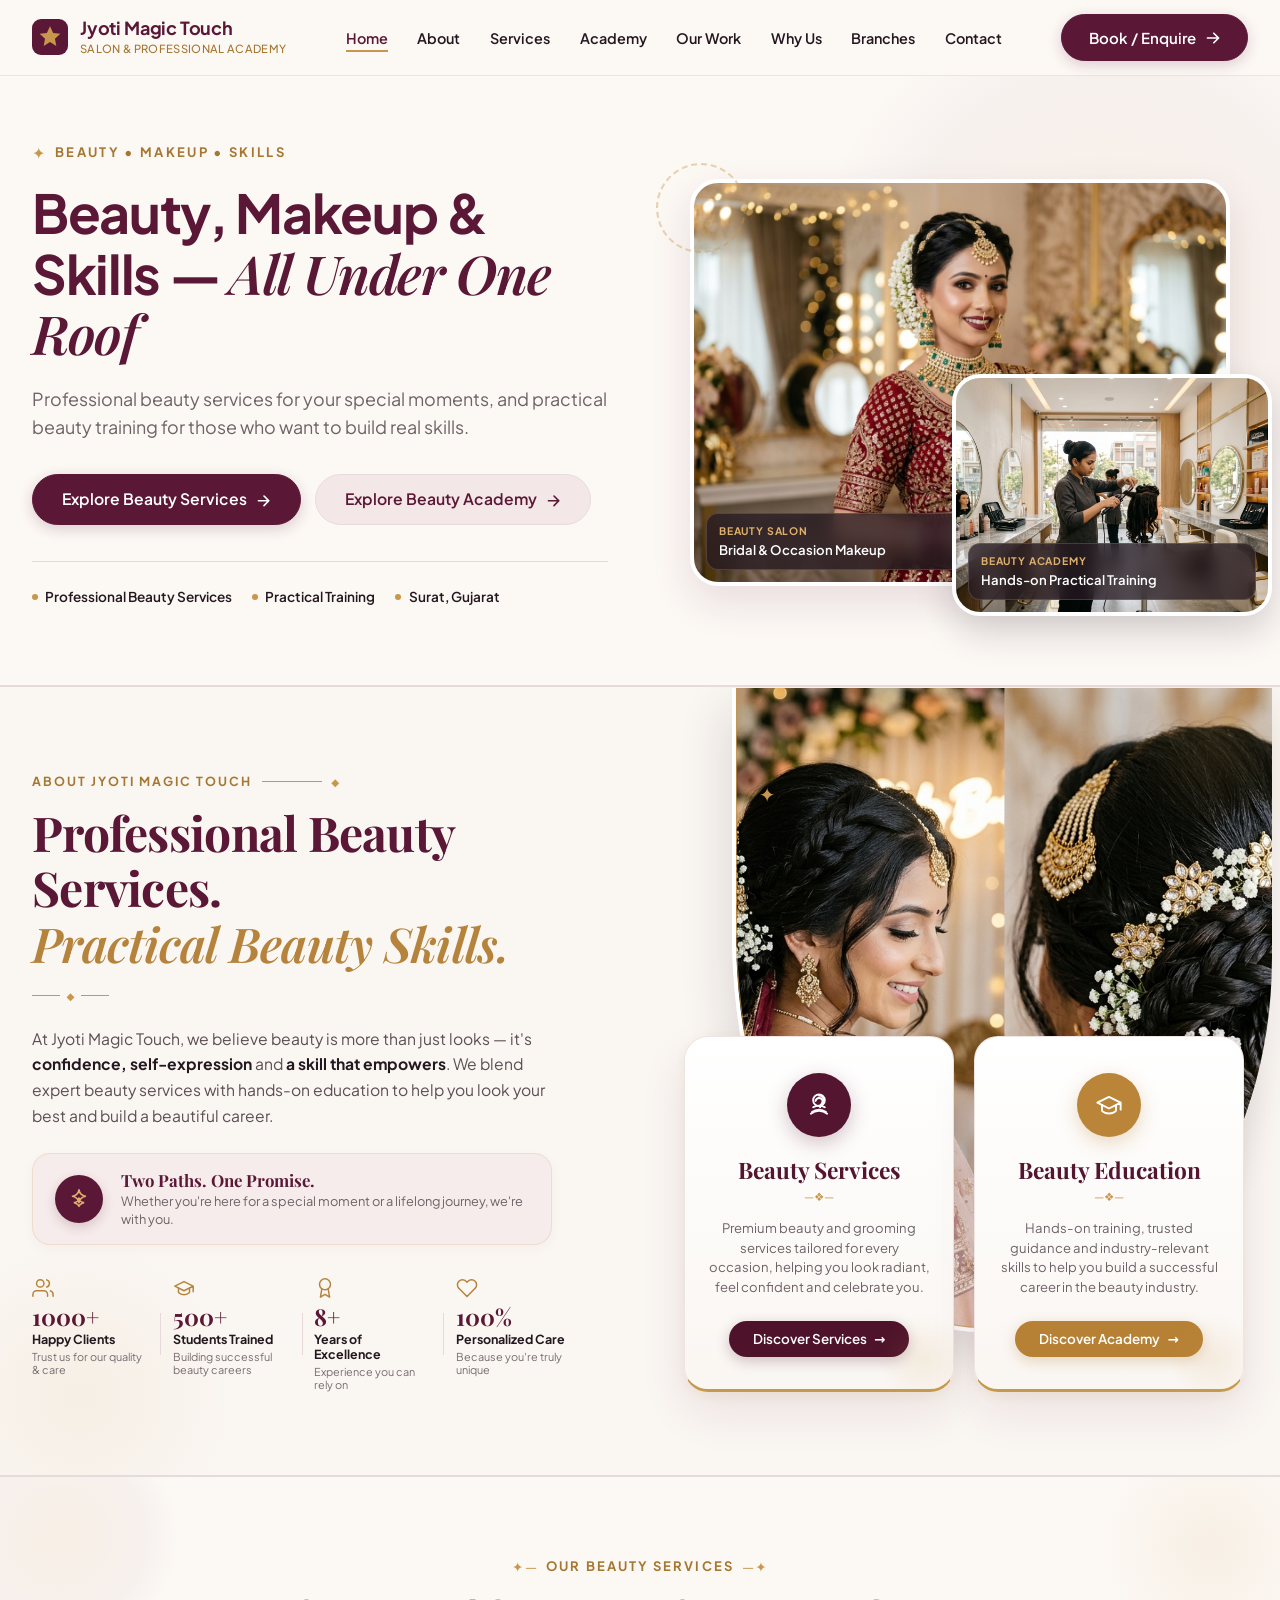
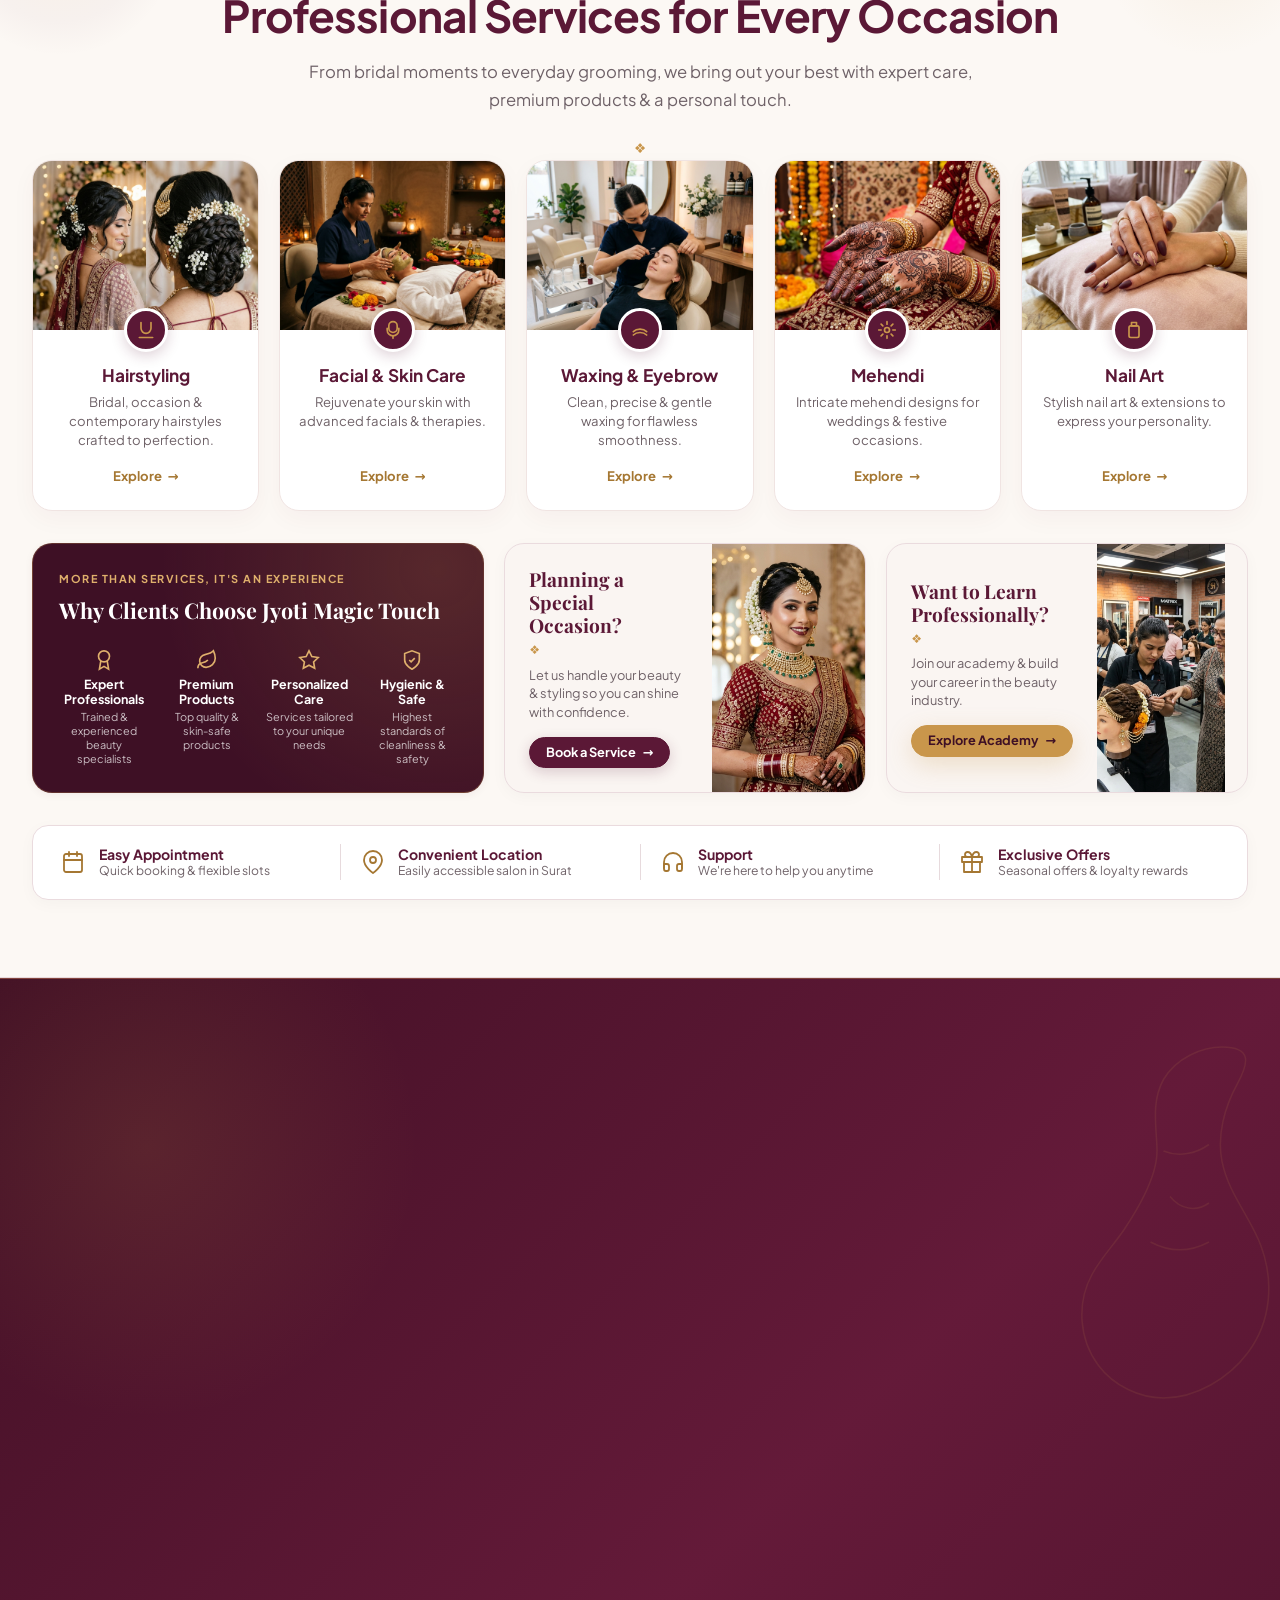
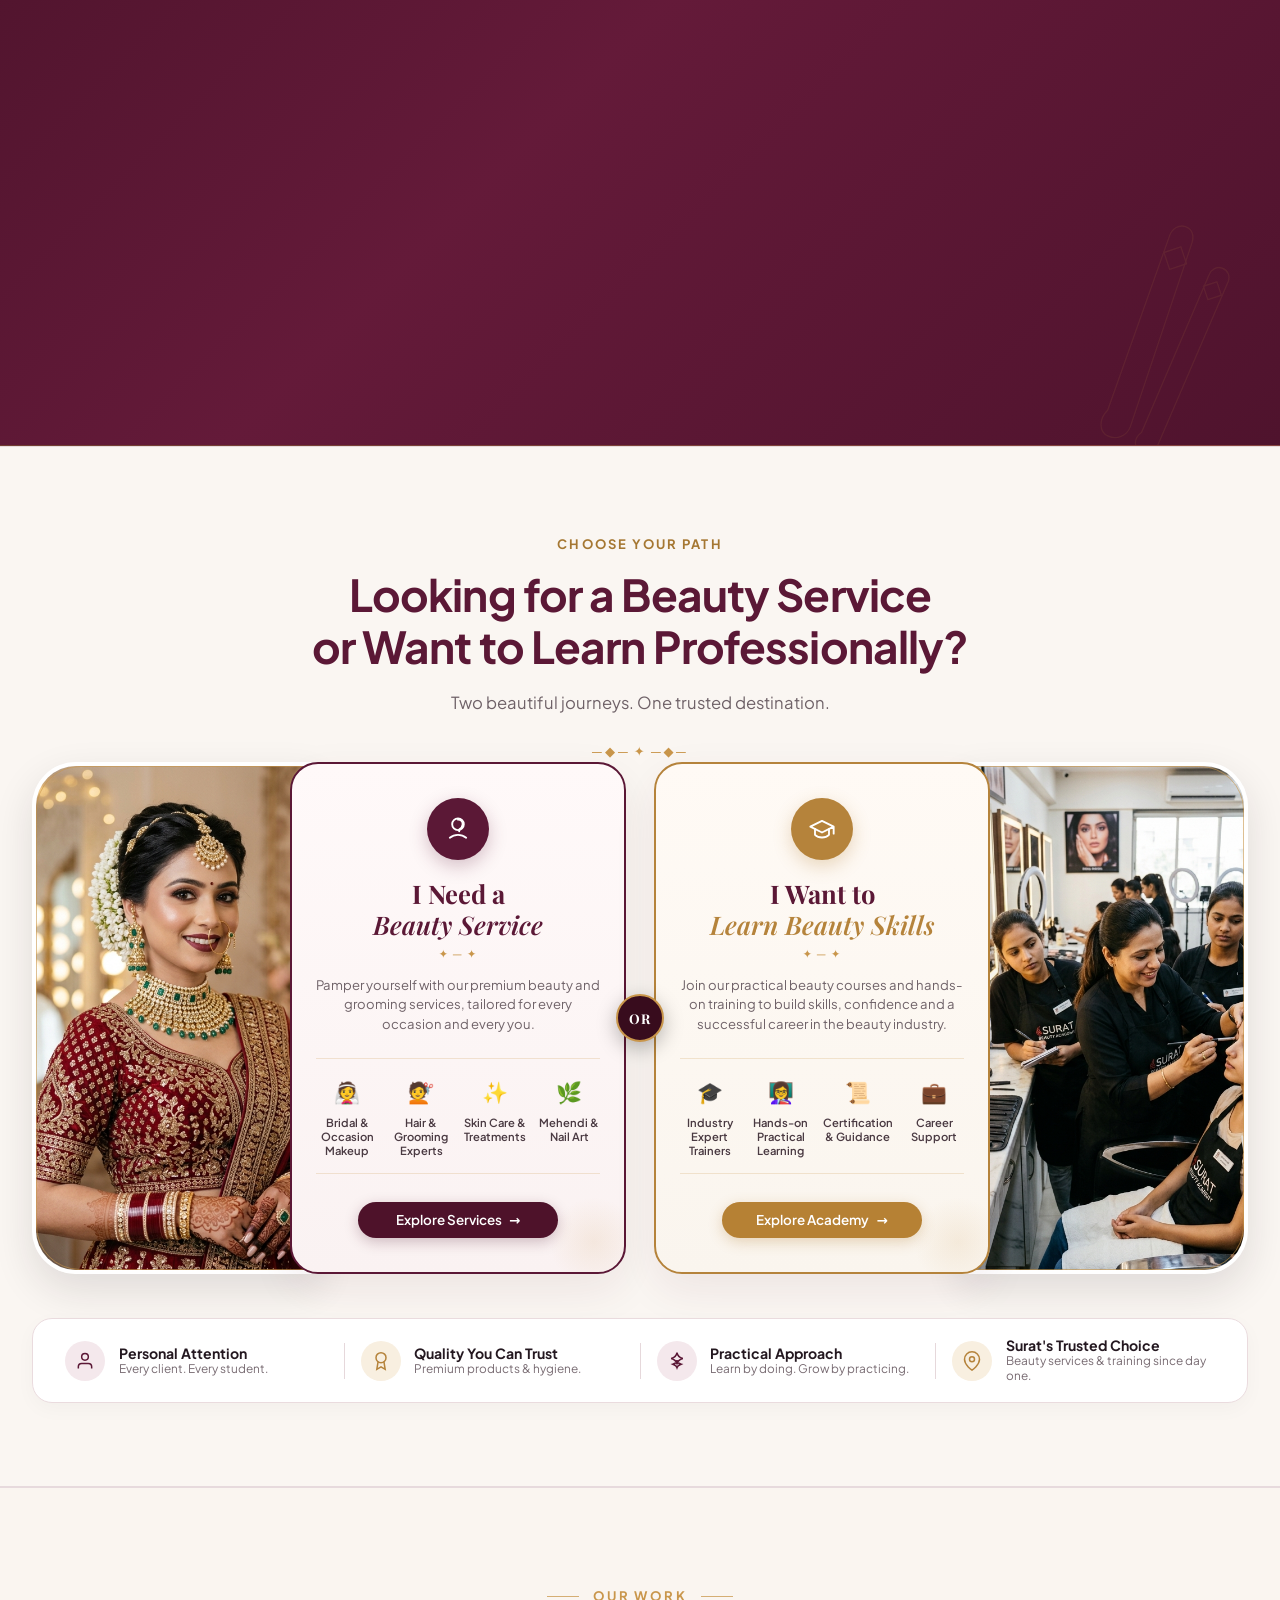
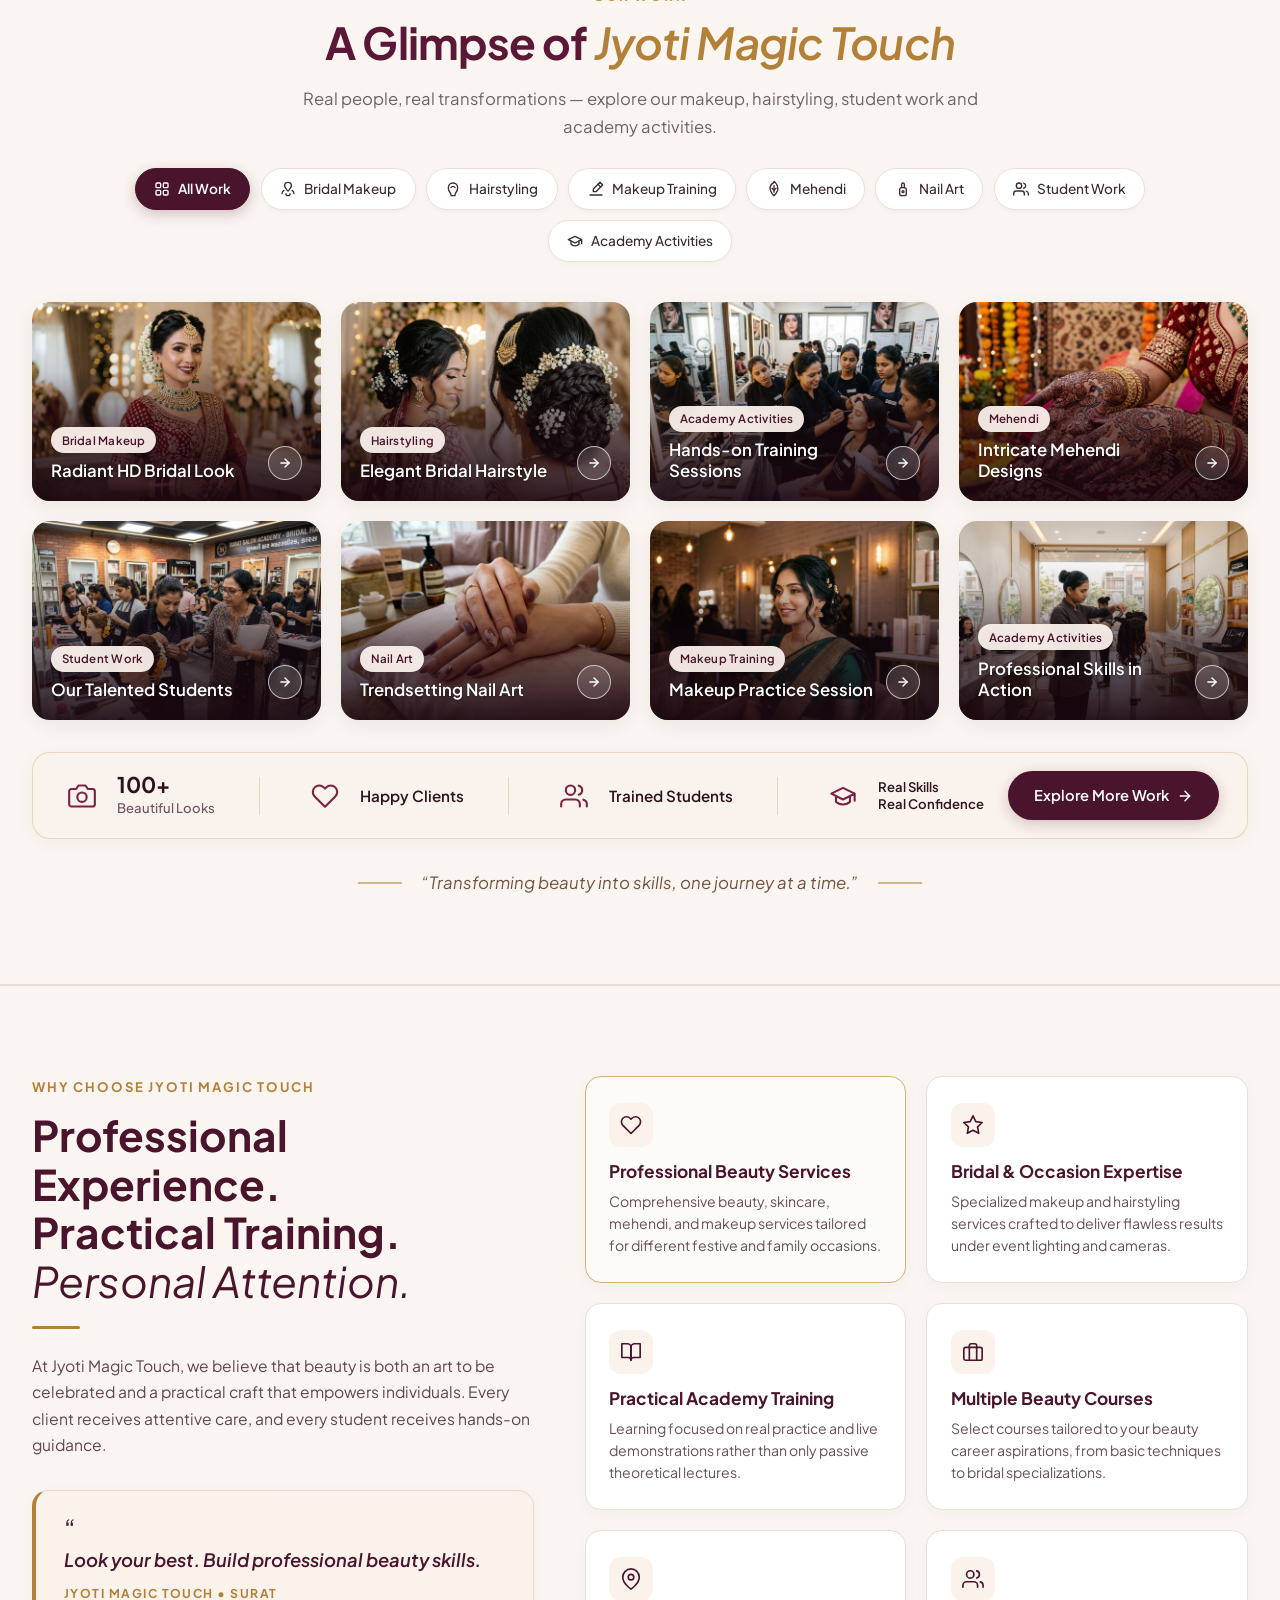
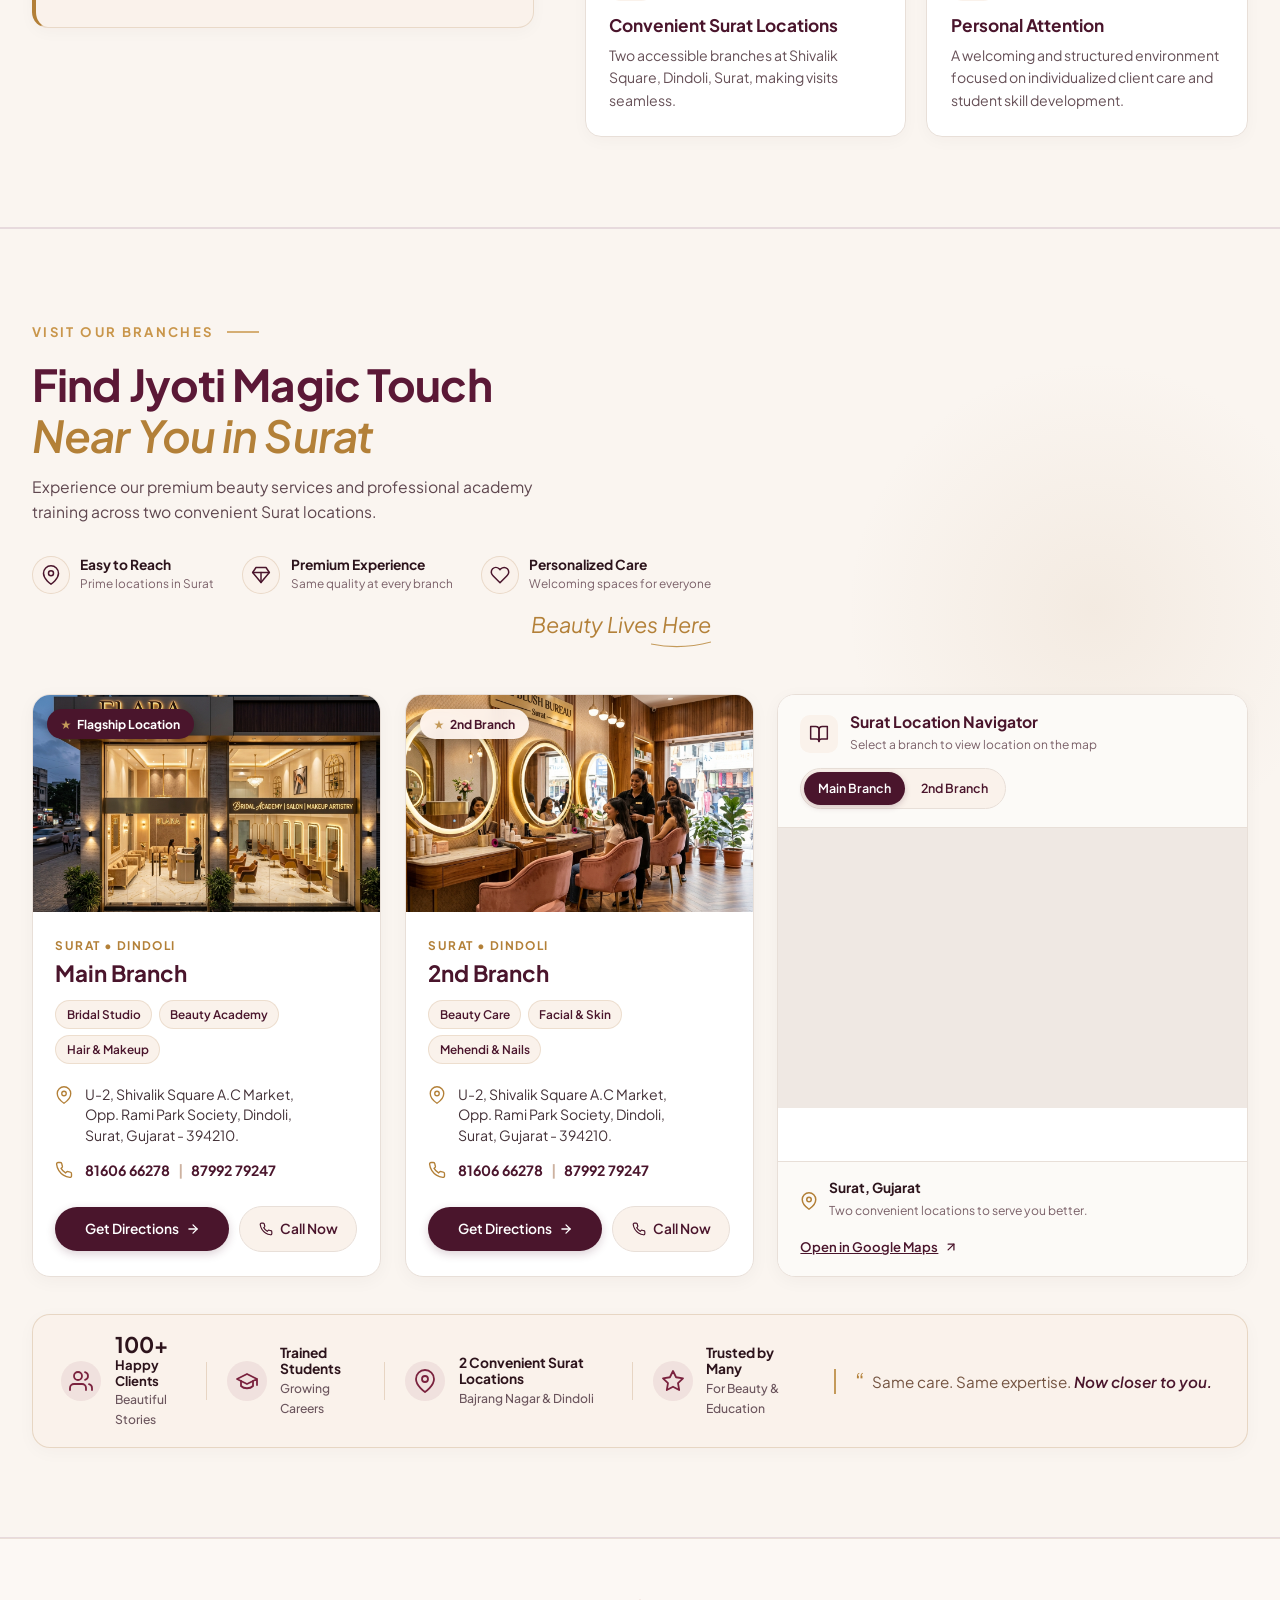
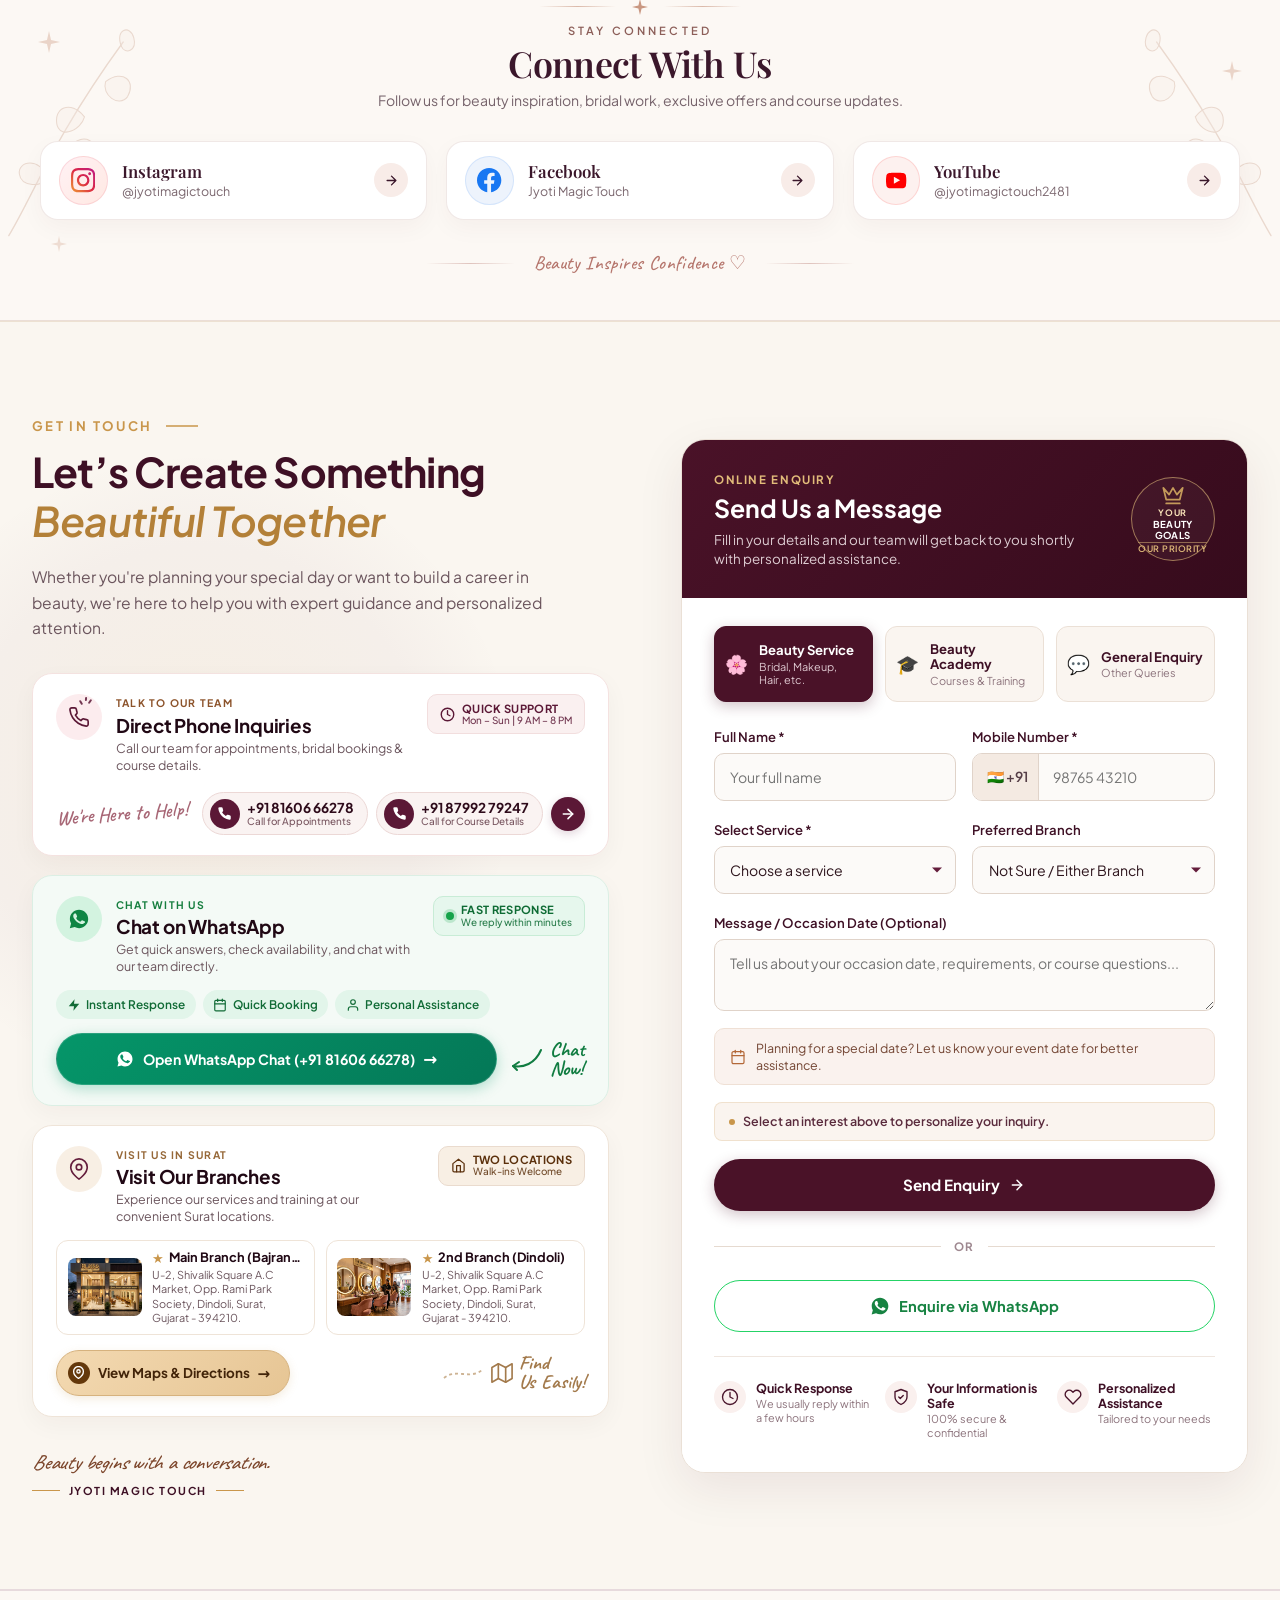
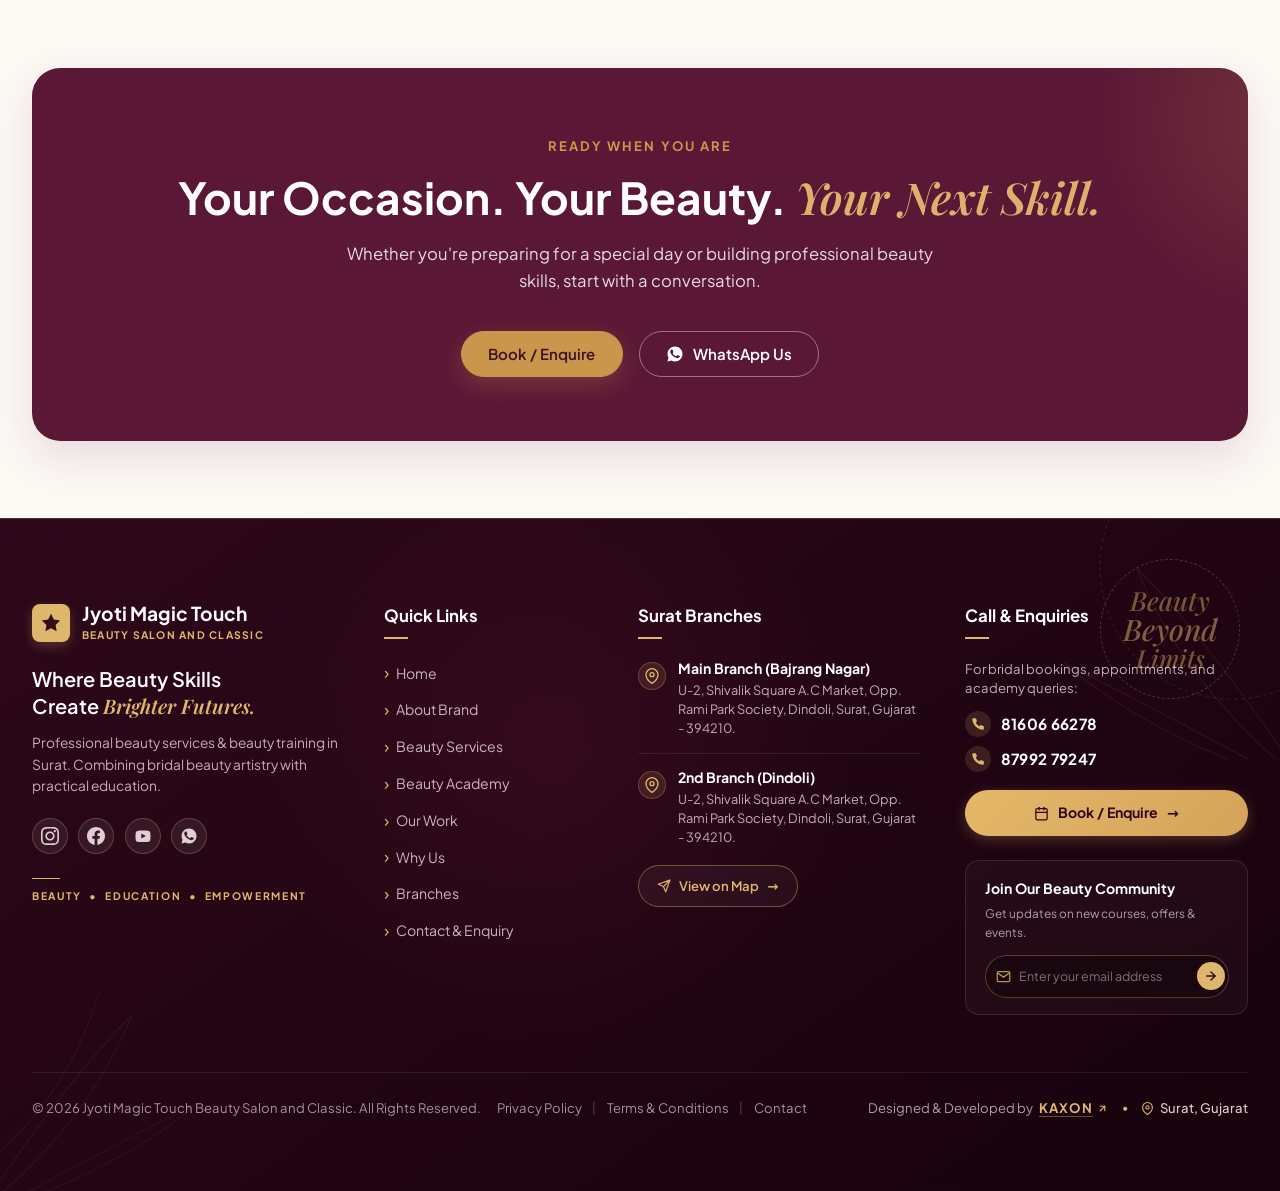
==== commit 9f400709: "Update name to JYOTI MAGIC TOUCH BEAUTY SALON AND CLASSIC; set unified Dindoli address (U-2 Shivalik" ====
--- a/index.html
+++ b/index.html
@@ -3,7 +3,7 @@
 <head>
   <meta charset="UTF-8">
   <meta name="viewport" content="width=device-width, initial-scale=1.0">
-  <title>Jyoti Magic Touch | Beauty Salon &amp; Professional Beauty Academy in Surat</title>
+  <title>JYOTI MAGIC TOUCH BEAUTY SALON AND CLASSIC | Beauty Salon &amp; Academy in Surat</title>
   <meta name="description" content="Jyoti Magic Touch offers professional beauty services and practical beauty training in Surat, including bridal makeup, hairstyling, mehendi, nail art and professional beauty courses.">
   <meta name="keywords" content="Jyoti Magic Touch Surat, Beauty Salon Surat, Bridal Makeup Surat, Makeup Academy Surat, Beauty Academy Surat, Hairstyling Surat, Beauty Training Surat, Mehendi Surat, Nail Art Surat">
   <meta name="author" content="Jyoti Magic Touch">
@@ -44,16 +44,18 @@
         "address": [
           {
             "@type": "PostalAddress",
-            "streetAddress": "Shop No. 6, Bajrang Nagar Society, Opp. Millennium Park, Gate No. 5",
+            "streetAddress": "U-2, Shivalik Square A.C Market, Opp. Rami Park Society, Dindoli, Surat - 394210",
             "addressLocality": "Surat",
             "addressRegion": "Gujarat",
+            "postalCode": "394210",
             "addressCountry": "IN"
           },
           {
             "@type": "PostalAddress",
-            "streetAddress": "Shivalik A/C Market, Near Rami Park, Dindoli",
+            "streetAddress": "U-2, Shivalik Square A.C Market, Opp. Rami Park Society, Dindoli, Surat - 394210",
             "addressLocality": "Surat",
             "addressRegion": "Gujarat",
+            "postalCode": "394210",
             "addressCountry": "IN"
           }
         ]
@@ -71,9 +73,10 @@
         ],
         "address": {
           "@type": "PostalAddress",
-          "streetAddress": "Shop No. 6, Bajrang Nagar Society, Opp. Millennium Park, Gate No. 5",
+          "streetAddress": "U-2, Shivalik Square A.C Market, Opp. Rami Park Society, Dindoli, Surat - 394210",
           "addressLocality": "Surat",
           "addressRegion": "Gujarat",
+          "postalCode": "394210",
           "addressCountry": "IN"
         }
       }
@@ -1633,7 +1636,7 @@
               </div>
               <div class="why-item-content">
                 <h3 class="why-item-title">Convenient Surat Locations</h3>
-                <p class="why-item-desc">Two accessible branches located at Bajrang Nagar Society and Dindoli, making visits seamless.</p>
+                <p class="why-item-desc">Two accessible branches at Shivalik Square, Dindoli, Surat, making visits seamless.</p>
               </div>
             </div>
 
@@ -1738,7 +1741,7 @@
             </div>
 
             <div class="branch-card-body">
-              <div class="branch-card-eyebrow">SURAT • BAJRANG NAGAR</div>
+              <div class="branch-card-eyebrow">SURAT • DINDOLI</div>
               <h3 class="branch-card-title">Main Branch</h3>
 
               <div class="branch-card-tags">
@@ -1756,9 +1759,9 @@
                     </svg>
                   </div>
                   <address class="branch-detail-text">
-                    Shop No. 6, Bajrang Nagar Society,<br>
-                    Opp. Millennium Park, Gate No. 5,<br>
-                    Surat, Gujarat.
+                    U-2, Shivalik Square A.C Market,<br>
+                    Opp. Rami Park Society, Dindoli,<br>
+                    Surat, Gujarat - 394210.
                   </address>
                 </div>
 
@@ -1777,7 +1780,7 @@
               </div>
 
               <div class="branch-card-btn-group">
-                <a href="https://www.google.com/maps/search/?api=1&query=Shop+No+6+Bajrang+Nagar+Society+Opp+Millennium+Park+Gate+No+5+Surat+Gujarat" target="_blank" rel="noopener" class="branch-btn-primary">
+                <a href="https://www.google.com/maps/search/?api=1&query=U-2+Shivalik+Square+AC+Market+Opp+Rami+Park+Society+Dindoli+Surat+Gujarat+394210" target="_blank" rel="noopener" class="branch-btn-primary">
                   <span>Get Directions</span>
                   <svg width="14" height="14" viewBox="0 0 24 24" fill="none" stroke="currentColor" stroke-width="2.2" stroke-linecap="round" stroke-linejoin="round" aria-hidden="true">
                     <line x1="5" y1="12" x2="19" y2="12"></line>
@@ -1823,9 +1826,9 @@
                     </svg>
                   </div>
                   <address class="branch-detail-text">
-                    Shivalik A/C Market,<br>
-                    Near Rami Park, Dindoli,<br>
-                    Surat, Gujarat.
+                    U-2, Shivalik Square A.C Market,<br>
+                    Opp. Rami Park Society, Dindoli,<br>
+                    Surat, Gujarat - 394210.
                   </address>
                 </div>
 
@@ -1844,7 +1847,7 @@
               </div>
 
               <div class="branch-card-btn-group">
-                <a href="https://www.google.com/maps/search/?api=1&query=Shivalik+AC+Market+Near+Rami+Park+Dindoli+Surat+Gujarat" target="_blank" rel="noopener" class="branch-btn-primary">
+                <a href="https://www.google.com/maps/search/?api=1&query=U-2+Shivalik+Square+AC+Market+Opp+Rami+Park+Society+Dindoli+Surat+Gujarat+394210" target="_blank" rel="noopener" class="branch-btn-primary">
                   <span>Get Directions</span>
                   <svg width="14" height="14" viewBox="0 0 24 24" fill="none" stroke="currentColor" stroke-width="2.2" stroke-linecap="round" stroke-linejoin="round" aria-hidden="true">
                     <line x1="5" y1="12" x2="19" y2="12"></line>
@@ -1879,10 +1882,10 @@
 
               <!-- Map Switcher Tabs -->
               <div class="navigator-tablist" role="tablist" aria-label="Branch Location Tabs">
-                <button type="button" class="map-tab-btn active" id="map-tab-main" role="tab" aria-selected="true" data-map-src="https://maps.google.com/maps?q=Shop+No+6+Bajrang+Nagar+Society+Opp+Millennium+Park+Gate+No+5+Surat+Gujarat&t=&z=15&ie=UTF8&iwloc=&output=embed" data-direct-url="https://www.google.com/maps/search/?api=1&query=Shop+No+6+Bajrang+Nagar+Society+Opp+Millennium+Park+Gate+No+5+Surat+Gujarat">
+                <button type="button" class="map-tab-btn active" id="map-tab-main" role="tab" aria-selected="true" data-map-src="https://maps.google.com/maps?q=U-2+Shivalik+Square+AC+Market+Opp+Rami+Park+Society+Dindoli+Surat+Gujarat+394210&t=&z=15&ie=UTF8&iwloc=&output=embed" data-direct-url="https://www.google.com/maps/search/?api=1&query=U-2+Shivalik+Square+AC+Market+Opp+Rami+Park+Society+Dindoli+Surat+Gujarat+394210">
                   <span>Main Branch</span>
                 </button>
-                <button type="button" class="map-tab-btn" id="map-tab-dindoli" role="tab" aria-selected="false" data-map-src="https://maps.google.com/maps?q=Shivalik+AC+Market+Near+Rami+Park+Dindoli+Surat+Gujarat&t=&z=15&ie=UTF8&iwloc=&output=embed" data-direct-url="https://www.google.com/maps/search/?api=1&query=Shivalik+AC+Market+Near+Rami+Park+Dindoli+Surat+Gujarat">
+                <button type="button" class="map-tab-btn" id="map-tab-dindoli" role="tab" aria-selected="false" data-map-src="https://maps.google.com/maps?q=U-2+Shivalik+Square+AC+Market+Opp+Rami+Park+Society+Dindoli+Surat+Gujarat+394210&t=&z=15&ie=UTF8&iwloc=&output=embed" data-direct-url="https://www.google.com/maps/search/?api=1&query=U-2+Shivalik+Square+AC+Market+Opp+Rami+Park+Society+Dindoli+Surat+Gujarat+394210">
                   <span>2nd Branch</span>
                 </button>
               </div>
@@ -1893,7 +1896,7 @@
               <iframe 
                 id="branch-map-frame"
                 title="Jyoti Magic Touch Surat Location Map"
-                src="https://maps.google.com/maps?q=Shop+No+6+Bajrang+Nagar+Society+Opp+Millennium+Park+Gate+No+5+Surat+Gujarat&t=&z=15&ie=UTF8&iwloc=&output=embed" 
+                src="https://maps.google.com/maps?q=U-2+Shivalik+Square+AC+Market+Opp+Rami+Park+Society+Dindoli+Surat+Gujarat+394210&t=&z=15&ie=UTF8&iwloc=&output=embed" 
                 width="100%" 
                 height="280" 
                 style="border:0;" 
@@ -1917,7 +1920,7 @@
                 </div>
               </div>
 
-              <a href="https://www.google.com/maps/search/?api=1&query=Shop+No+6+Bajrang+Nagar+Society+Opp+Millennium+Park+Gate+No+5+Surat+Gujarat" id="map-external-link" target="_blank" rel="noopener" class="navigator-external-link">
+              <a href="https://www.google.com/maps/search/?api=1&query=U-2+Shivalik+Square+AC+Market+Opp+Rami+Park+Society+Dindoli+Surat+Gujarat+394210" id="map-external-link" target="_blank" rel="noopener" class="navigator-external-link">
                 <span>Open in Google Maps</span>
                 <svg width="14" height="14" viewBox="0 0 24 24" fill="none" stroke="currentColor" stroke-width="2.2" stroke-linecap="round" stroke-linejoin="round" aria-hidden="true">
                   <line x1="7" y1="17" x2="17" y2="7"></line>
@@ -2332,7 +2335,7 @@
                         <span class="branch-star-icon" aria-hidden="true">★</span>
                         <span class="branch-title-bold">Main Branch (Bajrang Nagar)</span>
                       </h4>
-                      <p class="branch-mini-addr">Shop No. 6, Bajrang Nagar Society, Opp. Millennium Park, Gate No. 5, Surat.</p>
+                      <p class="branch-mini-addr">U-2, Shivalik Square A.C Market, Opp. Rami Park Society, Dindoli, Surat, Gujarat - 394210.</p>
                     </div>
                   </div>
 
@@ -2345,7 +2348,7 @@
                         <span class="branch-star-icon" aria-hidden="true">★</span>
                         <span class="branch-title-bold">2nd Branch (Dindoli)</span>
                       </h4>
-                      <p class="branch-mini-addr">Shivalik A/C Market, Near Rami Park, Dindoli, Surat.</p>
+                      <p class="branch-mini-addr">U-2, Shivalik Square A.C Market, Opp. Rami Park Society, Dindoli, Surat, Gujarat - 394210.</p>
                     </div>
                   </div>
                 </div>
@@ -2674,7 +2677,7 @@
             </span>
             <div class="brand-text-block">
               <span class="footer-brand-title">Jyoti Magic Touch</span>
-              <span class="footer-brand-sub">BEAUTY SALON &amp; ACADEMY</span>
+              <span class="footer-brand-sub">BEAUTY SALON AND CLASSIC</span>
             </div>
           </a>
 
@@ -2740,7 +2743,7 @@
             </div>
             <div class="branch-entry-details">
               <strong class="branch-entry-title">Main Branch (Bajrang Nagar)</strong>
-              <p class="branch-entry-address">Shop No. 6, Bajrang Nagar Society, Opp. Millennium Park, Gate No. 5, Surat, Gujarat.</p>
+              <p class="branch-entry-address">U-2, Shivalik Square A.C Market, Opp. Rami Park Society, Dindoli, Surat, Gujarat - 394210.</p>
             </div>
           </div>
 
@@ -2752,7 +2755,7 @@
             </div>
             <div class="branch-entry-details">
               <strong class="branch-entry-title">2nd Branch (Dindoli)</strong>
-              <p class="branch-entry-address">Shivalik A/C Market, Near Rami Park, Dindoli, Surat, Gujarat.</p>
+              <p class="branch-entry-address">U-2, Shivalik Square A.C Market, Opp. Rami Park Society, Dindoli, Surat, Gujarat - 394210.</p>
             </div>
           </div>
 
@@ -2819,7 +2822,7 @@
       <!-- Bottom Sub-Footer Bar -->
       <div class="footer-bottom-bar">
         <div class="footer-bottom-left">
-          <p class="footer-copyright">© 2026 Jyoti Magic Touch. All Rights Reserved.</p>
+          <p class="footer-copyright">© 2026 Jyoti Magic Touch Beauty Salon and Classic. All Rights Reserved.</p>
           <div class="footer-legal-links">
             <a href="#about">Privacy Policy</a>
             <span class="legal-sep">|</span>
@@ -2953,8 +2956,8 @@
               <div class="modal-select-wrapper">
                 <select id="modal-branch" name="preferred_branch" class="modal-select form-select form-select-modern">
                   <option value="Not Sure">Not Sure / Either Branch</option>
-                  <option value="Main Branch (Bajrang Nagar)">Main Branch — Bajrang Nagar, Opp. Millennium Park</option>
-                  <option value="2nd Branch (Dindoli)">2nd Branch — Shivalik A/C Market, Dindoli</option>
+                  <option value="Main Branch (Bajrang Nagar)">Main Branch — Shivalik Square, Dindoli</option>
+                  <option value="2nd Branch (Dindoli)">2nd Branch — Shivalik Square, Dindoli</option>
                 </select>
                 <span class="select-chevron" aria-hidden="true">
                   <svg width="14" height="14" viewBox="0 0 24 24" fill="none" stroke="currentColor" stroke-width="2.5" stroke-linecap="round" stroke-linejoin="round"><polyline points="6 9 12 15 18 9"></polyline></svg>
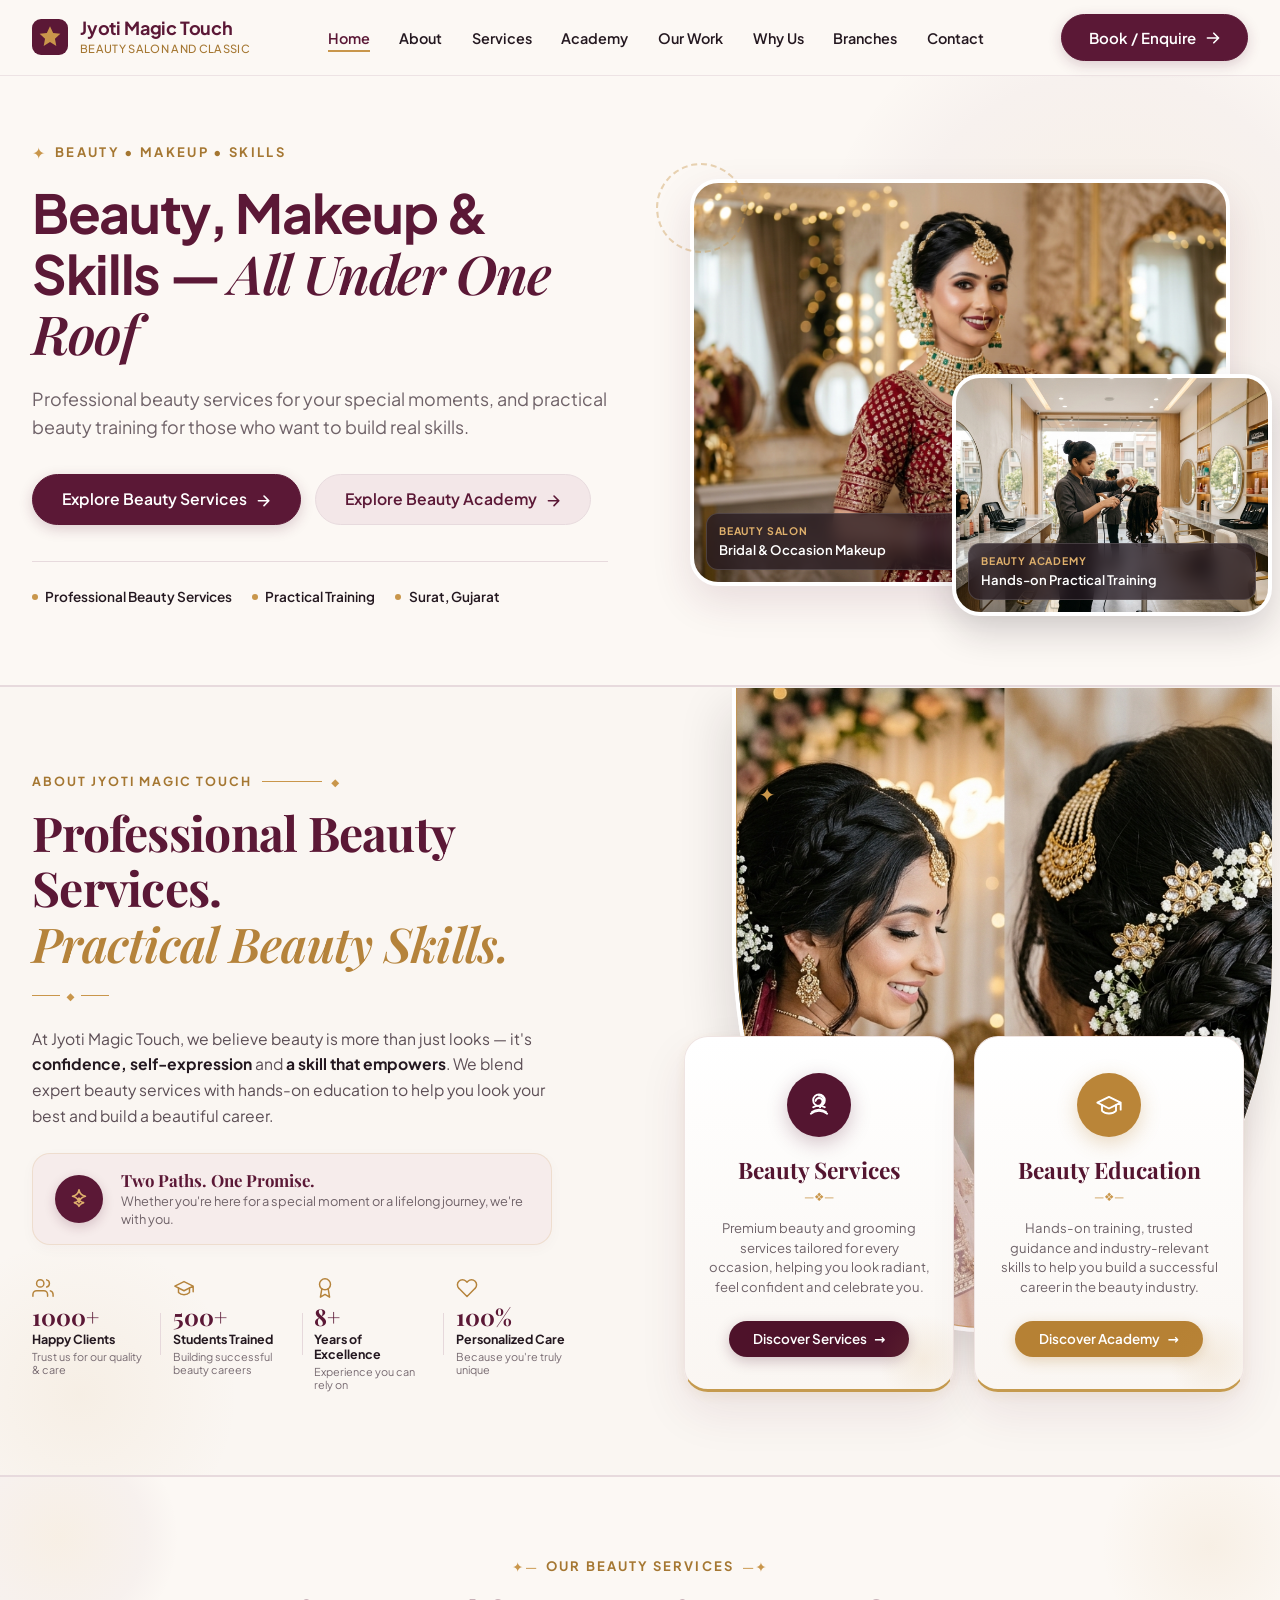
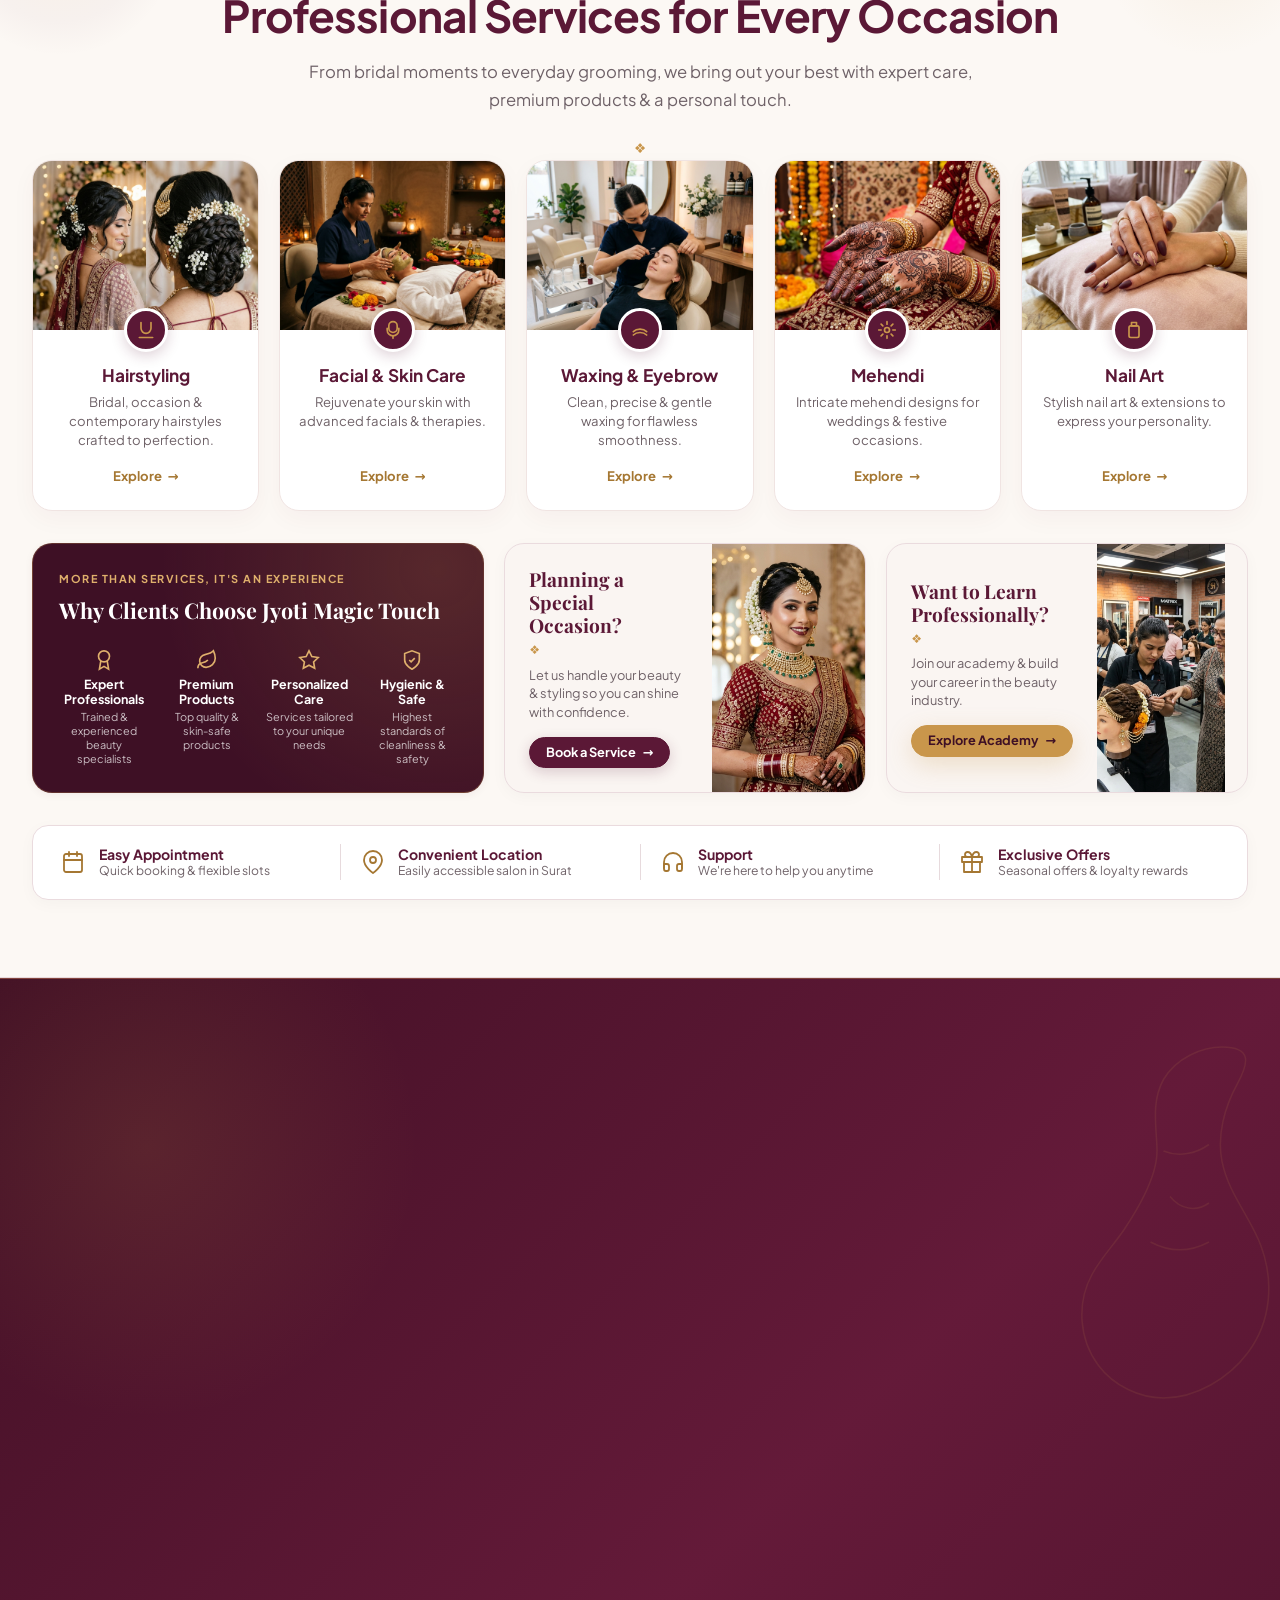
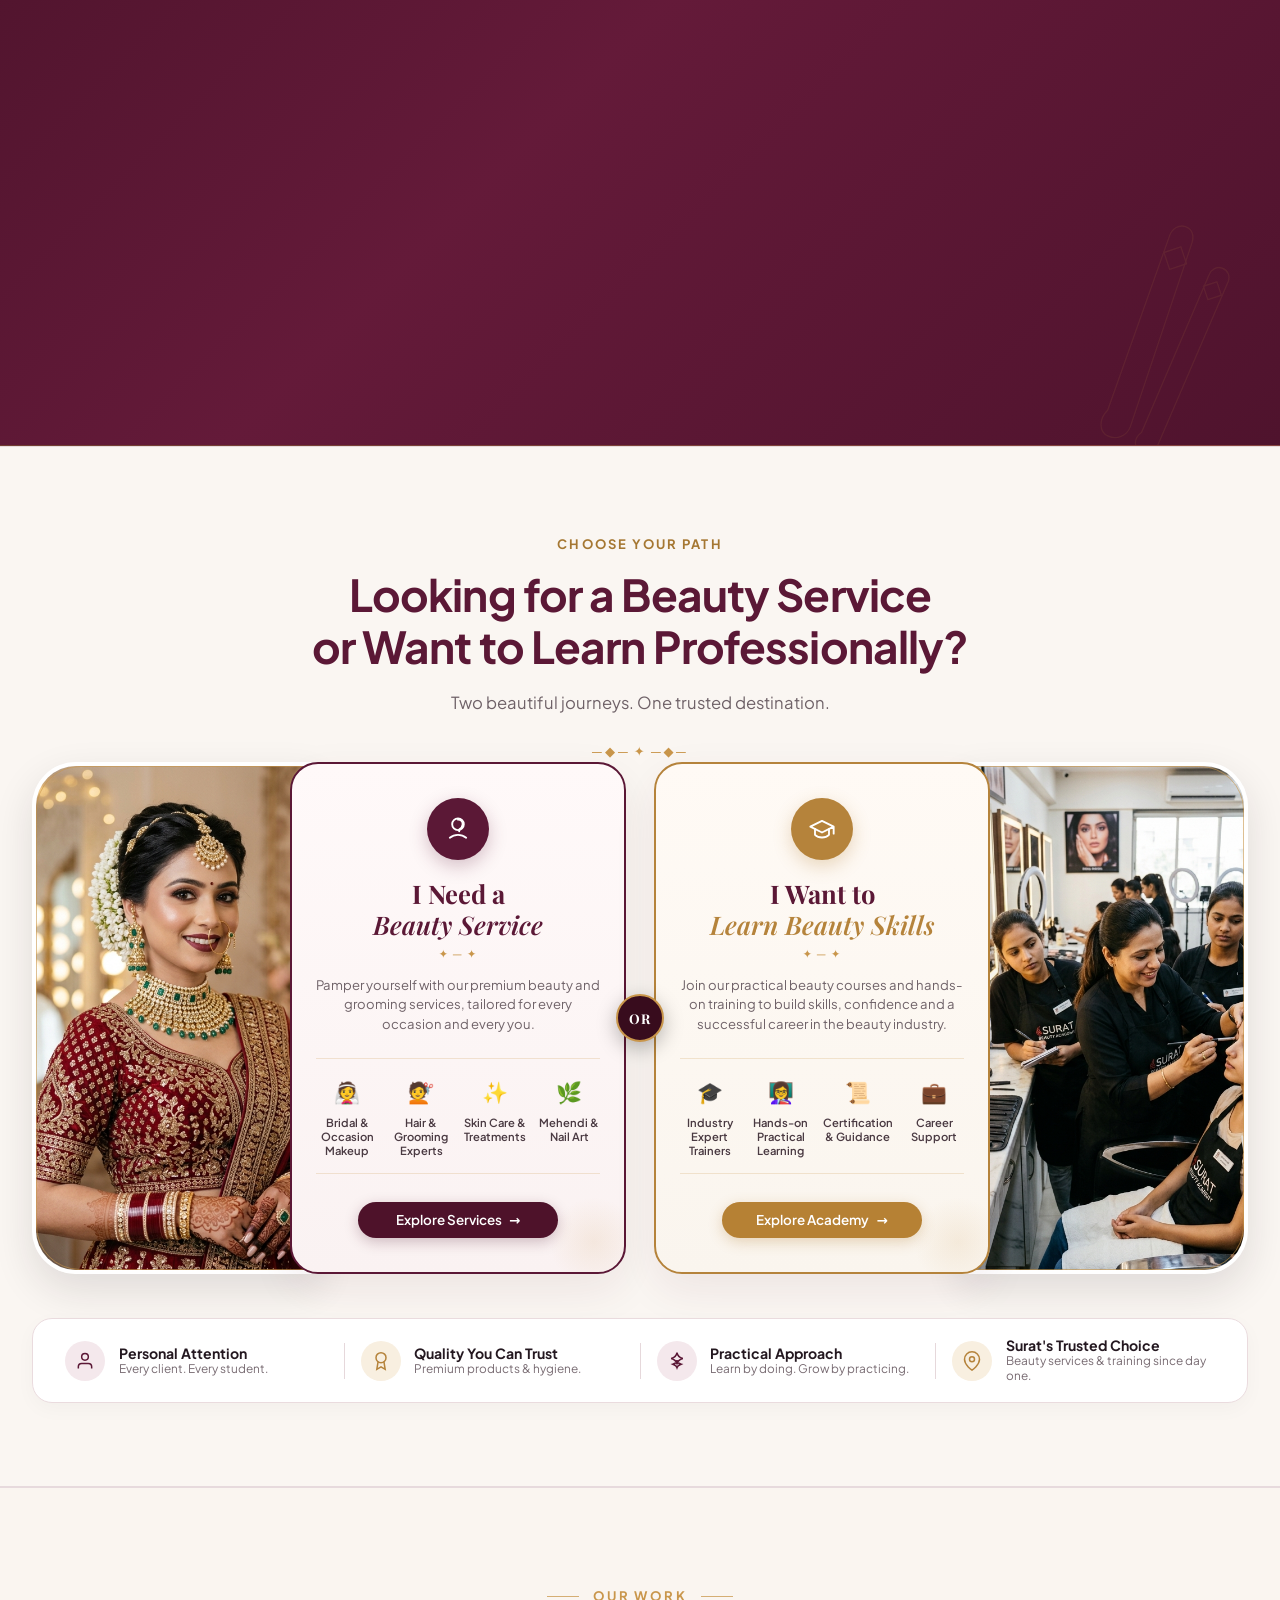
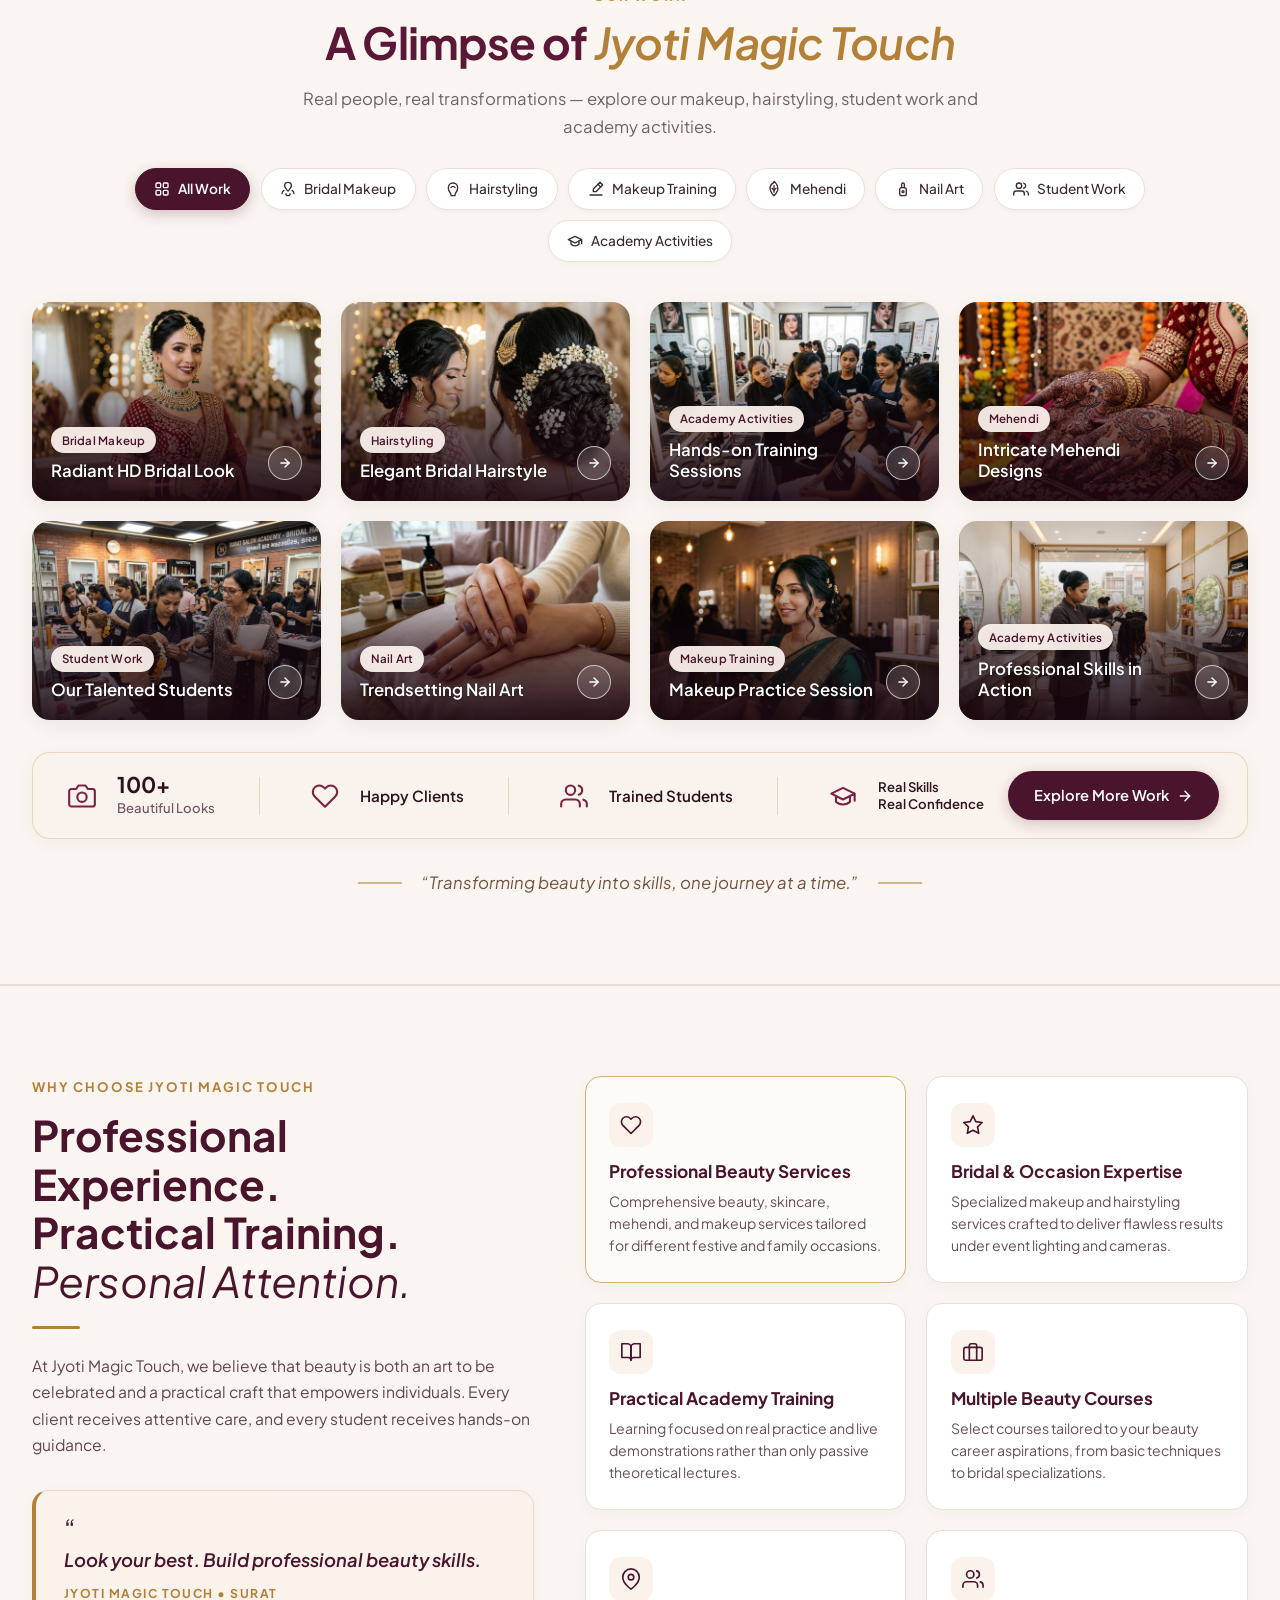
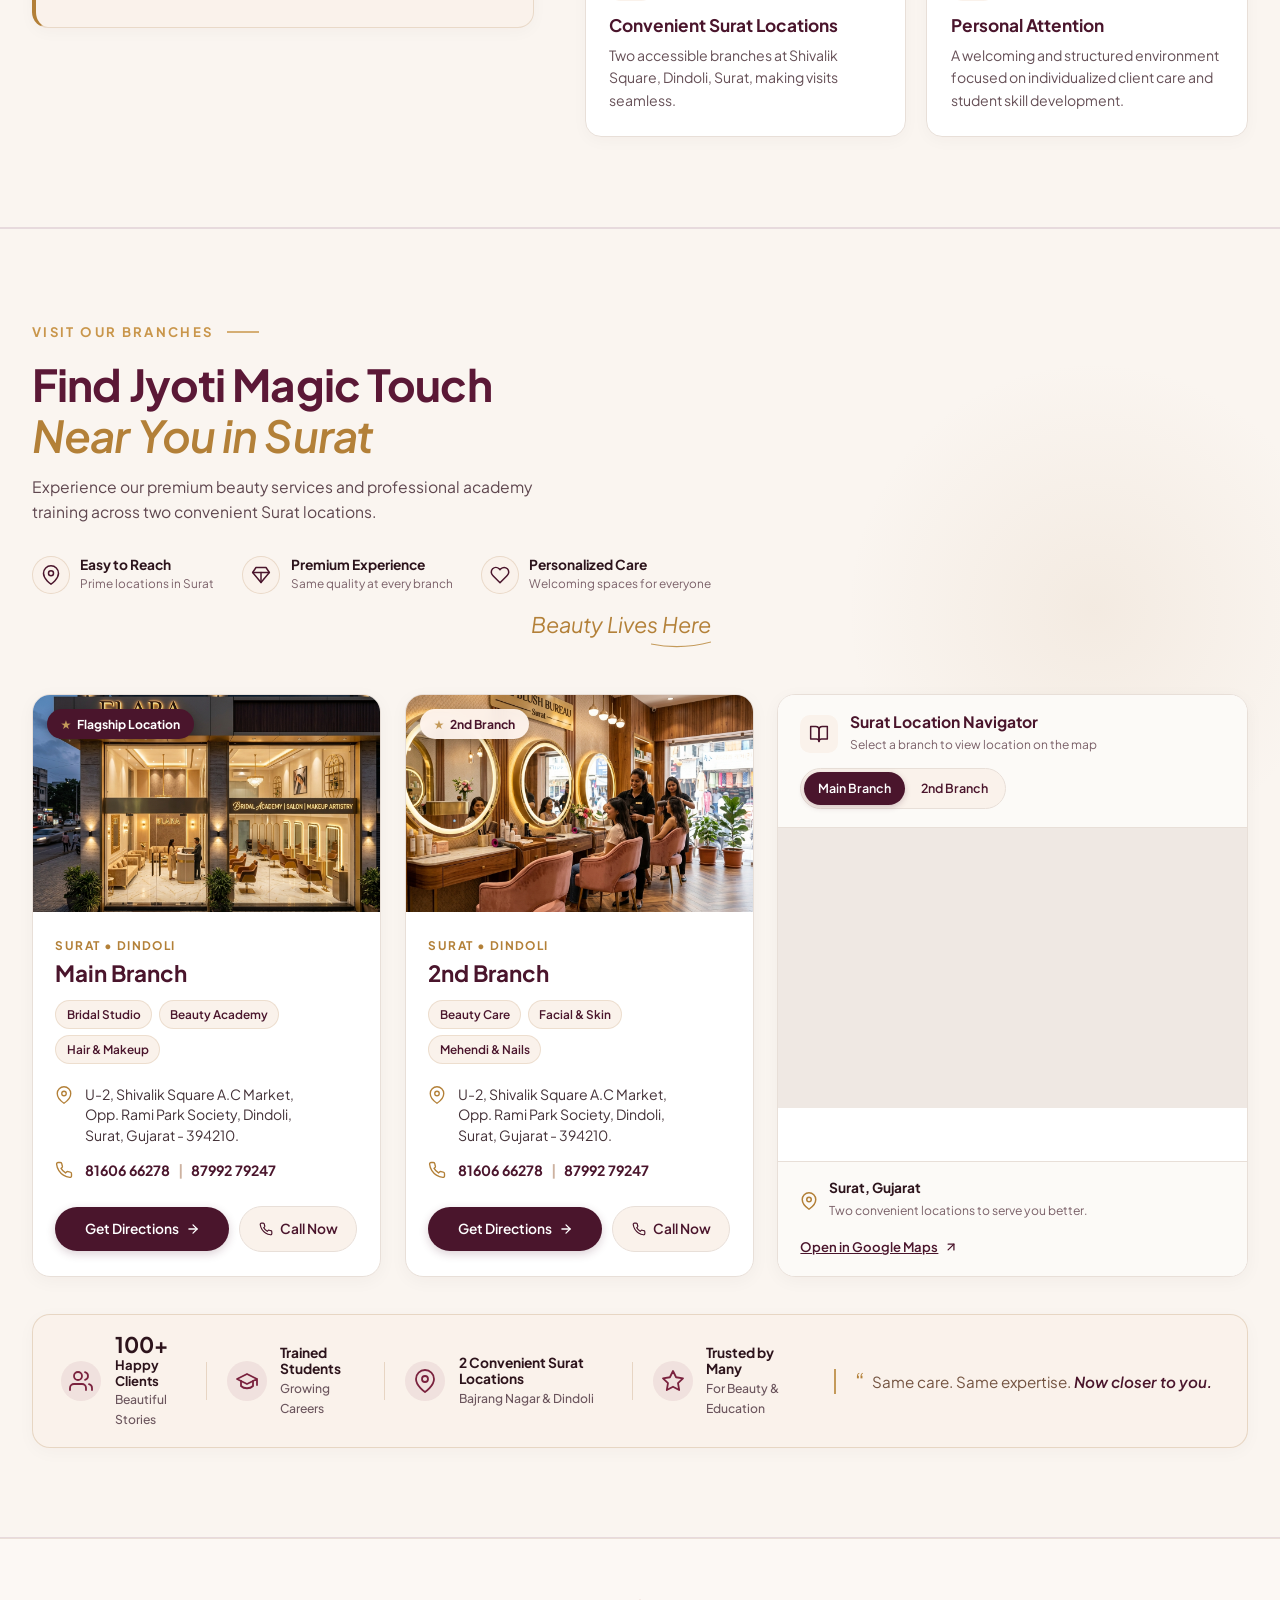
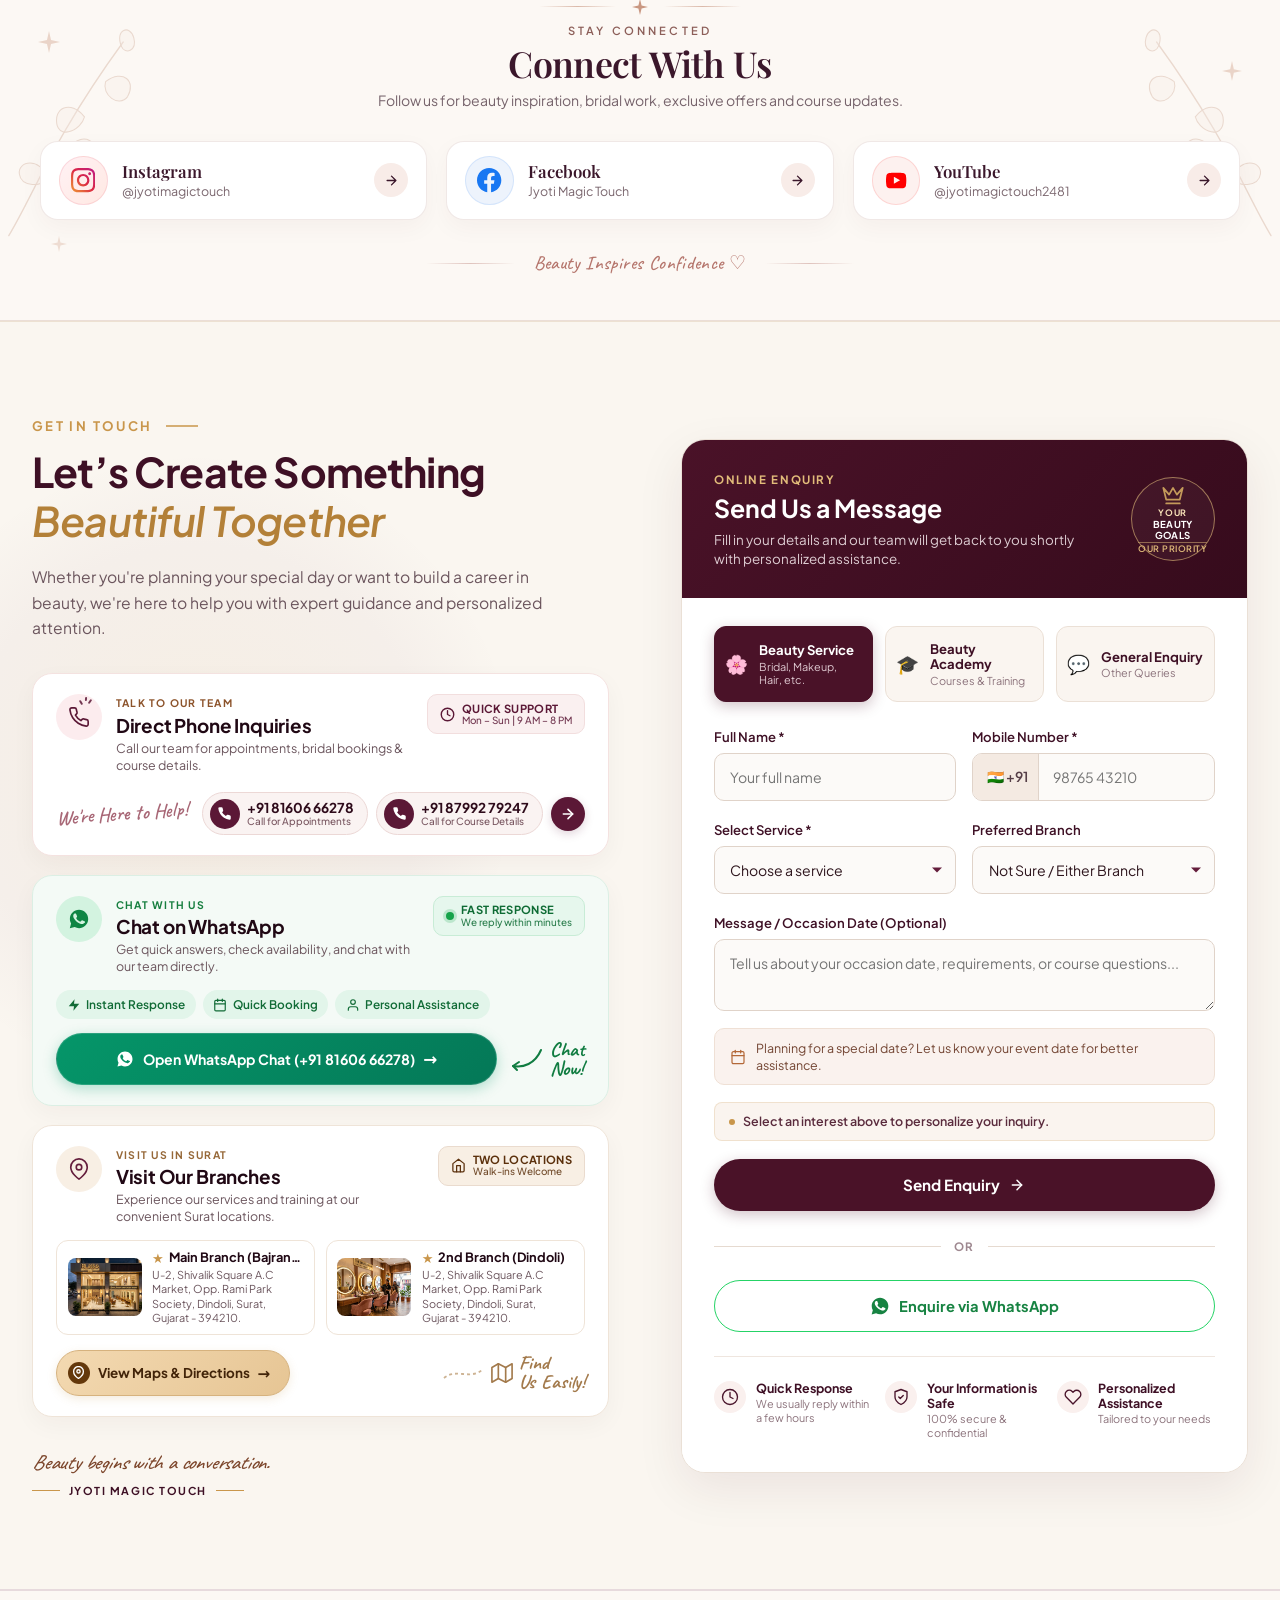
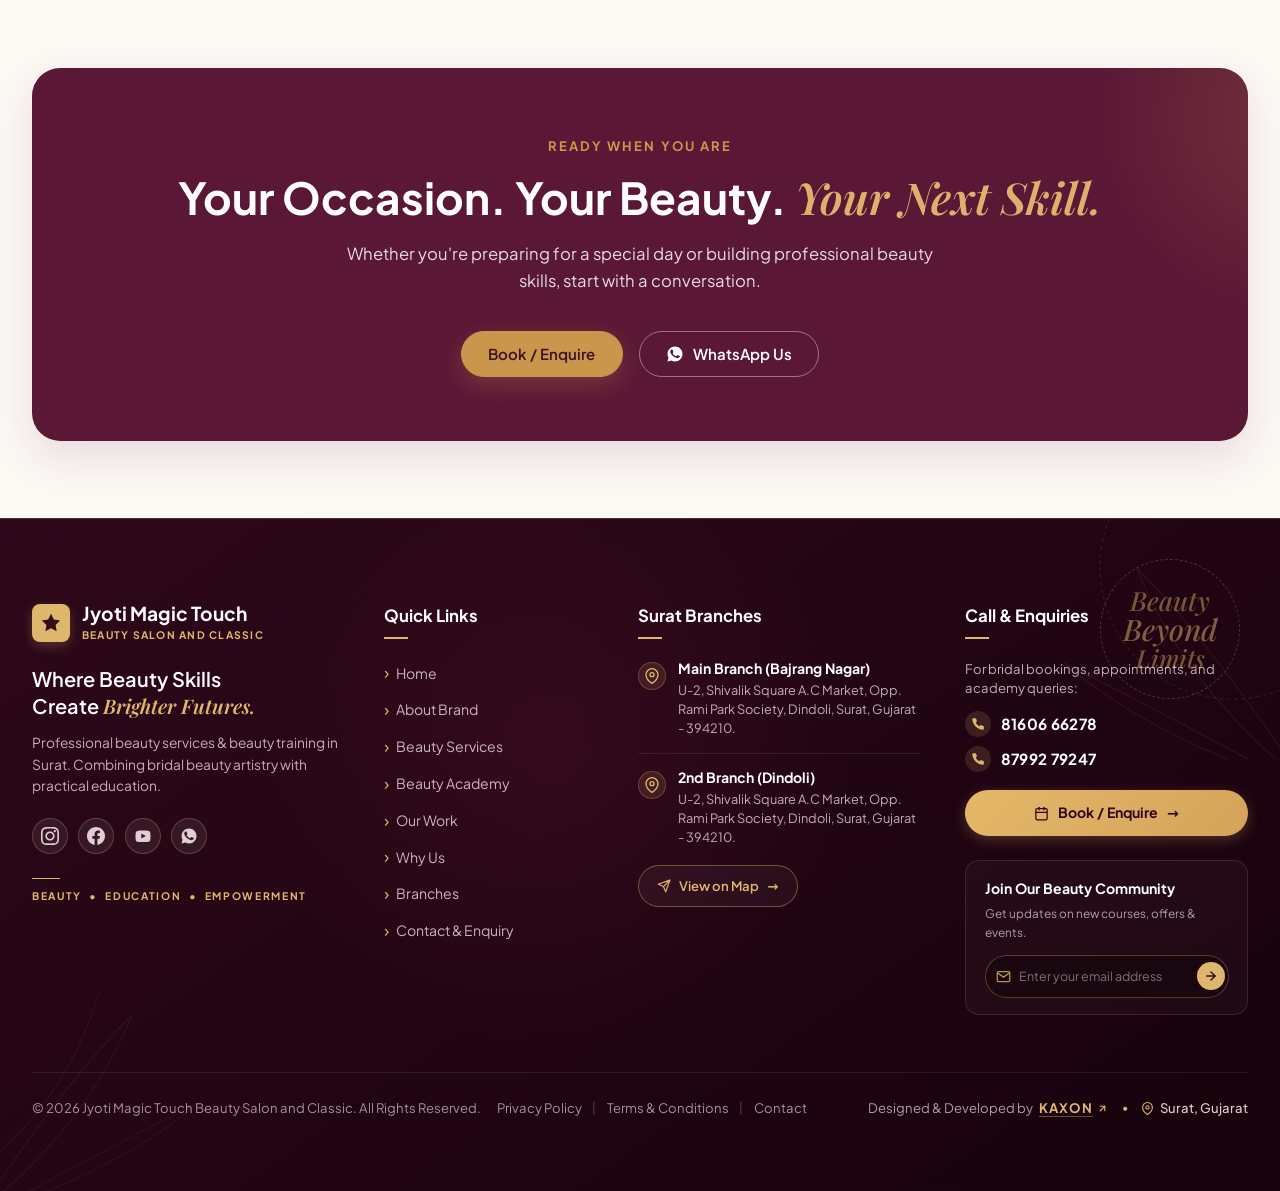
==== commit 1d79da4e: "Update navbar tagline to 'Beauty Salon and Classic' + og:title to match new brand name" ====
--- a/index.html
+++ b/index.html
@@ -10,7 +10,7 @@
   <meta name="robots" content="index, follow">
 
   <!-- Open Graph Meta Tags -->
-  <meta property="og:title" content="Jyoti Magic Touch | Beauty Salon &amp; Professional Beauty Academy in Surat">
+  <meta property="og:title" content="JYOTI MAGIC TOUCH BEAUTY SALON AND CLASSIC | Beauty Salon &amp; Academy in Surat">
   <meta property="og:description" content="Professional Beauty Services &amp; Practical Beauty Training in Surat. Bridal makeup, occasion styling, and career-focused beauty academy.">
   <meta property="og:type" content="website">
   <meta property="og:locale" content="en_IN">
@@ -97,7 +97,7 @@
         </span>
         <div class="logo-text">
           <span class="brand-name">Jyoti Magic Touch</span>
-          <span class="brand-tagline">Salon &amp; Professional Academy</span>
+          <span class="brand-tagline">Beauty Salon and Classic</span>
         </div>
       </a>
 
